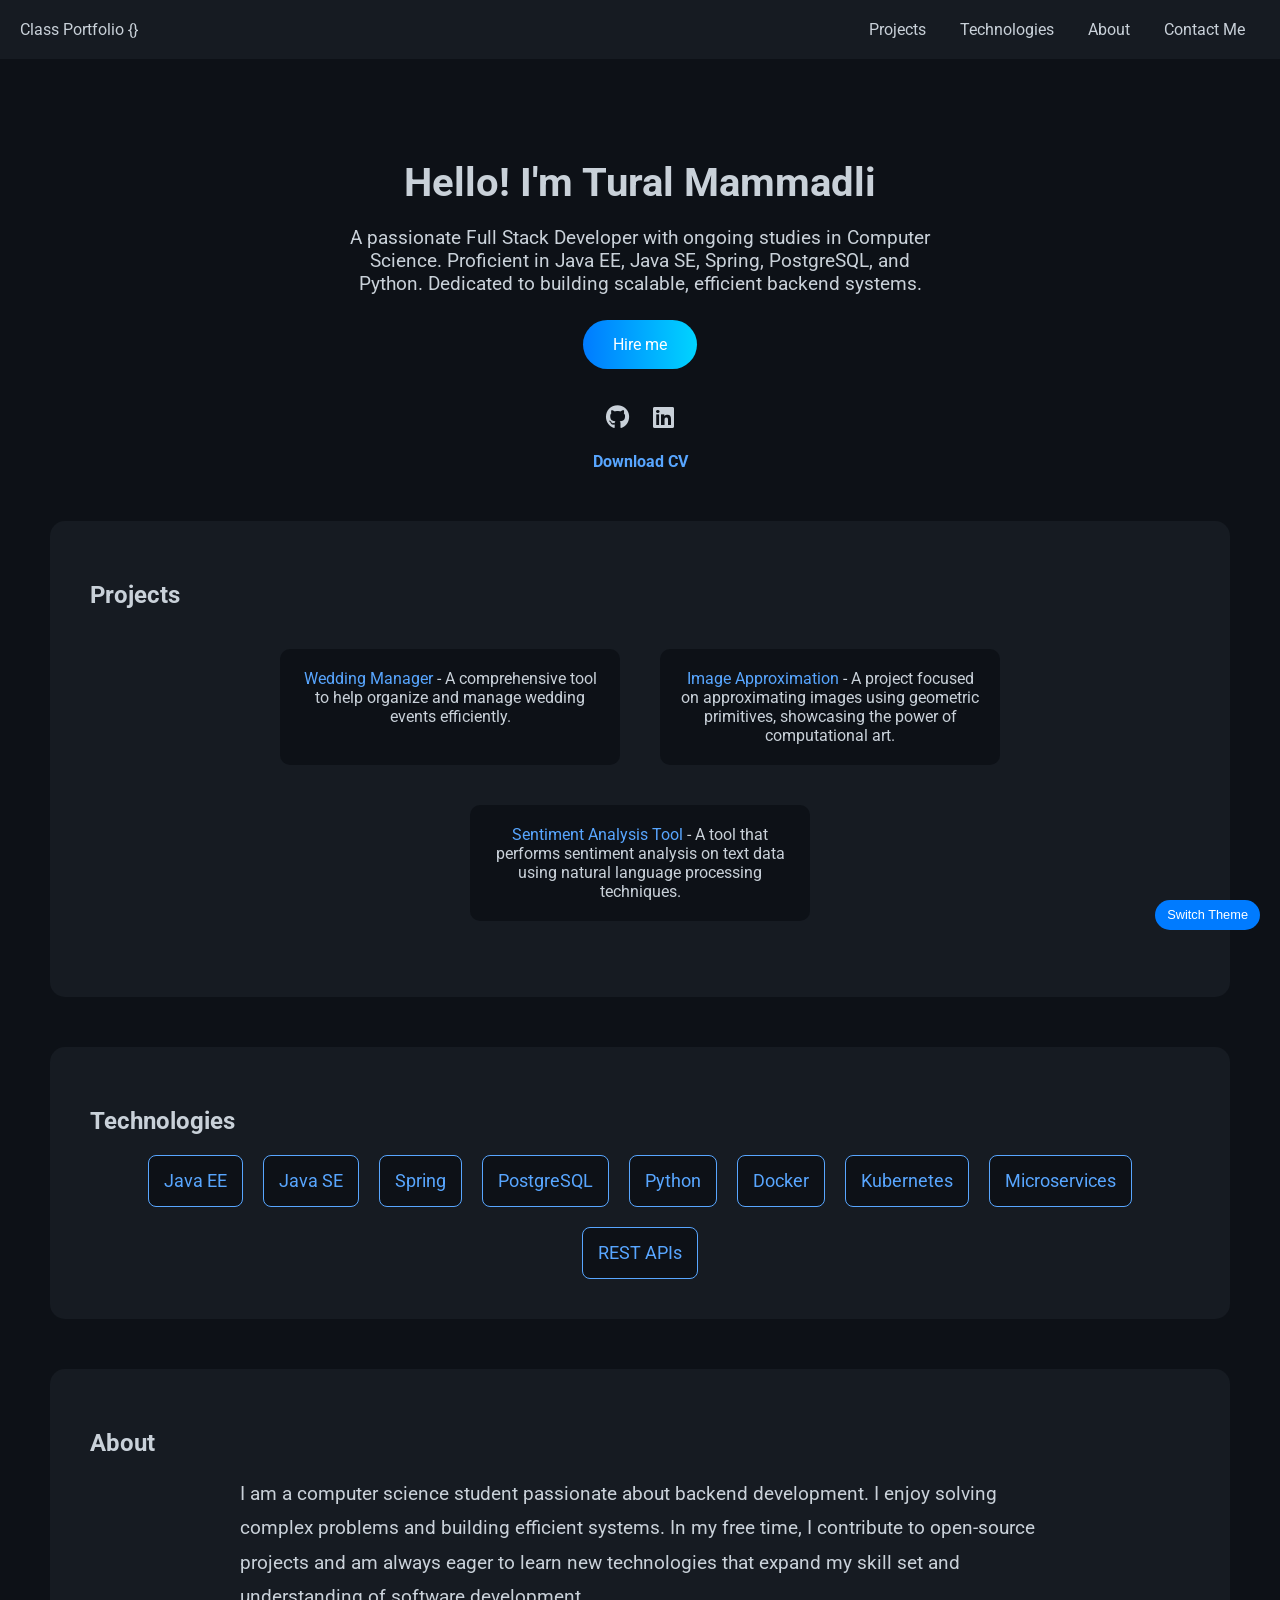
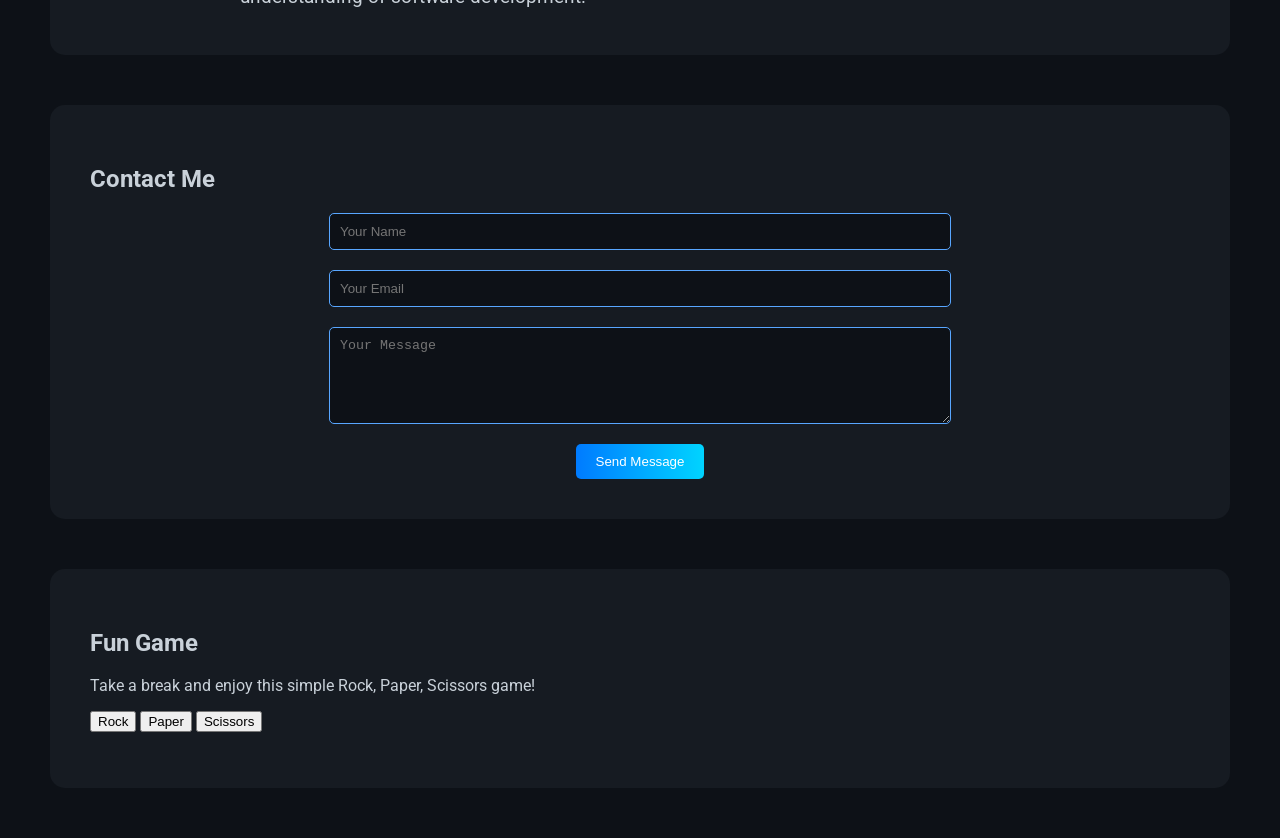
==== index.html @ 9abcfcb8 "Create index.html" ====
<!DOCTYPE html>
<html lang="en">
<head>
    <meta charset="UTF-8">
    <meta name="viewport" content="width=device-width, initial-scale=1.0">
    <title>Tural Mammadli - Portfolio</title>
    <link rel="stylesheet" href="styles.css">
    <link rel="preconnect" href="https://fonts.googleapis.com">
    <link rel="preconnect" href="https://fonts.gstatic.com" crossorigin>
    <link href="https://fonts.googleapis.com/css2?family=Roboto:wght@400;700&display=swap" rel="stylesheet">
    <link rel="stylesheet" href="https://cdnjs.cloudflare.com/ajax/libs/font-awesome/6.0.0-beta3/css/all.min.css">
    <style>
        body {
            font-family: 'Roboto', sans-serif;
            margin: 0;
            padding: 0;
            background-color: #0d1117;
            color: #c9d1d9;
            transition: background-color 0.5s, color 0.5s;
            overflow-x: hidden;
        }
        header {
            display: flex;
            justify-content: space-between;
            align-items: center;
            padding: 20px;
            background-color: #161b22;
            transition: background-color 0.5s;
        }
        .nav-links a {
            color: #c9d1d9;
            margin: 0 15px;
            text-decoration: none;
            transition: color 0.3s;
        }
        .nav-links a:hover {
            color: #58a6ff;
        }
        .content {
            text-align: center;
            margin-top: 100px;
        }
        .content h1 {
            font-size: 2.5rem;
            margin-bottom: 20px;
        }
        .content p {
            font-size: 1.2rem;
            max-width: 600px;
            margin: 0 auto;
        }
        .button {
            margin-top: 40px;
        }
        .button a {
            background: linear-gradient(90deg, #007bff, #00d4ff);
            padding: 15px 30px;
            color: white;
            border-radius: 50px;
            text-decoration: none;
            transition: background 0.3s;
        }
        .button a:hover {
            background: linear-gradient(90deg, #005bb5, #00a0c7);
        }
        .social-links {
            margin-top: 50px;
        }
        .social-links a {
            color: #c9d1d9;
            margin: 0 10px;
            font-size: 1.5rem;
            transition: color 0.3s;
        }
        .social-links a:hover {
            color: #58a6ff;
        }
        section {
            padding: 40px;
            background-color: #161b22;
            border-radius: 15px;
            margin: 50px;
            transition: background-color 0.5s;
            opacity: 0;
            transform: translateX(-100%);
        }
        @keyframes slideIn {
            to {
                transform: translateX(0);
                opacity: 1;
            }
        }
        .slide-in {
            animation: slideIn 1s forwards;
        }
        #projects ul {
            list-style-type: none;
            padding: 0;
            display: flex;
            flex-wrap: wrap;
            justify-content: center;
        }
        #projects li {
            margin: 20px;
            background-color: #0d1117;
            padding: 20px;
            border-radius: 10px;
            transition: transform 0.3s;
            width: 300px;
            text-align: center;
            color: #c9d1d9;
        }
        #projects li:hover {
            transform: scale(1.05);
        }
        #projects a {
            color: #58a6ff;
            text-decoration: none;
            transition: color 0.3s;
        }
        #projects a:hover {
            color: #007bff;
        }
        .download-cv {
            margin-top: 20px;
        }
        .download-cv a {
            color: #58a6ff;
            text-decoration: none;
            font-weight: bold;
            transition: color 0.3s;
        }
        .download-cv a:hover {
            color: #007bff;
        }
        #tech-list {
            display: flex;
            flex-wrap: wrap;
            justify-content: center;
            gap: 20px;
            margin-top: 20px;
        }
        .tech-item {
            background-color: #0d1117;
            color: #58a6ff;
            padding: 15px;
            border-radius: 8px;
            font-size: 1.1rem;
            border: 1px solid #58a6ff;
            transition: transform 0.3s;
        }
        .tech-item:hover {
            transform: scale(1.1);
        }
        #about p {
            font-size: 1.2rem;
            max-width: 800px;
            margin: 0 auto;
            line-height: 1.8;
            color: #c9d1d9;
        }
        #contact form {
            display: flex;
            flex-direction: column;
            align-items: center;
            gap: 20px;
        }
        #contact input, #contact textarea {
            padding: 10px;
            width: 80%;
            max-width: 600px;
            border-radius: 5px;
            border: 1px solid #58a6ff;
            background-color: #0d1117;
            color: #c9d1d9;
        }
        #contact button {
            padding: 10px 20px;
            background: linear-gradient(90deg, #007bff, #00d4ff);
            color: white;
            border: none;
            border-radius: 5px;
            cursor: pointer;
            transition: background 0.3s;
        }
        #contact button:hover {
            background: linear-gradient(90deg, #005bb5, #00a0c7);
        }
        .theme-switcher {
            position: fixed;
            top: 20px;
            right: 20px;
            background: #58a6ff;
            padding: 10px 15px;
            border-radius: 50px;
            cursor: pointer;
            transition: background 0.3s;
            z-index: 1000;
        }
        .theme-switcher:hover {
            background: #007bff;
        }
    </style>
</head>
<body>
    <header>
        <div class="logo">Class Portfolio {}</div>
        <nav class="nav-links">
            <a href="#projects">Projects</a>
            <a href="#technologies">Technologies</a>
            <a href="#about">About</a>
            <a href="#contact">Contact Me</a>
        </nav>
    </header>
    <button class="theme-switcher" onclick="toggleTheme()" style="position: fixed; top: 900px; right: 20px; padding: 2px 12px; font-size: 0.8rem; border-radius: 15px; background: #007bff; color: white; border: none; cursor: pointer; line-height: 1; height: 30px;">Switch Theme</button>

   
    <script>
        document.addEventListener('DOMContentLoaded', function() {
            const contactForm = document.querySelector('#contact form');
            if (contactForm) {
                contactForm.addEventListener('submit', function(event) {
                    event.preventDefault();
                    const name = document.querySelector('#contact input[type="text"]').value;
                    const email = document.querySelector('#contact input[type="email"]').value;
                    const message = document.querySelector('#contact textarea').value;
    
                    // Use mailto link to send an email
                    const subject = `New message from ${name}`;
                    const body = `Name: ${name}%0D%0AEmail: ${email}%0D%0AMessage: ${message}`;
                    const mailtoLink = `mailto:turall.mammadlii@gmail.com?subject=${encodeURIComponent(subject)}&body=${encodeURIComponent(body)}`;
    
                    window.location.href = mailtoLink;
                });
            }
        });
    </script>
    

    <div class="content">
        <h1>Hello! I'm Tural Mammadli</h1>
        <p>A passionate Full Stack Developer with ongoing studies in Computer Science. Proficient in Java EE, Java SE, Spring, PostgreSQL, and Python. Dedicated to building scalable, efficient backend systems.</p>
        <div class="button">
            <a href="#contact">Hire me</a>
        </div>
        <div class="social-links">
            <a href="https://github.com/TuralMammadlee" target="_blank"><i class="fab fa-github"></i></a>
            <a href="https://www.linkedin.com/in/tural-mammadli-a52697224/" target="_blank"><i class="fab fa-linkedin"></i></a>
        </div>
        <div class="download-cv">
            <a href="TURAL_MAMMADLI(CV) (2).docx" download target="_blank">Download CV</a>
        </div>
    </div>
    <section id="projects" class="slide-in">
        <h2>Projects</h2>
        <ul>
            <li><a href="https://github.com/TuralMammadlee/wedding-manager" target="_blank">Wedding Manager</a> - A comprehensive tool to help organize and manage wedding events efficiently.</li>
            <li><a href="https://github.com/TuralMammadlee/Image-approximation" target="_blank">Image Approximation</a> - A project focused on approximating images using geometric primitives, showcasing the power of computational art.</li>
            <li><a href="https://github.com/TuralMammadlee/Sentiment-Analysis-Tool" target="_blank">Sentiment Analysis Tool</a> - A tool that performs sentiment analysis on text data using natural language processing techniques.</li>
        </ul>
    </section>
    <section id="technologies" class="slide-in">
        <h2>Technologies</h2>
        <div id="tech-list">
            <div class="tech-item">Java EE</div>
            <div class="tech-item">Java SE</div>
            <div class="tech-item">Spring</div>
            <div class="tech-item">PostgreSQL</div>
            <div class="tech-item">Python</div>
            <div class="tech-item">Docker</div>
            <div class="tech-item">Kubernetes</div>
            <div class="tech-item">Microservices</div>
            <div class="tech-item">REST APIs</div>
        </div>
    </section>
    <section id="about" class="slide-in">
        <h2>About</h2>
        <p>I am a computer science student passionate about backend development. I enjoy solving complex problems and building efficient systems. In my free time, I contribute to open-source projects and am always eager to learn new technologies that expand my skill set and understanding of software development.</p>
    </section>
    <section id="contact" class="slide-in">
        <h2>Contact Me</h2>
        <form>
            <input type="text" placeholder="Your Name" required>
            <input type="email" placeholder="Your Email" required>
            <textarea placeholder="Your Message" rows="5" required></textarea>
            <button type="submit">Send Message</button>
        </form>
    </section>
    <section id="game" class="slide-in">
        <h2>Fun Game</h2>
        <p>Take a break and enjoy this simple Rock, Paper, Scissors game!</p>
        <div id="game-container">
            <button onclick="playGame('rock')">Rock</button>
            <button onclick="playGame('paper')">Paper</button>
            <button onclick="playGame('scissors')">Scissors</button>
        </div>
        <p id="game-result"></p>
        <script>
            function playGame(playerChoice) {
                const choices = ['rock', 'paper', 'scissors'];
                const computerChoice = choices[Math.floor(Math.random() * 3)];
                let result = '';

                if (playerChoice === computerChoice) {
                    result = 'It is a draw!';
                } else if (
                    (playerChoice === 'rock' && computerChoice === 'scissors') ||
                    (playerChoice === 'paper' && computerChoice === 'rock') ||
                    (playerChoice === 'scissors' && computerChoice === 'paper')
                ) {
                    result = 'You win!';
                } else {
                    result = 'You lose!';
                }

                document.getElementById('game-result').textContent = `You chose ${playerChoice}. Computer chose ${computerChoice}. ${result}`;
            }
        </script>
    </section>
    <script>
        function toggleTheme() {
            const body = document.body;
            const header = document.querySelector('header');
            const sections = document.querySelectorAll('section');
            if (body.style.backgroundColor === 'rgb(13, 17, 23)') {
                body.style.backgroundColor = '#ffffff';
                body.style.color = '#000000';
                header.style.backgroundColor = '#f0f0f0';
                sections.forEach(section => section.style.backgroundColor = '#f0f0f0');
            } else if (body.style.backgroundColor === 'rgb(255, 255, 255)') {
                body.style.backgroundColor = '#ffefd5';
                body.style.color = '#000000';
                header.style.backgroundColor = '#ffdead';
                sections.forEach(section => section.style.backgroundColor = '#ffdead');
            } else {
                body.style.backgroundColor = '#0d1117';
                body.style.color = '#c9d1d9';
                header.style.backgroundColor = '#161b22';
                sections.forEach(section => section.style.backgroundColor = '#161b22');
            }
        }

        document.addEventListener('scroll', () => {
            const sections = document.querySelectorAll('section');
            sections.forEach(section => {
                const rect = section.getBoundingClientRect();
                if (rect.top < window.innerHeight && rect.bottom >= 0) {
                    section.classList.add('slide-in');
                } else {
                    section.classList.remove('slide-in');
                }
            });
        });
    </script>
</body>
</html>
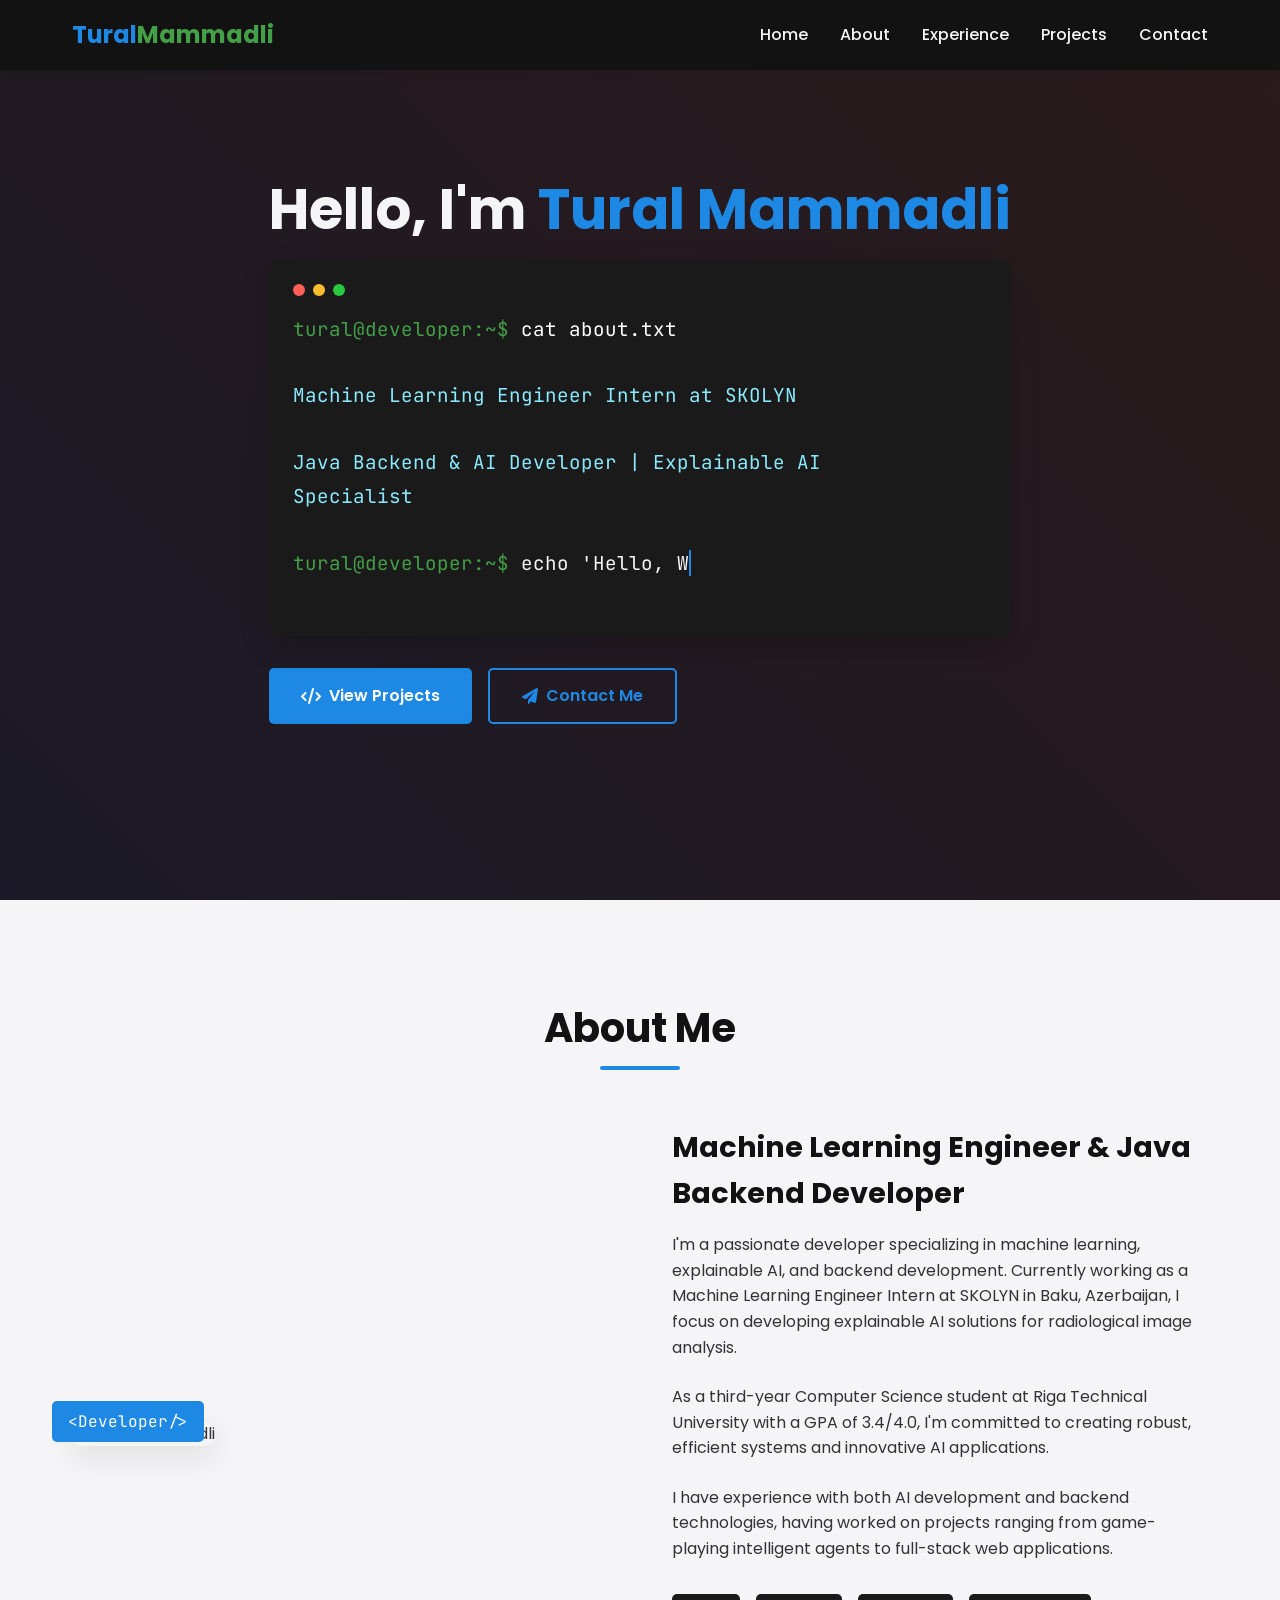
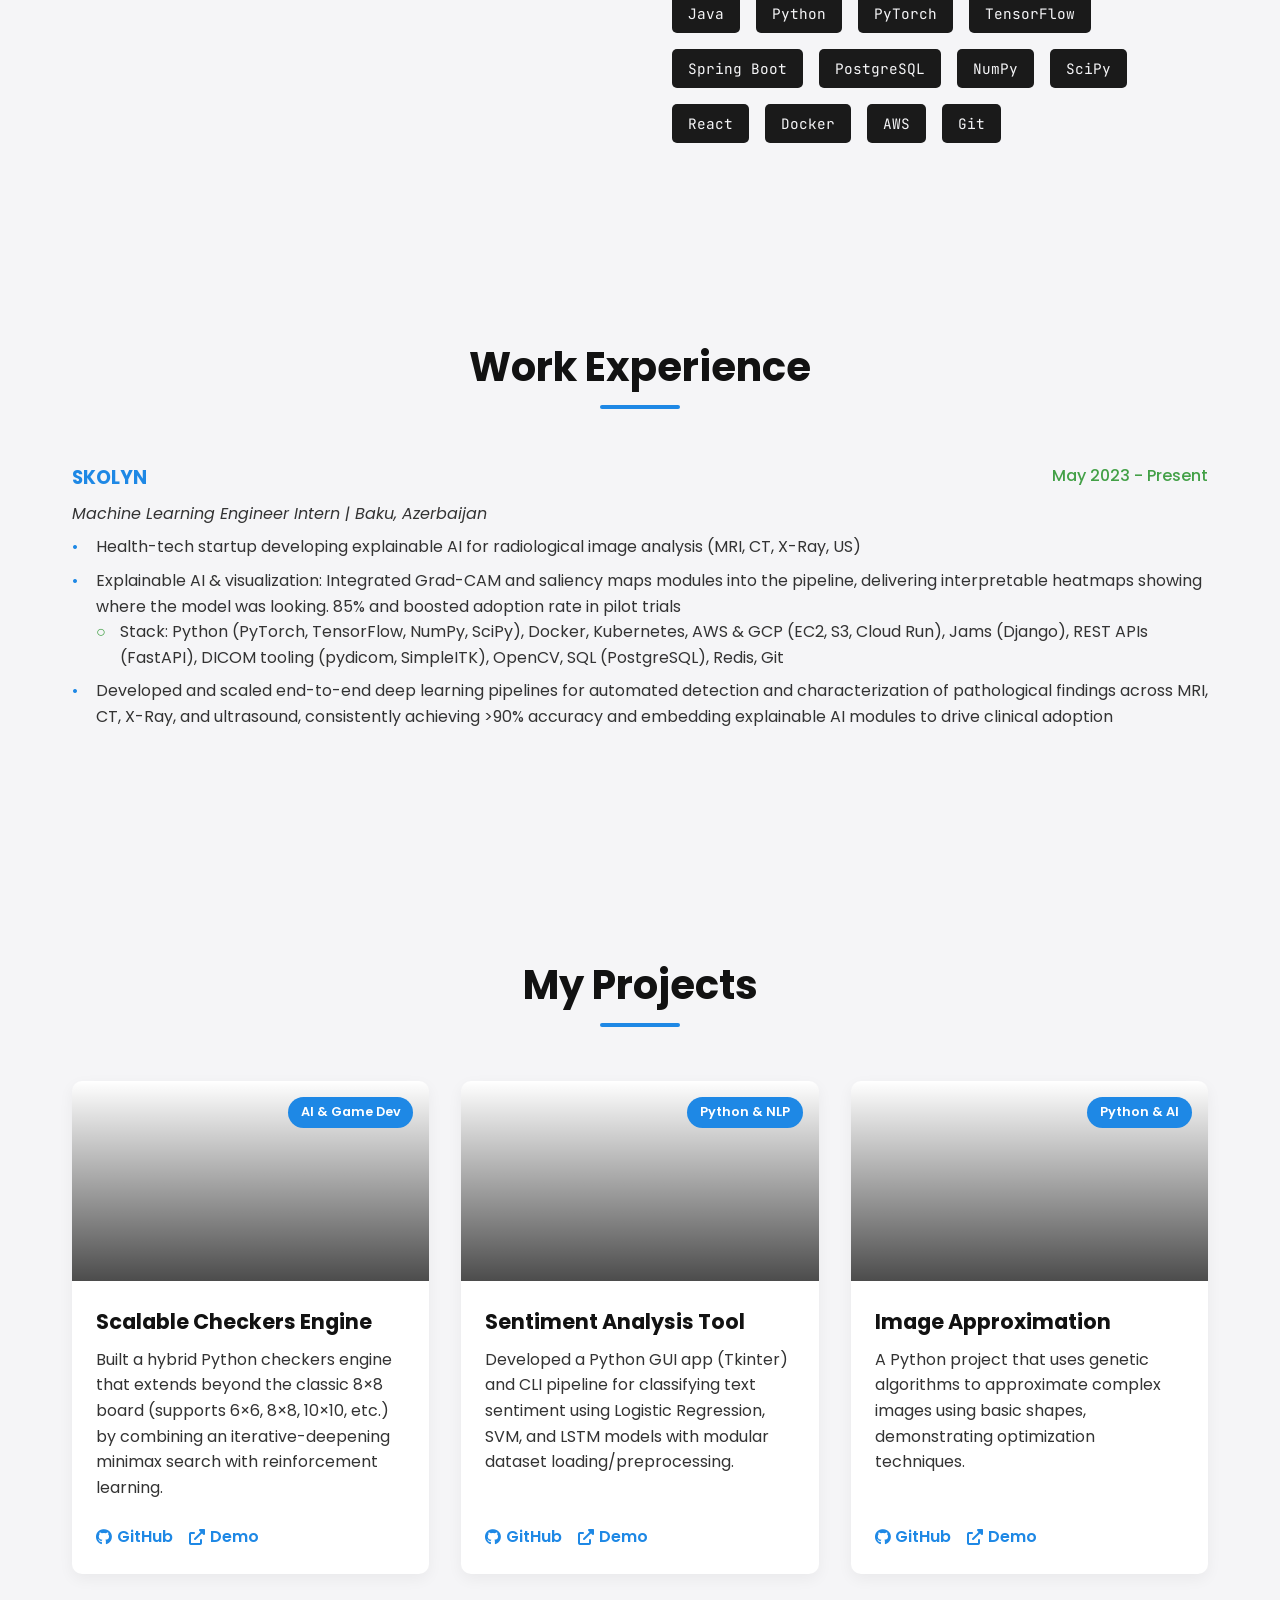
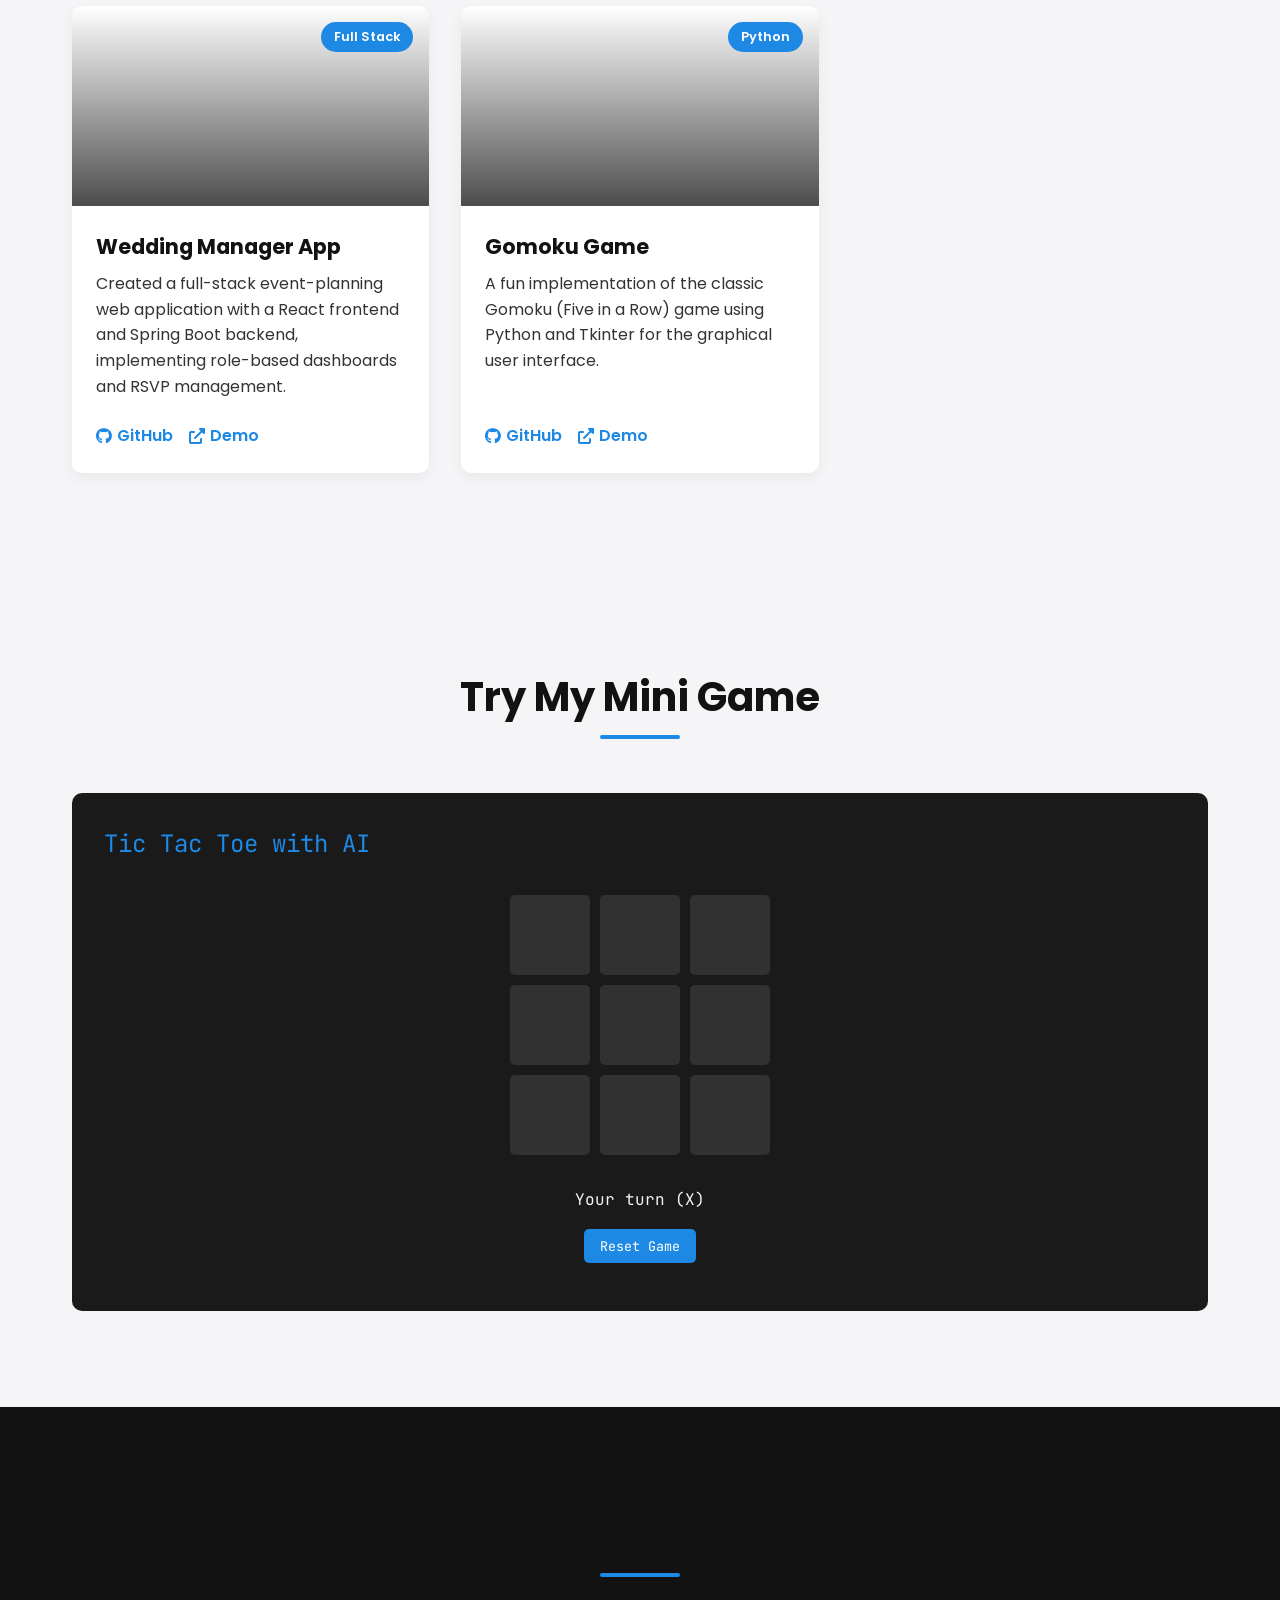
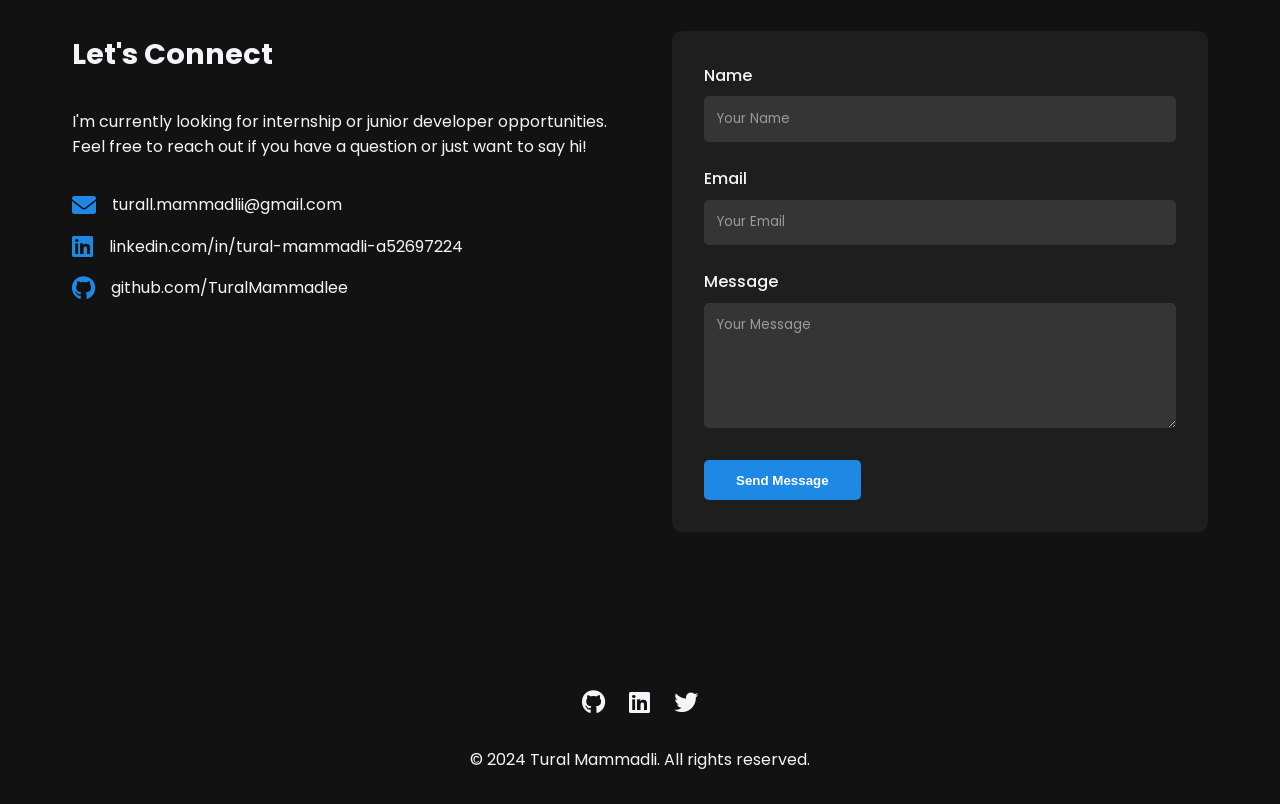
==== commit 899def92: "index.html" ====
--- a/index.html
+++ b/index.html
@@ -3,353 +3,1150 @@
 <head>
     <meta charset="UTF-8">
     <meta name="viewport" content="width=device-width, initial-scale=1.0">
-    <title>Tural Mammadli - Portfolio</title>
-    <link rel="stylesheet" href="styles.css">
-    <link rel="preconnect" href="https://fonts.googleapis.com">
-    <link rel="preconnect" href="https://fonts.gstatic.com" crossorigin>
-    <link href="https://fonts.googleapis.com/css2?family=Roboto:wght@400;700&display=swap" rel="stylesheet">
+    <title>Tural Mammadli | Java Backend Developer</title>
+    <link rel="stylesheet" href="https://fonts.googleapis.com/css2?family=JetBrains+Mono:wght@400;700&family=Poppins:wght@300;400;600;700&display=swap">
     <link rel="stylesheet" href="https://cdnjs.cloudflare.com/ajax/libs/font-awesome/6.0.0-beta3/css/all.min.css">
     <style>
-        body {
-            font-family: 'Roboto', sans-serif;
+        :root {
+            --primary: #1e88e5;
+            --secondary: #43a047;
+            --dark: #121212;
+            --light: #f5f5f7;
+            --code-bg: #1a1a1a;
+            --success: #43a047;
+            --warning: #ffb300;
+            --text: #333;
+            --text-light: #f5f5f7;
+            --accent: #ff5252;
+        }
+
+        * {
             margin: 0;
             padding: 0;
-            background-color: #0d1117;
-            color: #c9d1d9;
-            transition: background-color 0.5s, color 0.5s;
+            box-sizing: border-box;
+        }
+
+        body {
+            font-family: 'Poppins', sans-serif;
+            background-color: var(--light);
+            color: var(--text);
+            line-height: 1.6;
             overflow-x: hidden;
         }
+
+        code, pre, .code-font {
+            font-family: 'JetBrains Mono', monospace;
+        }
+
+        .container {
+            max-width: 1200px;
+            margin: 0 auto;
+            padding: 0 2rem;
+        }
+
+        /* Header & Navigation */
         header {
+            background: var(--dark);
+            color: var(--text-light);
+            padding: 1rem 0;
+            position: fixed;
+            width: 100%;
+            top: 0;
+            z-index: 1000;
+            box-shadow: 0 2px 10px rgba(0,0,0,0.1);
+        }
+
+        nav {
             display: flex;
             justify-content: space-between;
             align-items: center;
-            padding: 20px;
-            background-color: #161b22;
-            transition: background-color 0.5s;
-        }
+        }
+
+        .logo {
+            font-weight: 700;
+            font-size: 1.5rem;
+            color: var(--primary);
+        }
+
+        .logo span {
+            color: var(--secondary);
+        }
+
+        .nav-links {
+            display: flex;
+            gap: 2rem;
+        }
+
         .nav-links a {
-            color: #c9d1d9;
-            margin: 0 15px;
+            color: var(--text-light);
             text-decoration: none;
-            transition: color 0.3s;
-        }
+            transition: color 0.3s ease;
+            font-weight: 500;
+            position: relative;
+        }
+
+        .nav-links a::after {
+            content: '';
+            position: absolute;
+            width: 0;
+            height: 2px;
+            bottom: -5px;
+            left: 0;
+            background-color: var(--primary);
+            transition: width 0.3s ease;
+        }
+
         .nav-links a:hover {
-            color: #58a6ff;
-        }
-        .content {
+            color: var(--primary);
+        }
+
+        .nav-links a:hover::after {
+            width: 100%;
+        }
+
+        /* Hero Section */
+        .hero {
+            height: 100vh;
+            display: flex;
+            align-items: center;
+            background: var(--dark);
+            position: relative;
+            overflow: hidden;
+        }
+
+        .hero::before {
+            content: '';
+            position: absolute;
+            top: 0;
+            left: 0;
+            width: 100%;
+            height: 100%;
+            background: linear-gradient(45deg, rgba(110, 87, 224, 0.1), rgba(255, 107, 107, 0.1));
+            z-index: 1;
+        }
+
+        .hero-content {
+            position: relative;
+            z-index: 2;
+            color: var(--text-light);
+        }
+
+        .hero h1 {
+            font-size: 3.5rem;
+            margin-bottom: 1rem;
+            line-height: 1.2;
+        }
+
+        .hero h1 .highlight {
+            color: var(--primary);
+        }
+
+        .hero p {
+            font-size: 1.2rem;
+            margin-bottom: 2rem;
+            max-width: 600px;
+        }
+
+        .hero-buttons {
+            display: flex;
+            gap: 1rem;
+        }
+
+        .btn {
+            padding: 0.8rem 2rem;
+            border: none;
+            border-radius: 5px;
+            font-weight: 600;
+            cursor: pointer;
+            transition: all 0.3s ease;
+            text-decoration: none;
+            display: inline-flex;
+            align-items: center;
+            gap: 0.5rem;
+        }
+
+        .btn-primary {
+            background: var(--primary);
+            color: white;
+        }
+
+        .btn-primary:hover {
+            background: #5a46c7;
+            transform: translateY(-3px);
+            box-shadow: 0 10px 20px rgba(110, 87, 224, 0.2);
+        }
+
+        .btn-outline {
+            background: transparent;
+            color: var(--primary);
+            border: 2px solid var(--primary);
+        }
+
+        .btn-outline:hover {
+            background: var(--primary);
+            color: white;
+            transform: translateY(-3px);
+            box-shadow: 0 10px 20px rgba(110, 87, 224, 0.2);
+        }
+
+        /* About Section */
+        section {
+            padding: 6rem 0;
+        }
+
+        .section-title {
             text-align: center;
-            margin-top: 100px;
-        }
-        .content h1 {
+            margin-bottom: 4rem;
+            position: relative;
+        }
+
+        .section-title h2 {
             font-size: 2.5rem;
-            margin-bottom: 20px;
-        }
-        .content p {
-            font-size: 1.2rem;
-            max-width: 600px;
-            margin: 0 auto;
-        }
-        .button {
-            margin-top: 40px;
-        }
-        .button a {
-            background: linear-gradient(90deg, #007bff, #00d4ff);
-            padding: 15px 30px;
+            color: var(--dark);
+            display: inline-block;
+        }
+
+        .section-title h2::after {
+            content: '';
+            position: absolute;
+            width: 80px;
+            height: 4px;
+            background: var(--primary);
+            left: 50%;
+            transform: translateX(-50%);
+            bottom: -10px;
+            border-radius: 2px;
+        }
+
+        .about-content {
+            display: grid;
+            grid-template-columns: 1fr 1fr;
+            gap: 4rem;
+            align-items: center;
+        }
+
+        .about-image {
+            position: relative;
+        }
+
+        .about-image img {
+            width: 100%;
+            border-radius: 10px;
+            box-shadow: 0 10px 30px rgba(0,0,0,0.1);
+        }
+
+        .about-image::before {
+            content: '<Developer/>';
+            position: absolute;
+            top: -20px;
+            left: -20px;
+            background: var(--primary);
             color: white;
-            border-radius: 50px;
+            padding: 0.5rem 1rem;
+            border-radius: 5px;
+            font-family: 'JetBrains Mono', monospace;
+        }
+
+        .about-text h3 {
+            font-size: 1.8rem;
+            margin-bottom: 1rem;
+            color: var(--dark);
+        }
+
+        .about-text p {
+            margin-bottom: 1.5rem;
+            color: var(--text);
+        }
+
+        .skills {
+            display: flex;
+            flex-wrap: wrap;
+            gap: 1rem;
+            margin-top: 2rem;
+        }
+
+        .skill-tag {
+            background: var(--code-bg);
+            color: var(--text-light);
+            padding: 0.5rem 1rem;
+            border-radius: 5px;
+            font-family: 'JetBrains Mono', monospace;
+            font-size: 0.9rem;
+        }
+
+        /* Projects Section */
+        .projects {
+            background: var(--light);
+        }
+
+        .projects-grid {
+            display: grid;
+            grid-template-columns: repeat(auto-fill, minmax(350px, 1fr));
+            gap: 2rem;
+        }
+
+        .project-card {
+            background: white;
+            border-radius: 10px;
+            overflow: hidden;
+            box-shadow: 0 5px 15px rgba(0,0,0,0.05);
+            transition: transform 0.3s ease, box-shadow 0.3s ease;
+            display: flex;
+            flex-direction: column;
+        }
+
+        .project-card:hover {
+            transform: translateY(-10px);
+            box-shadow: 0 15px 30px rgba(0,0,0,0.1);
+        }
+
+        .project-image {
+            height: 200px;
+            background-size: cover;
+            background-position: center;
+            position: relative;
+        }
+
+        .project-image::before {
+            content: '';
+            position: absolute;
+            top: 0;
+            left: 0;
+            width: 100%;
+            height: 100%;
+            background: linear-gradient(to bottom, transparent, rgba(0,0,0,0.7));
+        }
+
+        .project-category {
+            position: absolute;
+            top: 1rem;
+            right: 1rem;
+            background: var(--primary);
+            color: white;
+            padding: 0.3rem 0.8rem;
+            border-radius: 20px;
+            font-size: 0.8rem;
+            font-weight: 600;
+        }
+
+        .project-content {
+            padding: 1.5rem;
+            flex: 1;
+            display: flex;
+            flex-direction: column;
+        }
+
+        .project-content h3 {
+            margin-bottom: 0.5rem;
+            font-size: 1.3rem;
+            color: var(--dark);
+        }
+
+        .project-content p {
+            margin-bottom: 1.5rem;
+            color: var(--text);
+            flex: 1;
+        }
+
+        .project-links {
+            display: flex;
+            gap: 1rem;
+        }
+
+        .project-links a {
             text-decoration: none;
-            transition: background 0.3s;
-        }
-        .button a:hover {
-            background: linear-gradient(90deg, #005bb5, #00a0c7);
-        }
+            color: var(--primary);
+            font-weight: 600;
+            display: flex;
+            align-items: center;
+            gap: 0.3rem;
+            transition: color 0.3s ease;
+        }
+
+        .project-links a:hover {
+            color: var(--secondary);
+        }
+
+        /* Contact Section */
+        .contact {
+            background: var(--dark);
+            color: var(--text-light);
+        }
+
+        .contact-wrapper {
+            display: grid;
+            grid-template-columns: 1fr 1fr;
+            gap: 4rem;
+        }
+
+        .contact-info h3 {
+            font-size: 1.8rem;
+            margin-bottom: 2rem;
+        }
+
+        .contact-info p {
+            margin-bottom: 1.5rem;
+        }
+
+        .contact-links {
+            display: flex;
+            flex-direction: column;
+            gap: 1rem;
+            margin-top: 2rem;
+        }
+
+        .contact-link {
+            display: flex;
+            align-items: center;
+            gap: 1rem;
+            color: var(--text-light);
+            text-decoration: none;
+            transition: color 0.3s ease;
+        }
+
+        .contact-link:hover {
+            color: var(--primary);
+        }
+
+        .contact-link i {
+            font-size: 1.5rem;
+            color: var(--primary);
+        }
+
+        .contact-form {
+            background: rgba(255,255,255,0.05);
+            padding: 2rem;
+            border-radius: 10px;
+        }
+
+        .form-group {
+            margin-bottom: 1.5rem;
+        }
+
+        .form-group label {
+            display: block;
+            margin-bottom: 0.5rem;
+            font-weight: 500;
+        }
+
+        .form-control {
+            width: 100%;
+            padding: 0.8rem;
+            border: none;
+            border-radius: 5px;
+            background: rgba(255,255,255,0.1);
+            color: var(--text-light);
+            font-family: 'Poppins', sans-serif;
+        }
+
+        .form-control::placeholder {
+            color: rgba(255,255,255,0.5);
+        }
+
+        .form-control:focus {
+            outline: 2px solid var(--primary);
+        }
+
+        /* Footer */
+        footer {
+            background: var(--dark);
+            color: var(--text-light);
+            padding: 2rem 0;
+            text-align: center;
+        }
+
         .social-links {
-            margin-top: 50px;
-        }
+            display: flex;
+            justify-content: center;
+            gap: 1.5rem;
+            margin: 1.5rem 0;
+        }
+
         .social-links a {
-            color: #c9d1d9;
-            margin: 0 10px;
+            color: var(--text-light);
             font-size: 1.5rem;
-            transition: color 0.3s;
-        }
+            transition: color 0.3s ease, transform 0.3s ease;
+        }
+
         .social-links a:hover {
-            color: #58a6ff;
-        }
-        section {
-            padding: 40px;
-            background-color: #161b22;
-            border-radius: 15px;
-            margin: 50px;
-            transition: background-color 0.5s;
-            opacity: 0;
-            transform: translateX(-100%);
-        }
-        @keyframes slideIn {
-            to {
-                transform: translateX(0);
-                opacity: 1;
+            color: var(--primary);
+            transform: translateY(-5px);
+        }
+
+        /* Terminal Effect */
+        .terminal {
+            background: var(--code-bg);
+            border-radius: 10px;
+            padding: 1.5rem;
+            color: var(--text-light);
+            font-family: 'JetBrains Mono', monospace;
+            margin-bottom: 2rem;
+            box-shadow: 0 10px 30px rgba(0,0,0,0.2);
+            position: relative;
+        }
+
+        .terminal-header {
+            display: flex;
+            gap: 0.5rem;
+            margin-bottom: 1rem;
+        }
+
+        .terminal-btn {
+            width: 12px;
+            height: 12px;
+            border-radius: 50%;
+        }
+
+        .terminal-btn.red {
+            background: #ff5f56;
+        }
+
+        .terminal-btn.yellow {
+            background: #ffbd2e;
+        }
+
+        .terminal-btn.green {
+            background: #27c93f;
+        }
+
+        .terminal-content {
+            line-height: 1.8;
+        }
+
+        .terminal-prompt {
+            color: var(--success);
+        }
+
+        .terminal-command {
+            color: white;
+        }
+
+        .terminal-output {
+            color: #8be9fd;
+        }
+
+        .typing {
+            border-right: 2px solid var(--primary);
+            animation: blink 1s step-end infinite;
+        }
+
+        @keyframes blink {
+            from, to { border-color: transparent }
+            50% { border-color: var(--primary); }
+        }
+
+        /* Responsive Design */
+        @media (max-width: 992px) {
+            .about-content {
+                grid-template-columns: 1fr;
             }
-        }
-        .slide-in {
-            animation: slideIn 1s forwards;
-        }
-        #projects ul {
-            list-style-type: none;
-            padding: 0;
-            display: flex;
-            flex-wrap: wrap;
+            
+            .contact-wrapper {
+                grid-template-columns: 1fr;
+            }
+        }
+
+        @media (max-width: 768px) {
+            .hero h1 {
+                font-size: 2.5rem;
+            }
+            
+            .nav-links {
+                display: none;
+            }
+            
+            .projects-grid {
+                grid-template-columns: 1fr;
+            }
+        }
+
+        /* Game Section */
+        .game-container {
+            background: var(--code-bg);
+            border-radius: 10px;
+            padding: 2rem;
+            margin-top: 4rem;
+            color: var(--text-light);
+        }
+
+        .game-title {
+            font-size: 1.5rem;
+            margin-bottom: 1rem;
+            color: var(--primary);
+            font-family: 'JetBrains Mono', monospace;
+        }
+
+        .game-board {
+            display: grid;
+            grid-template-columns: repeat(3, 80px);
+            grid-template-rows: repeat(3, 80px);
+            gap: 10px;
+            margin: 2rem auto;
+            max-width: 260px;
+        }
+
+        .game-cell {
+            background: rgba(255,255,255,0.1);
+            display: flex;
+            align-items: center;
             justify-content: center;
-        }
-        #projects li {
-            margin: 20px;
-            background-color: #0d1117;
-            padding: 20px;
-            border-radius: 10px;
-            transition: transform 0.3s;
-            width: 300px;
+            font-size: 2rem;
+            cursor: pointer;
+            transition: all 0.3s ease;
+            border-radius: 5px;
+        }
+
+        .game-cell:hover {
+            background: rgba(255,255,255,0.2);
+        }
+
+        .game-status {
+            margin-top: 1rem;
+            font-family: 'JetBrains Mono', monospace;
             text-align: center;
-            color: #c9d1d9;
-        }
-        #projects li:hover {
-            transform: scale(1.05);
-        }
-        #projects a {
-            color: #58a6ff;
-            text-decoration: none;
-            transition: color 0.3s;
-        }
-        #projects a:hover {
-            color: #007bff;
-        }
-        .download-cv {
-            margin-top: 20px;
-        }
-        .download-cv a {
-            color: #58a6ff;
-            text-decoration: none;
-            font-weight: bold;
-            transition: color 0.3s;
-        }
-        .download-cv a:hover {
-            color: #007bff;
-        }
-        #tech-list {
-            display: flex;
-            flex-wrap: wrap;
-            justify-content: center;
-            gap: 20px;
-            margin-top: 20px;
-        }
-        .tech-item {
-            background-color: #0d1117;
-            color: #58a6ff;
-            padding: 15px;
-            border-radius: 8px;
-            font-size: 1.1rem;
-            border: 1px solid #58a6ff;
-            transition: transform 0.3s;
-        }
-        .tech-item:hover {
-            transform: scale(1.1);
-        }
-        #about p {
-            font-size: 1.2rem;
-            max-width: 800px;
-            margin: 0 auto;
-            line-height: 1.8;
-            color: #c9d1d9;
-        }
-        #contact form {
-            display: flex;
-            flex-direction: column;
-            align-items: center;
-            gap: 20px;
-        }
-        #contact input, #contact textarea {
-            padding: 10px;
-            width: 80%;
-            max-width: 600px;
-            border-radius: 5px;
-            border: 1px solid #58a6ff;
-            background-color: #0d1117;
-            color: #c9d1d9;
-        }
-        #contact button {
-            padding: 10px 20px;
-            background: linear-gradient(90deg, #007bff, #00d4ff);
+        }
+
+        .game-reset {
+            background: var(--primary);
             color: white;
             border: none;
+            padding: 0.5rem 1rem;
+            margin-top: 1rem;
             border-radius: 5px;
             cursor: pointer;
-            transition: background 0.3s;
-        }
-        #contact button:hover {
-            background: linear-gradient(90deg, #005bb5, #00a0c7);
-        }
-        .theme-switcher {
-            position: fixed;
-            top: 20px;
-            right: 20px;
-            background: #58a6ff;
-            padding: 10px 15px;
-            border-radius: 50px;
-            cursor: pointer;
-            transition: background 0.3s;
-            z-index: 1000;
-        }
-        .theme-switcher:hover {
-            background: #007bff;
+            font-family: 'JetBrains Mono', monospace;
+            display: block;
+            margin: 1rem auto;
+        }
+
+        .game-reset:hover {
+            background: var(--secondary);
+        }
+
+        .experience-item {
+            margin-bottom: 2rem;
+        }
+
+        .experience-title {
+            display: flex;
+            justify-content: space-between;
+            margin-bottom: 0.5rem;
+        }
+
+        .experience-title h3 {
+            color: var(--primary);
+            margin: 0;
+        }
+
+        .experience-title .date {
+            color: var(--secondary);
+            font-weight: 500;
+        }
+
+        .experience-subtitle {
+            font-style: italic;
+            margin-bottom: 0.5rem;
+            color: var(--text);
+        }
+
+        .experience-list {
+            list-style-type: none;
+            padding-left: 1.5rem;
+        }
+
+        .experience-list li {
+            position: relative;
+            margin-bottom: 0.5rem;
+        }
+
+        .experience-list li:before {
+            content: '•';
+            position: absolute;
+            left: -1.5rem;
+            color: var(--primary);
+        }
+
+        .nested-list {
+            list-style-type: none;
+            padding-left: 1.5rem;
+        }
+
+        .nested-list li {
+            position: relative;
+            margin-bottom: 0.5rem;
+        }
+
+        .nested-list li:before {
+            content: '○';
+            position: absolute;
+            left: -1.5rem;
+            color: var(--secondary);
         }
     </style>
 </head>
 <body>
     <header>
-        <div class="logo">Class Portfolio {}</div>
-        <nav class="nav-links">
-            <a href="#projects">Projects</a>
-            <a href="#technologies">Technologies</a>
-            <a href="#about">About</a>
-            <a href="#contact">Contact Me</a>
-        </nav>
+        <div class="container">
+            <nav>
+                <div class="logo">Tural<span>Mammadli</span></div>
+                <div class="nav-links">
+                    <a href="#home">Home</a>
+                    <a href="#about">About</a>
+                    <a href="#experience">Experience</a>
+                    <a href="#projects">Projects</a>
+                    <a href="#contact">Contact</a>
+                </div>
+            </nav>
+        </div>
     </header>
-    <button class="theme-switcher" onclick="toggleTheme()" style="position: fixed; top: 900px; right: 20px; padding: 2px 12px; font-size: 0.8rem; border-radius: 15px; background: #007bff; color: white; border: none; cursor: pointer; line-height: 1; height: 30px;">Switch Theme</button>
-
-   
+
+    <section class="hero" id="home">
+        <div class="container">
+            <div class="hero-content">
+                <h1>Hello, I'm <span class="highlight">Tural Mammadli</span></h1>
+                <div class="terminal">
+                    <div class="terminal-header">
+                        <div class="terminal-btn red"></div>
+                        <div class="terminal-btn yellow"></div>
+                        <div class="terminal-btn green"></div>
+                    </div>
+                    <div class="terminal-content">
+                        <p><span class="terminal-prompt">tural@developer:~$</span> <span class="terminal-command">cat about.txt</span></p>
+                        <p class="terminal-output">Machine Learning Engineer Intern at SKOLYN</p>
+                        <p class="terminal-output">Java Backend & AI Developer | Explainable AI Specialist</p>
+                        <p><span class="terminal-prompt">tural@developer:~$</span> <span class="typing"></span></p>
+                    </div>
+                </div>
+                <div class="hero-buttons">
+                    <a href="#projects" class="btn btn-primary"><i class="fas fa-code"></i> View Projects</a>
+                    <a href="#contact" class="btn btn-outline"><i class="fas fa-paper-plane"></i> Contact Me</a>
+                </div>
+            </div>
+        </div>
+    </section>
+
+    <section id="about" class="about">
+        <div class="container">
+            <div class="section-title">
+                <h2>About Me</h2>
+            </div>
+            <div class="about-content">
+                <div class="about-image">
+                    <img src="https://via.placeholder.com/500x600" alt="Tural Mammadli">
+                </div>
+                <div class="about-text">
+                    <h3>Machine Learning Engineer & Java Backend Developer</h3>
+                    <p>
+                        I'm a passionate developer specializing in machine learning, explainable AI, and backend development. Currently working as a Machine Learning Engineer Intern at SKOLYN in Baku, Azerbaijan, I focus on developing explainable AI solutions for radiological image analysis.
+                    </p>
+                    <p>
+                        As a third-year Computer Science student at Riga Technical University with a GPA of 3.4/4.0, I'm committed to creating robust, efficient systems and innovative AI applications.
+                    </p>
+                    <p>
+                        I have experience with both AI development and backend technologies, having worked on projects ranging from game-playing intelligent agents to full-stack web applications.
+                    </p>
+                    <div class="skills">
+                        <span class="skill-tag">Java</span>
+                        <span class="skill-tag">Python</span>
+                        <span class="skill-tag">PyTorch</span>
+                        <span class="skill-tag">TensorFlow</span>
+                        <span class="skill-tag">Spring Boot</span>
+                        <span class="skill-tag">PostgreSQL</span>
+                        <span class="skill-tag">NumPy</span>
+                        <span class="skill-tag">SciPy</span>
+                        <span class="skill-tag">React</span>
+                        <span class="skill-tag">Docker</span>
+                        <span class="skill-tag">AWS</span>
+                        <span class="skill-tag">Git</span>
+                    </div>
+                </div>
+            </div>
+        </div>
+    </section>
+
+    <section id="experience" class="about">
+        <div class="container">
+            <div class="section-title">
+                <h2>Work Experience</h2>
+            </div>
+            <div class="experience-item">
+                <div class="experience-title">
+                    <h3>SKOLYN</h3>
+                    <span class="date">May 2023 - Present</span>
+                </div>
+                <div class="experience-subtitle">Machine Learning Engineer Intern | Baku, Azerbaijan</div>
+                <ul class="experience-list">
+                    <li>Health-tech startup developing explainable AI for radiological image analysis (MRI, CT, X-Ray, US)</li>
+                    <li>Explainable AI & visualization: Integrated Grad-CAM and saliency maps modules into the pipeline, delivering interpretable heatmaps showing where the model was looking. 85% and boosted adoption rate in pilot trials
+                        <ul class="nested-list">
+                            <li>Stack: Python (PyTorch, TensorFlow, NumPy, SciPy), Docker, Kubernetes, AWS & GCP (EC2, S3, Cloud Run), Jams (Django), REST APIs (FastAPI), DICOM tooling (pydicom, SimpleITK), OpenCV, SQL (PostgreSQL), Redis, Git</li>
+                        </ul>
+                    </li>
+                    <li>Developed and scaled end-to-end deep learning pipelines for automated detection and characterization of pathological findings across MRI, CT, X-Ray, and ultrasound, consistently achieving >90% accuracy and embedding explainable AI modules to drive clinical adoption</li>
+                </ul>
+            </div>
+        </div>
+    </section>
+
+    <section id="projects" class="projects">
+        <div class="container">
+            <div class="section-title">
+                <h2>My Projects</h2>
+            </div>
+            <div class="projects-grid">
+                <div class="project-card">
+                    <div class="project-image" style="background-image: url('https://images.unsplash.com/photo-1611195974226-a6a9be9dd763?ixlib=rb-1.2.1&auto=format&fit=crop&w=1350&q=80');">
+                        <span class="project-category">AI & Game Dev</span>
+                    </div>
+                    <div class="project-content">
+                        <h3>Scalable Checkers Engine</h3>
+                        <p>Built a hybrid Python checkers engine that extends beyond the classic 8×8 board (supports 6×6, 8×8, 10×10, etc.) by combining an iterative-deepening minimax search with reinforcement learning.</p>
+                        <div class="project-links">
+                            <a href="https://github.com/TuralMammadlee" target="_blank"><i class="fab fa-github"></i> GitHub</a>
+                            <a href="#"><i class="fas fa-external-link-alt"></i> Demo</a>
+                        </div>
+                    </div>
+                </div>
+
+                <div class="project-card">
+                    <div class="project-image" style="background-image: url('https://images.unsplash.com/photo-1518770660439-4636190af475?ixlib=rb-1.2.1&auto=format&fit=crop&w=1350&q=80');">
+                        <span class="project-category">Python & NLP</span>
+                    </div>
+                    <div class="project-content">
+                        <h3>Sentiment Analysis Tool</h3>
+                        <p>Developed a Python GUI app (Tkinter) and CLI pipeline for classifying text sentiment using Logistic Regression, SVM, and LSTM models with modular dataset loading/preprocessing.</p>
+                        <div class="project-links">
+                            <a href="https://github.com/TuralMammadlee/Sentiment-Analysis-Tool" target="_blank"><i class="fab fa-github"></i> GitHub</a>
+                            <a href="#"><i class="fas fa-external-link-alt"></i> Demo</a>
+                        </div>
+                    </div>
+                </div>
+
+                <div class="project-card">
+                    <div class="project-image" style="background-image: url('https://images.unsplash.com/photo-1561736778-92e52a7769ef?ixlib=rb-1.2.1&auto=format&fit=crop&w=1350&q=80');">
+                        <span class="project-category">Python & AI</span>
+                    </div>
+                    <div class="project-content">
+                        <h3>Image Approximation</h3>
+                        <p>A Python project that uses genetic algorithms to approximate complex images using basic shapes, demonstrating optimization techniques.</p>
+                        <div class="project-links">
+                            <a href="https://github.com/TuralMammadlee/Image-approximation" target="_blank"><i class="fab fa-github"></i> GitHub</a>
+                            <a href="#"><i class="fas fa-external-link-alt"></i> Demo</a>
+                        </div>
+                    </div>
+                </div>
+
+                <div class="project-card">
+                    <div class="project-image" style="background-image: url('https://images.unsplash.com/photo-1523726491678-bf852e717f6a?ixlib=rb-1.2.1&auto=format&fit=crop&w=1350&q=80');">
+                        <span class="project-category">Full Stack</span>
+                    </div>
+                    <div class="project-content">
+                        <h3>Wedding Manager App</h3>
+                        <p>Created a full-stack event-planning web application with a React frontend and Spring Boot backend, implementing role-based dashboards and RSVP management.</p>
+                        <div class="project-links">
+                            <a href="https://github.com/TuralMammadlee" target="_blank"><i class="fab fa-github"></i> GitHub</a>
+                            <a href="#"><i class="fas fa-external-link-alt"></i> Demo</a>
+                        </div>
+                    </div>
+                </div>
+
+                <div class="project-card">
+                    <div class="project-image" style="background-image: url('https://images.unsplash.com/photo-1560582861-45078880e48e?ixlib=rb-1.2.1&auto=format&fit=crop&w=1350&q=80');">
+                        <span class="project-category">Python</span>
+                    </div>
+                    <div class="project-content">
+                        <h3>Gomoku Game</h3>
+                        <p>A fun implementation of the classic Gomoku (Five in a Row) game using Python and Tkinter for the graphical user interface.</p>
+                        <div class="project-links">
+                            <a href="https://github.com/TuralMammadlee/Gomoku-game" target="_blank"><i class="fab fa-github"></i> GitHub</a>
+                            <a href="#"><i class="fas fa-external-link-alt"></i> Demo</a>
+                        </div>
+                    </div>
+                </div>
+            </div>
+        </div>
+    </section>
+
+    <section id="game" class="about">
+        <div class="container">
+            <div class="section-title">
+                <h2>Try My Mini Game</h2>
+            </div>
+            <div class="game-container">
+                <div class="game-title">Tic Tac Toe with AI</div>
+                <div class="game-board" id="game-board">
+                    <div class="game-cell" data-index="0"></div>
+                    <div class="game-cell" data-index="1"></div>
+                    <div class="game-cell" data-index="2"></div>
+                    <div class="game-cell" data-index="3"></div>
+                    <div class="game-cell" data-index="4"></div>
+                    <div class="game-cell" data-index="5"></div>
+                    <div class="game-cell" data-index="6"></div>
+                    <div class="game-cell" data-index="7"></div>
+                    <div class="game-cell" data-index="8"></div>
+                </div>
+                <div class="game-status" id="game-status">Your turn (X)</div>
+                <button class="game-reset" id="game-reset">Reset Game</button>
+            </div>
+        </div>
+    </section>
+
+    <section id="contact" class="contact">
+        <div class="container">
+            <div class="section-title">
+                <h2>Contact Me</h2>
+            </div>
+            <div class="contact-wrapper">
+                <div class="contact-info">
+                    <h3>Let's Connect</h3>
+                    <p>I'm currently looking for internship or junior developer opportunities. Feel free to reach out if you have a question or just want to say hi!</p>
+                    <div class="contact-links">
+                        <a href="mailto:turall.mammadlii@gmail.com" class="contact-link">
+                            <i class="fas fa-envelope"></i>
+                            <span>turall.mammadlii@gmail.com</span>
+                        </a>
+                        <a href="https://www.linkedin.com/in/tural-mammadli-a52697224/" target="_blank" class="contact-link">
+                            <i class="fab fa-linkedin"></i>
+                            <span>linkedin.com/in/tural-mammadli-a52697224</span>
+                        </a>
+                        <a href="https://github.com/TuralMammadlee" target="_blank" class="contact-link">
+                            <i class="fab fa-github"></i>
+                            <span>github.com/TuralMammadlee</span>
+                        </a>
+                    </div>
+                </div>
+                <form class="contact-form">
+                    <div class="form-group">
+                        <label for="name">Name</label>
+                        <input type="text" id="name" class="form-control" placeholder="Your Name" required>
+                    </div>
+                    <div class="form-group">
+                        <label for="email">Email</label>
+                        <input type="email" id="email" class="form-control" placeholder="Your Email" required>
+                    </div>
+                    <div class="form-group">
+                        <label for="message">Message</label>
+                        <textarea id="message" class="form-control" rows="5" placeholder="Your Message" required></textarea>
+                    </div>
+                    <button type="submit" class="btn btn-primary">Send Message</button>
+                </form>
+            </div>
+        </div>
+    </section>
+
+    <footer>
+        <div class="container">
+            <div class="social-links">
+                <a href="https://github.com/TuralMammadlee" target="_blank"><i class="fab fa-github"></i></a>
+                <a href="https://www.linkedin.com/in/tural-mammadli-a52697224/" target="_blank"><i class="fab fa-linkedin"></i></a>
+                <a href="#"><i class="fab fa-twitter"></i></a>
+            </div>
+            <p>&copy; 2024 Tural Mammadli. All rights reserved.</p>
+        </div>
+    </footer>
+
     <script>
+        // Typing effect
+        const texts = [
+            "echo 'Hello, World!'",
+            "python train_model.py --epochs=100",
+            "git commit -m 'Optimized AI pipeline'",
+            "java -jar ai-backend.jar"
+        ];
+        let textIndex = 0;
+        let charIndex = 0;
+        let isDeleting = false;
+        let typingElement = document.querySelector('.typing');
+
+        function type() {
+            const currentText = texts[textIndex];
+            
+            if (isDeleting) {
+                typingElement.textContent = currentText.substring(0, charIndex - 1);
+                charIndex--;
+            } else {
+                typingElement.textContent = currentText.substring(0, charIndex + 1);
+                charIndex++;
+            }
+
+            if (!isDeleting && charIndex === currentText.length) {
+                isDeleting = true;
+                setTimeout(type, 1500);
+            } else if (isDeleting && charIndex === 0) {
+                isDeleting = false;
+                textIndex = (textIndex + 1) % texts.length;
+                setTimeout(type, 500);
+            } else {
+                setTimeout(type, isDeleting ? 50 : 100);
+            }
+        }
+
+        // Start typing effect
+        setTimeout(type, 1000);
+
+        // Smooth scrolling
+        document.querySelectorAll('a[href^="#"]').forEach(anchor => {
+            anchor.addEventListener('click', function(e) {
+                e.preventDefault();
+                document.querySelector(this.getAttribute('href')).scrollIntoView({
+                    behavior: 'smooth'
+                });
+            });
+        });
+
+        // Form submission
+        document.querySelector('.contact-form').addEventListener('submit', function(e) {
+            e.preventDefault();
+            alert('Thank you for your message! I will get back to you soon.');
+            this.reset();
+        });
+
+        // Tic Tac Toe Game
         document.addEventListener('DOMContentLoaded', function() {
-            const contactForm = document.querySelector('#contact form');
-            if (contactForm) {
-                contactForm.addEventListener('submit', function(event) {
-                    event.preventDefault();
-                    const name = document.querySelector('#contact input[type="text"]').value;
-                    const email = document.querySelector('#contact input[type="email"]').value;
-                    const message = document.querySelector('#contact textarea').value;
-    
-                    // Use mailto link to send an email
-                    const subject = `New message from ${name}`;
-                    const body = `Name: ${name}%0D%0AEmail: ${email}%0D%0AMessage: ${message}`;
-                    const mailtoLink = `mailto:turall.mammadlii@gmail.com?subject=${encodeURIComponent(subject)}&body=${encodeURIComponent(body)}`;
-    
-                    window.location.href = mailtoLink;
+            const board = document.getElementById('game-board');
+            const cells = document.querySelectorAll('.game-cell');
+            const status = document.getElementById('game-status');
+            const resetBtn = document.getElementById('game-reset');
+            
+            let currentPlayer = 'X';
+            let gameState = ['', '', '', '', '', '', '', '', ''];
+            let gameActive = true;
+            
+            const winningConditions = [
+                [0, 1, 2], [3, 4, 5], [6, 7, 8], // rows
+                [0, 3, 6], [1, 4, 7], [2, 5, 8], // columns
+                [0, 4, 8], [2, 4, 6]             // diagonals
+            ];
+            
+            function handleCellClick(e) {
+                const clickedCell = e.target;
+                const clickedCellIndex = parseInt(clickedCell.getAttribute('data-index'));
+                
+                if (gameState[clickedCellIndex] !== '' || !gameActive) {
+                    return;
+                }
+                
+                gameState[clickedCellIndex] = currentPlayer;
+                clickedCell.textContent = currentPlayer;
+                
+                checkResult();
+                
+                if (gameActive) {
+                    currentPlayer = 'O';
+                    status.textContent = "AI is thinking...";
+                    
+                    // AI move with a small delay
+                    setTimeout(() => {
+                        makeAIMove();
+                        currentPlayer = 'X';
+                        status.textContent = "Your turn (X)";
+                    }, 700);
+                }
+            }
+            
+            function makeAIMove() {
+                // Simple AI: first try to win, then block, then random move
+                
+                // Check for winning move
+                for (let i = 0; i < gameState.length; i++) {
+                    if (gameState[i] === '') {
+                        gameState[i] = 'O';
+                        if (checkWinner('O')) {
+                            cells[i].textContent = 'O';
+                            status.textContent = "AI wins!";
+                            gameActive = false;
+                            return;
+                        }
+                        gameState[i] = '';
+                    }
+                }
+                
+                // Check for blocking move
+                for (let i = 0; i < gameState.length; i++) {
+                    if (gameState[i] === '') {
+                        gameState[i] = 'X';
+                        if (checkWinner('X')) {
+                            gameState[i] = 'O';
+                            cells[i].textContent = 'O';
+                            return;
+                        }
+                        gameState[i] = '';
+                    }
+                }
+                
+                // Try center
+                if (gameState[4] === '') {
+                    gameState[4] = 'O';
+                    cells[4].textContent = 'O';
+                    return;
+                }
+                
+                // Random move
+                const availableMoves = gameState.reduce((acc, cell, index) => {
+                    if (cell === '') acc.push(index);
+                    return acc;
+                }, []);
+                
+                if (availableMoves.length > 0) {
+                    const randomIndex = Math.floor(Math.random() * availableMoves.length);
+                    const cellIndex = availableMoves[randomIndex];
+                    gameState[cellIndex] = 'O';
+                    cells[cellIndex].textContent = 'O';
+                }
+            }
+            
+            function checkWinner(player) {
+                return winningConditions.some(condition => {
+                    return condition.every(index => {
+                        return gameState[index] === player;
+                    });
                 });
             }
-        });
-    </script>
-    
-
-    <div class="content">
-        <h1>Hello! I'm Tural Mammadli</h1>
-        <p>A passionate Full Stack Developer with ongoing studies in Computer Science. Proficient in Java EE, Java SE, Spring, PostgreSQL, and Python. Dedicated to building scalable, efficient backend systems.</p>
-        <div class="button">
-            <a href="#contact">Hire me</a>
-        </div>
-        <div class="social-links">
-            <a href="https://github.com/TuralMammadlee" target="_blank"><i class="fab fa-github"></i></a>
-            <a href="https://www.linkedin.com/in/tural-mammadli-a52697224/" target="_blank"><i class="fab fa-linkedin"></i></a>
-        </div>
-        <div class="download-cv">
-            <a href="TURAL_MAMMADLI(CV) (2).docx" download target="_blank">Download CV</a>
-        </div>
-    </div>
-    <section id="projects" class="slide-in">
-        <h2>Projects</h2>
-        <ul>
-            <li><a href="https://github.com/TuralMammadlee/wedding-manager" target="_blank">Wedding Manager</a> - A comprehensive tool to help organize and manage wedding events efficiently.</li>
-            <li><a href="https://github.com/TuralMammadlee/Image-approximation" target="_blank">Image Approximation</a> - A project focused on approximating images using geometric primitives, showcasing the power of computational art.</li>
-            <li><a href="https://github.com/TuralMammadlee/Sentiment-Analysis-Tool" target="_blank">Sentiment Analysis Tool</a> - A tool that performs sentiment analysis on text data using natural language processing techniques.</li>
-        </ul>
-    </section>
-    <section id="technologies" class="slide-in">
-        <h2>Technologies</h2>
-        <div id="tech-list">
-            <div class="tech-item">Java EE</div>
-            <div class="tech-item">Java SE</div>
-            <div class="tech-item">Spring</div>
-            <div class="tech-item">PostgreSQL</div>
-            <div class="tech-item">Python</div>
-            <div class="tech-item">Docker</div>
-            <div class="tech-item">Kubernetes</div>
-            <div class="tech-item">Microservices</div>
-            <div class="tech-item">REST APIs</div>
-        </div>
-    </section>
-    <section id="about" class="slide-in">
-        <h2>About</h2>
-        <p>I am a computer science student passionate about backend development. I enjoy solving complex problems and building efficient systems. In my free time, I contribute to open-source projects and am always eager to learn new technologies that expand my skill set and understanding of software development.</p>
-    </section>
-    <section id="contact" class="slide-in">
-        <h2>Contact Me</h2>
-        <form>
-            <input type="text" placeholder="Your Name" required>
-            <input type="email" placeholder="Your Email" required>
-            <textarea placeholder="Your Message" rows="5" required></textarea>
-            <button type="submit">Send Message</button>
-        </form>
-    </section>
-    <section id="game" class="slide-in">
-        <h2>Fun Game</h2>
-        <p>Take a break and enjoy this simple Rock, Paper, Scissors game!</p>
-        <div id="game-container">
-            <button onclick="playGame('rock')">Rock</button>
-            <button onclick="playGame('paper')">Paper</button>
-            <button onclick="playGame('scissors')">Scissors</button>
-        </div>
-        <p id="game-result"></p>
-        <script>
-            function playGame(playerChoice) {
-                const choices = ['rock', 'paper', 'scissors'];
-                const computerChoice = choices[Math.floor(Math.random() * 3)];
-                let result = '';
-
-                if (playerChoice === computerChoice) {
-                    result = 'It is a draw!';
-                } else if (
-                    (playerChoice === 'rock' && computerChoice === 'scissors') ||
-                    (playerChoice === 'paper' && computerChoice === 'rock') ||
-                    (playerChoice === 'scissors' && computerChoice === 'paper')
-                ) {
-                    result = 'You win!';
-                } else {
-                    result = 'You lose!';
+            
+            function checkResult() {
+                let roundWon = false;
+                
+                for (let i = 0; i < winningConditions.length; i++) {
+                    const [a, b, c] = winningConditions[i];
+                    if (gameState[a] === '' || gameState[b] === '' || gameState[c] === '') {
+                        continue;
+                    }
+                    if (gameState[a] === gameState[b] && gameState[b] === gameState[c]) {
+                        roundWon = true;
+                        break;
+                    }
                 }
-
-                document.getElementById('game-result').textContent = `You chose ${playerChoice}. Computer chose ${computerChoice}. ${result}`;
+                
+                if (roundWon) {
+                    status.textContent = currentPlayer === 'X' ? "You win!" : "AI wins!";
+                    gameActive = false;
+                    return;
+                }
+                
+                let roundDraw = !gameState.includes('');
+                if (roundDraw) {
+                    status.textContent = "Draw!";
+                    gameActive = false;
+                    return;
+                }
             }
-        </script>
-    </section>
-    <script>
-        function toggleTheme() {
-            const body = document.body;
-            const header = document.querySelector('header');
-            const sections = document.querySelectorAll('section');
-            if (body.style.backgroundColor === 'rgb(13, 17, 23)') {
-                body.style.backgroundColor = '#ffffff';
-                body.style.color = '#000000';
-                header.style.backgroundColor = '#f0f0f0';
-                sections.forEach(section => section.style.backgroundColor = '#f0f0f0');
-            } else if (body.style.backgroundColor === 'rgb(255, 255, 255)') {
-                body.style.backgroundColor = '#ffefd5';
-                body.style.color = '#000000';
-                header.style.backgroundColor = '#ffdead';
-                sections.forEach(section => section.style.backgroundColor = '#ffdead');
-            } else {
-                body.style.backgroundColor = '#0d1117';
-                body.style.color = '#c9d1d9';
-                header.style.backgroundColor = '#161b22';
-                sections.forEach(section => section.style.backgroundColor = '#161b22');
+            
+            function resetGame() {
+                currentPlayer = 'X';
+                gameState = ['', '', '', '', '', '', '', '', ''];
+                gameActive = true;
+                status.textContent = "Your turn (X)";
+                cells.forEach(cell => {
+                    cell.textContent = '';
+                });
             }
-        }
-
-        document.addEventListener('scroll', () => {
-            const sections = document.querySelectorAll('section');
-            sections.forEach(section => {
-                const rect = section.getBoundingClientRect();
-                if (rect.top < window.innerHeight && rect.bottom >= 0) {
-                    section.classList.add('slide-in');
-                } else {
-                    section.classList.remove('slide-in');
-                }
+            
+            // Event listeners
+            cells.forEach(cell => {
+                cell.addEventListener('click', handleCellClick);
             });
+            
+            resetBtn.addEventListener('click', resetGame);
         });
     </script>
 </body>
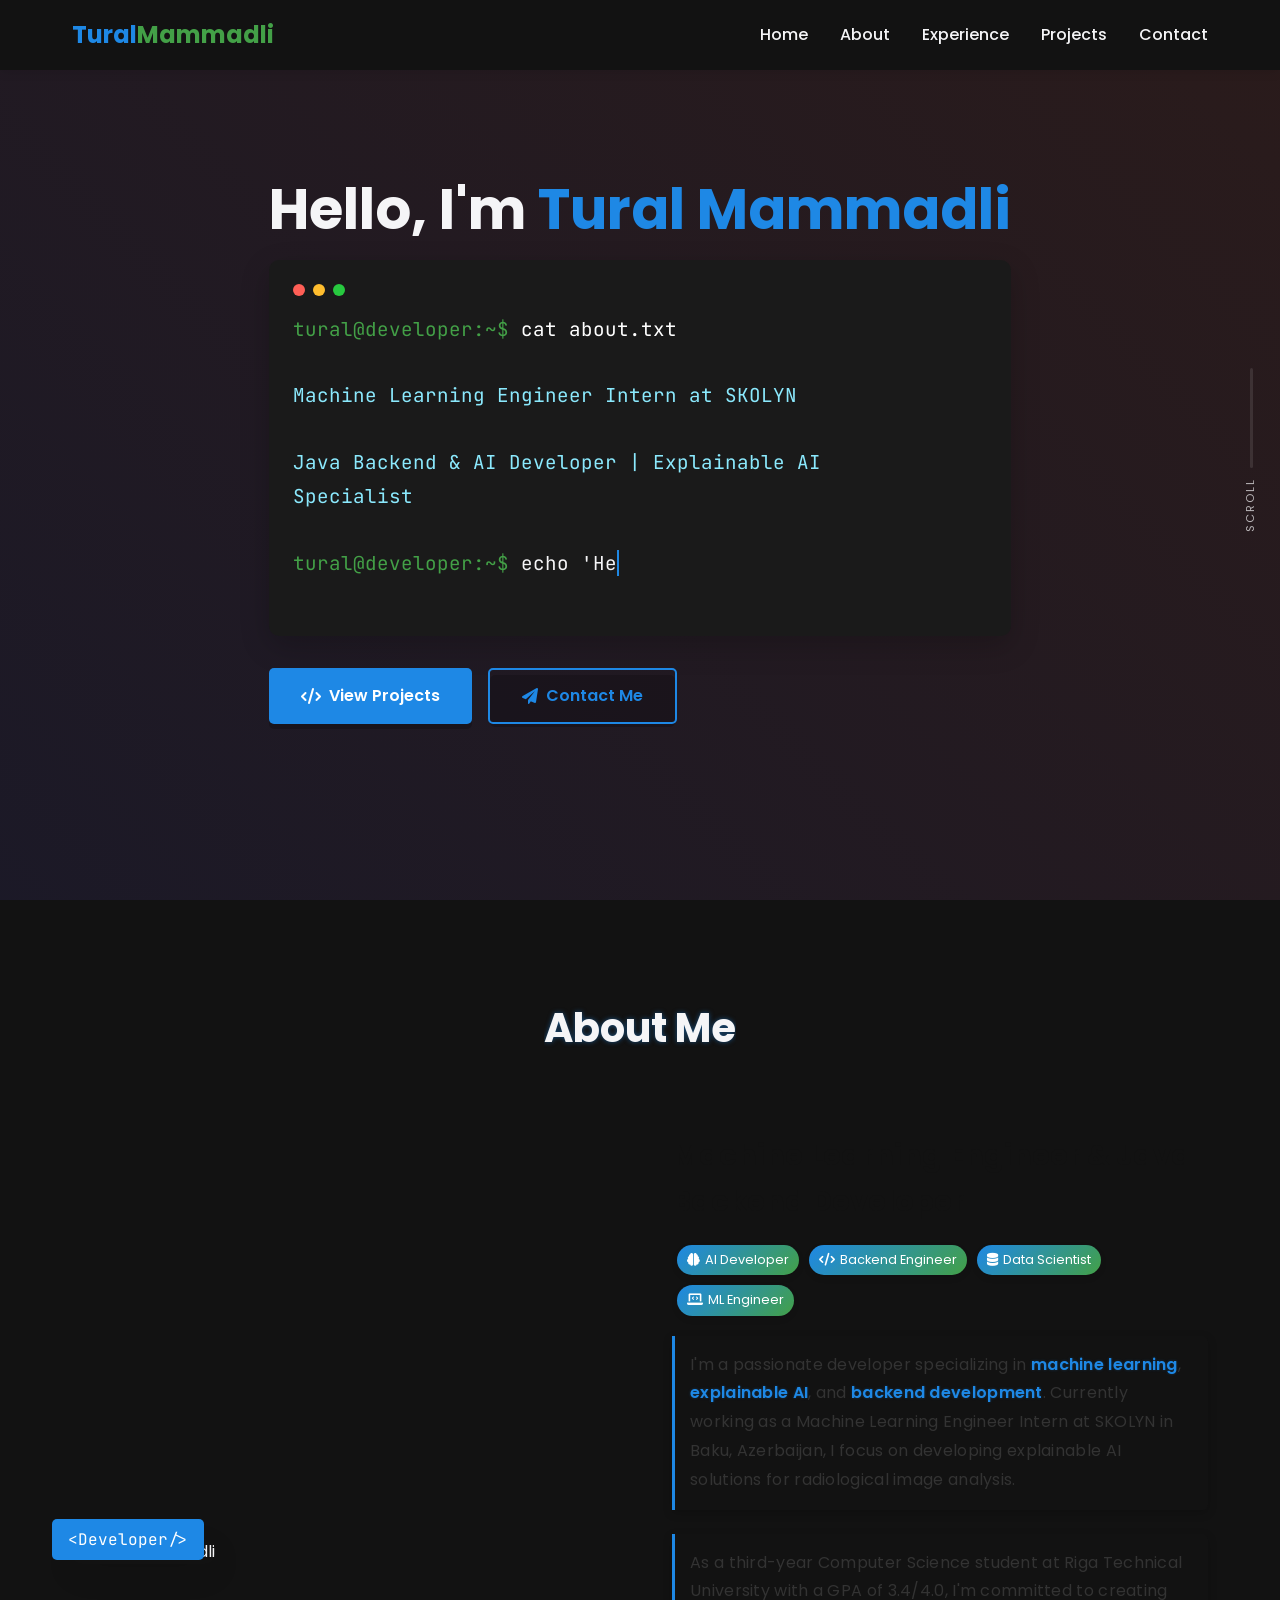
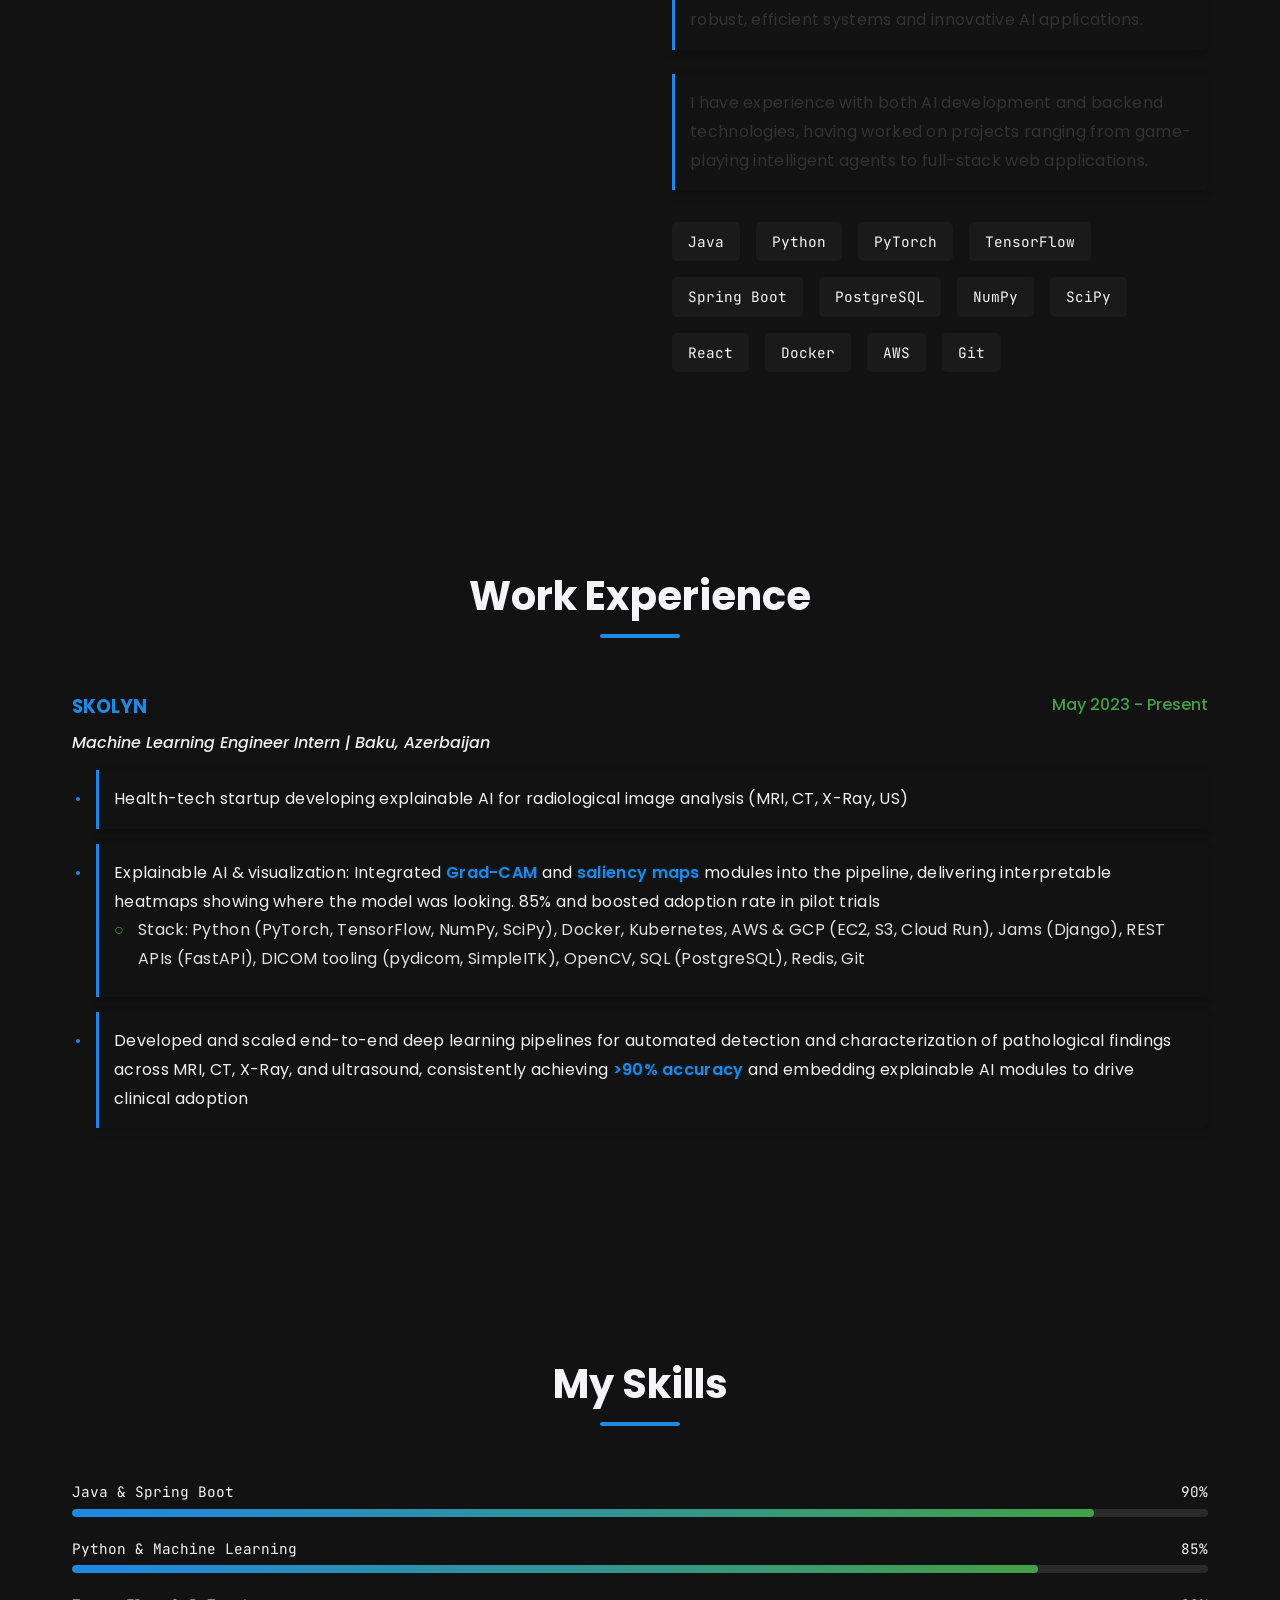
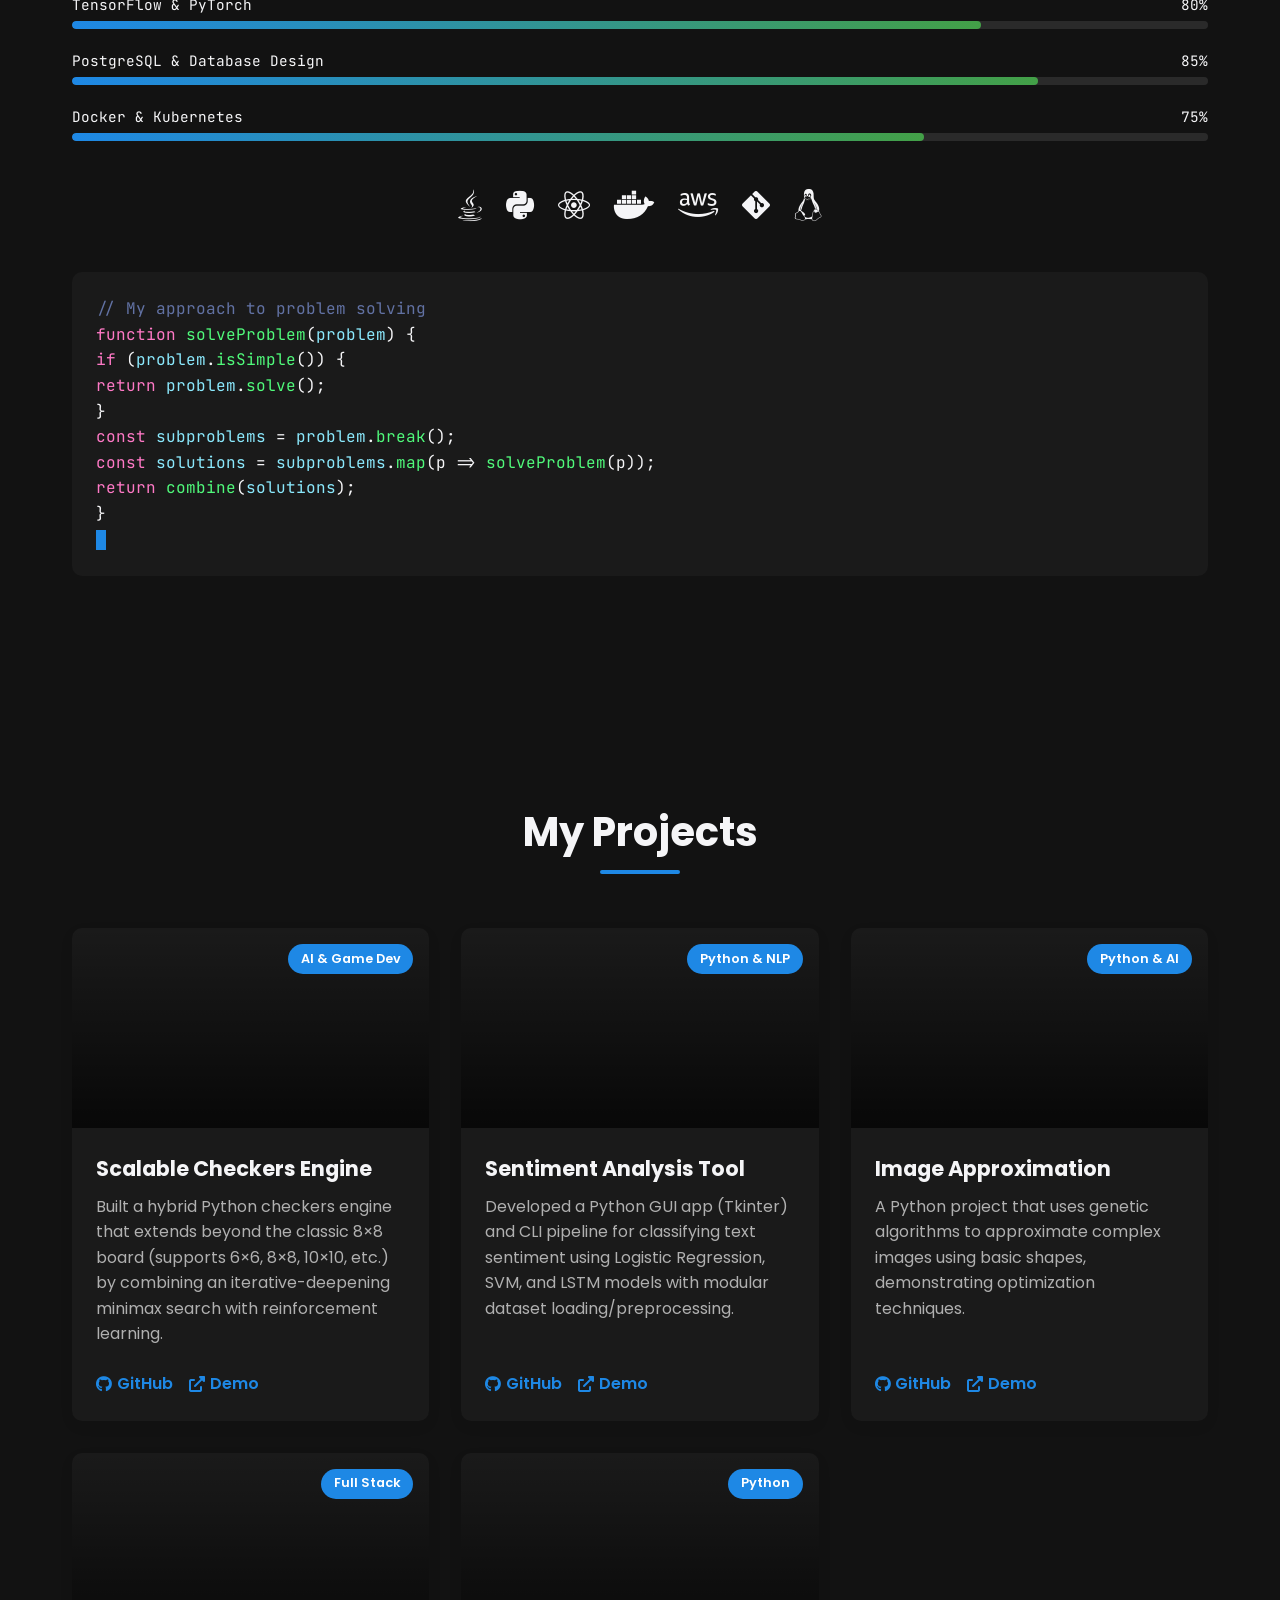
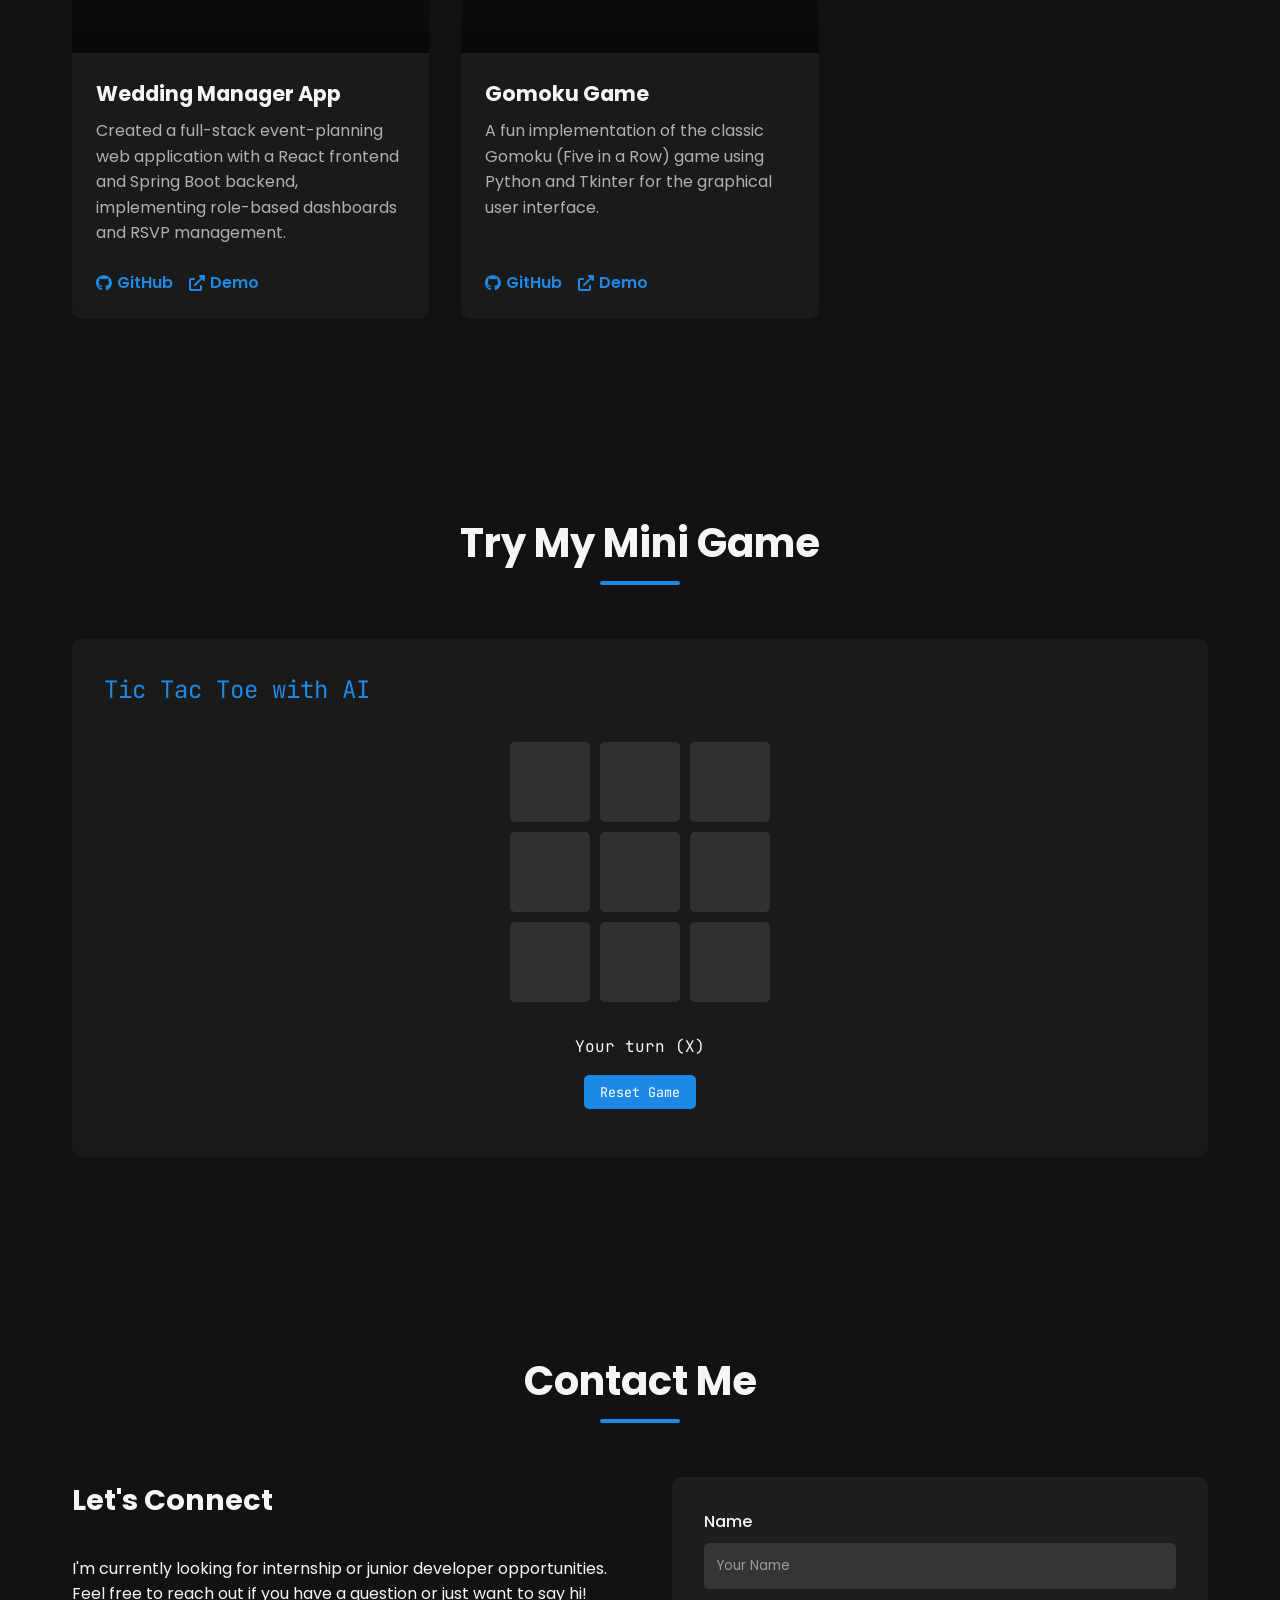
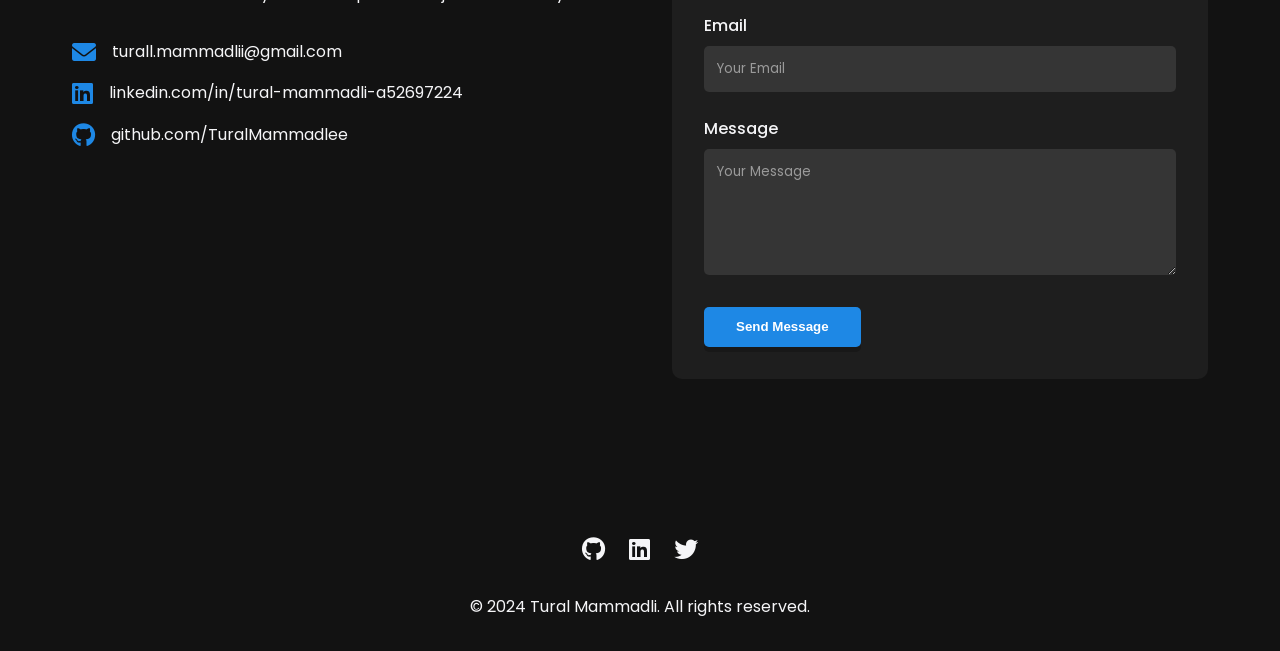
==== commit 9bd04ce2: "index.html" ====
--- a/index.html
+++ b/index.html
@@ -194,6 +194,15 @@
             padding: 6rem 0;
         }
 
+        .about {
+            background: var(--dark);
+            color: var(--text-light);
+        }
+
+        .about .section-title h2 {
+            color: var(--text-light);
+        }
+
         .section-title {
             text-align: center;
             margin-bottom: 4rem;
@@ -202,7 +211,6 @@
 
         .section-title h2 {
             font-size: 2.5rem;
-            color: var(--dark);
             display: inline-block;
         }
 
@@ -276,7 +284,12 @@
 
         /* Projects Section */
         .projects {
-            background: var(--light);
+            background: var(--dark);
+            color: var(--text-light);
+        }
+
+        .projects .section-title h2 {
+            color: var(--text-light);
         }
 
         .projects-grid {
@@ -286,7 +299,7 @@
         }
 
         .project-card {
-            background: white;
+            background: var(--code-bg);
             border-radius: 10px;
             overflow: hidden;
             box-shadow: 0 5px 15px rgba(0,0,0,0.05);
@@ -339,12 +352,12 @@
         .project-content h3 {
             margin-bottom: 0.5rem;
             font-size: 1.3rem;
-            color: var(--dark);
+            color: var(--text-light);
         }
 
         .project-content p {
             margin-bottom: 1.5rem;
-            color: var(--text);
+            color: #b0b0b0;
             flex: 1;
         }
 
@@ -646,7 +659,8 @@
         .experience-subtitle {
             font-style: italic;
             margin-bottom: 0.5rem;
-            color: var(--text);
+            color: #f0f0f0;
+            font-weight: 500;
         }
 
         .experience-list {
@@ -657,6 +671,7 @@
         .experience-list li {
             position: relative;
             margin-bottom: 0.5rem;
+            color: #f0f0f0;
         }
 
         .experience-list li:before {
@@ -674,6 +689,7 @@
         .nested-list li {
             position: relative;
             margin-bottom: 0.5rem;
+            color: #e0e0e0;
         }
 
         .nested-list li:before {
@@ -682,9 +698,597 @@
             left: -1.5rem;
             color: var(--secondary);
         }
+
+        /* 3D Animation Styles */
+        .scene {
+            position: absolute;
+            top: 0;
+            left: 0;
+            width: 100%;
+            height: 100%;
+            z-index: -1;
+            pointer-events: none;
+            overflow: hidden;
+        }
+
+        .floating-animal {
+            position: absolute;
+            width: 60px;
+            height: 60px;
+            transform-style: preserve-3d;
+            animation: float 15s ease-in-out infinite;
+            pointer-events: none;
+            opacity: 0.7;
+            transition: all 0.3s ease;
+        }
+
+        .floating-animal:hover {
+            opacity: 1;
+            transform: scale(1.2);
+        }
+
+        @keyframes float {
+            0% {
+                transform: translateY(0px) translateX(0px) rotate(0deg) scale(1);
+            }
+            25% {
+                transform: translateY(-20px) translateX(20px) rotate(5deg) scale(1.05);
+            }
+            50% {
+                transform: translateY(10px) translateX(-15px) rotate(-5deg) scale(0.95);
+            }
+            75% {
+                transform: translateY(-15px) translateX(-25px) rotate(10deg) scale(1.1);
+            }
+            100% {
+                transform: translateY(0px) translateX(0px) rotate(0deg) scale(1);
+            }
+        }
+
+        .particle-container {
+            position: absolute;
+            top: 0;
+            left: 0;
+            width: 100%;
+            height: 100%;
+            overflow: hidden;
+            z-index: -1;
+        }
+
+        .particle {
+            position: absolute;
+            border-radius: 50%;
+            background: var(--primary);
+            opacity: 0.3;
+            pointer-events: none;
+        }
+
+        /* Animated Skills Bar */
+        .skill-progress {
+            height: 8px;
+            background: rgba(255,255,255,0.1);
+            border-radius: 4px;
+            margin-bottom: 15px;
+            position: relative;
+            overflow: hidden;
+            width: 100%;
+        }
+
+        .skill-progress-bar {
+            height: 100%;
+            background: linear-gradient(to right, var(--primary), var(--secondary));
+            border-radius: 4px;
+            position: absolute;
+            top: 0;
+            left: 0;
+            width: 0;
+            transition: width 1.5s ease;
+        }
+
+        .skill-item {
+            margin-bottom: 20px;
+        }
+
+        .skill-name {
+            display: flex;
+            justify-content: space-between;
+            margin-bottom: 5px;
+            font-family: 'JetBrains Mono', monospace;
+            font-size: 0.9rem;
+        }
+
+        /* 3D Card Effect */
+        .project-card {
+            transition: transform 0.5s ease, box-shadow 0.5s ease;
+            transform-style: preserve-3d;
+            perspective: 1000px;
+        }
+
+        .project-card:hover {
+            transform: translateY(-10px) rotateX(5deg) rotateY(5deg);
+            box-shadow: 0 20px 30px rgba(0,0,0,0.2);
+        }
+
+        /* Animated Icons */
+        .tech-icon {
+            font-size: 2rem;
+            margin: 0 10px;
+            color: var(--text-light);
+            transition: all 0.3s ease;
+            display: inline-block;
+        }
+
+        .tech-icon:hover {
+            color: var(--primary);
+            transform: translateY(-10px) rotate(10deg) scale(1.2);
+        }
+
+        .tech-icons {
+            text-align: center;
+            margin: 3rem 0;
+        }
+
+        /* Animated Background */
+        .animated-bg {
+            position: fixed;
+            top: 0;
+            left: 0;
+            width: 100%;
+            height: 100%;
+            z-index: -2;
+            background: var(--dark);
+        }
+
+        /* Interactive Code Block */
+        .interactive-code {
+            background: var(--code-bg);
+            border-radius: 10px;
+            padding: 1.5rem;
+            font-family: 'JetBrains Mono', monospace;
+            color: var(--text-light);
+            position: relative;
+            overflow: hidden;
+            margin: 2rem 0;
+        }
+
+        .code-line {
+            display: block;
+            line-height: 1.6;
+        }
+
+        .code-comment {
+            color: #6272a4;
+        }
+
+        .code-keyword {
+            color: #ff79c6;
+        }
+
+        .code-string {
+            color: #f1fa8c;
+        }
+
+        .code-function {
+            color: #50fa7b;
+        }
+
+        .code-variable {
+            color: #8be9fd;
+        }
+
+        /* Animated cursor */
+        .cursor {
+            display: inline-block;
+            width: 10px;
+            height: 20px;
+            background: var(--primary);
+            animation: blink 1s step-end infinite;
+            vertical-align: middle;
+        }
+
+        /* Loading Bar Animation */
+        .loading-container {
+            width: 100%;
+            height: 4px;
+            background: rgba(255,255,255,0.1);
+            position: fixed;
+            top: 0;
+            left: 0;
+            z-index: 1000;
+        }
+
+        .loading-bar {
+            height: 100%;
+            background: linear-gradient(to right, var(--primary), var(--secondary));
+            width: 0%;
+            transition: width 0.3s ease;
+        }
+
+        /* Scroll Indicator */
+        .scroll-indicator-container {
+            position: fixed;
+            top: 0;
+            right: 20px;
+            height: 100vh;
+            display: flex;
+            flex-direction: column;
+            justify-content: center;
+            align-items: center;
+            z-index: 100;
+            pointer-events: none;
+        }
+
+        .scroll-indicator {
+            width: 3px;
+            height: 100px;
+            background: rgba(255,255,255,0.1);
+            border-radius: 3px;
+            position: relative;
+            overflow: hidden;
+        }
+
+        .scroll-indicator-progress {
+            position: absolute;
+            top: 0;
+            left: 0;
+            width: 100%;
+            background: var(--primary);
+            height: 0%;
+            transition: height 0.1s ease;
+        }
+
+        .scroll-label {
+            font-size: 0.7rem;
+            color: var(--text-light);
+            margin-top: 10px;
+            opacity: 0.7;
+            text-transform: uppercase;
+            letter-spacing: 2px;
+            writing-mode: vertical-rl;
+            transform: rotate(180deg);
+        }
+
+        /* 3D Button Effect */
+        .btn {
+            position: relative;
+            transform-style: preserve-3d;
+            transition: all 0.3s ease;
+        }
+
+        .btn::before {
+            content: '';
+            position: absolute;
+            width: 100%;
+            height: 100%;
+            top: 5px;
+            left: 0;
+            background: rgba(0,0,0,0.2);
+            border-radius: 5px;
+            transform: translateZ(-1px);
+            transition: all 0.3s ease;
+        }
+
+        .btn:hover {
+            transform: translateY(-5px) translateZ(10px);
+        }
+
+        .btn:hover::before {
+            top: 10px;
+        }
+
+        .btn:active {
+            transform: translateY(0) translateZ(0);
+        }
+
+        .btn:active::before {
+            top: 0;
+        }
+
+        /* Additional text styling for better readability */
+        .highlight-text {
+            color: #f0f0f0;
+            font-weight: 400;
+            line-height: 1.8;
+            letter-spacing: 0.3px;
+            background: rgba(18, 18, 18, 0.8);
+            padding: 15px;
+            border-left: 3px solid var(--primary);
+            border-radius: 0 5px 5px 0;
+            margin: 15px 0;
+            box-shadow: 0 3px 10px rgba(0, 0, 0, 0.2);
+        }
+
+        .text-highlight {
+            color: var(--primary);
+            font-weight: 600;
+            text-shadow: 0 0 3px rgba(30, 136, 229, 0.3);
+        }
+
+        /* Replace walking animal animations with advanced 3D animations */
+        .walking-animal {
+            display: none; /* Hide the old walking animals */
+        }
+
+        /* Advanced 3D Animals */
+        .animal-3d-container {
+            display: none;
+        }
+
+        .ai-brain {
+            display: none;
+        }
+
+        /* Neural Network Animation */
+        .neural-network {
+            position: fixed;
+            top: 0;
+            left: 0;
+            width: 100%;
+            height: 100%;
+            z-index: -2;
+            opacity: 0.15;
+            pointer-events: none;
+        }
+
+        .neural-node {
+            position: absolute;
+            width: 6px;
+            height: 6px;
+            background: var(--primary);
+            border-radius: 50%;
+        }
+
+        .neural-connection {
+            position: absolute;
+            height: 1px;
+            background: var(--primary);
+            transform-origin: left center;
+            opacity: 0.6;
+        }
+
+        /* AI Brain Visualization */
+        .ai-brain {
+            position: absolute;
+            top: 50%;
+            right: 5%;
+            transform: translateY(-50%);
+            width: 200px;
+            height: 200px;
+            z-index: 10;
+            opacity: 0.8;
+            pointer-events: none;
+        }
+
+        .ai-brain-container {
+            position: relative;
+            width: 100%;
+            height: 100%;
+        }
+
+        .brain-pulse {
+            position: absolute;
+            width: 100%;
+            height: 100%;
+            border-radius: 50%;
+            background: radial-gradient(circle, rgba(30,136,229,0.3) 0%, rgba(67,160,71,0.1) 50%, rgba(0,0,0,0) 70%);
+            animation: pulse 3s infinite ease-out;
+        }
+
+        @keyframes pulse {
+            0% { transform: scale(0.8); opacity: 0.8; }
+            50% { transform: scale(1.2); opacity: 0.2; }
+            100% { transform: scale(0.8); opacity: 0.8; }
+        }
+
+        /* Data Stream Animation */
+        .data-stream {
+            position: fixed;
+            top: 0;
+            left: 0;
+            width: 100%;
+            height: 100%;
+            z-index: -3;
+            pointer-events: none;
+            overflow: hidden;
+        }
+
+        .data-particle {
+            position: absolute;
+            width: 2px;
+            height: 10px;
+            background: var(--primary);
+            opacity: 0.5;
+            border-radius: 2px;
+            animation: data-flow 8s linear infinite;
+        }
+
+        @keyframes data-flow {
+            0% { transform: translateY(-100%) translateX(0); opacity: 0; }
+            10% { opacity: 0.7; }
+            90% { opacity: 0.7; }
+            100% { transform: translateY(100vh) translateX(20px); opacity: 0; }
+        }
+
+        /* AI Theme Enhancements */
+        .ai-badge {
+            display: inline-flex;
+            align-items: center;
+            background: linear-gradient(135deg, var(--primary), var(--secondary));
+            color: white;
+            padding: 5px 10px;
+            border-radius: 20px;
+            font-size: 0.8rem;
+            margin: 5px;
+            box-shadow: 0 3px 6px rgba(0,0,0,0.1);
+            transition: all 0.3s ease;
+        }
+
+        .ai-badge:hover {
+            transform: translateY(-3px);
+            box-shadow: 0 6px 12px rgba(0,0,0,0.15);
+        }
+
+        .ai-badge i {
+            margin-right: 5px;
+        }
+
+        .ai-tags-container {
+            display: flex;
+            flex-wrap: wrap;
+            margin: 15px 0;
+        }
+
+        /* Matrix Rain Effect */
+        .matrix-rain {
+            position: fixed;
+            top: 0;
+            left: 0;
+            width: 100%;
+            height: 100%;
+            z-index: -4;
+            pointer-events: none;
+            opacity: 0.05;
+        }
+
+        .matrix-column {
+            position: absolute;
+            top: 0;
+            font-family: 'JetBrains Mono', monospace;
+            color: var(--primary);
+            font-size: 14px;
+            line-height: 1;
+            white-space: nowrap;
+        }
+
+        /* Holographic Effect */
+        .hologram {
+            position: relative;
+            overflow: hidden;
+            display: inline-block;
+            color: var(--primary);
+            text-shadow: 0 0 5px rgba(30, 136, 229, 0.5);
+            animation: pulse-text 2s infinite alternate;
+        }
+
+        .hologram::before {
+            content: '';
+            position: absolute;
+            top: 0;
+            left: -100%;
+            width: 50%;
+            height: 100%;
+            background: linear-gradient(
+                to right,
+                rgba(255, 255, 255, 0) 0%,
+                rgba(255, 255, 255, 0.3) 50%,
+                rgba(255, 255, 255, 0) 100%
+            );
+            transform: skewX(-25deg);
+            animation: hologram-shine 4s infinite;
+        }
+
+        @keyframes hologram-shine {
+            0% { left: -100%; }
+            20% { left: 100%; }
+            100% { left: 100%; }
+        }
+
+        @keyframes pulse-text {
+            0% { text-shadow: 0 0 5px rgba(30, 136, 229, 0.5); }
+            100% { text-shadow: 0 0 15px rgba(30, 136, 229, 0.8); }
+        }
     </style>
 </head>
 <body>
+    <!-- Loading Bar -->
+    <div class="loading-container">
+        <div class="loading-bar" id="loading-bar"></div>
+    </div>
+
+    <!-- Scroll Indicator -->
+    <div class="scroll-indicator-container">
+        <div class="scroll-indicator">
+            <div class="scroll-indicator-progress" id="scroll-progress"></div>
+        </div>
+        <div class="scroll-label">Scroll</div>
+    </div>
+
+    <!-- Animated Background -->
+    <div class="animated-bg" id="animated-bg"></div>
+
+    <!-- 3D Animation Scene -->
+    <div class="scene" id="scene">
+        <!-- Animals will be added dynamically -->
+    </div>
+
+    <!-- Particle Container -->
+    <div class="particle-container" id="particles"></div>
+
+    <!-- Remove old walking animals and add advanced 3D animals -->
+    <div class="animal-3d-container">
+        <div class="animal-3d" style="bottom: 20px; left: 10%;">
+            <div class="front">
+                <img src="https://img.icons8.com/fluency/96/cat.png" alt="3D Cat">
+            </div>
+            <div class="back">
+                <img src="https://img.icons8.com/color/96/artificial-intelligence.png" alt="AI Cat">
+            </div>
+        </div>
+        
+        <div class="animal-3d" style="bottom: 30px; left: 30%;">
+            <div class="front">
+                <img src="https://img.icons8.com/fluency/96/dog.png" alt="3D Dog">
+            </div>
+            <div class="back">
+                <img src="https://img.icons8.com/color/96/brain.png" alt="AI Brain">
+            </div>
+        </div>
+        
+        <div class="animal-3d" style="bottom: 10px; left: 50%;">
+            <div class="front">
+                <img src="https://img.icons8.com/fluency/96/fox.png" alt="3D Fox">
+            </div>
+            <div class="back">
+                <img src="https://img.icons8.com/color/96/neural.png" alt="Neural Network">
+            </div>
+        </div>
+        
+        <div class="animal-3d" style="bottom: 25px; left: 70%;">
+            <div class="front">
+                <img src="https://img.icons8.com/fluency/96/owl.png" alt="3D Owl">
+            </div>
+            <div class="back">
+                <img src="https://img.icons8.com/color/96/machine-learning.png" alt="Machine Learning">
+            </div>
+        </div>
+        
+        <div class="animal-3d" style="bottom: 15px; left: 90%;">
+            <div class="front">
+                <img src="https://img.icons8.com/fluency/96/rabbit.png" alt="3D Rabbit">
+            </div>
+            <div class="back">
+                <img src="https://img.icons8.com/color/96/robot.png" alt="Robot">
+            </div>
+        </div>
+    </div>
+
+    <!-- Neural Network Animation -->
+    <div class="neural-network" id="neural-network"></div>
+
+    <!-- Data Stream Animation -->
+    <div class="data-stream" id="data-stream"></div>
+
+    <!-- Matrix Rain Effect -->
+    <div class="matrix-rain" id="matrix-rain"></div>
+
+    <!-- AI Brain Visualization -->
+    <div class="ai-brain">
+        <div class="ai-brain-container">
+            <div class="brain-pulse"></div>
+            <img src="https://img.icons8.com/fluency/96/brain.png" alt="AI Brain" style="width: 100%; height: 100%; object-fit: contain;">
+        </div>
+    </div>
+
     <header>
         <div class="container">
             <nav>
@@ -728,7 +1332,7 @@
     <section id="about" class="about">
         <div class="container">
             <div class="section-title">
-                <h2>About Me</h2>
+                <h2 class="hologram">About Me</h2>
             </div>
             <div class="about-content">
                 <div class="about-image">
@@ -736,13 +1340,19 @@
                 </div>
                 <div class="about-text">
                     <h3>Machine Learning Engineer & Java Backend Developer</h3>
-                    <p>
-                        I'm a passionate developer specializing in machine learning, explainable AI, and backend development. Currently working as a Machine Learning Engineer Intern at SKOLYN in Baku, Azerbaijan, I focus on developing explainable AI solutions for radiological image analysis.
+                    <div class="ai-tags-container">
+                        <span class="ai-badge"><i class="fas fa-brain"></i> AI Developer</span>
+                        <span class="ai-badge"><i class="fas fa-code"></i> Backend Engineer</span>
+                        <span class="ai-badge"><i class="fas fa-database"></i> Data Scientist</span>
+                        <span class="ai-badge"><i class="fas fa-laptop-code"></i> ML Engineer</span>
+                    </div>
+                    <p class="highlight-text">
+                        I'm a passionate developer specializing in <span class="text-highlight">machine learning</span>, <span class="text-highlight">explainable AI</span>, and <span class="text-highlight">backend development</span>. Currently working as a Machine Learning Engineer Intern at SKOLYN in Baku, Azerbaijan, I focus on developing explainable AI solutions for radiological image analysis.
                     </p>
-                    <p>
+                    <p class="highlight-text">
                         As a third-year Computer Science student at Riga Technical University with a GPA of 3.4/4.0, I'm committed to creating robust, efficient systems and innovative AI applications.
                     </p>
-                    <p>
+                    <p class="highlight-text">
                         I have experience with both AI development and backend technologies, having worked on projects ranging from game-playing intelligent agents to full-stack web applications.
                     </p>
                     <div class="skills">
@@ -776,14 +1386,93 @@
                 </div>
                 <div class="experience-subtitle">Machine Learning Engineer Intern | Baku, Azerbaijan</div>
                 <ul class="experience-list">
-                    <li>Health-tech startup developing explainable AI for radiological image analysis (MRI, CT, X-Ray, US)</li>
-                    <li>Explainable AI & visualization: Integrated Grad-CAM and saliency maps modules into the pipeline, delivering interpretable heatmaps showing where the model was looking. 85% and boosted adoption rate in pilot trials
+                    <li class="highlight-text">Health-tech startup developing explainable AI for radiological image analysis (MRI, CT, X-Ray, US)</li>
+                    <li class="highlight-text">Explainable AI & visualization: Integrated <span class="text-highlight">Grad-CAM</span> and <span class="text-highlight">saliency maps</span> modules into the pipeline, delivering interpretable heatmaps showing where the model was looking. 85% and boosted adoption rate in pilot trials
                         <ul class="nested-list">
                             <li>Stack: Python (PyTorch, TensorFlow, NumPy, SciPy), Docker, Kubernetes, AWS & GCP (EC2, S3, Cloud Run), Jams (Django), REST APIs (FastAPI), DICOM tooling (pydicom, SimpleITK), OpenCV, SQL (PostgreSQL), Redis, Git</li>
                         </ul>
                     </li>
-                    <li>Developed and scaled end-to-end deep learning pipelines for automated detection and characterization of pathological findings across MRI, CT, X-Ray, and ultrasound, consistently achieving >90% accuracy and embedding explainable AI modules to drive clinical adoption</li>
+                    <li class="highlight-text">Developed and scaled end-to-end deep learning pipelines for automated detection and characterization of pathological findings across MRI, CT, X-Ray, and ultrasound, consistently achieving <span class="text-highlight">>90% accuracy</span> and embedding explainable AI modules to drive clinical adoption</li>
                 </ul>
+            </div>
+        </div>
+    </section>
+
+    <!-- Add Skills Section here -->
+    <section class="about">
+        <div class="container">
+            <div class="section-title">
+                <h2>My Skills</h2>
+            </div>
+            <div class="skill-item">
+                <div class="skill-name">
+                    <span>Java & Spring Boot</span>
+                    <span>90%</span>
+                </div>
+                <div class="skill-progress">
+                    <div class="skill-progress-bar" data-width="90"></div>
+                </div>
+            </div>
+            <div class="skill-item">
+                <div class="skill-name">
+                    <span>Python & Machine Learning</span>
+                    <span>85%</span>
+                </div>
+                <div class="skill-progress">
+                    <div class="skill-progress-bar" data-width="85"></div>
+                </div>
+            </div>
+            <div class="skill-item">
+                <div class="skill-name">
+                    <span>TensorFlow & PyTorch</span>
+                    <span>80%</span>
+                </div>
+                <div class="skill-progress">
+                    <div class="skill-progress-bar" data-width="80"></div>
+                </div>
+            </div>
+            <div class="skill-item">
+                <div class="skill-name">
+                    <span>PostgreSQL & Database Design</span>
+                    <span>85%</span>
+                </div>
+                <div class="skill-progress">
+                    <div class="skill-progress-bar" data-width="85"></div>
+                </div>
+            </div>
+            <div class="skill-item">
+                <div class="skill-name">
+                    <span>Docker & Kubernetes</span>
+                    <span>75%</span>
+                </div>
+                <div class="skill-progress">
+                    <div class="skill-progress-bar" data-width="75"></div>
+                </div>
+            </div>
+
+            <div class="tech-icons">
+                <i class="fab fa-java tech-icon" title="Java"></i>
+                <i class="fab fa-python tech-icon" title="Python"></i>
+                <i class="fab fa-react tech-icon" title="React"></i>
+                <i class="fab fa-docker tech-icon" title="Docker"></i>
+                <i class="fab fa-aws tech-icon" title="AWS"></i>
+                <i class="fab fa-git-alt tech-icon" title="Git"></i>
+                <i class="fab fa-linux tech-icon" title="Linux"></i>
+            </div>
+
+            <div class="interactive-code">
+                <span class="code-line"><span class="code-comment">// My approach to problem solving</span></span>
+                <span class="code-line"><span class="code-keyword">function</span> <span class="code-function">solveProblem</span>(<span class="code-variable">problem</span>) {</span>
+                <span class="code-line">  <span class="code-keyword">if</span> (<span class="code-variable">problem</span>.<span class="code-function">isSimple</span>()) {</span>
+                <span class="code-line">    <span class="code-keyword">return</span> <span class="code-variable">problem</span>.<span class="code-function">solve</span>();</span>
+                <span class="code-line">  }</span>
+                <span class="code-line">  </span>
+                <span class="code-line">  <span class="code-keyword">const</span> <span class="code-variable">subproblems</span> = <span class="code-variable">problem</span>.<span class="code-function">break</span>();</span>
+                <span class="code-line">  <span class="code-keyword">const</span> <span class="code-variable">solutions</span> = <span class="code-variable">subproblems</span>.<span class="code-function">map</span>(p => <span class="code-function">solveProblem</span>(p));</span>
+                <span class="code-line">  </span>
+                <span class="code-line">  <span class="code-keyword">return</span> <span class="code-function">combine</span>(<span class="code-variable">solutions</span>);</span>
+                <span class="code-line">}</span>
+                <span class="cursor"></span>
             </div>
         </div>
     </section>
@@ -945,6 +1634,7 @@
         </div>
     </footer>
 
+    <script src="https://cdnjs.cloudflare.com/ajax/libs/three.js/r128/three.min.js"></script>
     <script>
         // Typing effect
         const texts = [
@@ -983,6 +1673,23 @@
 
         // Start typing effect
         setTimeout(type, 1000);
+
+        // Enhanced hologram effect
+        function enhanceHologramEffect() {
+            const hologramElements = document.querySelectorAll('.hologram');
+            
+            hologramElements.forEach(element => {
+                // Add glitch effect occasionally
+                setInterval(() => {
+                    if (Math.random() > 0.7) {
+                        element.style.transform = `translateX(${(Math.random() * 4) - 2}px)`;
+                        setTimeout(() => {
+                            element.style.transform = 'translateX(0)';
+                        }, 100);
+                    }
+                }, 2000);
+            });
+        }
 
         // Smooth scrolling
         document.querySelectorAll('a[href^="#"]').forEach(anchor => {
@@ -1147,6 +1854,346 @@
             });
             
             resetBtn.addEventListener('click', resetGame);
+
+            // Initialize new animations
+            createParticles();
+            createFloatingAnimals();
+            animateSkillBars();
+            enhanceHologramEffect();
+        });
+
+        // Loading animation
+        window.addEventListener('load', () => {
+            const loadingBar = document.getElementById('loading-bar');
+            loadingBar.style.width = '100%';
+            
+            setTimeout(() => {
+                loadingBar.style.opacity = '0';
+            }, 1000);
+            
+            // Initialize hologram effect on load
+            enhanceHologramEffect();
+        });
+
+        // Scroll progress indicator
+        window.addEventListener('scroll', () => {
+            const scrollProgress = document.getElementById('scroll-progress');
+            const totalHeight = document.body.scrollHeight - window.innerHeight;
+            const progress = (window.pageYOffset / totalHeight) * 100;
+            scrollProgress.style.height = `${progress}%`;
+        });
+
+        // Animate skill bars on scroll
+        function animateSkillBars() {
+            const skillBars = document.querySelectorAll('.skill-progress-bar');
+            
+            const observer = new IntersectionObserver((entries) => {
+                entries.forEach(entry => {
+                    if (entry.isIntersecting) {
+                        const bar = entry.target;
+                        const width = bar.getAttribute('data-width');
+                        bar.style.width = `${width}%`;
+                        observer.unobserve(bar);
+                    }
+                });
+            }, { threshold: 0.5 });
+            
+            skillBars.forEach(bar => {
+                observer.observe(bar);
+            });
+        }
+
+        // Create particles
+        function createParticles() {
+            const container = document.getElementById('particles');
+            const particleCount = 50;
+            
+            for (let i = 0; i < particleCount; i++) {
+                const particle = document.createElement('div');
+                particle.classList.add('particle');
+                
+                // Random properties
+                const size = Math.random() * 5 + 2;
+                const posX = Math.random() * 100;
+                const posY = Math.random() * 100;
+                const duration = Math.random() * 20 + 10;
+                const delay = Math.random() * 5;
+                
+                // Set styles
+                particle.style.width = `${size}px`;
+                particle.style.height = `${size}px`;
+                particle.style.left = `${posX}%`;
+                particle.style.top = `${posY}%`;
+                
+                // Animation
+                particle.style.animation = `float ${duration}s ease-in-out ${delay}s infinite`;
+                
+                container.appendChild(particle);
+            }
+        }
+
+        // Create 3D floating animals
+        function createFloatingAnimals() {
+            const scene = document.getElementById('scene');
+            const animals = [
+                'https://img.icons8.com/color/96/cat--v1.png',
+                'https://img.icons8.com/color/96/dog--v1.png',
+                'https://img.icons8.com/color/96/rabbit--v1.png',
+                'https://img.icons8.com/color/96/owl--v1.png',
+                'https://img.icons8.com/color/96/fox--v1.png',
+                'https://img.icons8.com/color/96/penguin--v1.png'
+            ];
+            
+            for (let i = 0; i < 8; i++) {
+                const animal = document.createElement('img');
+                animal.classList.add('floating-animal');
+                
+                // Random properties
+                const animalIndex = Math.floor(Math.random() * animals.length);
+                const posX = Math.random() * 90 + 5;
+                const posY = Math.random() * 80 + 10;
+                const delay = Math.random() * 5;
+                const duration = Math.random() * 10 + 10;
+                const size = Math.random() * 30 + 40;
+                
+                // Set styles
+                animal.src = animals[animalIndex];
+                animal.style.left = `${posX}%`;
+                animal.style.top = `${posY}%`;
+                animal.style.width = `${size}px`;
+                animal.style.height = `${size}px`;
+                animal.style.animationDuration = `${duration}s`;
+                animal.style.animationDelay = `${delay}s`;
+                
+                scene.appendChild(animal);
+            }
+        }
+
+        // Create neural network animation
+        function createNeuralNetwork() {
+            const container = document.getElementById('neural-network');
+            const nodeCount = 30;
+            const nodes = [];
+            
+            // Create nodes
+            for (let i = 0; i < nodeCount; i++) {
+                const node = document.createElement('div');
+                node.classList.add('neural-node');
+                
+                // Random position
+                const posX = Math.random() * 100;
+                const posY = Math.random() * 100;
+                
+                node.style.left = `${posX}%`;
+                node.style.top = `${posY}%`;
+                
+                container.appendChild(node);
+                nodes.push({
+                    element: node,
+                    x: posX,
+                    y: posY,
+                    vx: (Math.random() - 0.5) * 0.1,
+                    vy: (Math.random() - 0.5) * 0.1
+                });
+            }
+            
+            // Create connections
+            for (let i = 0; i < nodes.length; i++) {
+                for (let j = i + 1; j < nodes.length; j++) {
+                    if (Math.random() > 0.85) {
+                        const connection = document.createElement('div');
+                        connection.classList.add('neural-connection');
+                        container.appendChild(connection);
+                        
+                        // Update connection position and rotation
+                        function updateConnection() {
+                            const dx = nodes[j].x - nodes[i].x;
+                            const dy = nodes[j].y - nodes[i].y;
+                            const distance = Math.sqrt(dx * dx + dy * dy);
+                            
+                            if (distance < 30) {
+                                connection.style.width = `${distance}vw`;
+                                connection.style.left = `${nodes[i].x}%`;
+                                connection.style.top = `${nodes[i].y}%`;
+                                connection.style.transform = `rotate(${Math.atan2(dy, dx)}rad)`;
+                                connection.style.opacity = (1 - distance / 30) * 0.6;
+                            } else {
+                                connection.style.opacity = '0';
+                            }
+                        }
+                        
+                        setInterval(updateConnection, 30);
+                    }
+                }
+            }
+            
+            // Animate nodes
+            function animateNodes() {
+                for (let node of nodes) {
+                    // Update position
+                    node.x += node.vx;
+                    node.y += node.vy;
+                    
+                    // Bounce off edges
+                    if (node.x < 0 || node.x > 100) node.vx *= -1;
+                    if (node.y < 0 || node.y > 100) node.vy *= -1;
+                    
+                    // Apply position
+                    node.element.style.left = `${node.x}%`;
+                    node.element.style.top = `${node.y}%`;
+                }
+                
+                requestAnimationFrame(animateNodes);
+            }
+            
+            animateNodes();
+        }
+
+        // Create data stream animation
+        function createDataStream() {
+            const container = document.getElementById('data-stream');
+            const particleCount = 30;
+            
+            for (let i = 0; i < particleCount; i++) {
+                setTimeout(() => {
+                    const particle = document.createElement('div');
+                    particle.classList.add('data-particle');
+                    
+                    // Random properties
+                    const posX = Math.random() * 100;
+                    const delay = Math.random() * 5;
+                    const duration = 5 + Math.random() * 5;
+                    const height = 5 + Math.random() * 15;
+                    
+                    // Set styles
+                    particle.style.left = `${posX}%`;
+                    particle.style.height = `${height}px`;
+                    particle.style.animationDuration = `${duration}s`;
+                    particle.style.animationDelay = `${delay}s`;
+                    
+                    container.appendChild(particle);
+                    
+                    // Remove particle after animation
+                    setTimeout(() => {
+                        particle.remove();
+                        createSingleDataParticle();
+                    }, (duration + delay) * 1000);
+                    
+                }, i * 200);
+            }
+            
+            function createSingleDataParticle() {
+                const particle = document.createElement('div');
+                particle.classList.add('data-particle');
+                
+                // Random properties
+                const posX = Math.random() * 100;
+                const duration = 5 + Math.random() * 5;
+                const height = 5 + Math.random() * 15;
+                
+                // Set styles
+                particle.style.left = `${posX}%`;
+                particle.style.height = `${height}px`;
+                particle.style.animationDuration = `${duration}s`;
+                
+                container.appendChild(particle);
+                
+                // Remove particle after animation
+                setTimeout(() => {
+                    particle.remove();
+                    createSingleDataParticle();
+                }, duration * 1000);
+            }
+        }
+
+        // Create matrix rain effect
+        function createMatrixRain() {
+            const container = document.getElementById('matrix-rain');
+            const columnCount = 30;
+            const characters = "01";
+            
+            for (let i = 0; i < columnCount; i++) {
+                const column = document.createElement('div');
+                column.classList.add('matrix-column');
+                
+                // Random properties
+                const posX = (i / columnCount) * 100;
+                const speed = 50 + Math.random() * 100;
+                
+                // Set styles
+                column.style.left = `${posX}%`;
+                
+                // Generate random characters
+                let content = '';
+                for (let j = 0; j < 30; j++) {
+                    content += characters.charAt(Math.floor(Math.random() * characters.length)) + '<br>';
+                }
+                column.innerHTML = content;
+                
+                // Animation
+                let posY = -100;
+                function animateColumn() {
+                    posY += 1;
+                    column.style.transform = `translateY(${posY}%)`;
+                    
+                    if (posY > 100) {
+                        posY = -100;
+                        
+                        // Regenerate content
+                        let newContent = '';
+                        for (let j = 0; j < 30; j++) {
+                            newContent += characters.charAt(Math.floor(Math.random() * characters.length)) + '<br>';
+                        }
+                        column.innerHTML = newContent;
+                    }
+                    
+                    setTimeout(animateColumn, speed);
+                }
+                
+                setTimeout(() => {
+                    container.appendChild(column);
+                    animateColumn();
+                }, i * 300);
+            }
+        }
+
+        // Initialize all animations when DOM is loaded
+        document.addEventListener('DOMContentLoaded', function() {
+            // Initialize existing scripts
+            setTimeout(type, 1000);
+            
+            // Smooth scrolling
+            document.querySelectorAll('a[href^="#"]').forEach(anchor => {
+                anchor.addEventListener('click', function(e) {
+                    e.preventDefault();
+                    document.querySelector(this.getAttribute('href')).scrollIntoView({
+                        behavior: 'smooth'
+                    });
+                });
+            });
+            
+            // Form submission
+            document.querySelector('.contact-form').addEventListener('submit', function(e) {
+                e.preventDefault();
+                alert('Thank you for your message! I will get back to you soon.');
+                this.reset();
+            });
+            
+            // Initialize new animations
+            createParticles();
+            createFloatingAnimals();
+            animateSkillBars();
+            createNeuralNetwork();
+            createDataStream();
+            createMatrixRain();
+            
+            // 3D animals flip animation
+            const animals3d = document.querySelectorAll('.animal-3d');
+            animals3d.forEach(animal => {
+                animal.addEventListener('click', function() {
+                    this.classList.toggle('flipped');
+                });
+            });
         });
     </script>
 </body>
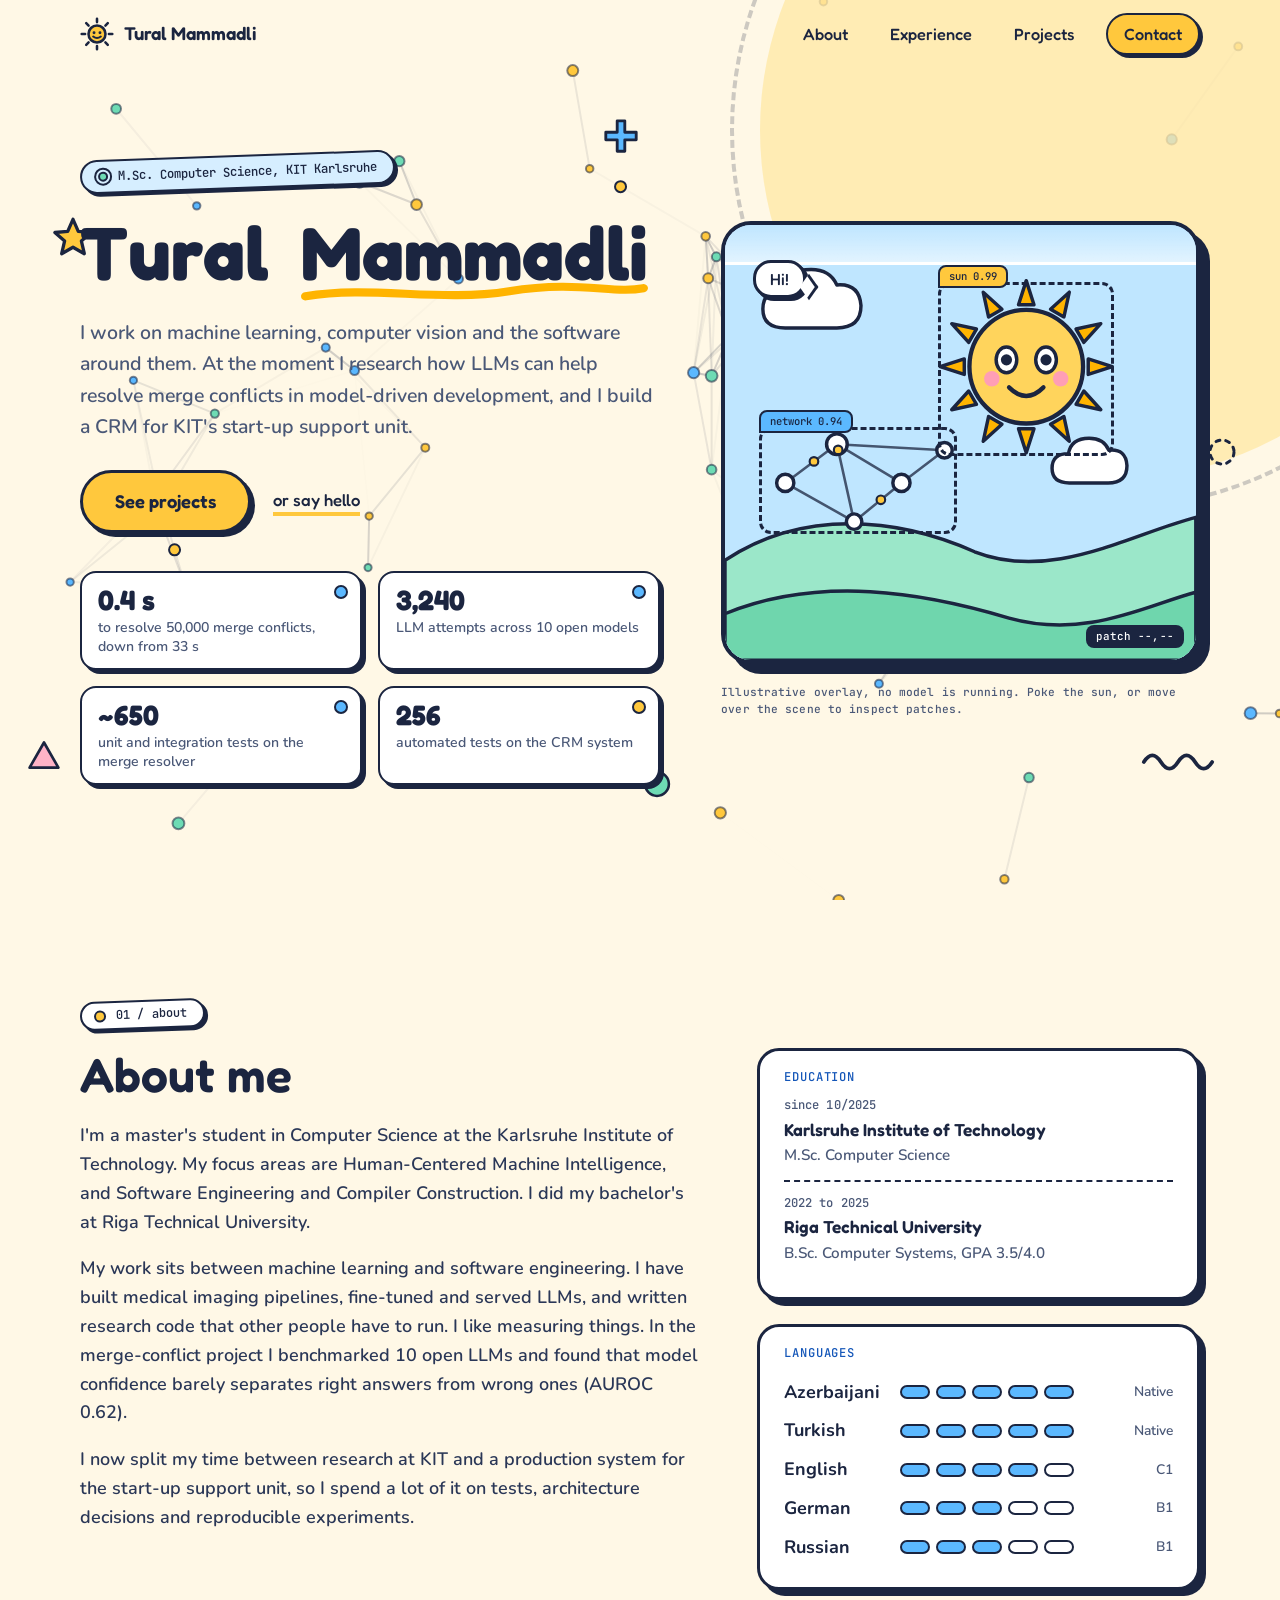
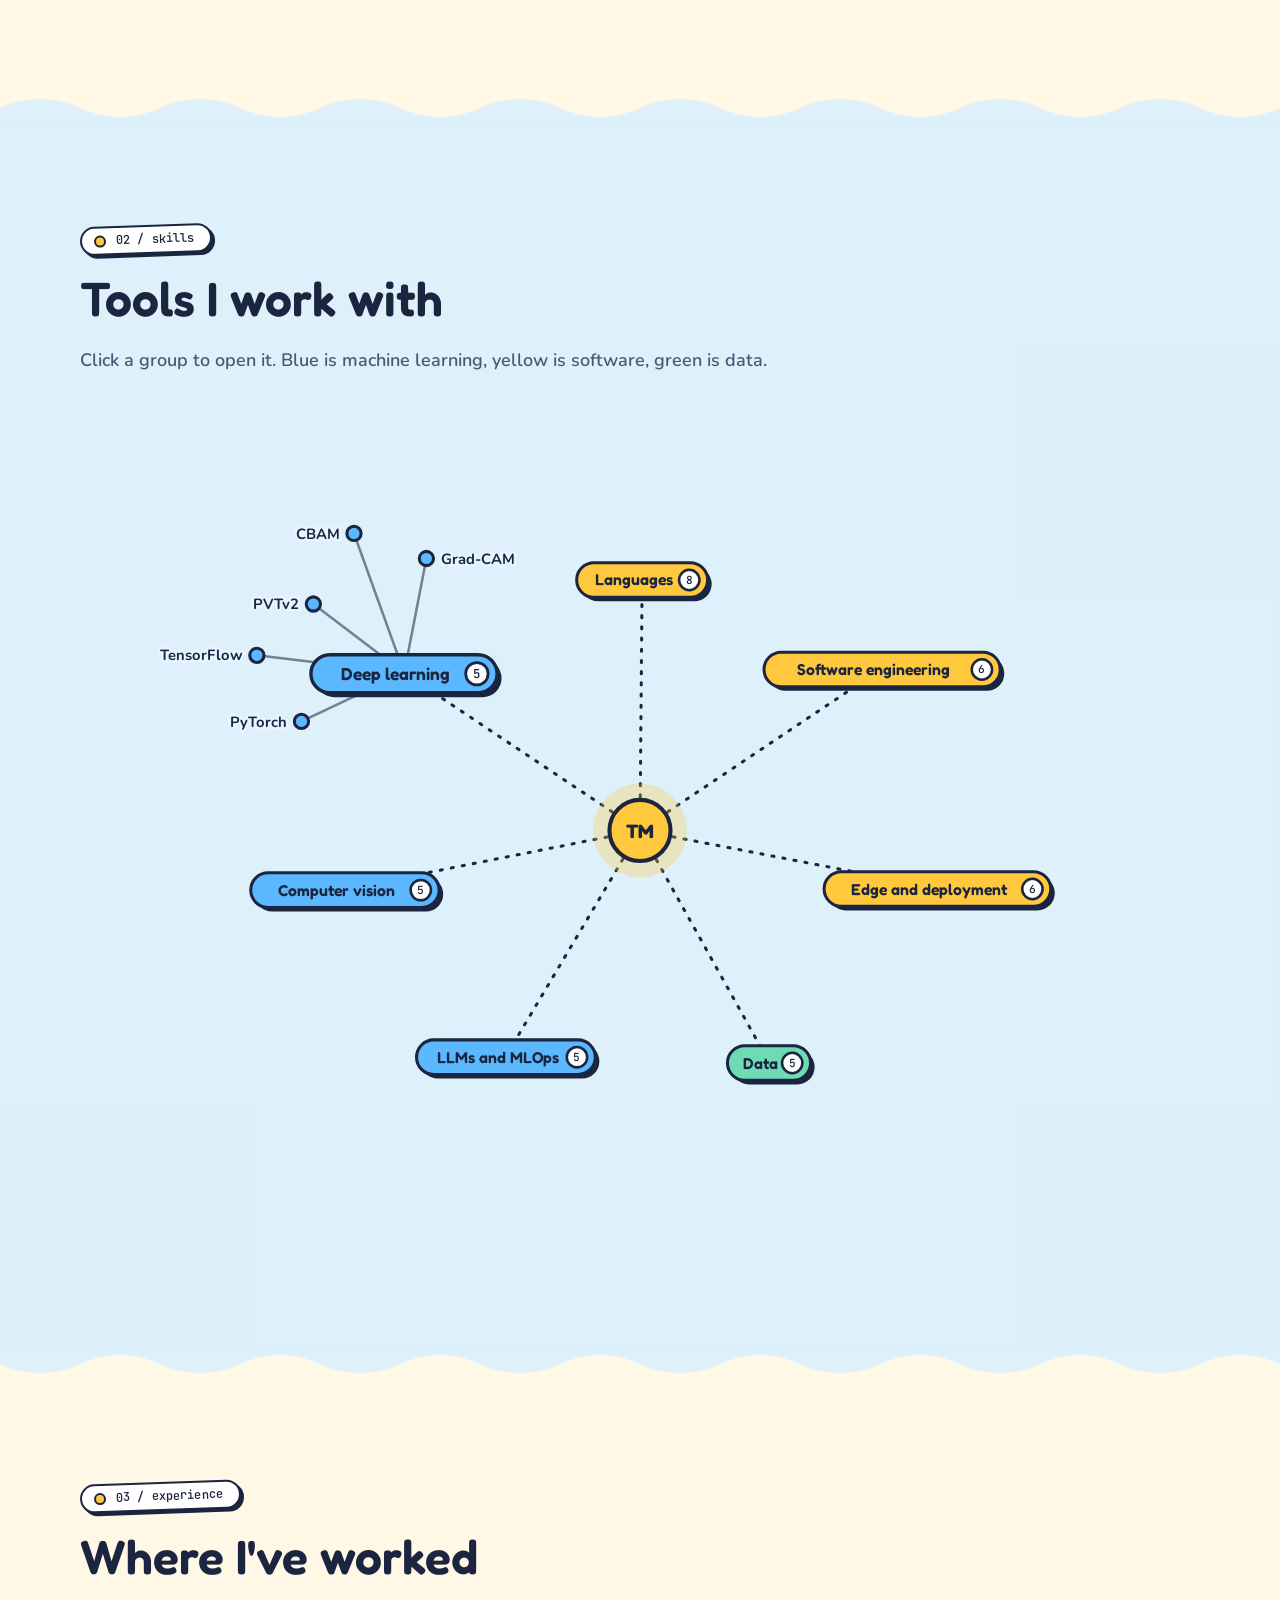
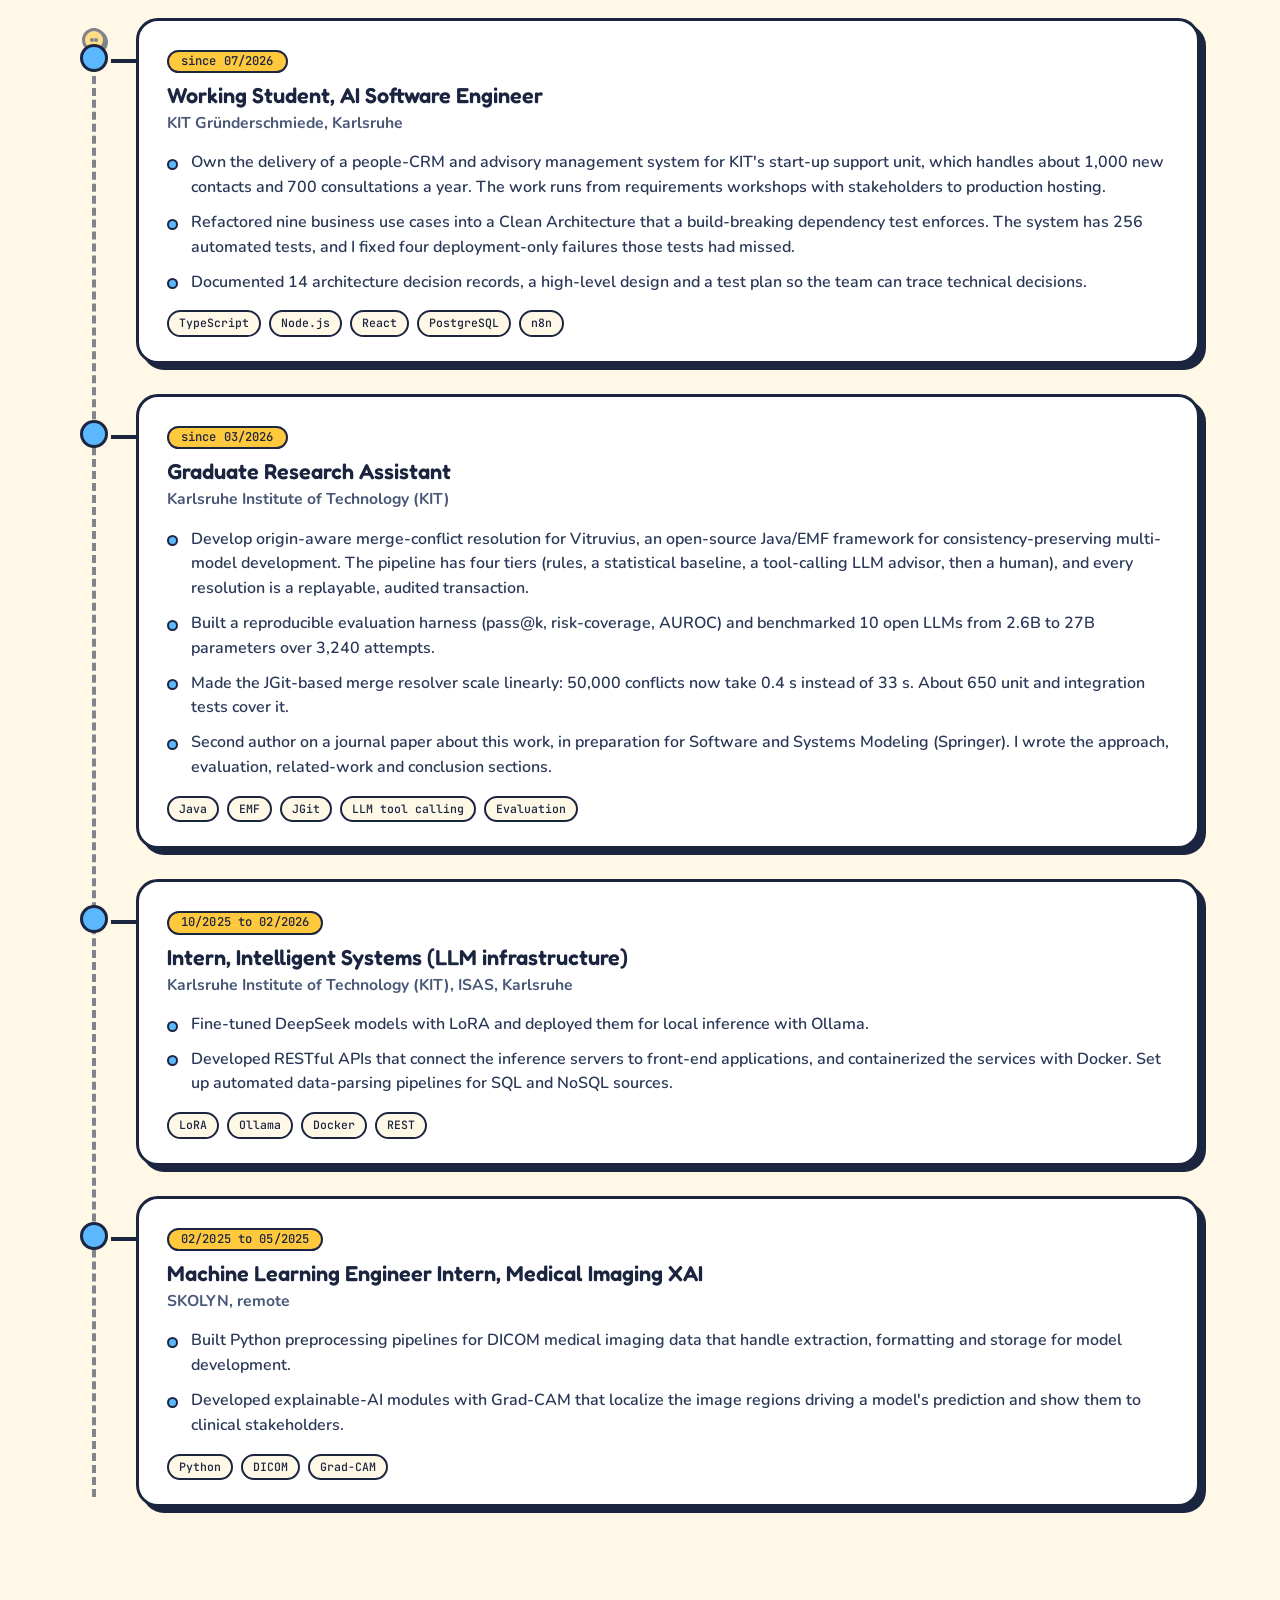
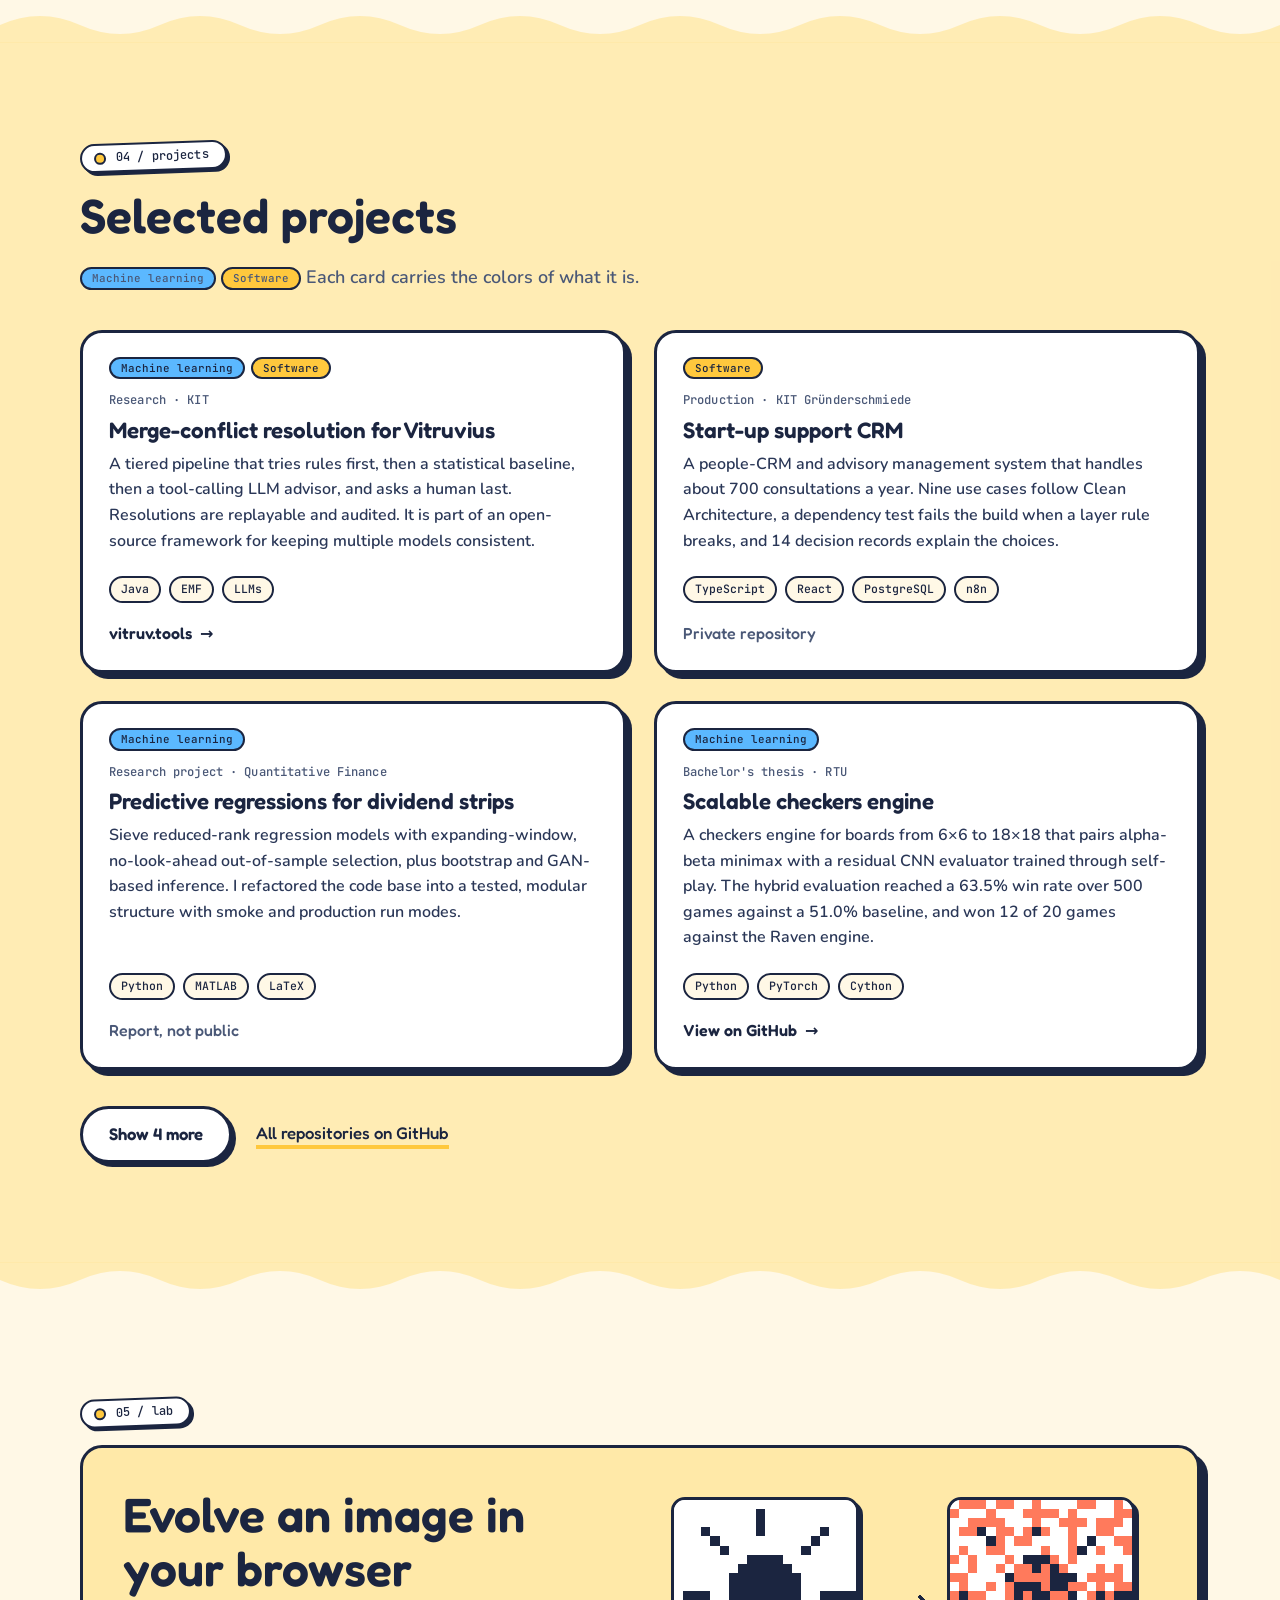
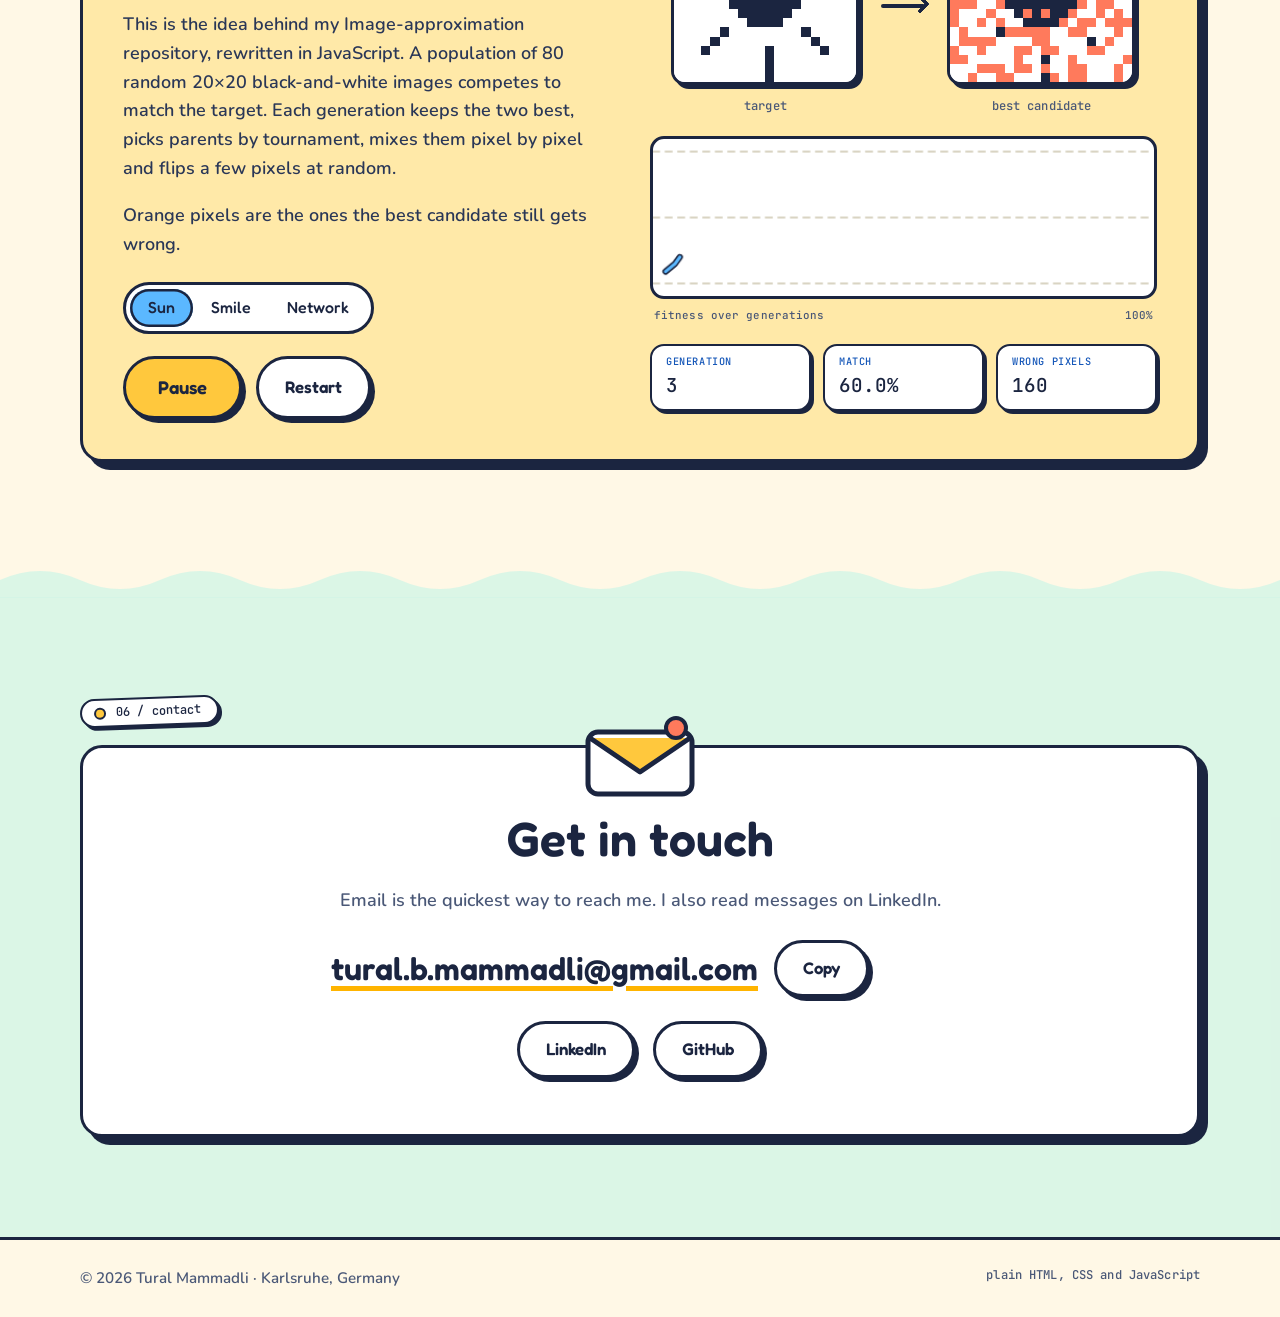
==== commit eb81e900: "Redesign portfolio with cartoon theme, network animations and vision-themed hero Rebuild as a single" ====
--- a/index.html
+++ b/index.html
@@ -1,2200 +1,431 @@
 <!DOCTYPE html>
 <html lang="en">
 <head>
-    <meta charset="UTF-8">
-    <meta name="viewport" content="width=device-width, initial-scale=1.0">
-    <title>Tural Mammadli | Java Backend Developer</title>
-    <link rel="stylesheet" href="https://fonts.googleapis.com/css2?family=JetBrains+Mono:wght@400;700&family=Poppins:wght@300;400;600;700&display=swap">
-    <link rel="stylesheet" href="https://cdnjs.cloudflare.com/ajax/libs/font-awesome/6.0.0-beta3/css/all.min.css">
-    <style>
-        :root {
-            --primary: #1e88e5;
-            --secondary: #43a047;
-            --dark: #121212;
-            --light: #f5f5f7;
-            --code-bg: #1a1a1a;
-            --success: #43a047;
-            --warning: #ffb300;
-            --text: #333;
-            --text-light: #f5f5f7;
-            --accent: #ff5252;
-        }
-
-        * {
-            margin: 0;
-            padding: 0;
-            box-sizing: border-box;
-        }
-
-        body {
-            font-family: 'Poppins', sans-serif;
-            background-color: var(--light);
-            color: var(--text);
-            line-height: 1.6;
-            overflow-x: hidden;
-        }
-
-        code, pre, .code-font {
-            font-family: 'JetBrains Mono', monospace;
-        }
-
-        .container {
-            max-width: 1200px;
-            margin: 0 auto;
-            padding: 0 2rem;
-        }
-
-        /* Header & Navigation */
-        header {
-            background: var(--dark);
-            color: var(--text-light);
-            padding: 1rem 0;
-            position: fixed;
-            width: 100%;
-            top: 0;
-            z-index: 1000;
-            box-shadow: 0 2px 10px rgba(0,0,0,0.1);
-        }
-
-        nav {
-            display: flex;
-            justify-content: space-between;
-            align-items: center;
-        }
-
-        .logo {
-            font-weight: 700;
-            font-size: 1.5rem;
-            color: var(--primary);
-        }
-
-        .logo span {
-            color: var(--secondary);
-        }
-
-        .nav-links {
-            display: flex;
-            gap: 2rem;
-        }
-
-        .nav-links a {
-            color: var(--text-light);
-            text-decoration: none;
-            transition: color 0.3s ease;
-            font-weight: 500;
-            position: relative;
-        }
-
-        .nav-links a::after {
-            content: '';
-            position: absolute;
-            width: 0;
-            height: 2px;
-            bottom: -5px;
-            left: 0;
-            background-color: var(--primary);
-            transition: width 0.3s ease;
-        }
-
-        .nav-links a:hover {
-            color: var(--primary);
-        }
-
-        .nav-links a:hover::after {
-            width: 100%;
-        }
-
-        /* Hero Section */
-        .hero {
-            height: 100vh;
-            display: flex;
-            align-items: center;
-            background: var(--dark);
-            position: relative;
-            overflow: hidden;
-        }
-
-        .hero::before {
-            content: '';
-            position: absolute;
-            top: 0;
-            left: 0;
-            width: 100%;
-            height: 100%;
-            background: linear-gradient(45deg, rgba(110, 87, 224, 0.1), rgba(255, 107, 107, 0.1));
-            z-index: 1;
-        }
-
-        .hero-content {
-            position: relative;
-            z-index: 2;
-            color: var(--text-light);
-        }
-
-        .hero h1 {
-            font-size: 3.5rem;
-            margin-bottom: 1rem;
-            line-height: 1.2;
-        }
-
-        .hero h1 .highlight {
-            color: var(--primary);
-        }
-
-        .hero p {
-            font-size: 1.2rem;
-            margin-bottom: 2rem;
-            max-width: 600px;
-        }
-
-        .hero-buttons {
-            display: flex;
-            gap: 1rem;
-        }
-
-        .btn {
-            padding: 0.8rem 2rem;
-            border: none;
-            border-radius: 5px;
-            font-weight: 600;
-            cursor: pointer;
-            transition: all 0.3s ease;
-            text-decoration: none;
-            display: inline-flex;
-            align-items: center;
-            gap: 0.5rem;
-        }
-
-        .btn-primary {
-            background: var(--primary);
-            color: white;
-        }
-
-        .btn-primary:hover {
-            background: #5a46c7;
-            transform: translateY(-3px);
-            box-shadow: 0 10px 20px rgba(110, 87, 224, 0.2);
-        }
-
-        .btn-outline {
-            background: transparent;
-            color: var(--primary);
-            border: 2px solid var(--primary);
-        }
-
-        .btn-outline:hover {
-            background: var(--primary);
-            color: white;
-            transform: translateY(-3px);
-            box-shadow: 0 10px 20px rgba(110, 87, 224, 0.2);
-        }
-
-        /* About Section */
-        section {
-            padding: 6rem 0;
-        }
-
-        .about {
-            background: var(--dark);
-            color: var(--text-light);
-        }
-
-        .about .section-title h2 {
-            color: var(--text-light);
-        }
-
-        .section-title {
-            text-align: center;
-            margin-bottom: 4rem;
-            position: relative;
-        }
-
-        .section-title h2 {
-            font-size: 2.5rem;
-            display: inline-block;
-        }
-
-        .section-title h2::after {
-            content: '';
-            position: absolute;
-            width: 80px;
-            height: 4px;
-            background: var(--primary);
-            left: 50%;
-            transform: translateX(-50%);
-            bottom: -10px;
-            border-radius: 2px;
-        }
-
-        .about-content {
-            display: grid;
-            grid-template-columns: 1fr 1fr;
-            gap: 4rem;
-            align-items: center;
-        }
-
-        .about-image {
-            position: relative;
-        }
-
-        .about-image img {
-            width: 100%;
-            border-radius: 10px;
-            box-shadow: 0 10px 30px rgba(0,0,0,0.1);
-        }
-
-        .about-image::before {
-            content: '<Developer/>';
-            position: absolute;
-            top: -20px;
-            left: -20px;
-            background: var(--primary);
-            color: white;
-            padding: 0.5rem 1rem;
-            border-radius: 5px;
-            font-family: 'JetBrains Mono', monospace;
-        }
-
-        .about-text h3 {
-            font-size: 1.8rem;
-            margin-bottom: 1rem;
-            color: var(--dark);
-        }
-
-        .about-text p {
-            margin-bottom: 1.5rem;
-            color: var(--text);
-        }
-
-        .skills {
-            display: flex;
-            flex-wrap: wrap;
-            gap: 1rem;
-            margin-top: 2rem;
-        }
-
-        .skill-tag {
-            background: var(--code-bg);
-            color: var(--text-light);
-            padding: 0.5rem 1rem;
-            border-radius: 5px;
-            font-family: 'JetBrains Mono', monospace;
-            font-size: 0.9rem;
-        }
-
-        /* Projects Section */
-        .projects {
-            background: var(--dark);
-            color: var(--text-light);
-        }
-
-        .projects .section-title h2 {
-            color: var(--text-light);
-        }
-
-        .projects-grid {
-            display: grid;
-            grid-template-columns: repeat(auto-fill, minmax(350px, 1fr));
-            gap: 2rem;
-        }
-
-        .project-card {
-            background: var(--code-bg);
-            border-radius: 10px;
-            overflow: hidden;
-            box-shadow: 0 5px 15px rgba(0,0,0,0.05);
-            transition: transform 0.3s ease, box-shadow 0.3s ease;
-            display: flex;
-            flex-direction: column;
-        }
-
-        .project-card:hover {
-            transform: translateY(-10px);
-            box-shadow: 0 15px 30px rgba(0,0,0,0.1);
-        }
-
-        .project-image {
-            height: 200px;
-            background-size: cover;
-            background-position: center;
-            position: relative;
-        }
-
-        .project-image::before {
-            content: '';
-            position: absolute;
-            top: 0;
-            left: 0;
-            width: 100%;
-            height: 100%;
-            background: linear-gradient(to bottom, transparent, rgba(0,0,0,0.7));
-        }
-
-        .project-category {
-            position: absolute;
-            top: 1rem;
-            right: 1rem;
-            background: var(--primary);
-            color: white;
-            padding: 0.3rem 0.8rem;
-            border-radius: 20px;
-            font-size: 0.8rem;
-            font-weight: 600;
-        }
-
-        .project-content {
-            padding: 1.5rem;
-            flex: 1;
-            display: flex;
-            flex-direction: column;
-        }
-
-        .project-content h3 {
-            margin-bottom: 0.5rem;
-            font-size: 1.3rem;
-            color: var(--text-light);
-        }
-
-        .project-content p {
-            margin-bottom: 1.5rem;
-            color: #b0b0b0;
-            flex: 1;
-        }
-
-        .project-links {
-            display: flex;
-            gap: 1rem;
-        }
-
-        .project-links a {
-            text-decoration: none;
-            color: var(--primary);
-            font-weight: 600;
-            display: flex;
-            align-items: center;
-            gap: 0.3rem;
-            transition: color 0.3s ease;
-        }
-
-        .project-links a:hover {
-            color: var(--secondary);
-        }
-
-        /* Contact Section */
-        .contact {
-            background: var(--dark);
-            color: var(--text-light);
-        }
-
-        .contact-wrapper {
-            display: grid;
-            grid-template-columns: 1fr 1fr;
-            gap: 4rem;
-        }
-
-        .contact-info h3 {
-            font-size: 1.8rem;
-            margin-bottom: 2rem;
-        }
-
-        .contact-info p {
-            margin-bottom: 1.5rem;
-        }
-
-        .contact-links {
-            display: flex;
-            flex-direction: column;
-            gap: 1rem;
-            margin-top: 2rem;
-        }
-
-        .contact-link {
-            display: flex;
-            align-items: center;
-            gap: 1rem;
-            color: var(--text-light);
-            text-decoration: none;
-            transition: color 0.3s ease;
-        }
-
-        .contact-link:hover {
-            color: var(--primary);
-        }
-
-        .contact-link i {
-            font-size: 1.5rem;
-            color: var(--primary);
-        }
-
-        .contact-form {
-            background: rgba(255,255,255,0.05);
-            padding: 2rem;
-            border-radius: 10px;
-        }
-
-        .form-group {
-            margin-bottom: 1.5rem;
-        }
-
-        .form-group label {
-            display: block;
-            margin-bottom: 0.5rem;
-            font-weight: 500;
-        }
-
-        .form-control {
-            width: 100%;
-            padding: 0.8rem;
-            border: none;
-            border-radius: 5px;
-            background: rgba(255,255,255,0.1);
-            color: var(--text-light);
-            font-family: 'Poppins', sans-serif;
-        }
-
-        .form-control::placeholder {
-            color: rgba(255,255,255,0.5);
-        }
-
-        .form-control:focus {
-            outline: 2px solid var(--primary);
-        }
-
-        /* Footer */
-        footer {
-            background: var(--dark);
-            color: var(--text-light);
-            padding: 2rem 0;
-            text-align: center;
-        }
-
-        .social-links {
-            display: flex;
-            justify-content: center;
-            gap: 1.5rem;
-            margin: 1.5rem 0;
-        }
-
-        .social-links a {
-            color: var(--text-light);
-            font-size: 1.5rem;
-            transition: color 0.3s ease, transform 0.3s ease;
-        }
-
-        .social-links a:hover {
-            color: var(--primary);
-            transform: translateY(-5px);
-        }
-
-        /* Terminal Effect */
-        .terminal {
-            background: var(--code-bg);
-            border-radius: 10px;
-            padding: 1.5rem;
-            color: var(--text-light);
-            font-family: 'JetBrains Mono', monospace;
-            margin-bottom: 2rem;
-            box-shadow: 0 10px 30px rgba(0,0,0,0.2);
-            position: relative;
-        }
-
-        .terminal-header {
-            display: flex;
-            gap: 0.5rem;
-            margin-bottom: 1rem;
-        }
-
-        .terminal-btn {
-            width: 12px;
-            height: 12px;
-            border-radius: 50%;
-        }
-
-        .terminal-btn.red {
-            background: #ff5f56;
-        }
-
-        .terminal-btn.yellow {
-            background: #ffbd2e;
-        }
-
-        .terminal-btn.green {
-            background: #27c93f;
-        }
-
-        .terminal-content {
-            line-height: 1.8;
-        }
-
-        .terminal-prompt {
-            color: var(--success);
-        }
-
-        .terminal-command {
-            color: white;
-        }
-
-        .terminal-output {
-            color: #8be9fd;
-        }
-
-        .typing {
-            border-right: 2px solid var(--primary);
-            animation: blink 1s step-end infinite;
-        }
-
-        @keyframes blink {
-            from, to { border-color: transparent }
-            50% { border-color: var(--primary); }
-        }
-
-        /* Responsive Design */
-        @media (max-width: 992px) {
-            .about-content {
-                grid-template-columns: 1fr;
-            }
-            
-            .contact-wrapper {
-                grid-template-columns: 1fr;
-            }
-        }
-
-        @media (max-width: 768px) {
-            .hero h1 {
-                font-size: 2.5rem;
-            }
-            
-            .nav-links {
-                display: none;
-            }
-            
-            .projects-grid {
-                grid-template-columns: 1fr;
-            }
-        }
-
-        /* Game Section */
-        .game-container {
-            background: var(--code-bg);
-            border-radius: 10px;
-            padding: 2rem;
-            margin-top: 4rem;
-            color: var(--text-light);
-        }
-
-        .game-title {
-            font-size: 1.5rem;
-            margin-bottom: 1rem;
-            color: var(--primary);
-            font-family: 'JetBrains Mono', monospace;
-        }
-
-        .game-board {
-            display: grid;
-            grid-template-columns: repeat(3, 80px);
-            grid-template-rows: repeat(3, 80px);
-            gap: 10px;
-            margin: 2rem auto;
-            max-width: 260px;
-        }
-
-        .game-cell {
-            background: rgba(255,255,255,0.1);
-            display: flex;
-            align-items: center;
-            justify-content: center;
-            font-size: 2rem;
-            cursor: pointer;
-            transition: all 0.3s ease;
-            border-radius: 5px;
-        }
-
-        .game-cell:hover {
-            background: rgba(255,255,255,0.2);
-        }
-
-        .game-status {
-            margin-top: 1rem;
-            font-family: 'JetBrains Mono', monospace;
-            text-align: center;
-        }
-
-        .game-reset {
-            background: var(--primary);
-            color: white;
-            border: none;
-            padding: 0.5rem 1rem;
-            margin-top: 1rem;
-            border-radius: 5px;
-            cursor: pointer;
-            font-family: 'JetBrains Mono', monospace;
-            display: block;
-            margin: 1rem auto;
-        }
-
-        .game-reset:hover {
-            background: var(--secondary);
-        }
-
-        .experience-item {
-            margin-bottom: 2rem;
-        }
-
-        .experience-title {
-            display: flex;
-            justify-content: space-between;
-            margin-bottom: 0.5rem;
-        }
-
-        .experience-title h3 {
-            color: var(--primary);
-            margin: 0;
-        }
-
-        .experience-title .date {
-            color: var(--secondary);
-            font-weight: 500;
-        }
-
-        .experience-subtitle {
-            font-style: italic;
-            margin-bottom: 0.5rem;
-            color: #f0f0f0;
-            font-weight: 500;
-        }
-
-        .experience-list {
-            list-style-type: none;
-            padding-left: 1.5rem;
-        }
-
-        .experience-list li {
-            position: relative;
-            margin-bottom: 0.5rem;
-            color: #f0f0f0;
-        }
-
-        .experience-list li:before {
-            content: '•';
-            position: absolute;
-            left: -1.5rem;
-            color: var(--primary);
-        }
-
-        .nested-list {
-            list-style-type: none;
-            padding-left: 1.5rem;
-        }
-
-        .nested-list li {
-            position: relative;
-            margin-bottom: 0.5rem;
-            color: #e0e0e0;
-        }
-
-        .nested-list li:before {
-            content: '○';
-            position: absolute;
-            left: -1.5rem;
-            color: var(--secondary);
-        }
-
-        /* 3D Animation Styles */
-        .scene {
-            position: absolute;
-            top: 0;
-            left: 0;
-            width: 100%;
-            height: 100%;
-            z-index: -1;
-            pointer-events: none;
-            overflow: hidden;
-        }
-
-        .floating-animal {
-            position: absolute;
-            width: 60px;
-            height: 60px;
-            transform-style: preserve-3d;
-            animation: float 15s ease-in-out infinite;
-            pointer-events: none;
-            opacity: 0.7;
-            transition: all 0.3s ease;
-        }
-
-        .floating-animal:hover {
-            opacity: 1;
-            transform: scale(1.2);
-        }
-
-        @keyframes float {
-            0% {
-                transform: translateY(0px) translateX(0px) rotate(0deg) scale(1);
-            }
-            25% {
-                transform: translateY(-20px) translateX(20px) rotate(5deg) scale(1.05);
-            }
-            50% {
-                transform: translateY(10px) translateX(-15px) rotate(-5deg) scale(0.95);
-            }
-            75% {
-                transform: translateY(-15px) translateX(-25px) rotate(10deg) scale(1.1);
-            }
-            100% {
-                transform: translateY(0px) translateX(0px) rotate(0deg) scale(1);
-            }
-        }
-
-        .particle-container {
-            position: absolute;
-            top: 0;
-            left: 0;
-            width: 100%;
-            height: 100%;
-            overflow: hidden;
-            z-index: -1;
-        }
-
-        .particle {
-            position: absolute;
-            border-radius: 50%;
-            background: var(--primary);
-            opacity: 0.3;
-            pointer-events: none;
-        }
-
-        /* Animated Skills Bar */
-        .skill-progress {
-            height: 8px;
-            background: rgba(255,255,255,0.1);
-            border-radius: 4px;
-            margin-bottom: 15px;
-            position: relative;
-            overflow: hidden;
-            width: 100%;
-        }
-
-        .skill-progress-bar {
-            height: 100%;
-            background: linear-gradient(to right, var(--primary), var(--secondary));
-            border-radius: 4px;
-            position: absolute;
-            top: 0;
-            left: 0;
-            width: 0;
-            transition: width 1.5s ease;
-        }
-
-        .skill-item {
-            margin-bottom: 20px;
-        }
-
-        .skill-name {
-            display: flex;
-            justify-content: space-between;
-            margin-bottom: 5px;
-            font-family: 'JetBrains Mono', monospace;
-            font-size: 0.9rem;
-        }
-
-        /* 3D Card Effect */
-        .project-card {
-            transition: transform 0.5s ease, box-shadow 0.5s ease;
-            transform-style: preserve-3d;
-            perspective: 1000px;
-        }
-
-        .project-card:hover {
-            transform: translateY(-10px) rotateX(5deg) rotateY(5deg);
-            box-shadow: 0 20px 30px rgba(0,0,0,0.2);
-        }
-
-        /* Animated Icons */
-        .tech-icon {
-            font-size: 2rem;
-            margin: 0 10px;
-            color: var(--text-light);
-            transition: all 0.3s ease;
-            display: inline-block;
-        }
-
-        .tech-icon:hover {
-            color: var(--primary);
-            transform: translateY(-10px) rotate(10deg) scale(1.2);
-        }
-
-        .tech-icons {
-            text-align: center;
-            margin: 3rem 0;
-        }
-
-        /* Animated Background */
-        .animated-bg {
-            position: fixed;
-            top: 0;
-            left: 0;
-            width: 100%;
-            height: 100%;
-            z-index: -2;
-            background: var(--dark);
-        }
-
-        /* Interactive Code Block */
-        .interactive-code {
-            background: var(--code-bg);
-            border-radius: 10px;
-            padding: 1.5rem;
-            font-family: 'JetBrains Mono', monospace;
-            color: var(--text-light);
-            position: relative;
-            overflow: hidden;
-            margin: 2rem 0;
-        }
-
-        .code-line {
-            display: block;
-            line-height: 1.6;
-        }
-
-        .code-comment {
-            color: #6272a4;
-        }
-
-        .code-keyword {
-            color: #ff79c6;
-        }
-
-        .code-string {
-            color: #f1fa8c;
-        }
-
-        .code-function {
-            color: #50fa7b;
-        }
-
-        .code-variable {
-            color: #8be9fd;
-        }
-
-        /* Animated cursor */
-        .cursor {
-            display: inline-block;
-            width: 10px;
-            height: 20px;
-            background: var(--primary);
-            animation: blink 1s step-end infinite;
-            vertical-align: middle;
-        }
-
-        /* Loading Bar Animation */
-        .loading-container {
-            width: 100%;
-            height: 4px;
-            background: rgba(255,255,255,0.1);
-            position: fixed;
-            top: 0;
-            left: 0;
-            z-index: 1000;
-        }
-
-        .loading-bar {
-            height: 100%;
-            background: linear-gradient(to right, var(--primary), var(--secondary));
-            width: 0%;
-            transition: width 0.3s ease;
-        }
-
-        /* Scroll Indicator */
-        .scroll-indicator-container {
-            position: fixed;
-            top: 0;
-            right: 20px;
-            height: 100vh;
-            display: flex;
-            flex-direction: column;
-            justify-content: center;
-            align-items: center;
-            z-index: 100;
-            pointer-events: none;
-        }
-
-        .scroll-indicator {
-            width: 3px;
-            height: 100px;
-            background: rgba(255,255,255,0.1);
-            border-radius: 3px;
-            position: relative;
-            overflow: hidden;
-        }
-
-        .scroll-indicator-progress {
-            position: absolute;
-            top: 0;
-            left: 0;
-            width: 100%;
-            background: var(--primary);
-            height: 0%;
-            transition: height 0.1s ease;
-        }
-
-        .scroll-label {
-            font-size: 0.7rem;
-            color: var(--text-light);
-            margin-top: 10px;
-            opacity: 0.7;
-            text-transform: uppercase;
-            letter-spacing: 2px;
-            writing-mode: vertical-rl;
-            transform: rotate(180deg);
-        }
-
-        /* 3D Button Effect */
-        .btn {
-            position: relative;
-            transform-style: preserve-3d;
-            transition: all 0.3s ease;
-        }
-
-        .btn::before {
-            content: '';
-            position: absolute;
-            width: 100%;
-            height: 100%;
-            top: 5px;
-            left: 0;
-            background: rgba(0,0,0,0.2);
-            border-radius: 5px;
-            transform: translateZ(-1px);
-            transition: all 0.3s ease;
-        }
-
-        .btn:hover {
-            transform: translateY(-5px) translateZ(10px);
-        }
-
-        .btn:hover::before {
-            top: 10px;
-        }
-
-        .btn:active {
-            transform: translateY(0) translateZ(0);
-        }
-
-        .btn:active::before {
-            top: 0;
-        }
-
-        /* Additional text styling for better readability */
-        .highlight-text {
-            color: #f0f0f0;
-            font-weight: 400;
-            line-height: 1.8;
-            letter-spacing: 0.3px;
-            background: rgba(18, 18, 18, 0.8);
-            padding: 15px;
-            border-left: 3px solid var(--primary);
-            border-radius: 0 5px 5px 0;
-            margin: 15px 0;
-            box-shadow: 0 3px 10px rgba(0, 0, 0, 0.2);
-        }
-
-        .text-highlight {
-            color: var(--primary);
-            font-weight: 600;
-            text-shadow: 0 0 3px rgba(30, 136, 229, 0.3);
-        }
-
-        /* Replace walking animal animations with advanced 3D animations */
-        .walking-animal {
-            display: none; /* Hide the old walking animals */
-        }
-
-        /* Advanced 3D Animals */
-        .animal-3d-container {
-            display: none;
-        }
-
-        .ai-brain {
-            display: none;
-        }
-
-        /* Neural Network Animation */
-        .neural-network {
-            position: fixed;
-            top: 0;
-            left: 0;
-            width: 100%;
-            height: 100%;
-            z-index: -2;
-            opacity: 0.15;
-            pointer-events: none;
-        }
-
-        .neural-node {
-            position: absolute;
-            width: 6px;
-            height: 6px;
-            background: var(--primary);
-            border-radius: 50%;
-        }
-
-        .neural-connection {
-            position: absolute;
-            height: 1px;
-            background: var(--primary);
-            transform-origin: left center;
-            opacity: 0.6;
-        }
-
-        /* AI Brain Visualization */
-        .ai-brain {
-            position: absolute;
-            top: 50%;
-            right: 5%;
-            transform: translateY(-50%);
-            width: 200px;
-            height: 200px;
-            z-index: 10;
-            opacity: 0.8;
-            pointer-events: none;
-        }
-
-        .ai-brain-container {
-            position: relative;
-            width: 100%;
-            height: 100%;
-        }
-
-        .brain-pulse {
-            position: absolute;
-            width: 100%;
-            height: 100%;
-            border-radius: 50%;
-            background: radial-gradient(circle, rgba(30,136,229,0.3) 0%, rgba(67,160,71,0.1) 50%, rgba(0,0,0,0) 70%);
-            animation: pulse 3s infinite ease-out;
-        }
-
-        @keyframes pulse {
-            0% { transform: scale(0.8); opacity: 0.8; }
-            50% { transform: scale(1.2); opacity: 0.2; }
-            100% { transform: scale(0.8); opacity: 0.8; }
-        }
-
-        /* Data Stream Animation */
-        .data-stream {
-            position: fixed;
-            top: 0;
-            left: 0;
-            width: 100%;
-            height: 100%;
-            z-index: -3;
-            pointer-events: none;
-            overflow: hidden;
-        }
-
-        .data-particle {
-            position: absolute;
-            width: 2px;
-            height: 10px;
-            background: var(--primary);
-            opacity: 0.5;
-            border-radius: 2px;
-            animation: data-flow 8s linear infinite;
-        }
-
-        @keyframes data-flow {
-            0% { transform: translateY(-100%) translateX(0); opacity: 0; }
-            10% { opacity: 0.7; }
-            90% { opacity: 0.7; }
-            100% { transform: translateY(100vh) translateX(20px); opacity: 0; }
-        }
-
-        /* AI Theme Enhancements */
-        .ai-badge {
-            display: inline-flex;
-            align-items: center;
-            background: linear-gradient(135deg, var(--primary), var(--secondary));
-            color: white;
-            padding: 5px 10px;
-            border-radius: 20px;
-            font-size: 0.8rem;
-            margin: 5px;
-            box-shadow: 0 3px 6px rgba(0,0,0,0.1);
-            transition: all 0.3s ease;
-        }
-
-        .ai-badge:hover {
-            transform: translateY(-3px);
-            box-shadow: 0 6px 12px rgba(0,0,0,0.15);
-        }
-
-        .ai-badge i {
-            margin-right: 5px;
-        }
-
-        .ai-tags-container {
-            display: flex;
-            flex-wrap: wrap;
-            margin: 15px 0;
-        }
-
-        /* Matrix Rain Effect */
-        .matrix-rain {
-            position: fixed;
-            top: 0;
-            left: 0;
-            width: 100%;
-            height: 100%;
-            z-index: -4;
-            pointer-events: none;
-            opacity: 0.05;
-        }
-
-        .matrix-column {
-            position: absolute;
-            top: 0;
-            font-family: 'JetBrains Mono', monospace;
-            color: var(--primary);
-            font-size: 14px;
-            line-height: 1;
-            white-space: nowrap;
-        }
-
-        /* Holographic Effect */
-        .hologram {
-            position: relative;
-            overflow: hidden;
-            display: inline-block;
-            color: var(--primary);
-            text-shadow: 0 0 5px rgba(30, 136, 229, 0.5);
-            animation: pulse-text 2s infinite alternate;
-        }
-
-        .hologram::before {
-            content: '';
-            position: absolute;
-            top: 0;
-            left: -100%;
-            width: 50%;
-            height: 100%;
-            background: linear-gradient(
-                to right,
-                rgba(255, 255, 255, 0) 0%,
-                rgba(255, 255, 255, 0.3) 50%,
-                rgba(255, 255, 255, 0) 100%
-            );
-            transform: skewX(-25deg);
-            animation: hologram-shine 4s infinite;
-        }
-
-        @keyframes hologram-shine {
-            0% { left: -100%; }
-            20% { left: 100%; }
-            100% { left: 100%; }
-        }
-
-        @keyframes pulse-text {
-            0% { text-shadow: 0 0 5px rgba(30, 136, 229, 0.5); }
-            100% { text-shadow: 0 0 15px rgba(30, 136, 229, 0.8); }
-        }
-    </style>
+  <meta charset="UTF-8">
+  <meta name="viewport" content="width=device-width, initial-scale=1.0">
+  <title>Tural Mammadli | Machine learning and software engineering</title>
+  <meta name="description" content="Portfolio of Tural Mammadli, M.Sc. Computer Science student at KIT in Karlsruhe. Machine learning, computer vision, LLM evaluation and production software.">
+  <meta name="theme-color" content="#FFF8E6">
+  <meta property="og:title" content="Tural Mammadli">
+  <meta property="og:description" content="Computer science student at KIT working on machine learning, computer vision and the software around them.">
+  <meta property="og:type" content="website">
+  <link rel="icon" href="data:image/svg+xml,%3Csvg xmlns='http://www.w3.org/2000/svg' viewBox='0 0 32 32'%3E%3Ccircle cx='16' cy='16' r='9' fill='%23FFC83D' stroke='%231B2540' stroke-width='2.5'/%3E%3Ccircle cx='13' cy='15' r='1.5' fill='%231B2540'/%3E%3Ccircle cx='19' cy='15' r='1.5' fill='%231B2540'/%3E%3Cpath d='M12.5 19.5q3.5 3 7 0' stroke='%231B2540' stroke-width='2' fill='none' stroke-linecap='round'/%3E%3C/svg%3E">
+  <link rel="preconnect" href="https://fonts.googleapis.com">
+  <link rel="preconnect" href="https://fonts.gstatic.com" crossorigin>
+  <link href="https://fonts.googleapis.com/css2?family=Fredoka:wght@500;600;700&family=JetBrains+Mono:wght@500&family=Nunito:wght@400;600;700;800&display=swap" rel="stylesheet">
+  <link rel="stylesheet" href="styles.css">
+  <script>document.documentElement.classList.add('js');</script>
 </head>
 <body>
-    <!-- Loading Bar -->
-    <div class="loading-container">
-        <div class="loading-bar" id="loading-bar"></div>
+  <canvas id="net" aria-hidden="true"></canvas>
+  <a class="skip" href="#main">Skip to content</a>
+
+  <header class="nav" id="nav">
+    <div class="wrap nav-inner">
+      <a class="brand" href="#top" aria-label="Tural Mammadli, back to top">
+        <svg viewBox="0 0 40 40" width="34" height="34" aria-hidden="true">
+          <g class="brand-rays" stroke="#1B2540" stroke-width="3" stroke-linecap="round"><path d="M20 2v4M20 34v4M2 20h4M34 20h4M7.3 7.3l2.8 2.8M29.9 29.9l2.8 2.8M32.7 7.3l-2.8 2.8M10.1 29.9l-2.8 2.8"/></g>
+          <circle cx="20" cy="20" r="10" fill="#FFC83D" stroke="#1B2540" stroke-width="3"/>
+          <circle cx="16.5" cy="18.5" r="1.7" fill="#1B2540"/><circle cx="23.5" cy="18.5" r="1.7" fill="#1B2540"/>
+          <path d="M15.5 23q4.5 3.5 9 0" stroke="#1B2540" stroke-width="2.4" fill="none" stroke-linecap="round"/>
+        </svg>
+        <span>Tural Mammadli</span>
+      </a>
+      <button class="nav-toggle" id="navToggle" aria-expanded="false" aria-controls="navLinks" aria-label="Toggle menu"><span></span><span></span></button>
+      <nav id="navLinks" class="nav-links" aria-label="Main">
+        <a href="#about">About</a>
+        <a href="#experience">Experience</a>
+        <a href="#projects">Projects</a>
+        <a href="#contact" class="nav-cta">Contact</a>
+      </nav>
     </div>
-
-    <!-- Scroll Indicator -->
-    <div class="scroll-indicator-container">
-        <div class="scroll-indicator">
-            <div class="scroll-indicator-progress" id="scroll-progress"></div>
-        </div>
-        <div class="scroll-label">Scroll</div>
+    <div class="progress" aria-hidden="true"><i id="progressBar"></i><b id="progressSun"></b></div>
+  </header>
+
+  <main id="main">
+    <!-- HERO -->
+    <section class="hero" id="top">
+      <div class="floaties" aria-hidden="true">
+        <svg class="fl fl-star" data-depth="26" viewBox="0 0 40 40" width="44" height="44"><path d="M20 3l4.8 11 11.7 1-8.9 7.7 2.7 11.6L20 28.4 9.7 34.3l2.7-11.6L3.5 15l11.7-1z" fill="#FFC83D" stroke="#1B2540" stroke-width="3" stroke-linejoin="round"/></svg>
+        <svg class="fl fl-plus" data-depth="-18" viewBox="0 0 40 40" width="38" height="38"><path d="M16 4h8v12h12v8H24v12h-8V24H4v-8h12z" fill="#5BB8FF" stroke="#1B2540" stroke-width="3" stroke-linejoin="round"/></svg>
+        <svg class="fl fl-dot" data-depth="34" viewBox="0 0 40 40" width="34" height="34"><circle cx="20" cy="20" r="14" fill="#6EDBB4" stroke="#1B2540" stroke-width="3"/></svg>
+        <svg class="fl fl-squig" data-depth="-30" viewBox="0 0 80 24" width="76" height="24"><path d="M4 12q9-14 18 0t18 0 18 0 18 0" fill="none" stroke="#1B2540" stroke-width="4" stroke-linecap="round"/></svg>
+        <svg class="fl fl-tri" data-depth="22" viewBox="0 0 40 40" width="36" height="36"><path d="M20 5l16 28H4z" fill="#FFB3C7" stroke="#1B2540" stroke-width="3" stroke-linejoin="round"/></svg>
+        <svg class="fl fl-ring" data-depth="-24" viewBox="0 0 40 40" width="40" height="40"><circle cx="20" cy="20" r="12" fill="none" stroke="#1B2540" stroke-width="3" stroke-dasharray="4 6" stroke-linecap="round"/></svg>
+      </div>
+
+      <div class="wrap hero-grid">
+        <div class="hero-copy">
+          <p class="sticker"><span class="pulse"></span>M.Sc. Computer Science, KIT Karlsruhe</p>
+          <h1 id="title" aria-label="Tural Mammadli">
+            <span class="word" aria-hidden="true">Tural</span>
+            <span class="word accent" aria-hidden="true">Mammadli<svg class="scribble" viewBox="0 0 300 22" preserveAspectRatio="none"><path pathLength="1" d="M4 14C60 3 120 20 180 9S270 12 296 6"/></svg></span>
+          </h1>
+          <p class="lead">I work on machine learning, computer vision and the software around them. At the moment I research how LLMs can help resolve merge conflicts in model-driven development, and I build a CRM for KIT's start-up support unit.</p>
+          <div class="cta-row">
+            <a class="btn btn-primary" href="#projects">See projects</a>
+            <a class="text-link" href="#contact">or say hello</a>
+          </div>
+          <dl class="stats">
+            <div class="s-ml"><dt data-count="0.4" data-decimals="1" data-suffix=" s">0.4 s</dt><dd>to resolve 50,000 merge conflicts, down from 33 s</dd></div>
+            <div class="s-ml"><dt data-count="3240">3,240</dt><dd>LLM attempts across 10 open models</dd></div>
+            <div class="s-ml"><dt data-count="650" data-prefix="~">~650</dt><dd>unit and integration tests on the merge resolver</dd></div>
+            <div class="s-sw"><dt data-count="256">256</dt><dd>automated tests on the CRM system</dd></div>
+          </dl>
+        </div>
+
+        <figure class="vision" id="vision">
+          <div class="vision-frame" id="visionFrame">
+            <svg class="scene" viewBox="0 0 547 506" preserveAspectRatio="xMidYMid slice" role="img" aria-label="Cartoon of a smiling sun above green hills, with a small network of connected nodes">
+              <rect width="547" height="506" fill="#BFE6FF"/>
+              <g class="cloud cloud-a" stroke="#1B2540" stroke-width="4" stroke-linejoin="round" fill="#fff"><path d="M70 120q-26 0-26-22t24-22q4-24 32-24 22 0 30 18 26-2 28 24 0 26-28 26z"/></g>
+              <g class="cloud cloud-b" stroke="#1B2540" stroke-width="4" stroke-linejoin="round" fill="#fff"><path d="M400 300q-20 0-20-17t19-17q3-18 24-18 17 0 23 14 20-2 21 18 0 20-22 20z"/></g>
+              <g class="mascot" id="mascot" transform="translate(350 165)">
+                <g class="bob">
+                  <g class="rays" stroke="#1B2540" stroke-width="4" stroke-linejoin="round" fill="#FFB400">
+                    <path d="M-9 -72L0 -100L9 -72z"/><path d="M-9 -72L0 -100L9 -72z" transform="rotate(30)"/><path d="M-9 -72L0 -100L9 -72z" transform="rotate(60)"/><path d="M-9 -72L0 -100L9 -72z" transform="rotate(90)"/><path d="M-9 -72L0 -100L9 -72z" transform="rotate(120)"/><path d="M-9 -72L0 -100L9 -72z" transform="rotate(150)"/><path d="M-9 -72L0 -100L9 -72z" transform="rotate(180)"/><path d="M-9 -72L0 -100L9 -72z" transform="rotate(210)"/><path d="M-9 -72L0 -100L9 -72z" transform="rotate(240)"/><path d="M-9 -72L0 -100L9 -72z" transform="rotate(270)"/><path d="M-9 -72L0 -100L9 -72z" transform="rotate(300)"/><path d="M-9 -72L0 -100L9 -72z" transform="rotate(330)"/>
+                  </g>
+                  <g class="squash">
+                    <circle id="mascotBody" r="66" fill="#FFD45C" stroke="#1B2540" stroke-width="5"/>
+                    <circle cx="-40" cy="14" r="9" fill="#FF9EB5"/><circle cx="40" cy="14" r="9" fill="#FF9EB5"/>
+                    <g class="eye" transform="translate(-23 -8)"><ellipse rx="12" ry="15" fill="#fff" stroke="#1B2540" stroke-width="4"/><circle class="pupil" r="6.5" fill="#1B2540"/></g>
+                    <g class="eye" transform="translate(23 -8)"><ellipse rx="12" ry="15" fill="#fff" stroke="#1B2540" stroke-width="4"/><circle class="pupil" r="6.5" fill="#1B2540"/></g>
+                    <path class="mouth" d="M-20 24Q0 44 20 24" fill="none" stroke="#1B2540" stroke-width="5" stroke-linecap="round"/>
+                  </g>
+                </g>
+              </g>
+              <path d="M0 390C90 330 200 340 290 380C380 415 470 360 547 340V506H0Z" fill="#9BE7C9" stroke="#1B2540" stroke-width="4" stroke-linejoin="round"/>
+              <path d="M0 452C110 407 230 427 330 457C420 482 490 442 547 427V506H0Z" fill="#6FD6AD" stroke="#1B2540" stroke-width="4" stroke-linejoin="round"/>
+              <g class="net" stroke="#1B2540" stroke-width="3" stroke-linecap="round" opacity=".75">
+                <path d="M70 300L130 255M130 255L205 300M205 300L255 262M130 255L255 262M130 255L150 345M205 300L150 345M70 300L150 345"/>
+              </g>
+              <g fill="#fff" stroke="#1B2540" stroke-width="4">
+                <circle class="nd" cx="70" cy="300" r="10"/><circle class="nd" cx="130" cy="255" r="12"/><circle class="nd" cx="205" cy="300" r="10"/>
+                <circle class="nd" cx="255" cy="262" r="9"/><circle class="nd" cx="150" cy="345" r="9"/>
+              </g>
+              <g class="packets" fill="#FFC83D" stroke="#1B2540" stroke-width="2.5">
+                <circle r="5"><animateMotion dur="2.4s" repeatCount="indefinite" path="M70 300L130 255L255 262"/></circle>
+                <circle r="5"><animateMotion dur="3s" begin="-1s" repeatCount="indefinite" path="M150 345L205 300L255 262"/></circle>
+                <circle r="5"><animateMotion dur="2.8s" begin="-1.6s" repeatCount="indefinite" path="M255 262L130 255L150 345"/></circle>
+              </g>
+            </svg>
+            <div class="v-grid" aria-hidden="true"></div>
+            <div class="v-cell" id="vCell" aria-hidden="true"></div>
+            <div class="box box-sun" aria-hidden="true"><span class="tag">sun 0.99</span></div>
+            <div class="box box-net" aria-hidden="true"><span class="tag">network 0.94</span></div>
+            <div class="scan" aria-hidden="true"></div>
+            <div class="readout mono" id="vReadout" aria-hidden="true">patch --,--</div>
+            <button class="bubble" id="bubble" type="button">Hi!</button>
+          </div>
+          <figcaption class="mono">Illustrative overlay, no model is running. Poke the sun, or move over the scene to inspect patches.</figcaption>
+        </figure>
+      </div>
+    </section>
+
+    <!-- ABOUT -->
+    <section class="section" id="about">
+      <div class="wrap">
+        <div class="sec-head reveal"><span class="label mono"><i class="node"></i>01 / about</span></div>
+        <div class="about-grid">
+          <div class="about-text reveal">
+            <h2>About me</h2>
+            <p>I'm a master's student in Computer Science at the Karlsruhe Institute of Technology. My focus areas are Human-Centered Machine Intelligence, and Software Engineering and Compiler Construction. I did my bachelor's at Riga Technical University.</p>
+            <p>My work sits between machine learning and software engineering. I have built medical imaging pipelines, fine-tuned and served LLMs, and written research code that other people have to run. I like measuring things. In the merge-conflict project I benchmarked 10 open LLMs and found that model confidence barely separates right answers from wrong ones (AUROC 0.62).</p>
+            <p>I now split my time between research at KIT and a production system for the start-up support unit, so I spend a lot of it on tests, architecture decisions and reproducible experiments.</p>
+          </div>
+          <aside class="about-side reveal">
+            <div class="panel">
+              <h3 class="mono cap">Education</h3>
+              <ul class="edu">
+                <li>
+                  <span class="mono date">since 10/2025</span>
+                  <strong>Karlsruhe Institute of Technology</strong>
+                  <span>M.Sc. Computer Science</span>
+                </li>
+                <li>
+                  <span class="mono date">2022 to 2025</span>
+                  <strong>Riga Technical University</strong>
+                  <span>B.Sc. Computer Systems, GPA 3.5/4.0</span>
+                </li>
+              </ul>
+            </div>
+            <div class="panel">
+              <h3 class="mono cap">Languages</h3>
+              <ul class="langs">
+                <li><span>Azerbaijani</span><span class="pips" role="img" aria-label="Native"><i class="on"></i><i class="on"></i><i class="on"></i><i class="on"></i><i class="on"></i></span><em>Native</em></li>
+                <li><span>Turkish</span><span class="pips" role="img" aria-label="Native"><i class="on"></i><i class="on"></i><i class="on"></i><i class="on"></i><i class="on"></i></span><em>Native</em></li>
+                <li><span>English</span><span class="pips" role="img" aria-label="C1"><i class="on"></i><i class="on"></i><i class="on"></i><i class="on"></i><i></i></span><em>C1</em></li>
+                <li><span>German</span><span class="pips" role="img" aria-label="B1"><i class="on"></i><i class="on"></i><i class="on"></i><i></i><i></i></span><em>B1</em></li>
+                <li><span>Russian</span><span class="pips" role="img" aria-label="B1"><i class="on"></i><i class="on"></i><i class="on"></i><i></i><i></i></span><em>B1</em></li>
+              </ul>
+            </div>
+          </aside>
+        </div>
+      </div>
+    </section>
+
+    <!-- SKILLS -->
+    <div class="wave w-sky" aria-hidden="true"></div>
+    <section class="section band band-sky" id="skills">
+      <div class="wrap">
+        <div class="sec-head reveal"><span class="label mono"><i class="node"></i>02 / skills</span></div>
+        <h2 class="reveal">Tools I work with</h2>
+        <p class="sub reveal">Click a group to open it. Blue is machine learning, yellow is software, green is data.</p>
+
+        <div class="skills reveal">
+          <div class="skills-graph" id="skillsGraph" aria-hidden="true"></div>
+          <div class="skills-list" id="skillsList">
+            <div class="skill-group" data-cat="sw"><h3>Languages</h3><ul><li>Python</li><li>C++</li><li>Java</li><li>TypeScript</li><li>MATLAB</li><li>SQL</li><li>Bash</li><li>C / Cython</li></ul></div>
+            <div class="skill-group" data-cat="sw"><h3>Software engineering</h3><ul><li>Clean Architecture</li><li>TDD</li><li>JUnit, Mockito, Playwright</li><li>CI/CD</li><li>Git, GitLab</li><li>Scrum</li></ul></div>
+            <div class="skill-group" data-cat="sw"><h3>Edge and deployment</h3><ul><li>Pruning</li><li>TensorRT</li><li>ONNX</li><li>Docker</li><li>REST APIs</li><li>Linux, CPU/GPU benchmarks</li></ul></div>
+            <div class="skill-group" data-cat="data"><h3>Data</h3><ul><li>Blender synthetic data</li><li>CVAT</li><li>DICOM</li><li>SQL and NoSQL</li><li>Preprocessing</li></ul></div>
+            <div class="skill-group" data-cat="ml"><h3>LLMs and MLOps</h3><ul><li>LoRA</li><li>Ollama</li><li>Tool calling</li><li>MLflow</li><li>Benchmarks, pass@k, AUROC</li></ul></div>
+            <div class="skill-group" data-cat="ml"><h3>Computer vision</h3><ul><li>OpenCV</li><li>Segmentation</li><li>YOLO</li><li>DeepSORT</li><li>Optical flow (RAFT)</li></ul></div>
+            <div class="skill-group" data-cat="ml"><h3>Deep learning</h3><ul><li>PyTorch</li><li>TensorFlow</li><li>PVTv2</li><li>CBAM</li><li>Grad-CAM</li></ul></div>
+          </div>
+        </div>
+      </div>
+    </section>
+    <div class="wave w-sky flip" aria-hidden="true"></div>
+
+    <!-- EXPERIENCE -->
+    <section class="section" id="experience">
+      <div class="wrap">
+        <div class="sec-head reveal"><span class="label mono"><i class="node"></i>03 / experience</span></div>
+        <h2 class="reveal">Where I've worked</h2>
+
+        <ol class="timeline" id="timeline">
+          <span class="tl-line" aria-hidden="true"><b class="tl-marker" id="tlMarker"></b></span>
+
+          <li class="tl-item reveal">
+            <span class="tl-node" aria-hidden="true"></span>
+            <div class="tl-card">
+              <p class="mono date">since 07/2026</p>
+              <h3>Working Student, AI Software Engineer</h3>
+              <p class="org">KIT Gründerschmiede, Karlsruhe</p>
+              <ul>
+                <li>Own the delivery of a people-CRM and advisory management system for KIT's start-up support unit, which handles about 1,000 new contacts and 700 consultations a year. The work runs from requirements workshops with stakeholders to production hosting.</li>
+                <li>Refactored nine business use cases into a Clean Architecture that a build-breaking dependency test enforces. The system has 256 automated tests, and I fixed four deployment-only failures those tests had missed.</li>
+                <li>Documented 14 architecture decision records, a high-level design and a test plan so the team can trace technical decisions.</li>
+              </ul>
+              <ul class="tags"><li>TypeScript</li><li>Node.js</li><li>React</li><li>PostgreSQL</li><li>n8n</li></ul>
+            </div>
+          </li>
+
+          <li class="tl-item reveal">
+            <span class="tl-node" aria-hidden="true"></span>
+            <div class="tl-card">
+              <p class="mono date">since 03/2026</p>
+              <h3>Graduate Research Assistant</h3>
+              <p class="org">Karlsruhe Institute of Technology (KIT)</p>
+              <ul>
+                <li>Develop origin-aware merge-conflict resolution for Vitruvius, an open-source Java/EMF framework for consistency-preserving multi-model development. The pipeline has four tiers (rules, a statistical baseline, a tool-calling LLM advisor, then a human), and every resolution is a replayable, audited transaction.</li>
+                <li>Built a reproducible evaluation harness (pass@k, risk-coverage, AUROC) and benchmarked 10 open LLMs from 2.6B to 27B parameters over 3,240 attempts.</li>
+                <li>Made the JGit-based merge resolver scale linearly: 50,000 conflicts now take 0.4 s instead of 33 s. About 650 unit and integration tests cover it.</li>
+                <li>Second author on a journal paper about this work, in preparation for Software and Systems Modeling (Springer). I wrote the approach, evaluation, related-work and conclusion sections.</li>
+              </ul>
+              <ul class="tags"><li>Java</li><li>EMF</li><li>JGit</li><li>LLM tool calling</li><li>Evaluation</li></ul>
+            </div>
+          </li>
+
+          <li class="tl-item reveal">
+            <span class="tl-node" aria-hidden="true"></span>
+            <div class="tl-card">
+              <p class="mono date">10/2025 to 02/2026</p>
+              <h3>Intern, Intelligent Systems (LLM infrastructure)</h3>
+              <p class="org">Karlsruhe Institute of Technology (KIT), ISAS, Karlsruhe</p>
+              <ul>
+                <li>Fine-tuned DeepSeek models with LoRA and deployed them for local inference with Ollama.</li>
+                <li>Developed RESTful APIs that connect the inference servers to front-end applications, and containerized the services with Docker. Set up automated data-parsing pipelines for SQL and NoSQL sources.</li>
+              </ul>
+              <ul class="tags"><li>LoRA</li><li>Ollama</li><li>Docker</li><li>REST</li></ul>
+            </div>
+          </li>
+
+          <li class="tl-item reveal">
+            <span class="tl-node" aria-hidden="true"></span>
+            <div class="tl-card">
+              <p class="mono date">02/2025 to 05/2025</p>
+              <h3>Machine Learning Engineer Intern, Medical Imaging XAI</h3>
+              <p class="org">SKOLYN, remote</p>
+              <ul>
+                <li>Built Python preprocessing pipelines for DICOM medical imaging data that handle extraction, formatting and storage for model development.</li>
+                <li>Developed explainable-AI modules with Grad-CAM that localize the image regions driving a model's prediction and show them to clinical stakeholders.</li>
+              </ul>
+              <ul class="tags"><li>Python</li><li>DICOM</li><li>Grad-CAM</li></ul>
+            </div>
+          </li>
+        </ol>
+      </div>
+    </section>
+
+    <!-- PROJECTS -->
+    <div class="wave w-sun" aria-hidden="true"></div>
+    <section class="section band band-sun" id="projects">
+      <div class="wrap">
+        <div class="sec-head reveal"><span class="label mono"><i class="node"></i>04 / projects</span></div>
+        <h2 class="reveal">Selected projects</h2>
+        <p class="sub reveal"><span class="badge b-ml">Machine learning</span> <span class="badge b-sw">Software</span> Each card carries the colors of what it is.</p>
+
+        <div class="cards" id="cards">
+          <article class="card reveal">
+            <div class="badges"><span class="badge b-ml">Machine learning</span><span class="badge b-sw">Software</span></div>
+            <p class="mono kind">Research · KIT</p>
+            <h3>Merge-conflict resolution for Vitruvius</h3>
+            <p>A tiered pipeline that tries rules first, then a statistical baseline, then a tool-calling LLM advisor, and asks a human last. Resolutions are replayable and audited. It is part of an open-source framework for keeping multiple models consistent.</p>
+            <ul class="tags"><li>Java</li><li>EMF</li><li>LLMs</li></ul>
+            <a class="more" href="https://vitruv.tools" target="_blank" rel="noopener">vitruv.tools</a>
+          </article>
+
+          <article class="card reveal">
+            <div class="badges"><span class="badge b-sw">Software</span></div>
+            <p class="mono kind">Production · KIT Gründerschmiede</p>
+            <h3>Start-up support CRM</h3>
+            <p>A people-CRM and advisory management system that handles about 700 consultations a year. Nine use cases follow Clean Architecture, a dependency test fails the build when a layer rule breaks, and 14 decision records explain the choices.</p>
+            <ul class="tags"><li>TypeScript</li><li>React</li><li>PostgreSQL</li><li>n8n</li></ul>
+            <span class="more muted">Private repository</span>
+          </article>
+
+          <article class="card reveal">
+            <div class="badges"><span class="badge b-ml">Machine learning</span></div>
+            <p class="mono kind">Research project · Quantitative Finance</p>
+            <h3>Predictive regressions for dividend strips</h3>
+            <p>Sieve reduced-rank regression models with expanding-window, no-look-ahead out-of-sample selection, plus bootstrap and GAN-based inference. I refactored the code base into a tested, modular structure with smoke and production run modes.</p>
+            <ul class="tags"><li>Python</li><li>MATLAB</li><li>LaTeX</li></ul>
+            <span class="more muted">Report, not public</span>
+          </article>
+
+          <article class="card reveal">
+            <div class="badges"><span class="badge b-ml">Machine learning</span></div>
+            <p class="mono kind">Bachelor's thesis · RTU</p>
+            <h3>Scalable checkers engine</h3>
+            <p>A checkers engine for boards from 6×6 to 18×18 that pairs alpha-beta minimax with a residual CNN evaluator trained through self-play. The hybrid evaluation reached a 63.5% win rate over 500 games against a 51.0% baseline, and won 12 of 20 games against the Raven engine.</p>
+            <ul class="tags"><li>Python</li><li>PyTorch</li><li>Cython</li></ul>
+            <a class="more" href="https://github.com/TuralMammadlee/scalable-checkers-engine" target="_blank" rel="noopener">View on GitHub</a>
+          </article>
+        </div>
+
+        <div class="cards cards-more" id="moreCards">
+          <article class="card">
+            <div class="badges"><span class="badge b-ml">Machine learning</span></div>
+            <p class="mono kind">Personal project</p>
+            <h3>Image approximation</h3>
+            <p>A genetic algorithm that evolves a population of binary matrices toward a target grayscale image, with live visualization and a fitness plot. The lab section below runs the same idea in your browser.</p>
+            <ul class="tags"><li>Python</li><li>Genetic algorithms</li></ul>
+            <a class="more" href="https://github.com/TuralMammadlee/Image-approximation" target="_blank" rel="noopener">View on GitHub</a>
+          </article>
+
+          <article class="card">
+            <div class="badges"><span class="badge b-ml">Machine learning</span></div>
+            <p class="mono kind">Personal project</p>
+            <h3>Sentiment analysis tool</h3>
+            <p>A desktop app that trains and compares logistic regression, SVM and LSTM sentiment classifiers. It shows confusion matrices and a model comparison chart, and predicts sentiment for text you type in.</p>
+            <ul class="tags"><li>Python</li><li>LSTM</li><li>scikit-learn</li></ul>
+            <a class="more" href="https://github.com/TuralMammadlee/Sentiment-Analysis-Tool" target="_blank" rel="noopener">View on GitHub</a>
+          </article>
+
+          <article class="card">
+            <div class="badges"><span class="badge b-sw">Software</span></div>
+            <p class="mono kind">Team project · RTU</p>
+            <h3>Wedding Manager</h3>
+            <p>A planning platform for couples, vendors and admins that covers guest lists, RSVPs, budgets and venue booking. Six students built it with a React frontend, a Spring Boot backend, PostgreSQL and JWT authentication. I worked on the backend.</p>
+            <ul class="tags"><li>Java</li><li>Spring Boot</li><li>React</li></ul>
+            <a class="more" href="https://github.com/TuralMammadlee/DIP392-weddingApplication" target="_blank" rel="noopener">View on GitHub</a>
+          </article>
+
+          <article class="card">
+            <div class="badges"><span class="badge b-sw">Software</span></div>
+            <p class="mono kind">Personal project</p>
+            <h3>Gomoku</h3>
+            <p>A Gomoku game in Python and Tkinter that I wrote for fun.</p>
+            <ul class="tags"><li>Python</li><li>Tkinter</li></ul>
+            <a class="more" href="https://github.com/TuralMammadlee/Gomoku-game" target="_blank" rel="noopener">View on GitHub</a>
+          </article>
+        </div>
+
+        <div class="more-row reveal">
+          <button class="btn btn-white more-btn" id="moreBtn" type="button" aria-expanded="false" aria-controls="moreCards">Show 4 more</button>
+          <a class="text-link" href="https://github.com/TuralMammadlee" target="_blank" rel="noopener">All repositories on GitHub</a>
+        </div>
+      </div>
+    </section>
+    <div class="wave w-sun flip" aria-hidden="true"></div>
+
+    <!-- LAB -->
+    <section class="section" id="lab">
+      <div class="wrap">
+        <div class="sec-head reveal"><span class="label mono"><i class="node"></i>05 / lab</span></div>
+        <div class="lab reveal" id="labCard">
+          <div class="confetti" id="confetti" aria-hidden="true"></div>
+          <div class="lab-copy">
+            <h2>Evolve an image in your browser</h2>
+            <p>This is the idea behind my Image-approximation repository, rewritten in JavaScript. A population of 80 random 20×20 black-and-white images competes to match the target. Each generation keeps the two best, picks parents by tournament, mixes them pixel by pixel and flips a few pixels at random.</p>
+            <p>Orange pixels are the ones the best candidate still gets wrong.</p>
+            <div class="seg" role="group" aria-label="Target image" id="gaTargets">
+              <button class="is-on" data-target="sun" aria-pressed="true">Sun</button>
+              <button data-target="smile" aria-pressed="false">Smile</button>
+              <button data-target="net" aria-pressed="false">Network</button>
+            </div>
+            <div class="lab-actions">
+              <button class="btn btn-primary" id="gaRun">Pause</button>
+              <button class="btn btn-white" id="gaReset">Restart</button>
+            </div>
+          </div>
+
+          <div class="lab-board">
+            <div class="lab-views">
+              <figure><canvas id="gaTarget" width="20" height="20" aria-label="Target image"></canvas><figcaption class="mono">target</figcaption></figure>
+              <span class="arrow" aria-hidden="true"></span>
+              <figure><canvas id="gaBest" width="20" height="20" aria-label="Best candidate so far"></canvas><figcaption class="mono">best candidate</figcaption></figure>
+            </div>
+            <div class="lab-plot">
+              <canvas id="gaPlot" width="480" height="150" aria-label="Fitness over generations"></canvas>
+              <p class="mono axis"><span>fitness over generations</span><span>100%</span></p>
+            </div>
+            <dl class="lab-stats mono">
+              <div><dt>generation</dt><dd id="gaGen">0</dd></div>
+              <div><dt>match</dt><dd id="gaFit">50.0%</dd></div>
+              <div><dt>wrong pixels</dt><dd id="gaWrong">200</dd></div>
+            </dl>
+          </div>
+        </div>
+      </div>
+    </section>
+
+    <!-- CONTACT -->
+    <div class="wave w-mint" aria-hidden="true"></div>
+    <section class="section band band-mint contact" id="contact">
+      <div class="wrap">
+        <div class="sec-head reveal"><span class="label mono"><i class="node"></i>06 / contact</span></div>
+        <div class="contact-card reveal">
+          <svg class="envelope" viewBox="0 0 120 90" width="120" height="90" aria-hidden="true">
+            <rect x="8" y="22" width="104" height="62" rx="10" fill="#fff" stroke="#1B2540" stroke-width="5"/>
+            <path class="flap" d="M10 28L60 62L110 28" fill="#FFC83D" stroke="#1B2540" stroke-width="5" stroke-linejoin="round" stroke-linecap="round"/>
+            <circle cx="96" cy="18" r="10" fill="#FF7A5C" stroke="#1B2540" stroke-width="4"/>
+          </svg>
+          <h2>Get in touch</h2>
+          <p>Email is the quickest way to reach me. I also read messages on LinkedIn.</p>
+          <div class="mail-row">
+            <a class="mail" id="mailLink" href="mailto:tural.b.mammadli@gmail.com">tural.b.mammadli@gmail.com</a>
+            <button class="btn btn-white" id="copyMail" type="button">Copy</button>
+            <span class="copied mono" id="copied" role="status"></span>
+          </div>
+          <ul class="links">
+            <li><a class="btn btn-white" href="https://www.linkedin.com/in/tural-mammadli-a52697224/" target="_blank" rel="noopener">LinkedIn</a></li>
+            <li><a class="btn btn-white" href="https://github.com/TuralMammadlee" target="_blank" rel="noopener">GitHub</a></li>
+          </ul>
+        </div>
+      </div>
+    </section>
+  </main>
+
+  <footer class="footer">
+    <div class="wrap">
+      <span>© <span id="year">2026</span> Tural Mammadli · Karlsruhe, Germany</span>
+      <span class="mono">plain HTML, CSS and JavaScript</span>
     </div>
-
-    <!-- Animated Background -->
-    <div class="animated-bg" id="animated-bg"></div>
-
-    <!-- 3D Animation Scene -->
-    <div class="scene" id="scene">
-        <!-- Animals will be added dynamically -->
-    </div>
-
-    <!-- Particle Container -->
-    <div class="particle-container" id="particles"></div>
-
-    <!-- Remove old walking animals and add advanced 3D animals -->
-    <div class="animal-3d-container">
-        <div class="animal-3d" style="bottom: 20px; left: 10%;">
-            <div class="front">
-                <img src="https://img.icons8.com/fluency/96/cat.png" alt="3D Cat">
-            </div>
-            <div class="back">
-                <img src="https://img.icons8.com/color/96/artificial-intelligence.png" alt="AI Cat">
-            </div>
-        </div>
-        
-        <div class="animal-3d" style="bottom: 30px; left: 30%;">
-            <div class="front">
-                <img src="https://img.icons8.com/fluency/96/dog.png" alt="3D Dog">
-            </div>
-            <div class="back">
-                <img src="https://img.icons8.com/color/96/brain.png" alt="AI Brain">
-            </div>
-        </div>
-        
-        <div class="animal-3d" style="bottom: 10px; left: 50%;">
-            <div class="front">
-                <img src="https://img.icons8.com/fluency/96/fox.png" alt="3D Fox">
-            </div>
-            <div class="back">
-                <img src="https://img.icons8.com/color/96/neural.png" alt="Neural Network">
-            </div>
-        </div>
-        
-        <div class="animal-3d" style="bottom: 25px; left: 70%;">
-            <div class="front">
-                <img src="https://img.icons8.com/fluency/96/owl.png" alt="3D Owl">
-            </div>
-            <div class="back">
-                <img src="https://img.icons8.com/color/96/machine-learning.png" alt="Machine Learning">
-            </div>
-        </div>
-        
-        <div class="animal-3d" style="bottom: 15px; left: 90%;">
-            <div class="front">
-                <img src="https://img.icons8.com/fluency/96/rabbit.png" alt="3D Rabbit">
-            </div>
-            <div class="back">
-                <img src="https://img.icons8.com/color/96/robot.png" alt="Robot">
-            </div>
-        </div>
-    </div>
-
-    <!-- Neural Network Animation -->
-    <div class="neural-network" id="neural-network"></div>
-
-    <!-- Data Stream Animation -->
-    <div class="data-stream" id="data-stream"></div>
-
-    <!-- Matrix Rain Effect -->
-    <div class="matrix-rain" id="matrix-rain"></div>
-
-    <!-- AI Brain Visualization -->
-    <div class="ai-brain">
-        <div class="ai-brain-container">
-            <div class="brain-pulse"></div>
-            <img src="https://img.icons8.com/fluency/96/brain.png" alt="AI Brain" style="width: 100%; height: 100%; object-fit: contain;">
-        </div>
-    </div>
-
-    <header>
-        <div class="container">
-            <nav>
-                <div class="logo">Tural<span>Mammadli</span></div>
-                <div class="nav-links">
-                    <a href="#home">Home</a>
-                    <a href="#about">About</a>
-                    <a href="#experience">Experience</a>
-                    <a href="#projects">Projects</a>
-                    <a href="#contact">Contact</a>
-                </div>
-            </nav>
-        </div>
-    </header>
-
-    <section class="hero" id="home">
-        <div class="container">
-            <div class="hero-content">
-                <h1>Hello, I'm <span class="highlight">Tural Mammadli</span></h1>
-                <div class="terminal">
-                    <div class="terminal-header">
-                        <div class="terminal-btn red"></div>
-                        <div class="terminal-btn yellow"></div>
-                        <div class="terminal-btn green"></div>
-                    </div>
-                    <div class="terminal-content">
-                        <p><span class="terminal-prompt">tural@developer:~$</span> <span class="terminal-command">cat about.txt</span></p>
-                        <p class="terminal-output">Machine Learning Engineer Intern at SKOLYN</p>
-                        <p class="terminal-output">Java Backend & AI Developer | Explainable AI Specialist</p>
-                        <p><span class="terminal-prompt">tural@developer:~$</span> <span class="typing"></span></p>
-                    </div>
-                </div>
-                <div class="hero-buttons">
-                    <a href="#projects" class="btn btn-primary"><i class="fas fa-code"></i> View Projects</a>
-                    <a href="#contact" class="btn btn-outline"><i class="fas fa-paper-plane"></i> Contact Me</a>
-                </div>
-            </div>
-        </div>
-    </section>
-
-    <section id="about" class="about">
-        <div class="container">
-            <div class="section-title">
-                <h2 class="hologram">About Me</h2>
-            </div>
-            <div class="about-content">
-                <div class="about-image">
-                    <img src="https://via.placeholder.com/500x600" alt="Tural Mammadli">
-                </div>
-                <div class="about-text">
-                    <h3>Machine Learning Engineer & Java Backend Developer</h3>
-                    <div class="ai-tags-container">
-                        <span class="ai-badge"><i class="fas fa-brain"></i> AI Developer</span>
-                        <span class="ai-badge"><i class="fas fa-code"></i> Backend Engineer</span>
-                        <span class="ai-badge"><i class="fas fa-database"></i> Data Scientist</span>
-                        <span class="ai-badge"><i class="fas fa-laptop-code"></i> ML Engineer</span>
-                    </div>
-                    <p class="highlight-text">
-                        I'm a passionate developer specializing in <span class="text-highlight">machine learning</span>, <span class="text-highlight">explainable AI</span>, and <span class="text-highlight">backend development</span>. Currently working as a Machine Learning Engineer Intern at SKOLYN in Baku, Azerbaijan, I focus on developing explainable AI solutions for radiological image analysis.
-                    </p>
-                    <p class="highlight-text">
-                        As a third-year Computer Science student at Riga Technical University with a GPA of 3.4/4.0, I'm committed to creating robust, efficient systems and innovative AI applications.
-                    </p>
-                    <p class="highlight-text">
-                        I have experience with both AI development and backend technologies, having worked on projects ranging from game-playing intelligent agents to full-stack web applications.
-                    </p>
-                    <div class="skills">
-                        <span class="skill-tag">Java</span>
-                        <span class="skill-tag">Python</span>
-                        <span class="skill-tag">PyTorch</span>
-                        <span class="skill-tag">TensorFlow</span>
-                        <span class="skill-tag">Spring Boot</span>
-                        <span class="skill-tag">PostgreSQL</span>
-                        <span class="skill-tag">NumPy</span>
-                        <span class="skill-tag">SciPy</span>
-                        <span class="skill-tag">React</span>
-                        <span class="skill-tag">Docker</span>
-                        <span class="skill-tag">AWS</span>
-                        <span class="skill-tag">Git</span>
-                    </div>
-                </div>
-            </div>
-        </div>
-    </section>
-
-    <section id="experience" class="about">
-        <div class="container">
-            <div class="section-title">
-                <h2>Work Experience</h2>
-            </div>
-            <div class="experience-item">
-                <div class="experience-title">
-                    <h3>SKOLYN</h3>
-                    <span class="date">May 2023 - Present</span>
-                </div>
-                <div class="experience-subtitle">Machine Learning Engineer Intern | Baku, Azerbaijan</div>
-                <ul class="experience-list">
-                    <li class="highlight-text">Health-tech startup developing explainable AI for radiological image analysis (MRI, CT, X-Ray, US)</li>
-                    <li class="highlight-text">Explainable AI & visualization: Integrated <span class="text-highlight">Grad-CAM</span> and <span class="text-highlight">saliency maps</span> modules into the pipeline, delivering interpretable heatmaps showing where the model was looking. 85% and boosted adoption rate in pilot trials
-                        <ul class="nested-list">
-                            <li>Stack: Python (PyTorch, TensorFlow, NumPy, SciPy), Docker, Kubernetes, AWS & GCP (EC2, S3, Cloud Run), Jams (Django), REST APIs (FastAPI), DICOM tooling (pydicom, SimpleITK), OpenCV, SQL (PostgreSQL), Redis, Git</li>
-                        </ul>
-                    </li>
-                    <li class="highlight-text">Developed and scaled end-to-end deep learning pipelines for automated detection and characterization of pathological findings across MRI, CT, X-Ray, and ultrasound, consistently achieving <span class="text-highlight">>90% accuracy</span> and embedding explainable AI modules to drive clinical adoption</li>
-                </ul>
-            </div>
-        </div>
-    </section>
-
-    <!-- Add Skills Section here -->
-    <section class="about">
-        <div class="container">
-            <div class="section-title">
-                <h2>My Skills</h2>
-            </div>
-            <div class="skill-item">
-                <div class="skill-name">
-                    <span>Java & Spring Boot</span>
-                    <span>90%</span>
-                </div>
-                <div class="skill-progress">
-                    <div class="skill-progress-bar" data-width="90"></div>
-                </div>
-            </div>
-            <div class="skill-item">
-                <div class="skill-name">
-                    <span>Python & Machine Learning</span>
-                    <span>85%</span>
-                </div>
-                <div class="skill-progress">
-                    <div class="skill-progress-bar" data-width="85"></div>
-                </div>
-            </div>
-            <div class="skill-item">
-                <div class="skill-name">
-                    <span>TensorFlow & PyTorch</span>
-                    <span>80%</span>
-                </div>
-                <div class="skill-progress">
-                    <div class="skill-progress-bar" data-width="80"></div>
-                </div>
-            </div>
-            <div class="skill-item">
-                <div class="skill-name">
-                    <span>PostgreSQL & Database Design</span>
-                    <span>85%</span>
-                </div>
-                <div class="skill-progress">
-                    <div class="skill-progress-bar" data-width="85"></div>
-                </div>
-            </div>
-            <div class="skill-item">
-                <div class="skill-name">
-                    <span>Docker & Kubernetes</span>
-                    <span>75%</span>
-                </div>
-                <div class="skill-progress">
-                    <div class="skill-progress-bar" data-width="75"></div>
-                </div>
-            </div>
-
-            <div class="tech-icons">
-                <i class="fab fa-java tech-icon" title="Java"></i>
-                <i class="fab fa-python tech-icon" title="Python"></i>
-                <i class="fab fa-react tech-icon" title="React"></i>
-                <i class="fab fa-docker tech-icon" title="Docker"></i>
-                <i class="fab fa-aws tech-icon" title="AWS"></i>
-                <i class="fab fa-git-alt tech-icon" title="Git"></i>
-                <i class="fab fa-linux tech-icon" title="Linux"></i>
-            </div>
-
-            <div class="interactive-code">
-                <span class="code-line"><span class="code-comment">// My approach to problem solving</span></span>
-                <span class="code-line"><span class="code-keyword">function</span> <span class="code-function">solveProblem</span>(<span class="code-variable">problem</span>) {</span>
-                <span class="code-line">  <span class="code-keyword">if</span> (<span class="code-variable">problem</span>.<span class="code-function">isSimple</span>()) {</span>
-                <span class="code-line">    <span class="code-keyword">return</span> <span class="code-variable">problem</span>.<span class="code-function">solve</span>();</span>
-                <span class="code-line">  }</span>
-                <span class="code-line">  </span>
-                <span class="code-line">  <span class="code-keyword">const</span> <span class="code-variable">subproblems</span> = <span class="code-variable">problem</span>.<span class="code-function">break</span>();</span>
-                <span class="code-line">  <span class="code-keyword">const</span> <span class="code-variable">solutions</span> = <span class="code-variable">subproblems</span>.<span class="code-function">map</span>(p => <span class="code-function">solveProblem</span>(p));</span>
-                <span class="code-line">  </span>
-                <span class="code-line">  <span class="code-keyword">return</span> <span class="code-function">combine</span>(<span class="code-variable">solutions</span>);</span>
-                <span class="code-line">}</span>
-                <span class="cursor"></span>
-            </div>
-        </div>
-    </section>
-
-    <section id="projects" class="projects">
-        <div class="container">
-            <div class="section-title">
-                <h2>My Projects</h2>
-            </div>
-            <div class="projects-grid">
-                <div class="project-card">
-                    <div class="project-image" style="background-image: url('https://images.unsplash.com/photo-1611195974226-a6a9be9dd763?ixlib=rb-1.2.1&auto=format&fit=crop&w=1350&q=80');">
-                        <span class="project-category">AI & Game Dev</span>
-                    </div>
-                    <div class="project-content">
-                        <h3>Scalable Checkers Engine</h3>
-                        <p>Built a hybrid Python checkers engine that extends beyond the classic 8×8 board (supports 6×6, 8×8, 10×10, etc.) by combining an iterative-deepening minimax search with reinforcement learning.</p>
-                        <div class="project-links">
-                            <a href="https://github.com/TuralMammadlee" target="_blank"><i class="fab fa-github"></i> GitHub</a>
-                            <a href="#"><i class="fas fa-external-link-alt"></i> Demo</a>
-                        </div>
-                    </div>
-                </div>
-
-                <div class="project-card">
-                    <div class="project-image" style="background-image: url('https://images.unsplash.com/photo-1518770660439-4636190af475?ixlib=rb-1.2.1&auto=format&fit=crop&w=1350&q=80');">
-                        <span class="project-category">Python & NLP</span>
-                    </div>
-                    <div class="project-content">
-                        <h3>Sentiment Analysis Tool</h3>
-                        <p>Developed a Python GUI app (Tkinter) and CLI pipeline for classifying text sentiment using Logistic Regression, SVM, and LSTM models with modular dataset loading/preprocessing.</p>
-                        <div class="project-links">
-                            <a href="https://github.com/TuralMammadlee/Sentiment-Analysis-Tool" target="_blank"><i class="fab fa-github"></i> GitHub</a>
-                            <a href="#"><i class="fas fa-external-link-alt"></i> Demo</a>
-                        </div>
-                    </div>
-                </div>
-
-                <div class="project-card">
-                    <div class="project-image" style="background-image: url('https://images.unsplash.com/photo-1561736778-92e52a7769ef?ixlib=rb-1.2.1&auto=format&fit=crop&w=1350&q=80');">
-                        <span class="project-category">Python & AI</span>
-                    </div>
-                    <div class="project-content">
-                        <h3>Image Approximation</h3>
-                        <p>A Python project that uses genetic algorithms to approximate complex images using basic shapes, demonstrating optimization techniques.</p>
-                        <div class="project-links">
-                            <a href="https://github.com/TuralMammadlee/Image-approximation" target="_blank"><i class="fab fa-github"></i> GitHub</a>
-                            <a href="#"><i class="fas fa-external-link-alt"></i> Demo</a>
-                        </div>
-                    </div>
-                </div>
-
-                <div class="project-card">
-                    <div class="project-image" style="background-image: url('https://images.unsplash.com/photo-1523726491678-bf852e717f6a?ixlib=rb-1.2.1&auto=format&fit=crop&w=1350&q=80');">
-                        <span class="project-category">Full Stack</span>
-                    </div>
-                    <div class="project-content">
-                        <h3>Wedding Manager App</h3>
-                        <p>Created a full-stack event-planning web application with a React frontend and Spring Boot backend, implementing role-based dashboards and RSVP management.</p>
-                        <div class="project-links">
-                            <a href="https://github.com/TuralMammadlee" target="_blank"><i class="fab fa-github"></i> GitHub</a>
-                            <a href="#"><i class="fas fa-external-link-alt"></i> Demo</a>
-                        </div>
-                    </div>
-                </div>
-
-                <div class="project-card">
-                    <div class="project-image" style="background-image: url('https://images.unsplash.com/photo-1560582861-45078880e48e?ixlib=rb-1.2.1&auto=format&fit=crop&w=1350&q=80');">
-                        <span class="project-category">Python</span>
-                    </div>
-                    <div class="project-content">
-                        <h3>Gomoku Game</h3>
-                        <p>A fun implementation of the classic Gomoku (Five in a Row) game using Python and Tkinter for the graphical user interface.</p>
-                        <div class="project-links">
-                            <a href="https://github.com/TuralMammadlee/Gomoku-game" target="_blank"><i class="fab fa-github"></i> GitHub</a>
-                            <a href="#"><i class="fas fa-external-link-alt"></i> Demo</a>
-                        </div>
-                    </div>
-                </div>
-            </div>
-        </div>
-    </section>
-
-    <section id="game" class="about">
-        <div class="container">
-            <div class="section-title">
-                <h2>Try My Mini Game</h2>
-            </div>
-            <div class="game-container">
-                <div class="game-title">Tic Tac Toe with AI</div>
-                <div class="game-board" id="game-board">
-                    <div class="game-cell" data-index="0"></div>
-                    <div class="game-cell" data-index="1"></div>
-                    <div class="game-cell" data-index="2"></div>
-                    <div class="game-cell" data-index="3"></div>
-                    <div class="game-cell" data-index="4"></div>
-                    <div class="game-cell" data-index="5"></div>
-                    <div class="game-cell" data-index="6"></div>
-                    <div class="game-cell" data-index="7"></div>
-                    <div class="game-cell" data-index="8"></div>
-                </div>
-                <div class="game-status" id="game-status">Your turn (X)</div>
-                <button class="game-reset" id="game-reset">Reset Game</button>
-            </div>
-        </div>
-    </section>
-
-    <section id="contact" class="contact">
-        <div class="container">
-            <div class="section-title">
-                <h2>Contact Me</h2>
-            </div>
-            <div class="contact-wrapper">
-                <div class="contact-info">
-                    <h3>Let's Connect</h3>
-                    <p>I'm currently looking for internship or junior developer opportunities. Feel free to reach out if you have a question or just want to say hi!</p>
-                    <div class="contact-links">
-                        <a href="mailto:turall.mammadlii@gmail.com" class="contact-link">
-                            <i class="fas fa-envelope"></i>
-                            <span>turall.mammadlii@gmail.com</span>
-                        </a>
-                        <a href="https://www.linkedin.com/in/tural-mammadli-a52697224/" target="_blank" class="contact-link">
-                            <i class="fab fa-linkedin"></i>
-                            <span>linkedin.com/in/tural-mammadli-a52697224</span>
-                        </a>
-                        <a href="https://github.com/TuralMammadlee" target="_blank" class="contact-link">
-                            <i class="fab fa-github"></i>
-                            <span>github.com/TuralMammadlee</span>
-                        </a>
-                    </div>
-                </div>
-                <form class="contact-form">
-                    <div class="form-group">
-                        <label for="name">Name</label>
-                        <input type="text" id="name" class="form-control" placeholder="Your Name" required>
-                    </div>
-                    <div class="form-group">
-                        <label for="email">Email</label>
-                        <input type="email" id="email" class="form-control" placeholder="Your Email" required>
-                    </div>
-                    <div class="form-group">
-                        <label for="message">Message</label>
-                        <textarea id="message" class="form-control" rows="5" placeholder="Your Message" required></textarea>
-                    </div>
-                    <button type="submit" class="btn btn-primary">Send Message</button>
-                </form>
-            </div>
-        </div>
-    </section>
-
-    <footer>
-        <div class="container">
-            <div class="social-links">
-                <a href="https://github.com/TuralMammadlee" target="_blank"><i class="fab fa-github"></i></a>
-                <a href="https://www.linkedin.com/in/tural-mammadli-a52697224/" target="_blank"><i class="fab fa-linkedin"></i></a>
-                <a href="#"><i class="fab fa-twitter"></i></a>
-            </div>
-            <p>&copy; 2024 Tural Mammadli. All rights reserved.</p>
-        </div>
-    </footer>
-
-    <script src="https://cdnjs.cloudflare.com/ajax/libs/three.js/r128/three.min.js"></script>
-    <script>
-        // Typing effect
-        const texts = [
-            "echo 'Hello, World!'",
-            "python train_model.py --epochs=100",
-            "git commit -m 'Optimized AI pipeline'",
-            "java -jar ai-backend.jar"
-        ];
-        let textIndex = 0;
-        let charIndex = 0;
-        let isDeleting = false;
-        let typingElement = document.querySelector('.typing');
-
-        function type() {
-            const currentText = texts[textIndex];
-            
-            if (isDeleting) {
-                typingElement.textContent = currentText.substring(0, charIndex - 1);
-                charIndex--;
-            } else {
-                typingElement.textContent = currentText.substring(0, charIndex + 1);
-                charIndex++;
-            }
-
-            if (!isDeleting && charIndex === currentText.length) {
-                isDeleting = true;
-                setTimeout(type, 1500);
-            } else if (isDeleting && charIndex === 0) {
-                isDeleting = false;
-                textIndex = (textIndex + 1) % texts.length;
-                setTimeout(type, 500);
-            } else {
-                setTimeout(type, isDeleting ? 50 : 100);
-            }
-        }
-
-        // Start typing effect
-        setTimeout(type, 1000);
-
-        // Enhanced hologram effect
-        function enhanceHologramEffect() {
-            const hologramElements = document.querySelectorAll('.hologram');
-            
-            hologramElements.forEach(element => {
-                // Add glitch effect occasionally
-                setInterval(() => {
-                    if (Math.random() > 0.7) {
-                        element.style.transform = `translateX(${(Math.random() * 4) - 2}px)`;
-                        setTimeout(() => {
-                            element.style.transform = 'translateX(0)';
-                        }, 100);
-                    }
-                }, 2000);
-            });
-        }
-
-        // Smooth scrolling
-        document.querySelectorAll('a[href^="#"]').forEach(anchor => {
-            anchor.addEventListener('click', function(e) {
-                e.preventDefault();
-                document.querySelector(this.getAttribute('href')).scrollIntoView({
-                    behavior: 'smooth'
-                });
-            });
-        });
-
-        // Form submission
-        document.querySelector('.contact-form').addEventListener('submit', function(e) {
-            e.preventDefault();
-            alert('Thank you for your message! I will get back to you soon.');
-            this.reset();
-        });
-
-        // Tic Tac Toe Game
-        document.addEventListener('DOMContentLoaded', function() {
-            const board = document.getElementById('game-board');
-            const cells = document.querySelectorAll('.game-cell');
-            const status = document.getElementById('game-status');
-            const resetBtn = document.getElementById('game-reset');
-            
-            let currentPlayer = 'X';
-            let gameState = ['', '', '', '', '', '', '', '', ''];
-            let gameActive = true;
-            
-            const winningConditions = [
-                [0, 1, 2], [3, 4, 5], [6, 7, 8], // rows
-                [0, 3, 6], [1, 4, 7], [2, 5, 8], // columns
-                [0, 4, 8], [2, 4, 6]             // diagonals
-            ];
-            
-            function handleCellClick(e) {
-                const clickedCell = e.target;
-                const clickedCellIndex = parseInt(clickedCell.getAttribute('data-index'));
-                
-                if (gameState[clickedCellIndex] !== '' || !gameActive) {
-                    return;
-                }
-                
-                gameState[clickedCellIndex] = currentPlayer;
-                clickedCell.textContent = currentPlayer;
-                
-                checkResult();
-                
-                if (gameActive) {
-                    currentPlayer = 'O';
-                    status.textContent = "AI is thinking...";
-                    
-                    // AI move with a small delay
-                    setTimeout(() => {
-                        makeAIMove();
-                        currentPlayer = 'X';
-                        status.textContent = "Your turn (X)";
-                    }, 700);
-                }
-            }
-            
-            function makeAIMove() {
-                // Simple AI: first try to win, then block, then random move
-                
-                // Check for winning move
-                for (let i = 0; i < gameState.length; i++) {
-                    if (gameState[i] === '') {
-                        gameState[i] = 'O';
-                        if (checkWinner('O')) {
-                            cells[i].textContent = 'O';
-                            status.textContent = "AI wins!";
-                            gameActive = false;
-                            return;
-                        }
-                        gameState[i] = '';
-                    }
-                }
-                
-                // Check for blocking move
-                for (let i = 0; i < gameState.length; i++) {
-                    if (gameState[i] === '') {
-                        gameState[i] = 'X';
-                        if (checkWinner('X')) {
-                            gameState[i] = 'O';
-                            cells[i].textContent = 'O';
-                            return;
-                        }
-                        gameState[i] = '';
-                    }
-                }
-                
-                // Try center
-                if (gameState[4] === '') {
-                    gameState[4] = 'O';
-                    cells[4].textContent = 'O';
-                    return;
-                }
-                
-                // Random move
-                const availableMoves = gameState.reduce((acc, cell, index) => {
-                    if (cell === '') acc.push(index);
-                    return acc;
-                }, []);
-                
-                if (availableMoves.length > 0) {
-                    const randomIndex = Math.floor(Math.random() * availableMoves.length);
-                    const cellIndex = availableMoves[randomIndex];
-                    gameState[cellIndex] = 'O';
-                    cells[cellIndex].textContent = 'O';
-                }
-            }
-            
-            function checkWinner(player) {
-                return winningConditions.some(condition => {
-                    return condition.every(index => {
-                        return gameState[index] === player;
-                    });
-                });
-            }
-            
-            function checkResult() {
-                let roundWon = false;
-                
-                for (let i = 0; i < winningConditions.length; i++) {
-                    const [a, b, c] = winningConditions[i];
-                    if (gameState[a] === '' || gameState[b] === '' || gameState[c] === '') {
-                        continue;
-                    }
-                    if (gameState[a] === gameState[b] && gameState[b] === gameState[c]) {
-                        roundWon = true;
-                        break;
-                    }
-                }
-                
-                if (roundWon) {
-                    status.textContent = currentPlayer === 'X' ? "You win!" : "AI wins!";
-                    gameActive = false;
-                    return;
-                }
-                
-                let roundDraw = !gameState.includes('');
-                if (roundDraw) {
-                    status.textContent = "Draw!";
-                    gameActive = false;
-                    return;
-                }
-            }
-            
-            function resetGame() {
-                currentPlayer = 'X';
-                gameState = ['', '', '', '', '', '', '', '', ''];
-                gameActive = true;
-                status.textContent = "Your turn (X)";
-                cells.forEach(cell => {
-                    cell.textContent = '';
-                });
-            }
-            
-            // Event listeners
-            cells.forEach(cell => {
-                cell.addEventListener('click', handleCellClick);
-            });
-            
-            resetBtn.addEventListener('click', resetGame);
-
-            // Initialize new animations
-            createParticles();
-            createFloatingAnimals();
-            animateSkillBars();
-            enhanceHologramEffect();
-        });
-
-        // Loading animation
-        window.addEventListener('load', () => {
-            const loadingBar = document.getElementById('loading-bar');
-            loadingBar.style.width = '100%';
-            
-            setTimeout(() => {
-                loadingBar.style.opacity = '0';
-            }, 1000);
-            
-            // Initialize hologram effect on load
-            enhanceHologramEffect();
-        });
-
-        // Scroll progress indicator
-        window.addEventListener('scroll', () => {
-            const scrollProgress = document.getElementById('scroll-progress');
-            const totalHeight = document.body.scrollHeight - window.innerHeight;
-            const progress = (window.pageYOffset / totalHeight) * 100;
-            scrollProgress.style.height = `${progress}%`;
-        });
-
-        // Animate skill bars on scroll
-        function animateSkillBars() {
-            const skillBars = document.querySelectorAll('.skill-progress-bar');
-            
-            const observer = new IntersectionObserver((entries) => {
-                entries.forEach(entry => {
-                    if (entry.isIntersecting) {
-                        const bar = entry.target;
-                        const width = bar.getAttribute('data-width');
-                        bar.style.width = `${width}%`;
-                        observer.unobserve(bar);
-                    }
-                });
-            }, { threshold: 0.5 });
-            
-            skillBars.forEach(bar => {
-                observer.observe(bar);
-            });
-        }
-
-        // Create particles
-        function createParticles() {
-            const container = document.getElementById('particles');
-            const particleCount = 50;
-            
-            for (let i = 0; i < particleCount; i++) {
-                const particle = document.createElement('div');
-                particle.classList.add('particle');
-                
-                // Random properties
-                const size = Math.random() * 5 + 2;
-                const posX = Math.random() * 100;
-                const posY = Math.random() * 100;
-                const duration = Math.random() * 20 + 10;
-                const delay = Math.random() * 5;
-                
-                // Set styles
-                particle.style.width = `${size}px`;
-                particle.style.height = `${size}px`;
-                particle.style.left = `${posX}%`;
-                particle.style.top = `${posY}%`;
-                
-                // Animation
-                particle.style.animation = `float ${duration}s ease-in-out ${delay}s infinite`;
-                
-                container.appendChild(particle);
-            }
-        }
-
-        // Create 3D floating animals
-        function createFloatingAnimals() {
-            const scene = document.getElementById('scene');
-            const animals = [
-                'https://img.icons8.com/color/96/cat--v1.png',
-                'https://img.icons8.com/color/96/dog--v1.png',
-                'https://img.icons8.com/color/96/rabbit--v1.png',
-                'https://img.icons8.com/color/96/owl--v1.png',
-                'https://img.icons8.com/color/96/fox--v1.png',
-                'https://img.icons8.com/color/96/penguin--v1.png'
-            ];
-            
-            for (let i = 0; i < 8; i++) {
-                const animal = document.createElement('img');
-                animal.classList.add('floating-animal');
-                
-                // Random properties
-                const animalIndex = Math.floor(Math.random() * animals.length);
-                const posX = Math.random() * 90 + 5;
-                const posY = Math.random() * 80 + 10;
-                const delay = Math.random() * 5;
-                const duration = Math.random() * 10 + 10;
-                const size = Math.random() * 30 + 40;
-                
-                // Set styles
-                animal.src = animals[animalIndex];
-                animal.style.left = `${posX}%`;
-                animal.style.top = `${posY}%`;
-                animal.style.width = `${size}px`;
-                animal.style.height = `${size}px`;
-                animal.style.animationDuration = `${duration}s`;
-                animal.style.animationDelay = `${delay}s`;
-                
-                scene.appendChild(animal);
-            }
-        }
-
-        // Create neural network animation
-        function createNeuralNetwork() {
-            const container = document.getElementById('neural-network');
-            const nodeCount = 30;
-            const nodes = [];
-            
-            // Create nodes
-            for (let i = 0; i < nodeCount; i++) {
-                const node = document.createElement('div');
-                node.classList.add('neural-node');
-                
-                // Random position
-                const posX = Math.random() * 100;
-                const posY = Math.random() * 100;
-                
-                node.style.left = `${posX}%`;
-                node.style.top = `${posY}%`;
-                
-                container.appendChild(node);
-                nodes.push({
-                    element: node,
-                    x: posX,
-                    y: posY,
-                    vx: (Math.random() - 0.5) * 0.1,
-                    vy: (Math.random() - 0.5) * 0.1
-                });
-            }
-            
-            // Create connections
-            for (let i = 0; i < nodes.length; i++) {
-                for (let j = i + 1; j < nodes.length; j++) {
-                    if (Math.random() > 0.85) {
-                        const connection = document.createElement('div');
-                        connection.classList.add('neural-connection');
-                        container.appendChild(connection);
-                        
-                        // Update connection position and rotation
-                        function updateConnection() {
-                            const dx = nodes[j].x - nodes[i].x;
-                            const dy = nodes[j].y - nodes[i].y;
-                            const distance = Math.sqrt(dx * dx + dy * dy);
-                            
-                            if (distance < 30) {
-                                connection.style.width = `${distance}vw`;
-                                connection.style.left = `${nodes[i].x}%`;
-                                connection.style.top = `${nodes[i].y}%`;
-                                connection.style.transform = `rotate(${Math.atan2(dy, dx)}rad)`;
-                                connection.style.opacity = (1 - distance / 30) * 0.6;
-                            } else {
-                                connection.style.opacity = '0';
-                            }
-                        }
-                        
-                        setInterval(updateConnection, 30);
-                    }
-                }
-            }
-            
-            // Animate nodes
-            function animateNodes() {
-                for (let node of nodes) {
-                    // Update position
-                    node.x += node.vx;
-                    node.y += node.vy;
-                    
-                    // Bounce off edges
-                    if (node.x < 0 || node.x > 100) node.vx *= -1;
-                    if (node.y < 0 || node.y > 100) node.vy *= -1;
-                    
-                    // Apply position
-                    node.element.style.left = `${node.x}%`;
-                    node.element.style.top = `${node.y}%`;
-                }
-                
-                requestAnimationFrame(animateNodes);
-            }
-            
-            animateNodes();
-        }
-
-        // Create data stream animation
-        function createDataStream() {
-            const container = document.getElementById('data-stream');
-            const particleCount = 30;
-            
-            for (let i = 0; i < particleCount; i++) {
-                setTimeout(() => {
-                    const particle = document.createElement('div');
-                    particle.classList.add('data-particle');
-                    
-                    // Random properties
-                    const posX = Math.random() * 100;
-                    const delay = Math.random() * 5;
-                    const duration = 5 + Math.random() * 5;
-                    const height = 5 + Math.random() * 15;
-                    
-                    // Set styles
-                    particle.style.left = `${posX}%`;
-                    particle.style.height = `${height}px`;
-                    particle.style.animationDuration = `${duration}s`;
-                    particle.style.animationDelay = `${delay}s`;
-                    
-                    container.appendChild(particle);
-                    
-                    // Remove particle after animation
-                    setTimeout(() => {
-                        particle.remove();
-                        createSingleDataParticle();
-                    }, (duration + delay) * 1000);
-                    
-                }, i * 200);
-            }
-            
-            function createSingleDataParticle() {
-                const particle = document.createElement('div');
-                particle.classList.add('data-particle');
-                
-                // Random properties
-                const posX = Math.random() * 100;
-                const duration = 5 + Math.random() * 5;
-                const height = 5 + Math.random() * 15;
-                
-                // Set styles
-                particle.style.left = `${posX}%`;
-                particle.style.height = `${height}px`;
-                particle.style.animationDuration = `${duration}s`;
-                
-                container.appendChild(particle);
-                
-                // Remove particle after animation
-                setTimeout(() => {
-                    particle.remove();
-                    createSingleDataParticle();
-                }, duration * 1000);
-            }
-        }
-
-        // Create matrix rain effect
-        function createMatrixRain() {
-            const container = document.getElementById('matrix-rain');
-            const columnCount = 30;
-            const characters = "01";
-            
-            for (let i = 0; i < columnCount; i++) {
-                const column = document.createElement('div');
-                column.classList.add('matrix-column');
-                
-                // Random properties
-                const posX = (i / columnCount) * 100;
-                const speed = 50 + Math.random() * 100;
-                
-                // Set styles
-                column.style.left = `${posX}%`;
-                
-                // Generate random characters
-                let content = '';
-                for (let j = 0; j < 30; j++) {
-                    content += characters.charAt(Math.floor(Math.random() * characters.length)) + '<br>';
-                }
-                column.innerHTML = content;
-                
-                // Animation
-                let posY = -100;
-                function animateColumn() {
-                    posY += 1;
-                    column.style.transform = `translateY(${posY}%)`;
-                    
-                    if (posY > 100) {
-                        posY = -100;
-                        
-                        // Regenerate content
-                        let newContent = '';
-                        for (let j = 0; j < 30; j++) {
-                            newContent += characters.charAt(Math.floor(Math.random() * characters.length)) + '<br>';
-                        }
-                        column.innerHTML = newContent;
-                    }
-                    
-                    setTimeout(animateColumn, speed);
-                }
-                
-                setTimeout(() => {
-                    container.appendChild(column);
-                    animateColumn();
-                }, i * 300);
-            }
-        }
-
-        // Initialize all animations when DOM is loaded
-        document.addEventListener('DOMContentLoaded', function() {
-            // Initialize existing scripts
-            setTimeout(type, 1000);
-            
-            // Smooth scrolling
-            document.querySelectorAll('a[href^="#"]').forEach(anchor => {
-                anchor.addEventListener('click', function(e) {
-                    e.preventDefault();
-                    document.querySelector(this.getAttribute('href')).scrollIntoView({
-                        behavior: 'smooth'
-                    });
-                });
-            });
-            
-            // Form submission
-            document.querySelector('.contact-form').addEventListener('submit', function(e) {
-                e.preventDefault();
-                alert('Thank you for your message! I will get back to you soon.');
-                this.reset();
-            });
-            
-            // Initialize new animations
-            createParticles();
-            createFloatingAnimals();
-            animateSkillBars();
-            createNeuralNetwork();
-            createDataStream();
-            createMatrixRain();
-            
-            // 3D animals flip animation
-            const animals3d = document.querySelectorAll('.animal-3d');
-            animals3d.forEach(animal => {
-                animal.addEventListener('click', function() {
-                    this.classList.toggle('flipped');
-                });
-            });
-        });
-    </script>
+  </footer>
+
+  <script src="main.js"></script>
 </body>
 </html>
--- a/styles.css
+++ b/styles.css
@@ -0,0 +1,395 @@
+/* ==========================================================
+   Cartoon theme. Rules used throughout:
+   - Similarity: blue = machine learning, yellow = software, green = data.
+   - Common region: every group of content sits in an outlined card or a band.
+   - Proximity: tight gaps inside a group, large gaps between groups.
+   - Closure: dashed outlines read as complete shapes.
+   - Hick's law: few visible choices, extras are opened on request.
+   ========================================================== */
+:root {
+  --ink: #1B2540;
+  --bg: #FFF8E6;
+  --paper: #FFFFFF;
+  --muted: #4A5877;
+  --sun: #FFC83D;
+  --sun-deep: #FFB400;
+  --sun-soft: #FFE9A8;
+  --sky: #5BB8FF;
+  --sky-soft: #D6EEFF;
+  --sky-ink: #1456B8;
+  --mint: #6EDBB4;
+  --mint-soft: #D2F5E6;
+  --coral: #FF7A5C;
+  --pink: #FFB3C7;
+  --bw: 3px;
+  --r: 22px;
+  --pop: cubic-bezier(.34, 1.56, .64, 1);
+  --font-head: "Fredoka", "Nunito", system-ui, sans-serif;
+  --font-body: "Nunito", system-ui, -apple-system, "Segoe UI", sans-serif;
+  --font-mono: "JetBrains Mono", ui-monospace, "SF Mono", Menlo, monospace;
+  color-scheme: light;
+}
+
+*, *::before, *::after { box-sizing: border-box; }
+html { scroll-behavior: smooth; scroll-padding-top: 84px; -webkit-text-size-adjust: 100%; }
+body { margin: 0; background: var(--bg); color: var(--ink); font-family: var(--font-body); font-size: 18px; line-height: 1.6; overflow-x: hidden; }
+img, svg { max-width: 100%; }
+a { color: var(--sky-ink); }
+h1, h2, h3 { font-family: var(--font-head); font-weight: 600; line-height: 1.12; margin: 0; letter-spacing: 0; }
+p { margin: 0 0 1em; }
+ul, ol { margin: 0; padding: 0; list-style: none; }
+button { font: inherit; color: inherit; cursor: pointer; }
+:focus-visible { outline: 4px solid var(--sky); outline-offset: 3px; border-radius: 8px; }
+.mono { font-family: var(--font-mono); font-size: .76rem; font-weight: 500; letter-spacing: .01em; }
+.wrap { width: min(1120px, 100% - 48px); margin-inline: auto; }
+.skip { position: absolute; left: -999px; top: 8px; background: var(--ink); color: #fff; padding: 8px 14px; border-radius: 10px; z-index: 100; }
+.skip:focus { left: 8px; }
+
+#net { position: fixed; inset: 0; width: 100%; height: 100%; z-index: 0; pointer-events: none; }
+main, .footer { position: relative; z-index: 1; }
+
+/* ---------- Shared cartoon pieces ---------- */
+.card-base, .panel, .card, .tl-card, .lab, .contact-card {
+  background: var(--paper); border: var(--bw) solid var(--ink); border-radius: var(--r);
+  box-shadow: 6px 6px 0 var(--ink);
+}
+
+.btn {
+  display: inline-flex; align-items: center; justify-content: center; gap: 8px;
+  font-family: var(--font-head); font-weight: 600; font-size: 1.05rem; text-decoration: none; color: var(--ink);
+  padding: 12px 26px; border: var(--bw) solid var(--ink); border-radius: 999px; box-shadow: 4px 4px 0 var(--ink);
+  transition: transform .18s var(--pop), box-shadow .18s var(--pop), background .2s;
+}
+.btn-primary { background: var(--sun); font-size: 1.15rem; padding: 14px 32px; }
+.btn-white { background: var(--paper); }
+.btn:hover { transform: translate(-2px, -3px) rotate(-1.2deg); box-shadow: 7px 8px 0 var(--ink); }
+.btn-primary:hover { background: #FFD25F; }
+.btn:active { transform: translate(3px, 3px) scale(1.04, .93); box-shadow: 1px 1px 0 var(--ink); transition-duration: .06s; }
+.text-link { font-family: var(--font-head); font-weight: 500; font-size: 1.05rem; color: var(--ink); text-decoration: none; background: linear-gradient(var(--sun), var(--sun)) 0 100% / 100% 4px no-repeat; transition: background-size .25s; padding-bottom: 2px; }
+.text-link:hover { background-size: 100% 100%; }
+
+.badge { display: inline-block; font-family: var(--font-mono); font-size: .68rem; font-weight: 500; border: 2px solid var(--ink); border-radius: 999px; padding: 1px 10px; line-height: 1.5; }
+.b-ml { background: var(--sky); }
+.b-sw { background: var(--sun); }
+.b-data { background: var(--mint); }
+
+.tags { display: flex; flex-wrap: wrap; gap: 8px; }
+.tags li { font-family: var(--font-mono); font-size: .72rem; font-weight: 500; padding: 2px 10px; border: 2px solid var(--ink); border-radius: 999px; background: var(--bg); }
+
+/* ---------- Nav ---------- */
+.nav { position: fixed; inset: 0 0 auto 0; z-index: 50; background: transparent; border-bottom: 3px solid transparent; transition: background .3s, border-color .3s; }
+.nav.scrolled { background: rgba(255, 248, 230, .94); border-bottom-color: var(--ink); }
+.nav-inner { display: flex; align-items: center; justify-content: space-between; height: 68px; }
+.brand { display: flex; align-items: center; gap: 10px; text-decoration: none; color: var(--ink); font-family: var(--font-head); font-weight: 600; font-size: 1.15rem; }
+.brand-rays { transform-origin: 20px 20px; animation: spin 12s linear infinite; }
+.brand:hover svg { animation: wobble .6s; }
+.nav-links { display: flex; align-items: center; gap: 6px; }
+.nav-links a { text-decoration: none; color: var(--ink); font-family: var(--font-head); font-weight: 500; font-size: 1.02rem; padding: 6px 16px; border: 2.5px solid transparent; border-radius: 999px; transition: background .2s, transform .2s var(--pop); }
+.nav-links a:hover { background: var(--sun-soft); transform: translateY(-2px) rotate(-2deg); }
+.nav-links a.active { background: var(--sky-soft); border-color: var(--ink); }
+.nav-links .nav-cta { background: var(--sun); border-color: var(--ink); box-shadow: 3px 3px 0 var(--ink); margin-left: 8px; }
+.nav-links .nav-cta:hover { background: #FFD25F; }
+.nav-toggle { display: none; width: 46px; height: 46px; border: var(--bw) solid var(--ink); border-radius: 14px; background: var(--paper); position: relative; box-shadow: 3px 3px 0 var(--ink); }
+.nav-toggle span { position: absolute; left: 11px; right: 11px; height: 3px; background: var(--ink); border-radius: 3px; transition: transform .25s, top .25s; }
+.nav-toggle span:first-child { top: 14px; }
+.nav-toggle span:last-child { top: 24px; }
+.nav-toggle[aria-expanded="true"] span:first-child { top: 19px; transform: rotate(45deg); }
+.nav-toggle[aria-expanded="true"] span:last-child { top: 19px; transform: rotate(-45deg); }
+
+.progress { position: absolute; left: 0; right: 0; bottom: -3px; height: 0; opacity: 0; transition: opacity .3s; }
+.nav.scrolled .progress { opacity: 1; height: 6px; }
+.progress i { display: block; height: 6px; width: 0; background: var(--sun); border-bottom: 3px solid var(--ink); }
+.progress b { position: absolute; top: -6px; left: 0; width: 18px; height: 18px; margin-left: -9px; border-radius: 50%; background: var(--sun); border: 3px solid var(--ink); }
+
+/* ---------- Hero ---------- */
+.hero { position: relative; min-height: 100svh; padding: 120px 0 80px; display: flex; align-items: center; overflow: hidden; }
+.hero::before { content: ""; position: absolute; top: -220px; right: -180px; width: 700px; height: 700px; border-radius: 50%; background: var(--sun-soft); opacity: .8; }
+.hero::after { content: ""; position: absolute; top: -250px; right: -210px; width: 760px; height: 760px; border-radius: 50%; border: 4px dashed var(--ink); opacity: .22; animation: spin 90s linear infinite; }
+.hero-grid { position: relative; z-index: 2; display: grid; grid-template-columns: 1.1fr .9fr; gap: 56px; align-items: center; }
+
+.floaties { position: absolute; inset: 0; pointer-events: none; z-index: 1; }
+.fl { position: absolute; will-change: transform; }
+.fl-star { left: 4%; top: 24%; animation: bob 5s ease-in-out infinite; }
+.fl-plus { left: 47%; top: 13%; animation: bob 6s ease-in-out -2s infinite; }
+.fl-dot { left: 50%; bottom: 11%; animation: bob 4.5s ease-in-out -1s infinite; }
+.fl-squig { right: 5%; bottom: 14%; animation: bob 5.5s ease-in-out -3s infinite; }
+.fl-tri { left: 2%; bottom: 14%; animation: bob 6.5s ease-in-out -4s infinite; }
+.fl-ring { right: 3%; top: 48%; animation: spin 18s linear infinite; }
+@keyframes bob { 50% { translate: 0 -14px; rotate: 8deg; } }
+@keyframes spin { to { transform: rotate(360deg); } }
+@keyframes wobble { 25% { transform: rotate(-12deg); } 75% { transform: rotate(12deg); } }
+
+.sticker { display: inline-flex; align-items: center; gap: 10px; font-family: var(--font-mono); font-size: .78rem; font-weight: 500; background: var(--sky-soft); border: 2.5px solid var(--ink); border-radius: 999px; padding: 5px 16px; box-shadow: 3px 3px 0 var(--ink); margin-bottom: 22px; transform: rotate(-2deg); }
+.pulse { width: 10px; height: 10px; border-radius: 50%; background: var(--mint); border: 2px solid var(--ink); position: relative; }
+.pulse::after { content: ""; position: absolute; inset: -6px; border-radius: 50%; border: 2px solid var(--ink); animation: ping 2s ease-out infinite; }
+@keyframes ping { from { transform: scale(.4); opacity: .9; } to { transform: scale(1.4); opacity: 0; } }
+
+h1 { font-size: clamp(2.8rem, 6vw, 4.7rem); font-weight: 700; margin-bottom: 22px; }
+h1 .word { display: inline-block; white-space: nowrap; position: relative; margin-right: .2em; }
+.ch { display: inline-block; }
+.js .ch { animation: letterPop .8s var(--pop) both; animation-delay: calc(var(--i) * 55ms + .15s); }
+.ch:hover { animation: wiggle .5s; color: var(--sky-ink); }
+@keyframes letterPop { from { opacity: 0; transform: translateY(40px) rotate(-14deg) scale(.5); } to { opacity: 1; transform: none; } }
+@keyframes wiggle { 25% { transform: translateY(-8px) rotate(-8deg); } 60% { transform: translateY(2px) rotate(6deg); } }
+.scribble { position: absolute; left: 0; bottom: -.12em; width: 100%; height: .3em; overflow: visible; }
+.scribble path { fill: none; stroke: var(--sun-deep); stroke-width: 8; stroke-linecap: round; stroke-dasharray: 1; stroke-dashoffset: 0; }
+.js .scribble path { stroke-dashoffset: 1; animation: draw .9s .95s ease-out forwards; }
+@keyframes draw { to { stroke-dashoffset: 0; } }
+
+.lead { font-size: 1.22rem; color: var(--muted); max-width: 33em; margin-bottom: 28px; font-weight: 600; }
+.cta-row { display: flex; flex-wrap: wrap; align-items: center; gap: 22px; margin-bottom: 38px; }
+
+.stats { display: grid; grid-template-columns: repeat(2, minmax(0, 1fr)); gap: 16px; margin: 0; max-width: 580px; }
+.stats > div { background: var(--paper); border: 2.5px solid var(--ink); border-radius: 16px; padding: 12px 16px; box-shadow: 4px 4px 0 var(--ink); position: relative; transition: transform .25s var(--pop); }
+.stats > div:hover { transform: translateY(-4px) rotate(-1.5deg); }
+.stats > div::before { content: ""; position: absolute; top: 12px; right: 12px; width: 14px; height: 14px; border-radius: 50%; border: 2.5px solid var(--ink); }
+.s-ml::before { background: var(--sky); }
+.s-sw::before { background: var(--sun); }
+.stats dt { font-family: var(--font-head); font-size: 1.75rem; font-weight: 700; line-height: 1.1; }
+.stats dd { margin: 2px 0 0; font-size: .88rem; line-height: 1.35; color: var(--muted); font-weight: 600; }
+
+/* Cartoon scene with a detection overlay */
+.vision { margin: 0; justify-self: center; width: min(100%, 480px); position: relative; }
+.vision-frame { position: relative; border: 4px solid var(--ink); border-radius: 30px; overflow: hidden; background: #BFE6FF; box-shadow: 10px 10px 0 var(--ink); aspect-ratio: 547 / 506; cursor: crosshair; container-type: size; }
+.scene { display: block; width: 100%; height: 100%; max-width: none; }
+.cloud-a { animation: drift 14s ease-in-out infinite alternate; }
+.cloud-b { animation: drift 18s ease-in-out -6s infinite alternate-reverse; }
+@keyframes drift { to { transform: translateX(70px); } }
+.mascot { cursor: pointer; }
+.mascot .bob { animation: mbob 3.6s ease-in-out infinite; }
+@keyframes mbob { 50% { transform: translateY(-9px); } }
+.mascot .rays { animation: spin 30s linear infinite; }
+.mascot .rays, .mascot .eye, .mascot .squash, .mascot .mouth { transform-box: fill-box; transform-origin: center; }
+.mascot .eye { animation: blink 5s infinite; }
+.mascot .eye:nth-of-type(2) { animation-delay: .04s; }
+@keyframes blink { 0%, 94%, 100% { transform: scaleY(1); } 97% { transform: scaleY(.08); } }
+.mascot .mouth { transition: transform .25s var(--pop); }
+.vision-frame:hover .mouth { transform: scaleY(1.45) translateY(2px); }
+.mascot.jump .squash { animation: squash .7s var(--pop); }
+@keyframes squash { 0% { transform: scale(1); } 20% { transform: scale(1.18, .78); } 50% { transform: scale(.86, 1.18) translateY(-10px); } 100% { transform: scale(1); } }
+.nd { animation: nodepop 2.8s ease-in-out infinite; transform-box: fill-box; transform-origin: center; }
+.nd:nth-of-type(2) { animation-delay: -.5s; } .nd:nth-of-type(3) { animation-delay: -1s; } .nd:nth-of-type(4) { animation-delay: -1.5s; } .nd:nth-of-type(5) { animation-delay: -2s; }
+@keyframes nodepop { 50% { transform: scale(1.18); } }
+
+.v-grid { position: absolute; inset: 0; opacity: 0; transition: opacity .3s; pointer-events: none;
+  background-image: linear-gradient(rgba(27, 37, 64, .35) 1.5px, transparent 1.5px), linear-gradient(90deg, rgba(27, 37, 64, .35) 1.5px, transparent 1.5px);
+  background-size: 8.3333% 9.0909%; }
+.vision-frame:hover .v-grid, .vision-frame.touch .v-grid { opacity: 1; }
+.v-cell { position: absolute; left: 0; top: 0; width: 8.3333%; height: 9.0909%; background: rgba(255, 200, 61, .5); border: 3px solid var(--ink); opacity: 0; transition: opacity .2s, transform .09s linear; pointer-events: none; }
+.vision-frame:hover .v-cell, .vision-frame.touch .v-cell { opacity: 1; }
+.readout { position: absolute; right: 12px; bottom: 12px; background: var(--ink); color: #fff; padding: 3px 10px; border-radius: 8px; font-size: .68rem; pointer-events: none; }
+
+.box { position: absolute; border: 3px dashed var(--ink); border-radius: 12px; opacity: 0; transform: scale(1.08); animation: lock .8s var(--pop) forwards; pointer-events: none; }
+.box .tag { position: absolute; left: -3px; bottom: calc(100% - 3px); font-family: var(--font-mono); font-size: .66rem; font-weight: 500; padding: 1px 9px; border: 2.5px solid var(--ink); border-radius: 8px 8px 8px 0; white-space: nowrap; }
+.box-sun { left: 45.3%; top: 13%; width: 37.3%; height: 40%; animation-delay: .8s; }
+.box-sun .tag { background: var(--sun); }
+.box-net { left: 7.3%; top: 46.4%; width: 42%; height: 24.7%; animation-delay: 1.3s; }
+.box-net .tag { background: var(--sky); }
+@keyframes lock { to { opacity: 1; transform: none; } }
+.scan { position: absolute; left: 0; right: 0; top: 0; height: 40px; pointer-events: none; background: linear-gradient(180deg, transparent, rgba(255, 255, 255, .55)); border-bottom: 3px solid #fff; animation: scan 5.5s ease-in-out infinite; }
+@keyframes scan { 0% { transform: translateY(-44px); opacity: 0; } 10% { opacity: 1; } 90% { opacity: 1; } 100% { transform: translateY(100cqh); opacity: 0; } }
+
+.bubble { position: absolute; left: 6%; top: 8%; max-width: 46%; background: var(--paper); border: 3px solid var(--ink); border-radius: 18px; padding: 6px 14px; font-family: var(--font-head); font-weight: 500; font-size: 1rem; line-height: 1.25; text-align: left; box-shadow: 3px 3px 0 var(--ink); animation: bubbleIn .6s 1.6s var(--pop) backwards; z-index: 3; }
+.bubble::after { content: ""; position: absolute; right: -14px; top: 52%; width: 16px; height: 16px; background: var(--paper); border-right: 3px solid var(--ink); border-top: 3px solid var(--ink); transform: rotate(45deg) skew(10deg, 10deg); }
+.bubble.say { animation: bubblePop .45s var(--pop); }
+@keyframes bubbleIn { from { opacity: 0; transform: scale(.3) rotate(-8deg); } }
+@keyframes bubblePop { 0% { transform: scale(.7) rotate(-4deg); } 100% { transform: none; } }
+.vision figcaption { margin-top: 20px; color: var(--muted); font-size: .7rem; }
+
+/* ---------- Section scaffolding ---------- */
+.section { padding: 100px 0; position: relative; }
+.section h2 { font-size: clamp(2.1rem, 4.2vw, 3rem); margin-bottom: 20px; }
+.sec-head { margin-bottom: 18px; }
+.label { display: inline-flex; align-items: center; gap: 10px; background: var(--paper); border: 2.5px solid var(--ink); border-radius: 999px; padding: 3px 16px 3px 12px; box-shadow: 3px 3px 0 var(--ink); transform: rotate(-2deg); }
+.node { width: 12px; height: 12px; border-radius: 50%; background: var(--sun); border: 2.5px solid var(--ink); }
+.sub { color: var(--muted); max-width: 42em; margin-bottom: 38px; font-weight: 600; }
+.sub .badge { vertical-align: 1px; }
+
+/* wavy bands (common region + common fate: waves drift together) */
+.wave { height: 36px; margin-bottom: -1px; background-repeat: repeat-x; background-size: 160px 36px; animation: waveMove 9s linear infinite; position: relative; z-index: 1; }
+.wave.flip { transform: scaleY(-1); margin-bottom: 0; margin-top: -1px; animation-direction: reverse; }
+@keyframes waveMove { to { background-position-x: 160px; } }
+.w-sky { background-image: url("data:image/svg+xml,%3Csvg xmlns='http://www.w3.org/2000/svg' width='160' height='36' viewBox='0 0 160 36'%3E%3Cpath d='M0 18Q40 0 80 18T160 18V36H0Z' fill='%23D6EEFF' fill-opacity='.8'/%3E%3C/svg%3E"); }
+.w-sun { background-image: url("data:image/svg+xml,%3Csvg xmlns='http://www.w3.org/2000/svg' width='160' height='36' viewBox='0 0 160 36'%3E%3Cpath d='M0 18Q40 0 80 18T160 18V36H0Z' fill='%23FFE9A8' fill-opacity='.8'/%3E%3C/svg%3E"); }
+.w-mint { background-image: url("data:image/svg+xml,%3Csvg xmlns='http://www.w3.org/2000/svg' width='160' height='36' viewBox='0 0 160 36'%3E%3Cpath d='M0 18Q40 0 80 18T160 18V36H0Z' fill='%23D2F5E6' fill-opacity='.8'/%3E%3C/svg%3E"); }
+.band-sky { background: rgba(214, 238, 255, .8); }
+.band-sun { background: rgba(255, 233, 168, .8); }
+.band-mint { background: rgba(210, 245, 230, .8); }
+
+/* ---------- About ---------- */
+.about-grid { display: grid; grid-template-columns: 1.4fr 1fr; gap: 56px; align-items: start; }
+.about-text p { font-weight: 600; color: #2A3757; }
+.panel { padding: 20px 24px; }
+.panel + .panel { margin-top: 24px; }
+.cap { text-transform: uppercase; letter-spacing: .08em; margin: 0 0 12px; color: var(--sky-ink); }
+.edu li { display: grid; gap: 0; padding: 12px 0; border-top: 2.5px dashed var(--ink); }
+.edu li:first-child { border-top: 0; padding-top: 0; }
+.edu .date { color: var(--muted); }
+.edu strong { font-family: var(--font-head); font-weight: 600; font-size: 1.08rem; }
+.edu span:last-child { color: var(--muted); font-size: .95rem; font-weight: 600; }
+.langs li { display: grid; grid-template-columns: 104px 1fr auto; align-items: center; gap: 12px; padding: 5px 0; font-weight: 700; }
+.langs em { font-style: normal; font-weight: 600; color: var(--muted); font-size: .86rem; min-width: 52px; text-align: right; }
+.pips { display: flex; gap: 6px; }
+.pips i { width: 100%; max-width: 30px; height: 14px; border: 2.5px solid var(--ink); border-radius: 999px; background: var(--paper); }
+.pips i.on { background: var(--sky); }
+.js .pips i.on { transform: scaleX(0); transform-origin: left; }
+.js .in .pips i.on { animation: pipIn .5s var(--pop) forwards; }
+.js .in .pips i:nth-child(2) { animation-delay: .08s; } .js .in .pips i:nth-child(3) { animation-delay: .16s; } .js .in .pips i:nth-child(4) { animation-delay: .24s; } .js .in .pips i:nth-child(5) { animation-delay: .32s; }
+@keyframes pipIn { to { transform: none; } }
+
+/* ---------- Skills graph ---------- */
+.skills-graph svg { width: 100%; height: auto; display: block; overflow: visible; }
+.skills-list { position: absolute; width: 1px; height: 1px; overflow: hidden; clip-path: inset(50%); }
+.sg-edge { fill: none; stroke: var(--ink); stroke-width: 2.5; stroke-linecap: round; }
+.sg-core { stroke-width: 3; }
+.sg-label { font-family: var(--font-body); font-weight: 700; font-size: 14.5px; fill: var(--ink); paint-order: stroke; stroke: #E8F4FF; stroke-width: 5px; stroke-linejoin: round; }
+.sg-hub { cursor: pointer; }
+.sg-hub-label { font-family: var(--font-head); font-weight: 600; font-size: 15.5px; fill: var(--ink); }
+.sg-count { font-family: var(--font-mono); font-weight: 500; font-size: 11px; fill: var(--ink); }
+.hub-in { transform-box: fill-box; transform-origin: center; transition: transform .35s var(--pop); }
+.sg-hub:hover .hub-in { transform: scale(1.07) rotate(-1.5deg); }
+.sg-hub.open .hub-in { transform: scale(1.1); }
+.grp .sg-edge, .grp .leaf-in { opacity: 0; transition: opacity .25s; }
+.grp .leaf-in { transform: translate(var(--dx, 0), var(--dy, 0)) scale(.2); transition: transform .55s var(--pop) calc(var(--i) * 45ms), opacity .25s calc(var(--i) * 45ms); }
+.grp.open .sg-edge { opacity: .55; }
+.grp.open .leaf-in { opacity: 1; transform: none; }
+.sg-halo { transform-box: fill-box; transform-origin: center; animation: halo 3s ease-in-out infinite; }
+@keyframes halo { 50% { transform: scale(1.2); opacity: .5; } }
+
+/* ---------- Experience ---------- */
+.timeline { position: relative; margin-top: 34px; padding-left: 56px; display: grid; gap: 30px; }
+.tl-line { position: absolute; left: 12px; top: 10px; bottom: 10px; width: 0; border-left: 4px dashed var(--ink); opacity: .55; }
+.tl-marker { position: absolute; left: -14px; top: 0; width: 24px; height: 24px; border-radius: 50%; background: var(--sun); border: 3px solid var(--ink); box-shadow: 2px 2px 0 var(--ink); }
+.tl-marker::before, .tl-marker::after { content: ""; position: absolute; top: 7px; width: 4px; height: 4px; border-radius: 50%; background: var(--ink); }
+.tl-marker::before { left: 5px; } .tl-marker::after { right: 5px; }
+.tl-item { position: relative; }
+.tl-node { position: absolute; left: -56px; top: 26px; width: 28px; height: 28px; border-radius: 50%; background: var(--paper); border: 3px solid var(--ink); transition: background .3s; }
+.tl-item.in .tl-node { background: var(--sky); animation: nodeIn .6s var(--pop); }
+@keyframes nodeIn { from { transform: scale(0); } }
+.tl-card { padding: 24px 28px; position: relative; transition: transform .25s var(--pop), box-shadow .25s var(--pop); }
+.tl-card::before { content: ""; position: absolute; left: -28px; top: 38px; width: 25px; border-top: 4px solid var(--ink); }
+.tl-card:hover { transform: translate(-3px, -3px) rotate(-.3deg); box-shadow: 9px 9px 0 var(--ink); }
+.tl-card .date { display: inline-block; background: var(--sun); border: 2px solid var(--ink); border-radius: 999px; padding: 0 12px; margin: 0 0 10px; }
+.tl-card h3 { font-size: 1.35rem; margin-bottom: 4px; }
+.tl-card .org { color: var(--muted); margin-bottom: 14px; font-weight: 700; font-size: .98rem; }
+.tl-card > ul:not(.tags) { display: grid; gap: 10px; margin-bottom: 16px; }
+.tl-card > ul:not(.tags) li { position: relative; padding-left: 24px; font-weight: 600; color: #2A3757; font-size: 1rem; line-height: 1.55; }
+.tl-card > ul:not(.tags) li::before { content: ""; position: absolute; left: 0; top: .55em; width: 11px; height: 11px; border-radius: 50%; background: var(--sky); border: 2.5px solid var(--ink); }
+
+/* ---------- Projects ---------- */
+.cards { display: grid; grid-template-columns: repeat(2, minmax(0, 1fr)); gap: 28px; }
+.cards-more { margin-top: 28px; }
+.js .cards-more:not(.open) { display: none; }
+.card { position: relative; display: flex; flex-direction: column; padding: 24px 26px; transition: transform .25s var(--pop), box-shadow .25s var(--pop); }
+.card:hover { transform: translate(-3px, -4px) rotate(-.8deg); box-shadow: 10px 10px 0 var(--ink); }
+.badges { display: flex; flex-wrap: wrap; gap: 6px; margin-bottom: 12px; }
+.kind { color: var(--muted); margin: 0 0 6px; }
+.card h3 { font-size: 1.4rem; margin-bottom: 10px; }
+.card p:not(.kind) { font-weight: 600; color: #2A3757; font-size: 1rem; }
+.card .tags { margin: auto 0 18px; padding-top: 6px; }
+.more { font-family: var(--font-head); font-weight: 600; font-size: 1rem; color: var(--ink); text-decoration: none; display: inline-flex; align-items: center; gap: 8px; align-self: flex-start; }
+.more:not(.muted)::after { content: "→"; display: inline-block; transition: transform .25s var(--pop); }
+.more:not(.muted):hover::after { transform: translateX(8px); }
+.more:not(.muted):hover { text-decoration: underline; text-decoration-color: var(--sun-deep); text-decoration-thickness: 4px; text-underline-offset: 4px; }
+.more.muted { color: var(--muted); font-weight: 500; }
+.more-row { display: flex; flex-wrap: wrap; align-items: center; gap: 24px; margin-top: 36px; }
+.more-btn { display: none; }
+.js .more-btn { display: inline-flex; }
+
+/* ---------- Lab ---------- */
+.lab { display: grid; grid-template-columns: 1fr 1.05fr; gap: 44px; align-items: center; padding: 40px; background: var(--sun-soft); position: relative; overflow: hidden; box-shadow: 8px 8px 0 var(--ink); }
+.lab > * { position: relative; }
+.lab-copy h2 { margin-bottom: 14px; }
+.lab-copy p { font-weight: 600; color: #2A3757; }
+.seg { display: inline-flex; background: var(--paper); border: var(--bw) solid var(--ink); border-radius: 999px; padding: 4px; margin: 6px 0 22px; }
+.seg button { border: 0; background: transparent; padding: 6px 18px; border-radius: 999px; font-family: var(--font-head); font-weight: 500; font-size: 1rem; transition: background .2s, transform .2s var(--pop); }
+.seg button:hover { transform: scale(1.06); }
+.seg button.is-on { background: var(--sky); box-shadow: inset 0 0 0 2.5px var(--ink); }
+.lab-actions { display: flex; gap: 14px; flex-wrap: wrap; }
+.lab-board { display: grid; gap: 20px; }
+.lab-views { display: flex; align-items: center; justify-content: center; gap: 22px; }
+.lab-views figure { margin: 0; text-align: center; }
+.lab-views canvas { width: clamp(120px, 20vw, 188px); aspect-ratio: 1; image-rendering: pixelated; border: var(--bw) solid var(--ink); border-radius: 14px; background: #fff; display: block; box-shadow: 4px 4px 0 var(--ink); }
+.lab-views figcaption { margin-top: 12px; color: var(--muted); }
+.arrow { width: 44px; height: 4px; background: var(--ink); border-radius: 4px; position: relative; flex: none; animation: nudge 1.4s ease-in-out infinite; }
+.arrow::after { content: ""; position: absolute; right: -2px; top: -7px; width: 14px; height: 14px; border-top: 4px solid var(--ink); border-right: 4px solid var(--ink); transform: rotate(45deg); border-radius: 2px; }
+@keyframes nudge { 50% { transform: translateX(6px); } }
+.lab-plot canvas { width: 100%; height: auto; display: block; background: #fff; border: var(--bw) solid var(--ink); border-radius: 14px; }
+.axis { display: flex; justify-content: space-between; margin: 8px 4px 0; color: var(--muted); font-size: .68rem; }
+.lab-stats { display: grid; grid-template-columns: repeat(3, 1fr); gap: 12px; margin: 0; }
+.lab-stats > div { background: var(--paper); border: 2.5px solid var(--ink); border-radius: 14px; padding: 8px 14px; box-shadow: 3px 3px 0 var(--ink); }
+.lab-stats dt { color: var(--sky-ink); font-size: .64rem; text-transform: uppercase; letter-spacing: .06em; }
+.lab-stats dd { margin: 0; font-size: 1.2rem; }
+.confetti { position: absolute; inset: 0; pointer-events: none; overflow: hidden; z-index: 3; }
+.confetti i { position: absolute; left: 50%; top: 55%; width: 12px; height: 12px; border: 2.5px solid var(--ink); border-radius: 3px; animation: confetti 1.5s cubic-bezier(.2, .7, .3, 1) forwards; }
+@keyframes confetti { to { transform: translate(var(--x), var(--y)) rotate(var(--r)); opacity: 0; } }
+
+/* ---------- Contact ---------- */
+.contact { padding-bottom: 100px; }
+.contact-card { text-align: center; padding: 50px 28px 56px; background: var(--paper); box-shadow: 8px 8px 0 var(--ink); }
+.envelope { display: block; margin: -88px auto 12px; overflow: visible; animation: mbob 3.4s ease-in-out infinite; }
+.envelope .flap { transform-box: fill-box; transform-origin: top; transition: transform .4s var(--pop); }
+.contact-card:hover .flap { transform: scaleY(-.9) translateY(4px); }
+.contact-card p { color: var(--muted); font-weight: 600; }
+.mail-row { display: flex; justify-content: center; align-items: center; flex-wrap: wrap; gap: 16px; margin: 26px 0 24px; }
+.mail { font-family: var(--font-head); font-weight: 600; font-size: clamp(1.2rem, 3.4vw, 2rem); color: var(--ink); text-decoration: underline; text-decoration-color: var(--sun-deep); text-decoration-thickness: 5px; text-underline-offset: 6px; word-break: break-all; transition: text-decoration-color .2s; }
+.mail:hover { text-decoration-color: var(--sky); }
+.copied { min-width: 64px; color: var(--sky-ink); text-align: left; }
+.links { display: flex; justify-content: center; gap: 18px; flex-wrap: wrap; }
+
+.footer { border-top: 3px solid var(--ink); background: var(--bg); padding: 26px 0; color: var(--muted); font-size: .95rem; font-weight: 600; }
+.footer .wrap { display: flex; justify-content: space-between; flex-wrap: wrap; gap: 8px; }
+
+/* ---------- Reveal (pop in with overshoot) ---------- */
+.js .reveal:not(.in) { opacity: 0; }
+.js .reveal.in, .js .cards-more .card.in { animation: rise .75s var(--pop) backwards; }
+.js .cards .reveal:nth-child(2n).in { animation-delay: .1s; }
+@keyframes rise { from { opacity: 0; transform: translateY(36px) scale(.94) rotate(-1.2deg); } to { opacity: 1; transform: none; } }
+
+/* ---------- Responsive ---------- */
+@media (max-width: 980px) {
+  .hero-grid { grid-template-columns: 1fr; gap: 48px; }
+  .vision { width: min(100%, 440px); justify-self: start; }
+  .about-grid, .lab { grid-template-columns: 1fr; }
+  .lab { padding: 28px 22px; gap: 30px; }
+  .skills-graph { display: none; }
+  .skills-list { position: static; width: auto; height: auto; overflow: visible; clip-path: none; display: grid; grid-template-columns: repeat(auto-fill, minmax(260px, 1fr)); gap: 22px; }
+  .skill-group { background: var(--paper); border: var(--bw) solid var(--ink); border-radius: var(--r); padding: 18px 20px; box-shadow: 5px 5px 0 var(--ink); }
+  .skill-group h3 { font-size: 1.1rem; margin-bottom: 12px; }
+  .skill-group ul { display: flex; flex-wrap: wrap; gap: 8px; }
+  .skill-group li { font-family: var(--font-mono); font-size: .74rem; font-weight: 500; padding: 2px 10px; border: 2px solid var(--ink); border-radius: 999px; background: var(--sky); }
+  .skill-group[data-cat="sw"] li { background: var(--sun); }
+  .skill-group[data-cat="data"] li { background: var(--mint); }
+  .cards { grid-template-columns: 1fr; }
+}
+@media (max-width: 760px) {
+  body { font-size: 17px; }
+  .wrap { width: min(1120px, 100% - 32px); }
+  .nav-toggle { display: block; }
+  .nav-links { position: absolute; top: 68px; left: 0; right: 0; flex-direction: column; align-items: stretch; gap: 4px; background: var(--bg); padding: 12px 16px 18px; border-bottom: 3px solid var(--ink); transform: translateY(-14px); opacity: 0; pointer-events: none; transition: opacity .25s, transform .25s var(--pop); }
+  .nav-links.open { transform: none; opacity: 1; pointer-events: auto; }
+  .nav-links a { padding: 10px 16px; }
+  .nav-links .nav-cta { margin: 6px 0 0; text-align: center; }
+  .section { padding: 72px 0; }
+  .hero { padding-top: 100px; }
+  .floaties { display: none; }
+  .timeline { padding-left: 40px; }
+  .tl-node { left: -40px; width: 24px; height: 24px; top: 28px; }
+  .tl-line { left: 10px; }
+  .tl-card { padding: 20px; }
+  .tl-card::before { left: -16px; width: 14px; }
+  .lab-views { gap: 12px; }
+  .arrow { width: 24px; }
+  .footer .wrap { flex-direction: column; }
+  .envelope { margin-top: -80px; }
+}
+
+@media (prefers-reduced-motion: reduce) {
+  html { scroll-behavior: auto; }
+  *, *::before, *::after { animation-duration: .001ms !important; animation-iteration-count: 1 !important; animation-delay: 0s !important; transition-duration: .001ms !important; }
+  .js .reveal:not(.in), .js .ch, .box, .bubble { opacity: 1; }
+  .box { transform: none; }
+  .scan { display: none; }
+  .js .scribble path { stroke-dashoffset: 0; }
+  .js .pips i.on { transform: none; }
+}
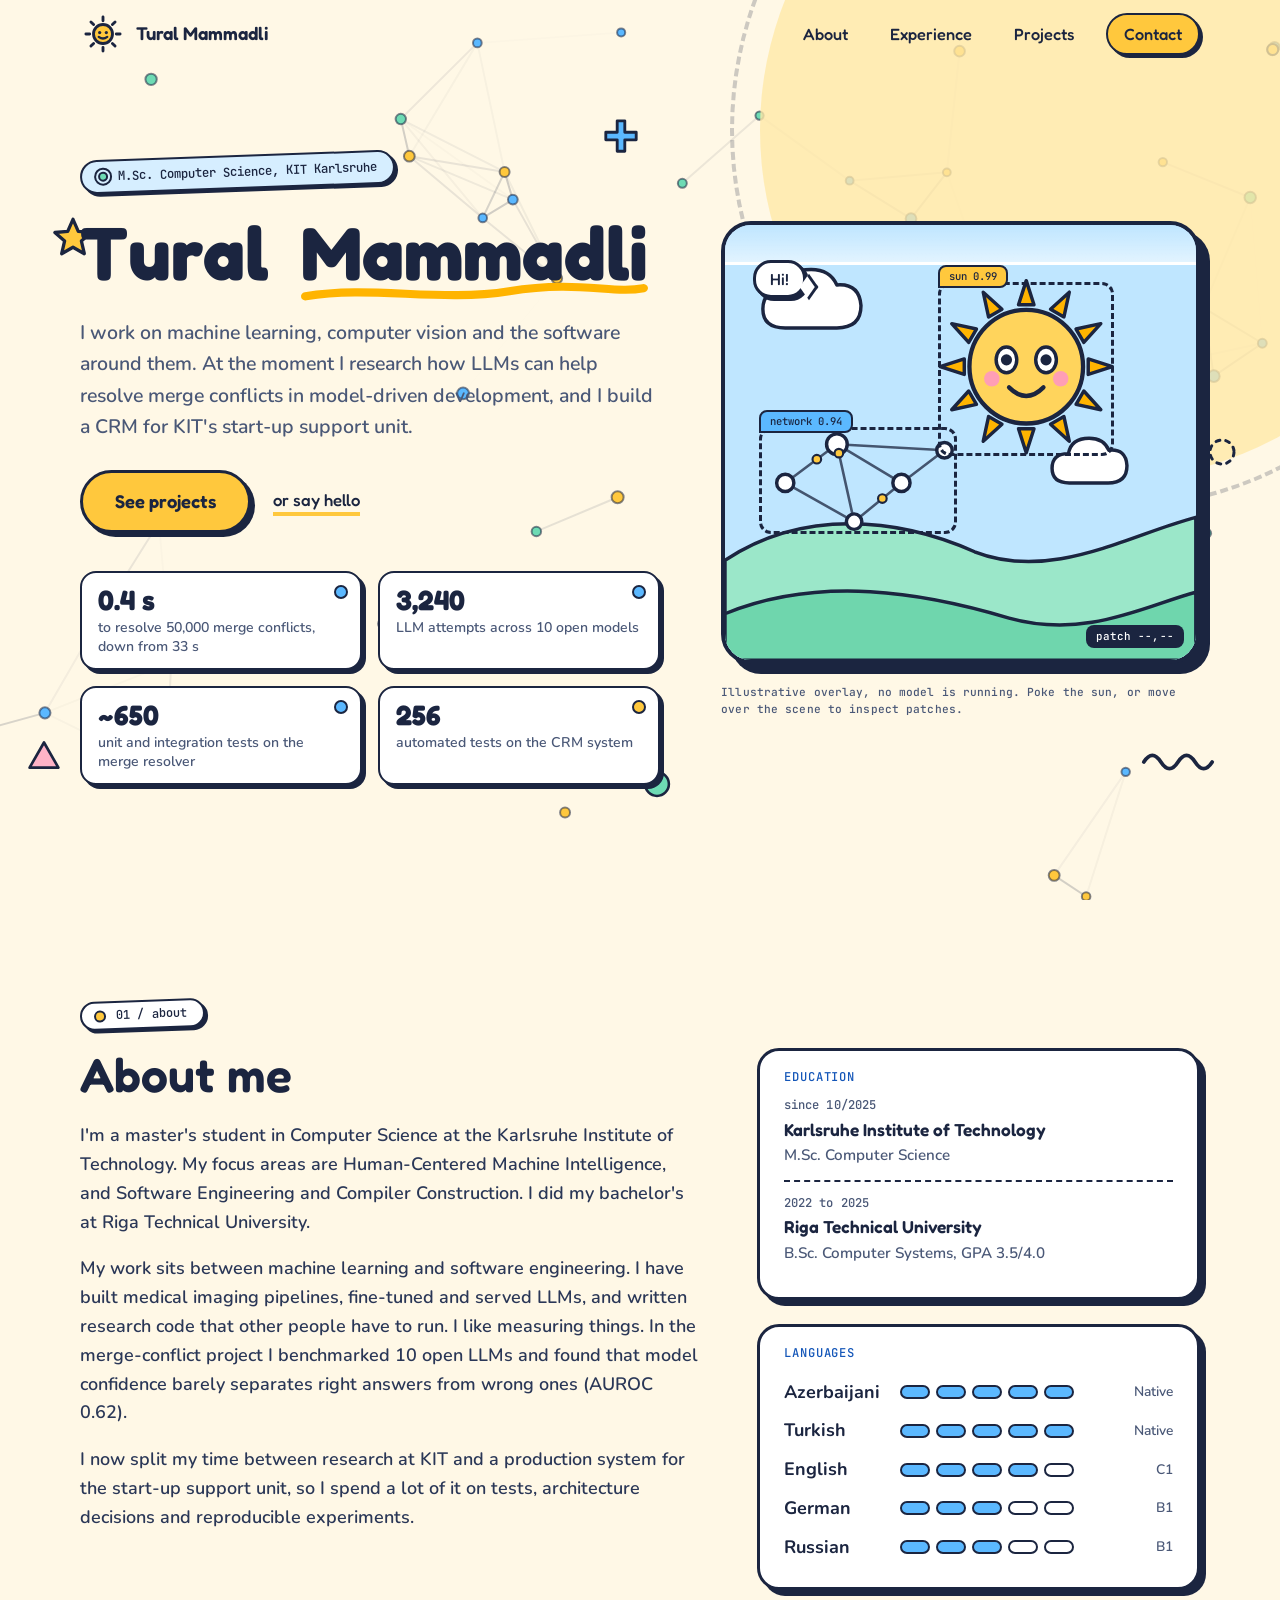
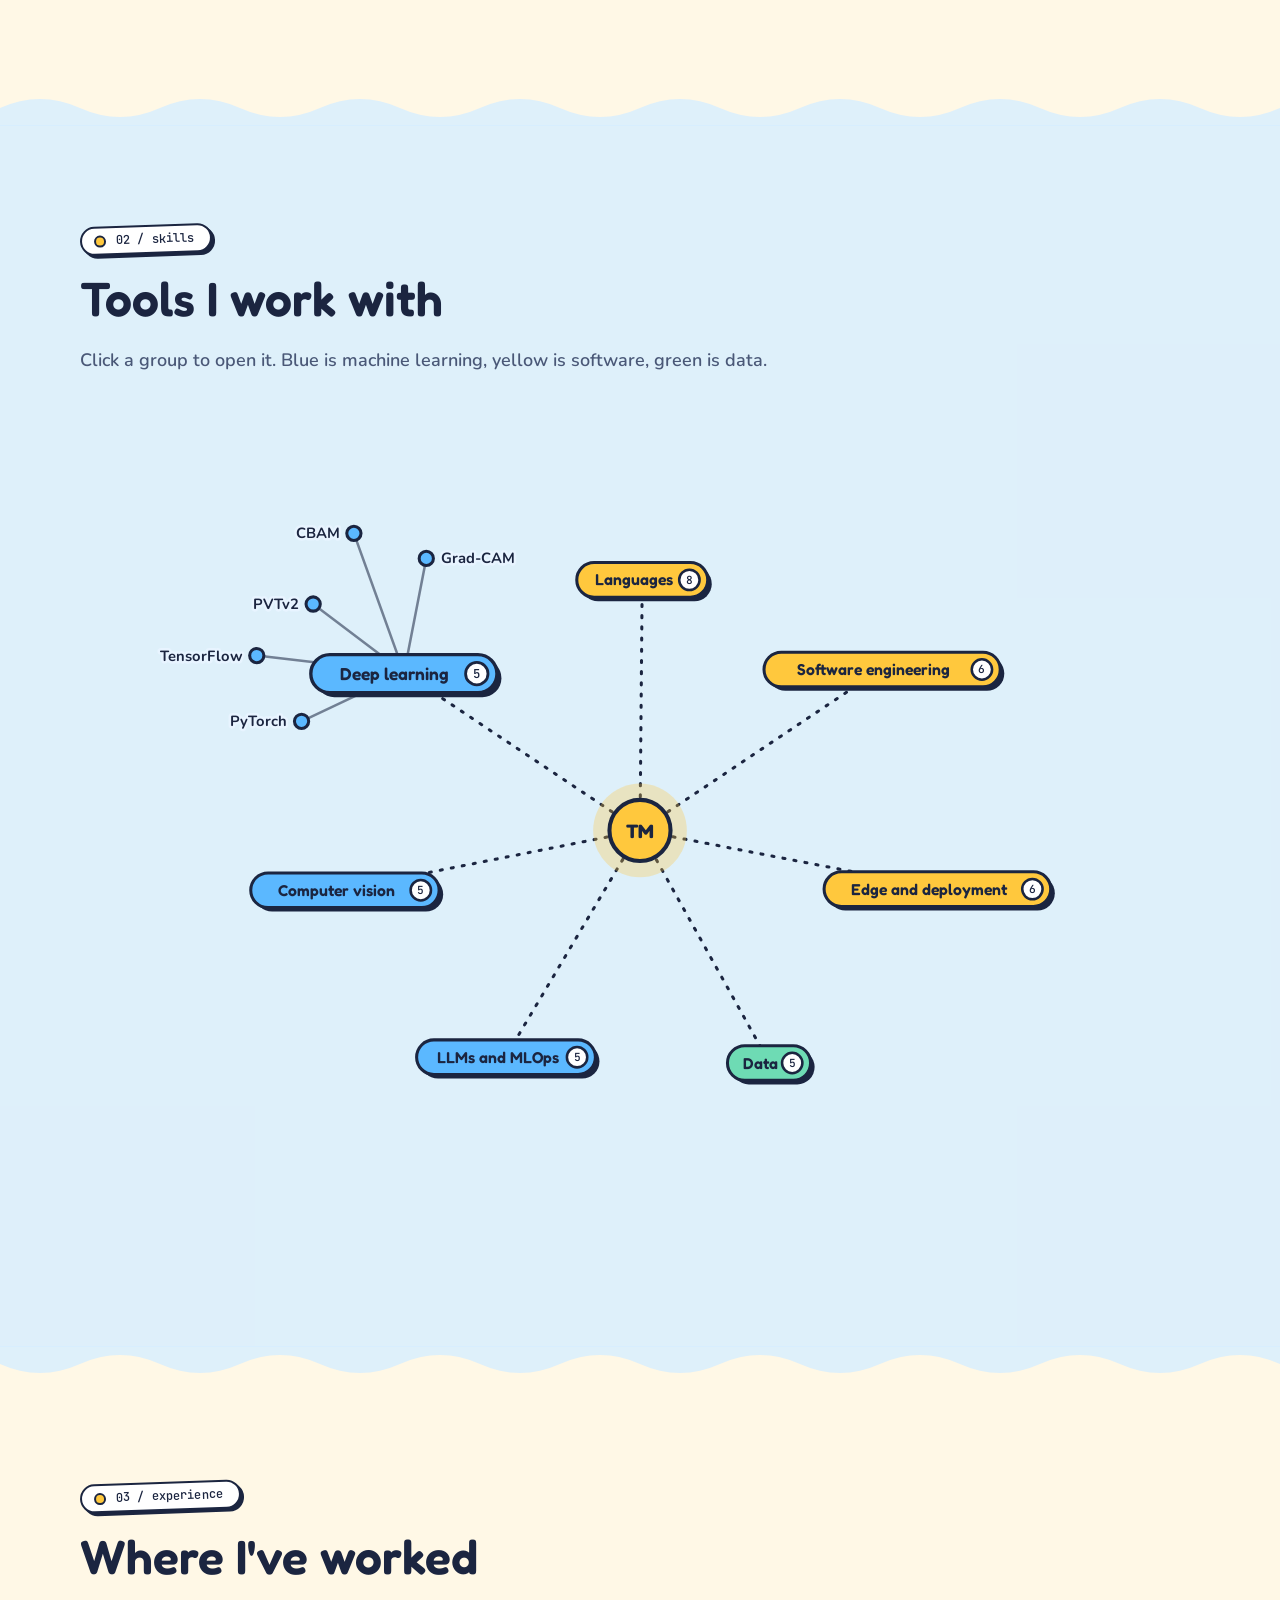
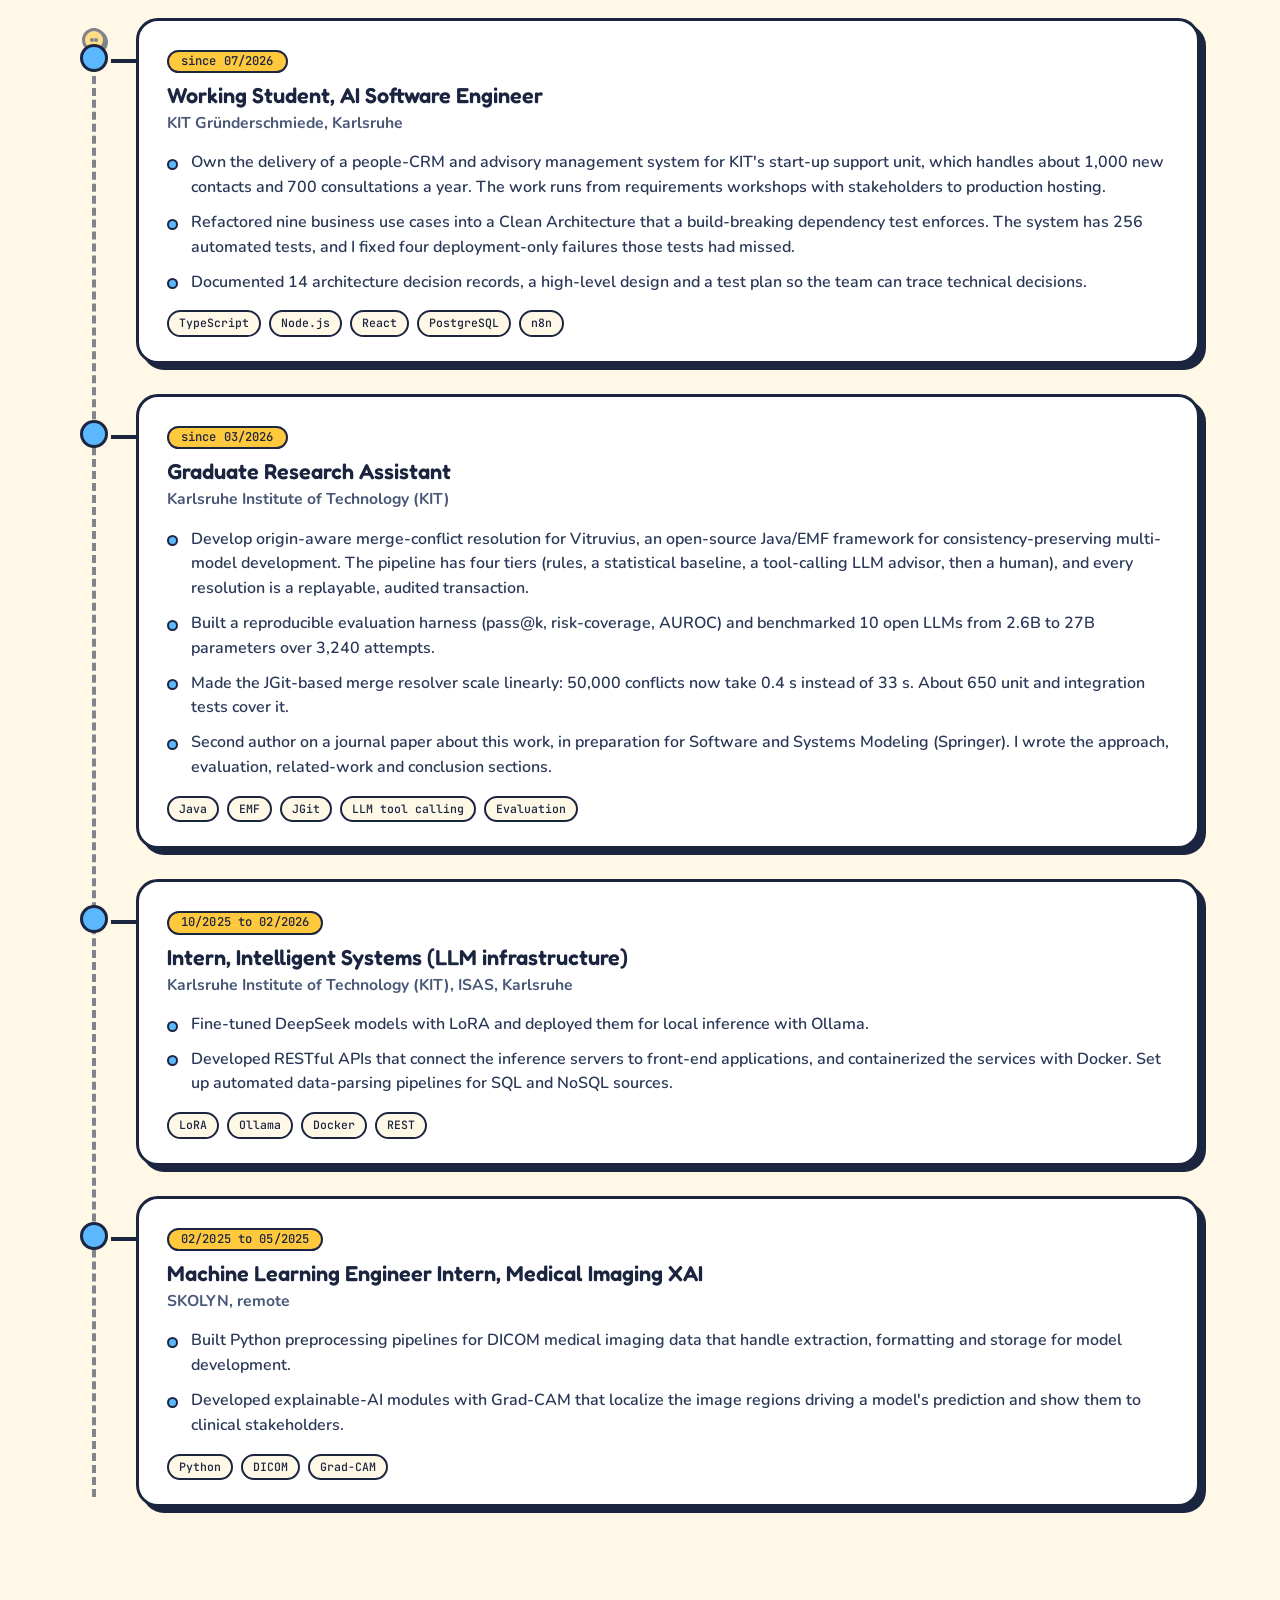
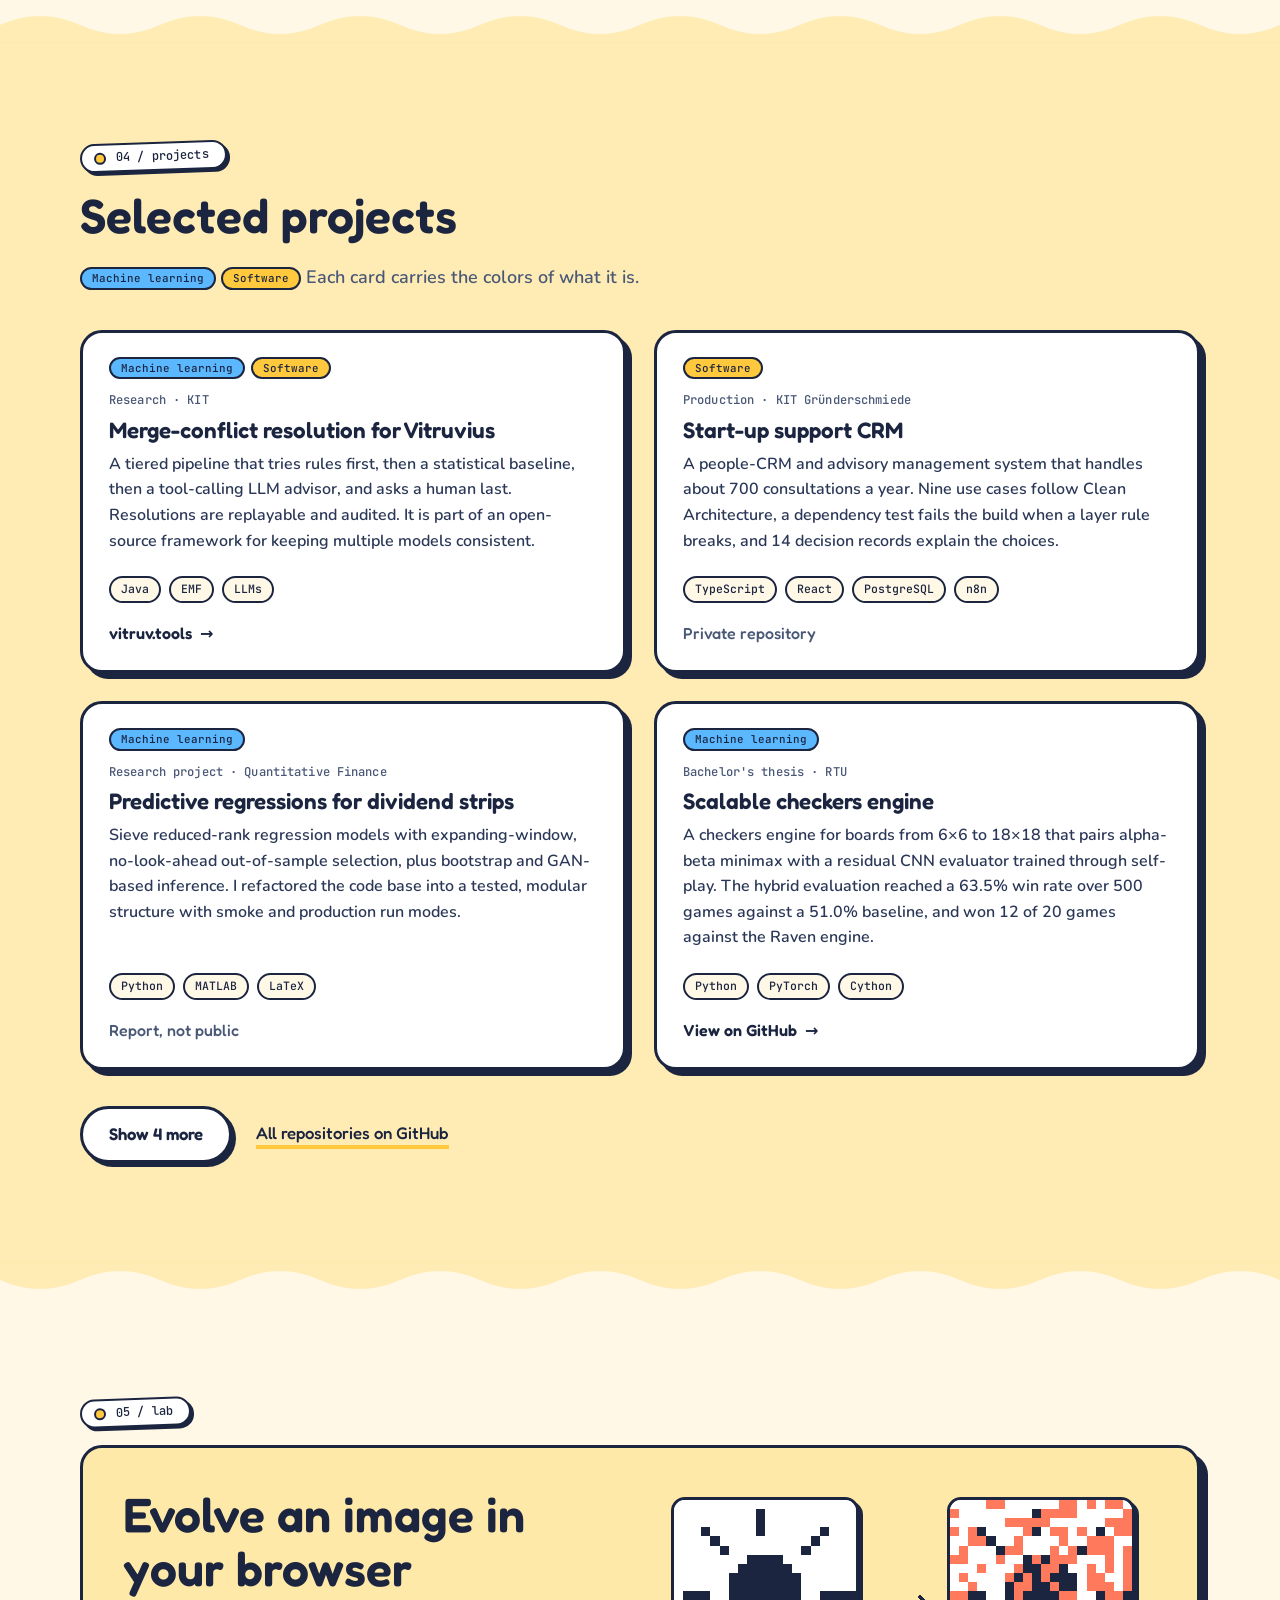
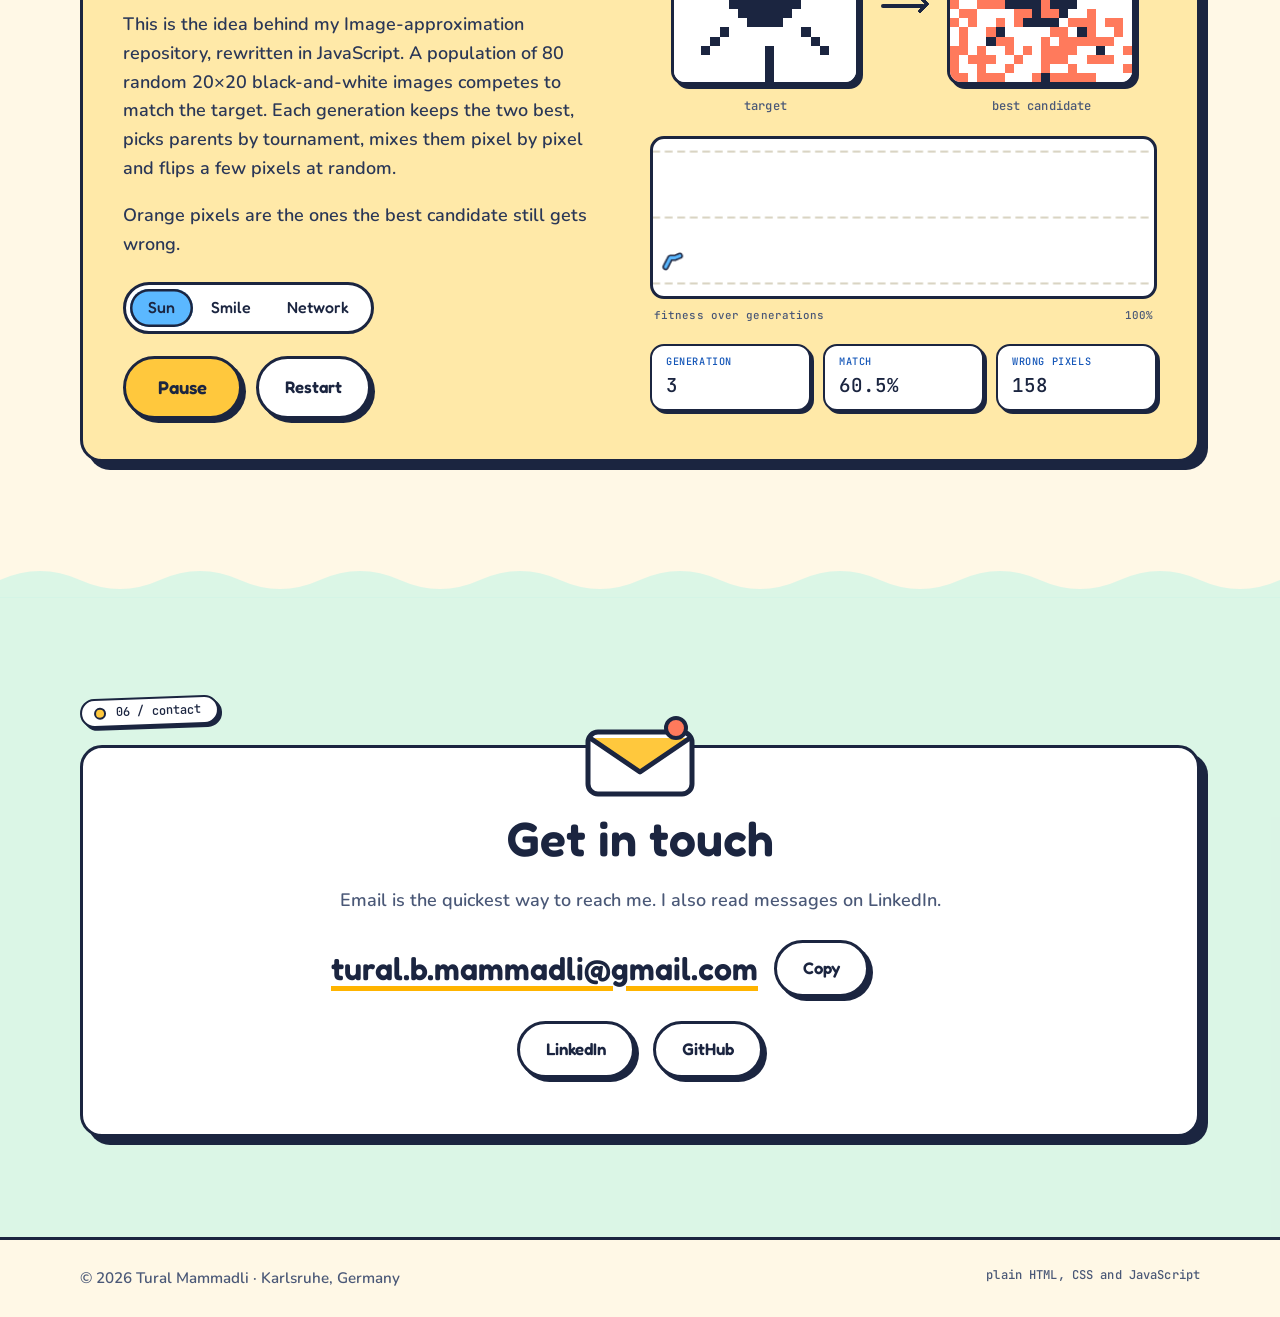
==== commit 315ff18c: "Add day/night toggle: sun becomes moon, indigo theme, peeking bats Co-Authored-By: Claude Sonnet 5.5" ====
--- a/index.html
+++ b/index.html
@@ -14,7 +14,10 @@
   <link rel="preconnect" href="https://fonts.gstatic.com" crossorigin>
   <link href="https://fonts.googleapis.com/css2?family=Fredoka:wght@500;600;700&family=JetBrains+Mono:wght@500&family=Nunito:wght@400;600;700;800&display=swap" rel="stylesheet">
   <link rel="stylesheet" href="styles.css">
-  <script>document.documentElement.classList.add('js');</script>
+  <script>
+    document.documentElement.classList.add('js');
+    try { if (localStorage.getItem('theme') === 'dark') document.documentElement.dataset.theme = 'dark'; } catch (e) {}
+  </script>
 </head>
 <body>
   <canvas id="net" aria-hidden="true"></canvas>
@@ -22,15 +25,19 @@
 
   <header class="nav" id="nav">
     <div class="wrap nav-inner">
-      <a class="brand" href="#top" aria-label="Tural Mammadli, back to top">
-        <svg viewBox="0 0 40 40" width="34" height="34" aria-hidden="true">
-          <g class="brand-rays" stroke="#1B2540" stroke-width="3" stroke-linecap="round"><path d="M20 2v4M20 34v4M2 20h4M34 20h4M7.3 7.3l2.8 2.8M29.9 29.9l2.8 2.8M32.7 7.3l-2.8 2.8M10.1 29.9l-2.8 2.8"/></g>
-          <circle cx="20" cy="20" r="10" fill="#FFC83D" stroke="#1B2540" stroke-width="3"/>
-          <circle cx="16.5" cy="18.5" r="1.7" fill="#1B2540"/><circle cx="23.5" cy="18.5" r="1.7" fill="#1B2540"/>
-          <path d="M15.5 23q4.5 3.5 9 0" stroke="#1B2540" stroke-width="2.4" fill="none" stroke-linecap="round"/>
-        </svg>
-        <span>Tural Mammadli</span>
-      </a>
+      <div class="brand">
+        <button class="theme-toggle" id="themeToggle" type="button" aria-pressed="false" aria-label="Switch to dark mode" title="Switch to dark mode">
+          <svg viewBox="0 0 40 40" width="38" height="38" aria-hidden="true">
+            <g class="tt-rays" stroke="#1B2540" stroke-width="3" stroke-linecap="round"><path d="M20 2v4M20 34v4M2 20h4M34 20h4M7.3 7.3l2.8 2.8M29.9 29.9l2.8 2.8M32.7 7.3l-2.8 2.8M10.1 29.9l-2.8 2.8"/></g>
+            <circle class="tt-body" cx="20" cy="20" r="10" fill="#FFC83D" stroke="#1B2540" stroke-width="3"/>
+            <g class="tt-craters" fill="#1B2540"><circle cx="14.5" cy="13.5" r="2"/><circle cx="26.5" cy="14" r="1.5"/><circle cx="25" cy="27.5" r="1.8"/></g>
+            <circle cx="16.5" cy="18.5" r="1.7" fill="#1B2540"/><circle cx="23.5" cy="18.5" r="1.7" fill="#1B2540"/>
+            <path d="M15.5 23q4.5 3.5 9 0" stroke="#1B2540" stroke-width="2.4" fill="none" stroke-linecap="round"/>
+            <g class="tt-stars" fill="#F3EFD2" stroke="#1B2540" stroke-width="1.2" stroke-linejoin="round"><path d="M34 4l1.2 2.6 2.8.4-2 2 .5 2.8L34 10.4l-2.5 1.4.5-2.8-2-2 2.8-.4z"/><path d="M5 30l.9 1.9 2 .3-1.5 1.4.4 2L5 34.600l-1.800 1 .4-2L2.100 32.200l2-.3z"/></g>
+          </svg>
+        </button>
+        <a class="brand-name" href="#top">Tural Mammadli</a>
+      </div>
       <button class="nav-toggle" id="navToggle" aria-expanded="false" aria-controls="navLinks" aria-label="Toggle menu"><span></span><span></span></button>
       <nav id="navLinks" class="nav-links" aria-label="Main">
         <a href="#about">About</a>
@@ -77,7 +84,8 @@
         <figure class="vision" id="vision">
           <div class="vision-frame" id="visionFrame">
             <svg class="scene" viewBox="0 0 547 506" preserveAspectRatio="xMidYMid slice" role="img" aria-label="Cartoon of a smiling sun above green hills, with a small network of connected nodes">
-              <rect width="547" height="506" fill="#BFE6FF"/>
+              <rect class="sky" width="547" height="506" fill="#BFE6FF"/>
+              <g class="night-stars" fill="#F3EFD2" stroke="#1B2540" stroke-width="2" stroke-linejoin="round"><path class="tw" d="M60 190l5 11 12 2-9 8 3 12-11-6-11 6 3-12-9-8 12-2z" transform="translate(-10 -80) scale(.8)"/><path class="tw" d="M460 70l4 9 10 1-8 7 2 10-8-5-9 5 2-10-8-7 10-1z"/><circle class="tw" cx="190" cy="60" r="5"/><circle class="tw" cx="500" cy="210" r="4"/><circle class="tw" cx="40" cy="250" r="4"/><circle class="tw" cx="270" cy="40" r="3.500"/></g>
               <g class="cloud cloud-a" stroke="#1B2540" stroke-width="4" stroke-linejoin="round" fill="#fff"><path d="M70 120q-26 0-26-22t24-22q4-24 32-24 22 0 30 18 26-2 28 24 0 26-28 26z"/></g>
               <g class="cloud cloud-b" stroke="#1B2540" stroke-width="4" stroke-linejoin="round" fill="#fff"><path d="M400 300q-20 0-20-17t19-17q3-18 24-18 17 0 23 14 20-2 21 18 0 20-22 20z"/></g>
               <g class="mascot" id="mascot" transform="translate(350 165)">
@@ -87,6 +95,7 @@
                   </g>
                   <g class="squash">
                     <circle id="mascotBody" r="66" fill="#FFD45C" stroke="#1B2540" stroke-width="5"/>
+                    <g class="craters" fill="#1B2540"><circle cx="-44" cy="-36" r="9"/><circle cx="42" cy="-40" r="7"/><circle cx="2" cy="-50" r="4.500"/><circle cx="24" cy="50" r="6"/><circle cx="-28" cy="46" r="5"/></g>
                     <circle cx="-40" cy="14" r="9" fill="#FF9EB5"/><circle cx="40" cy="14" r="9" fill="#FF9EB5"/>
                     <g class="eye" transform="translate(-23 -8)"><ellipse rx="12" ry="15" fill="#fff" stroke="#1B2540" stroke-width="4"/><circle class="pupil" r="6.5" fill="#1B2540"/></g>
                     <g class="eye" transform="translate(23 -8)"><ellipse rx="12" ry="15" fill="#fff" stroke="#1B2540" stroke-width="4"/><circle class="pupil" r="6.5" fill="#1B2540"/></g>
@@ -94,8 +103,8 @@
                   </g>
                 </g>
               </g>
-              <path d="M0 390C90 330 200 340 290 380C380 415 470 360 547 340V506H0Z" fill="#9BE7C9" stroke="#1B2540" stroke-width="4" stroke-linejoin="round"/>
-              <path d="M0 452C110 407 230 427 330 457C420 482 490 442 547 427V506H0Z" fill="#6FD6AD" stroke="#1B2540" stroke-width="4" stroke-linejoin="round"/>
+              <path class="hill-a" d="M0 390C90 330 200 340 290 380C380 415 470 360 547 340V506H0Z" fill="#9BE7C9" stroke="#1B2540" stroke-width="4" stroke-linejoin="round"/>
+              <path class="hill-b" d="M0 452C110 407 230 427 330 457C420 482 490 442 547 427V506H0Z" fill="#6FD6AD" stroke="#1B2540" stroke-width="4" stroke-linejoin="round"/>
               <g class="net" stroke="#1B2540" stroke-width="3" stroke-linecap="round" opacity=".75">
                 <path d="M70 300L130 255M130 255L205 300M205 300L255 262M130 255L255 262M130 255L150 345M205 300L150 345M70 300L150 345"/>
               </g>
@@ -426,6 +435,57 @@
     </div>
   </footer>
 
+  <div class="bats" aria-hidden="true">
+    <div class="bat bat-l1"><div class="bat-in"><svg class="bat-svg" viewBox="0 0 120 80" aria-hidden="true">
+      <g class="wing wing-l"><path d="M44 36C34 22 16 16 2 22c6 4 8 9 8 14-4-1-7 0-9 2 8 2 12 8 12 14 6-4 12-3 16 1 2-8 8-14 15-17z" fill="#6A58B8" stroke="#05071A" stroke-width="4" stroke-linejoin="round"/></g>
+      <g class="wing wing-r"><path d="M76 36C86 22 104 16 118 22c-6 4-8 9-8 14 4-1 7 0 9 2-8 2-12 8-12 14-6-4-12-3-16 1-2-8-8-14-15-17z" fill="#6A58B8" stroke="#05071A" stroke-width="4" stroke-linejoin="round"/></g>
+      <path d="M46 26L44 6l13 10M74 26l2-20-13 10" fill="#6A58B8" stroke="#05071A" stroke-width="4" stroke-linejoin="round"/>
+      <path d="M49 21l-1-8 5 4zM71 21l1-8-5 4z" fill="#FFB3C7"/>
+      <ellipse cx="60" cy="42" rx="22" ry="24" fill="#6A58B8" stroke="#05071A" stroke-width="4"/>
+      <ellipse cx="60" cy="50" rx="12" ry="14" fill="#8E7BDD"/>
+      <g class="beye" transform="translate(51 36)"><ellipse rx="6.500" ry="7.500" fill="#fff" stroke="#05071A" stroke-width="2.500"/><circle class="bpupil" r="3" fill="#05071A"/></g>
+      <g class="beye" transform="translate(69 36)"><ellipse rx="6.500" ry="7.500" fill="#fff" stroke="#05071A" stroke-width="2.500"/><circle class="bpupil" r="3" fill="#05071A"/></g>
+      <path d="M53 48q7 6 14 0" fill="#05071A" stroke="#05071A" stroke-width="3" stroke-linecap="round" stroke-linejoin="round"/>
+      <path d="M55 48.500l1.500 4 1.500-3.500M62 49l1.500 3.500 1.500-4" fill="#fff" stroke="#fff" stroke-width="1.500" stroke-linejoin="round"/>
+    </svg></div></div>
+    <div class="bat bat-l2"><div class="bat-in"><svg class="bat-svg" viewBox="0 0 120 80" aria-hidden="true">
+      <g class="wing wing-l"><path d="M44 36C34 22 16 16 2 22c6 4 8 9 8 14-4-1-7 0-9 2 8 2 12 8 12 14 6-4 12-3 16 1 2-8 8-14 15-17z" fill="#6A58B8" stroke="#05071A" stroke-width="4" stroke-linejoin="round"/></g>
+      <g class="wing wing-r"><path d="M76 36C86 22 104 16 118 22c-6 4-8 9-8 14 4-1 7 0 9 2-8 2-12 8-12 14-6-4-12-3-16 1-2-8-8-14-15-17z" fill="#6A58B8" stroke="#05071A" stroke-width="4" stroke-linejoin="round"/></g>
+      <path d="M46 26L44 6l13 10M74 26l2-20-13 10" fill="#6A58B8" stroke="#05071A" stroke-width="4" stroke-linejoin="round"/>
+      <path d="M49 21l-1-8 5 4zM71 21l1-8-5 4z" fill="#FFB3C7"/>
+      <ellipse cx="60" cy="42" rx="22" ry="24" fill="#6A58B8" stroke="#05071A" stroke-width="4"/>
+      <ellipse cx="60" cy="50" rx="12" ry="14" fill="#8E7BDD"/>
+      <g class="beye" transform="translate(51 36)"><ellipse rx="6.500" ry="7.500" fill="#fff" stroke="#05071A" stroke-width="2.500"/><circle class="bpupil" r="3" fill="#05071A"/></g>
+      <g class="beye" transform="translate(69 36)"><ellipse rx="6.500" ry="7.500" fill="#fff" stroke="#05071A" stroke-width="2.500"/><circle class="bpupil" r="3" fill="#05071A"/></g>
+      <path d="M53 48q7 6 14 0" fill="#05071A" stroke="#05071A" stroke-width="3" stroke-linecap="round" stroke-linejoin="round"/>
+      <path d="M55 48.500l1.500 4 1.500-3.500M62 49l1.500 3.500 1.500-4" fill="#fff" stroke="#fff" stroke-width="1.500" stroke-linejoin="round"/>
+    </svg></div></div>
+    <div class="bat bat-r1"><div class="bat-in"><svg class="bat-svg" viewBox="0 0 120 80" aria-hidden="true">
+      <g class="wing wing-l"><path d="M44 36C34 22 16 16 2 22c6 4 8 9 8 14-4-1-7 0-9 2 8 2 12 8 12 14 6-4 12-3 16 1 2-8 8-14 15-17z" fill="#6A58B8" stroke="#05071A" stroke-width="4" stroke-linejoin="round"/></g>
+      <g class="wing wing-r"><path d="M76 36C86 22 104 16 118 22c-6 4-8 9-8 14 4-1 7 0 9 2-8 2-12 8-12 14-6-4-12-3-16 1-2-8-8-14-15-17z" fill="#6A58B8" stroke="#05071A" stroke-width="4" stroke-linejoin="round"/></g>
+      <path d="M46 26L44 6l13 10M74 26l2-20-13 10" fill="#6A58B8" stroke="#05071A" stroke-width="4" stroke-linejoin="round"/>
+      <path d="M49 21l-1-8 5 4zM71 21l1-8-5 4z" fill="#FFB3C7"/>
+      <ellipse cx="60" cy="42" rx="22" ry="24" fill="#6A58B8" stroke="#05071A" stroke-width="4"/>
+      <ellipse cx="60" cy="50" rx="12" ry="14" fill="#8E7BDD"/>
+      <g class="beye" transform="translate(51 36)"><ellipse rx="6.500" ry="7.500" fill="#fff" stroke="#05071A" stroke-width="2.500"/><circle class="bpupil" r="3" fill="#05071A"/></g>
+      <g class="beye" transform="translate(69 36)"><ellipse rx="6.500" ry="7.500" fill="#fff" stroke="#05071A" stroke-width="2.500"/><circle class="bpupil" r="3" fill="#05071A"/></g>
+      <path d="M53 48q7 6 14 0" fill="#05071A" stroke="#05071A" stroke-width="3" stroke-linecap="round" stroke-linejoin="round"/>
+      <path d="M55 48.500l1.500 4 1.500-3.500M62 49l1.500 3.500 1.500-4" fill="#fff" stroke="#fff" stroke-width="1.500" stroke-linejoin="round"/>
+    </svg></div></div>
+    <div class="bat bat-r2"><div class="bat-in"><svg class="bat-svg" viewBox="0 0 120 80" aria-hidden="true">
+      <g class="wing wing-l"><path d="M44 36C34 22 16 16 2 22c6 4 8 9 8 14-4-1-7 0-9 2 8 2 12 8 12 14 6-4 12-3 16 1 2-8 8-14 15-17z" fill="#6A58B8" stroke="#05071A" stroke-width="4" stroke-linejoin="round"/></g>
+      <g class="wing wing-r"><path d="M76 36C86 22 104 16 118 22c-6 4-8 9-8 14 4-1 7 0 9 2-8 2-12 8-12 14-6-4-12-3-16 1-2-8-8-14-15-17z" fill="#6A58B8" stroke="#05071A" stroke-width="4" stroke-linejoin="round"/></g>
+      <path d="M46 26L44 6l13 10M74 26l2-20-13 10" fill="#6A58B8" stroke="#05071A" stroke-width="4" stroke-linejoin="round"/>
+      <path d="M49 21l-1-8 5 4zM71 21l1-8-5 4z" fill="#FFB3C7"/>
+      <ellipse cx="60" cy="42" rx="22" ry="24" fill="#6A58B8" stroke="#05071A" stroke-width="4"/>
+      <ellipse cx="60" cy="50" rx="12" ry="14" fill="#8E7BDD"/>
+      <g class="beye" transform="translate(51 36)"><ellipse rx="6.500" ry="7.500" fill="#fff" stroke="#05071A" stroke-width="2.500"/><circle class="bpupil" r="3" fill="#05071A"/></g>
+      <g class="beye" transform="translate(69 36)"><ellipse rx="6.500" ry="7.500" fill="#fff" stroke="#05071A" stroke-width="2.500"/><circle class="bpupil" r="3" fill="#05071A"/></g>
+      <path d="M53 48q7 6 14 0" fill="#05071A" stroke="#05071A" stroke-width="3" stroke-linecap="round" stroke-linejoin="round"/>
+      <path d="M55 48.500l1.500 4 1.500-3.500M62 49l1.500 3.500 1.500-4" fill="#fff" stroke="#fff" stroke-width="1.500" stroke-linejoin="round"/>
+    </svg></div></div>
+  </div>
+
   <script src="main.js"></script>
 </body>
 </html>
--- a/styles.css
+++ b/styles.css
@@ -21,6 +21,13 @@
   --mint-soft: #D2F5E6;
   --coral: #FF7A5C;
   --pink: #FFB3C7;
+  --line: #1B2540;
+  --shade: #1B2540;
+  --on: #1B2540;
+  --body: #2A3757;
+  --halo: #E8F4FF;
+  --nav-bg: rgba(255, 248, 230, .94);
+  --moon: #F3EFD2;
   --bw: 3px;
   --r: 22px;
   --pop: cubic-bezier(.34, 1.56, .64, 1);
@@ -42,7 +49,7 @@
 :focus-visible { outline: 4px solid var(--sky); outline-offset: 3px; border-radius: 8px; }
 .mono { font-family: var(--font-mono); font-size: .76rem; font-weight: 500; letter-spacing: .01em; }
 .wrap { width: min(1120px, 100% - 48px); margin-inline: auto; }
-.skip { position: absolute; left: -999px; top: 8px; background: var(--ink); color: #fff; padding: 8px 14px; border-radius: 10px; z-index: 100; }
+.skip { position: absolute; left: -999px; top: 8px; background: var(--on); color: #fff; padding: 8px 14px; border-radius: 10px; z-index: 100; }
 .skip:focus { left: 8px; }
 
 #net { position: fixed; inset: 0; width: 100%; height: 100%; z-index: 0; pointer-events: none; }
@@ -50,46 +57,56 @@
 
 /* ---------- Shared cartoon pieces ---------- */
 .card-base, .panel, .card, .tl-card, .lab, .contact-card {
-  background: var(--paper); border: var(--bw) solid var(--ink); border-radius: var(--r);
-  box-shadow: 6px 6px 0 var(--ink);
+  background: var(--paper); border: var(--bw) solid var(--line); border-radius: var(--r);
+  box-shadow: 6px 6px 0 var(--shade);
 }
 
 .btn {
   display: inline-flex; align-items: center; justify-content: center; gap: 8px;
   font-family: var(--font-head); font-weight: 600; font-size: 1.05rem; text-decoration: none; color: var(--ink);
-  padding: 12px 26px; border: var(--bw) solid var(--ink); border-radius: 999px; box-shadow: 4px 4px 0 var(--ink);
+  padding: 12px 26px; border: var(--bw) solid var(--line); border-radius: 999px; box-shadow: 4px 4px 0 var(--shade);
   transition: transform .18s var(--pop), box-shadow .18s var(--pop), background .2s;
 }
-.btn-primary { background: var(--sun); font-size: 1.15rem; padding: 14px 32px; }
+.btn-primary { color: var(--on); background: var(--sun); font-size: 1.15rem; padding: 14px 32px; }
 .btn-white { background: var(--paper); }
-.btn:hover { transform: translate(-2px, -3px) rotate(-1.2deg); box-shadow: 7px 8px 0 var(--ink); }
+.btn:hover { transform: translate(-2px, -3px) rotate(-1.2deg); box-shadow: 7px 8px 0 var(--shade); }
 .btn-primary:hover { background: #FFD25F; }
-.btn:active { transform: translate(3px, 3px) scale(1.04, .93); box-shadow: 1px 1px 0 var(--ink); transition-duration: .06s; }
+.btn:active { transform: translate(3px, 3px) scale(1.04, .93); box-shadow: 1px 1px 0 var(--shade); transition-duration: .06s; }
 .text-link { font-family: var(--font-head); font-weight: 500; font-size: 1.05rem; color: var(--ink); text-decoration: none; background: linear-gradient(var(--sun), var(--sun)) 0 100% / 100% 4px no-repeat; transition: background-size .25s; padding-bottom: 2px; }
 .text-link:hover { background-size: 100% 100%; }
 
-.badge { display: inline-block; font-family: var(--font-mono); font-size: .68rem; font-weight: 500; border: 2px solid var(--ink); border-radius: 999px; padding: 1px 10px; line-height: 1.5; }
+.badge { color: var(--on); display: inline-block; font-family: var(--font-mono); font-size: .68rem; font-weight: 500; border: 2px solid var(--line); border-radius: 999px; padding: 1px 10px; line-height: 1.5; }
 .b-ml { background: var(--sky); }
 .b-sw { background: var(--sun); }
 .b-data { background: var(--mint); }
 
 .tags { display: flex; flex-wrap: wrap; gap: 8px; }
-.tags li { font-family: var(--font-mono); font-size: .72rem; font-weight: 500; padding: 2px 10px; border: 2px solid var(--ink); border-radius: 999px; background: var(--bg); }
+.tags li { font-family: var(--font-mono); font-size: .72rem; font-weight: 500; padding: 2px 10px; border: 2px solid var(--line); border-radius: 999px; background: var(--bg); }
 
 /* ---------- Nav ---------- */
 .nav { position: fixed; inset: 0 0 auto 0; z-index: 50; background: transparent; border-bottom: 3px solid transparent; transition: background .3s, border-color .3s; }
-.nav.scrolled { background: rgba(255, 248, 230, .94); border-bottom-color: var(--ink); }
+.nav.scrolled { background: var(--nav-bg); border-bottom-color: var(--line); }
 .nav-inner { display: flex; align-items: center; justify-content: space-between; height: 68px; }
-.brand { display: flex; align-items: center; gap: 10px; text-decoration: none; color: var(--ink); font-family: var(--font-head); font-weight: 600; font-size: 1.15rem; }
-.brand-rays { transform-origin: 20px 20px; animation: spin 12s linear infinite; }
-.brand:hover svg { animation: wobble .6s; }
+.brand { display: flex; align-items: center; gap: 10px; }
+.brand-name { text-decoration: none; color: var(--ink); font-family: var(--font-head); font-weight: 600; font-size: 1.15rem; }
+.brand-name:hover { text-decoration: underline; text-decoration-color: var(--sun-deep); text-decoration-thickness: 4px; text-underline-offset: 5px; }
+.theme-toggle { width: 46px; height: 46px; padding: 0; border: 0; background: transparent; border-radius: 50%; display: grid; place-items: center; position: relative; }
+.theme-toggle svg { overflow: visible; transition: transform .7s var(--pop); }
+.theme-toggle:hover svg { transform: rotate(-14deg) scale(1.12); }
+.theme-toggle:active svg { transform: scale(.88); transition-duration: .08s; }
+.tt-rays { transform-box: fill-box; transform-origin: center; animation: spin 12s linear infinite; transition: opacity .4s; }
+.tt-body { transition: fill .5s; }
+.tt-craters, .tt-stars { opacity: 0; transition: opacity .5s; }
+.theme-toggle::after { content: "Night mode"; position: absolute; left: 0; top: calc(100% + 6px); background: var(--on); color: #fff; font-family: var(--font-mono); font-size: .66rem; padding: 2px 9px; border-radius: 8px; white-space: nowrap; opacity: 0; transform: translateY(-4px); pointer-events: none; transition: opacity .2s, transform .2s var(--pop); }
+.theme-toggle:hover::after, .theme-toggle:focus-visible::after { opacity: 1; transform: none; }
+html[data-theme="dark"] .theme-toggle::after { content: "Day mode"; }
 .nav-links { display: flex; align-items: center; gap: 6px; }
 .nav-links a { text-decoration: none; color: var(--ink); font-family: var(--font-head); font-weight: 500; font-size: 1.02rem; padding: 6px 16px; border: 2.5px solid transparent; border-radius: 999px; transition: background .2s, transform .2s var(--pop); }
 .nav-links a:hover { background: var(--sun-soft); transform: translateY(-2px) rotate(-2deg); }
-.nav-links a.active { background: var(--sky-soft); border-color: var(--ink); }
-.nav-links .nav-cta { background: var(--sun); border-color: var(--ink); box-shadow: 3px 3px 0 var(--ink); margin-left: 8px; }
+.nav-links a.active { background: var(--sky-soft); border-color: var(--line); }
+.nav-links .nav-cta { color: var(--on); background: var(--sun); border-color: var(--ink); box-shadow: 3px 3px 0 var(--shade); margin-left: 8px; }
 .nav-links .nav-cta:hover { background: #FFD25F; }
-.nav-toggle { display: none; width: 46px; height: 46px; border: var(--bw) solid var(--ink); border-radius: 14px; background: var(--paper); position: relative; box-shadow: 3px 3px 0 var(--ink); }
+.nav-toggle { display: none; width: 46px; height: 46px; border: var(--bw) solid var(--line); border-radius: 14px; background: var(--paper); position: relative; box-shadow: 3px 3px 0 var(--shade); }
 .nav-toggle span { position: absolute; left: 11px; right: 11px; height: 3px; background: var(--ink); border-radius: 3px; transition: transform .25s, top .25s; }
 .nav-toggle span:first-child { top: 14px; }
 .nav-toggle span:last-child { top: 24px; }
@@ -98,13 +115,13 @@
 
 .progress { position: absolute; left: 0; right: 0; bottom: -3px; height: 0; opacity: 0; transition: opacity .3s; }
 .nav.scrolled .progress { opacity: 1; height: 6px; }
-.progress i { display: block; height: 6px; width: 0; background: var(--sun); border-bottom: 3px solid var(--ink); }
-.progress b { position: absolute; top: -6px; left: 0; width: 18px; height: 18px; margin-left: -9px; border-radius: 50%; background: var(--sun); border: 3px solid var(--ink); }
+.progress i { display: block; height: 6px; width: 0; background: var(--sun); border-bottom: 3px solid var(--line); }
+.progress b { position: absolute; top: -6px; left: 0; width: 18px; height: 18px; margin-left: -9px; border-radius: 50%; background: var(--sun); border: 3px solid var(--line); }
 
 /* ---------- Hero ---------- */
 .hero { position: relative; min-height: 100svh; padding: 120px 0 80px; display: flex; align-items: center; overflow: hidden; }
 .hero::before { content: ""; position: absolute; top: -220px; right: -180px; width: 700px; height: 700px; border-radius: 50%; background: var(--sun-soft); opacity: .8; }
-.hero::after { content: ""; position: absolute; top: -250px; right: -210px; width: 760px; height: 760px; border-radius: 50%; border: 4px dashed var(--ink); opacity: .22; animation: spin 90s linear infinite; }
+.hero::after { content: ""; position: absolute; top: -250px; right: -210px; width: 760px; height: 760px; border-radius: 50%; border: 4px dashed var(--line); opacity: .22; animation: spin 90s linear infinite; }
 .hero-grid { position: relative; z-index: 2; display: grid; grid-template-columns: 1.1fr .9fr; gap: 56px; align-items: center; }
 
 .floaties { position: absolute; inset: 0; pointer-events: none; z-index: 1; }
@@ -119,9 +136,9 @@
 @keyframes spin { to { transform: rotate(360deg); } }
 @keyframes wobble { 25% { transform: rotate(-12deg); } 75% { transform: rotate(12deg); } }
 
-.sticker { display: inline-flex; align-items: center; gap: 10px; font-family: var(--font-mono); font-size: .78rem; font-weight: 500; background: var(--sky-soft); border: 2.5px solid var(--ink); border-radius: 999px; padding: 5px 16px; box-shadow: 3px 3px 0 var(--ink); margin-bottom: 22px; transform: rotate(-2deg); }
-.pulse { width: 10px; height: 10px; border-radius: 50%; background: var(--mint); border: 2px solid var(--ink); position: relative; }
-.pulse::after { content: ""; position: absolute; inset: -6px; border-radius: 50%; border: 2px solid var(--ink); animation: ping 2s ease-out infinite; }
+.sticker { display: inline-flex; align-items: center; gap: 10px; font-family: var(--font-mono); font-size: .78rem; font-weight: 500; background: var(--sky-soft); border: 2.5px solid var(--line); border-radius: 999px; padding: 5px 16px; box-shadow: 3px 3px 0 var(--shade); margin-bottom: 22px; transform: rotate(-2deg); }
+.pulse { width: 10px; height: 10px; border-radius: 50%; background: var(--mint); border: 2px solid var(--line); position: relative; }
+.pulse::after { content: ""; position: absolute; inset: -6px; border-radius: 50%; border: 2px solid var(--line); animation: ping 2s ease-out infinite; }
 @keyframes ping { from { transform: scale(.4); opacity: .9; } to { transform: scale(1.4); opacity: 0; } }
 
 h1 { font-size: clamp(2.8rem, 6vw, 4.7rem); font-weight: 700; margin-bottom: 22px; }
@@ -140,9 +157,9 @@
 .cta-row { display: flex; flex-wrap: wrap; align-items: center; gap: 22px; margin-bottom: 38px; }
 
 .stats { display: grid; grid-template-columns: repeat(2, minmax(0, 1fr)); gap: 16px; margin: 0; max-width: 580px; }
-.stats > div { background: var(--paper); border: 2.5px solid var(--ink); border-radius: 16px; padding: 12px 16px; box-shadow: 4px 4px 0 var(--ink); position: relative; transition: transform .25s var(--pop); }
+.stats > div { background: var(--paper); border: 2.5px solid var(--line); border-radius: 16px; padding: 12px 16px; box-shadow: 4px 4px 0 var(--shade); position: relative; transition: transform .25s var(--pop); }
 .stats > div:hover { transform: translateY(-4px) rotate(-1.5deg); }
-.stats > div::before { content: ""; position: absolute; top: 12px; right: 12px; width: 14px; height: 14px; border-radius: 50%; border: 2.5px solid var(--ink); }
+.stats > div::before { content: ""; position: absolute; top: 12px; right: 12px; width: 14px; height: 14px; border-radius: 50%; border: 2.5px solid var(--line); }
 .s-ml::before { background: var(--sky); }
 .s-sw::before { background: var(--sun); }
 .stats dt { font-family: var(--font-head); font-size: 1.75rem; font-weight: 700; line-height: 1.1; }
@@ -150,7 +167,7 @@
 
 /* Cartoon scene with a detection overlay */
 .vision { margin: 0; justify-self: center; width: min(100%, 480px); position: relative; }
-.vision-frame { position: relative; border: 4px solid var(--ink); border-radius: 30px; overflow: hidden; background: #BFE6FF; box-shadow: 10px 10px 0 var(--ink); aspect-ratio: 547 / 506; cursor: crosshair; container-type: size; }
+.vision-frame { position: relative; border: 4px solid var(--line); border-radius: 30px; overflow: hidden; background: #BFE6FF; box-shadow: 10px 10px 0 var(--shade); aspect-ratio: 547 / 506; cursor: crosshair; container-type: size; }
 .scene { display: block; width: 100%; height: 100%; max-width: none; }
 .cloud-a { animation: drift 14s ease-in-out infinite alternate; }
 .cloud-b { animation: drift 18s ease-in-out -6s infinite alternate-reverse; }
@@ -162,7 +179,7 @@
 .mascot .rays, .mascot .eye, .mascot .squash, .mascot .mouth { transform-box: fill-box; transform-origin: center; }
 .mascot .eye { animation: blink 5s infinite; }
 .mascot .eye:nth-of-type(2) { animation-delay: .04s; }
-@keyframes blink { 0%, 94%, 100% { transform: scaleY(1); } 97% { transform: scaleY(.08); } }
+@keyframes blink { 0%, 94%, 100% { scale: 1 1; } 97% { scale: 1 .08; } }
 .mascot .mouth { transition: transform .25s var(--pop); }
 .vision-frame:hover .mouth { transform: scaleY(1.45) translateY(2px); }
 .mascot.jump .squash { animation: squash .7s var(--pop); }
@@ -175,12 +192,12 @@
   background-image: linear-gradient(rgba(27, 37, 64, .35) 1.5px, transparent 1.5px), linear-gradient(90deg, rgba(27, 37, 64, .35) 1.5px, transparent 1.5px);
   background-size: 8.3333% 9.0909%; }
 .vision-frame:hover .v-grid, .vision-frame.touch .v-grid { opacity: 1; }
-.v-cell { position: absolute; left: 0; top: 0; width: 8.3333%; height: 9.0909%; background: rgba(255, 200, 61, .5); border: 3px solid var(--ink); opacity: 0; transition: opacity .2s, transform .09s linear; pointer-events: none; }
+.v-cell { position: absolute; left: 0; top: 0; width: 8.3333%; height: 9.0909%; background: rgba(255, 200, 61, .5); border: 3px solid var(--line); opacity: 0; transition: opacity .2s, transform .09s linear; pointer-events: none; }
 .vision-frame:hover .v-cell, .vision-frame.touch .v-cell { opacity: 1; }
-.readout { position: absolute; right: 12px; bottom: 12px; background: var(--ink); color: #fff; padding: 3px 10px; border-radius: 8px; font-size: .68rem; pointer-events: none; }
-
-.box { position: absolute; border: 3px dashed var(--ink); border-radius: 12px; opacity: 0; transform: scale(1.08); animation: lock .8s var(--pop) forwards; pointer-events: none; }
-.box .tag { position: absolute; left: -3px; bottom: calc(100% - 3px); font-family: var(--font-mono); font-size: .66rem; font-weight: 500; padding: 1px 9px; border: 2.5px solid var(--ink); border-radius: 8px 8px 8px 0; white-space: nowrap; }
+.readout { position: absolute; right: 12px; bottom: 12px; background: var(--on); color: #fff; padding: 3px 10px; border-radius: 8px; font-size: .68rem; pointer-events: none; }
+
+.box { position: absolute; border: 3px dashed var(--line); border-radius: 12px; opacity: 0; transform: scale(1.08); animation: lock .8s var(--pop) forwards; pointer-events: none; }
+.box .tag { color: var(--on); position: absolute; left: -3px; bottom: calc(100% - 3px); font-family: var(--font-mono); font-size: .66rem; font-weight: 500; padding: 1px 9px; border: 2.5px solid var(--line); border-radius: 8px 8px 8px 0; white-space: nowrap; }
 .box-sun { left: 45.3%; top: 13%; width: 37.3%; height: 40%; animation-delay: .8s; }
 .box-sun .tag { background: var(--sun); }
 .box-net { left: 7.3%; top: 46.4%; width: 42%; height: 24.7%; animation-delay: 1.3s; }
@@ -189,8 +206,8 @@
 .scan { position: absolute; left: 0; right: 0; top: 0; height: 40px; pointer-events: none; background: linear-gradient(180deg, transparent, rgba(255, 255, 255, .55)); border-bottom: 3px solid #fff; animation: scan 5.5s ease-in-out infinite; }
 @keyframes scan { 0% { transform: translateY(-44px); opacity: 0; } 10% { opacity: 1; } 90% { opacity: 1; } 100% { transform: translateY(100cqh); opacity: 0; } }
 
-.bubble { position: absolute; left: 6%; top: 8%; max-width: 46%; background: var(--paper); border: 3px solid var(--ink); border-radius: 18px; padding: 6px 14px; font-family: var(--font-head); font-weight: 500; font-size: 1rem; line-height: 1.25; text-align: left; box-shadow: 3px 3px 0 var(--ink); animation: bubbleIn .6s 1.6s var(--pop) backwards; z-index: 3; }
-.bubble::after { content: ""; position: absolute; right: -14px; top: 52%; width: 16px; height: 16px; background: var(--paper); border-right: 3px solid var(--ink); border-top: 3px solid var(--ink); transform: rotate(45deg) skew(10deg, 10deg); }
+.bubble { position: absolute; left: 6%; top: 8%; max-width: 46%; background: var(--paper); border: 3px solid var(--line); border-radius: 18px; padding: 6px 14px; font-family: var(--font-head); font-weight: 500; font-size: 1rem; line-height: 1.25; text-align: left; box-shadow: 3px 3px 0 var(--shade); animation: bubbleIn .6s 1.6s var(--pop) backwards; z-index: 3; }
+.bubble::after { content: ""; position: absolute; right: -14px; top: 52%; width: 16px; height: 16px; background: var(--paper); border-right: 3px solid var(--line); border-top: 3px solid var(--line); transform: rotate(45deg) skew(10deg, 10deg); }
 .bubble.say { animation: bubblePop .45s var(--pop); }
 @keyframes bubbleIn { from { opacity: 0; transform: scale(.3) rotate(-8deg); } }
 @keyframes bubblePop { 0% { transform: scale(.7) rotate(-4deg); } 100% { transform: none; } }
@@ -200,8 +217,8 @@
 .section { padding: 100px 0; position: relative; }
 .section h2 { font-size: clamp(2.1rem, 4.2vw, 3rem); margin-bottom: 20px; }
 .sec-head { margin-bottom: 18px; }
-.label { display: inline-flex; align-items: center; gap: 10px; background: var(--paper); border: 2.5px solid var(--ink); border-radius: 999px; padding: 3px 16px 3px 12px; box-shadow: 3px 3px 0 var(--ink); transform: rotate(-2deg); }
-.node { width: 12px; height: 12px; border-radius: 50%; background: var(--sun); border: 2.5px solid var(--ink); }
+.label { display: inline-flex; align-items: center; gap: 10px; background: var(--paper); border: 2.5px solid var(--line); border-radius: 999px; padding: 3px 16px 3px 12px; box-shadow: 3px 3px 0 var(--shade); transform: rotate(-2deg); }
+.node { width: 12px; height: 12px; border-radius: 50%; background: var(--sun); border: 2.5px solid var(--line); }
 .sub { color: var(--muted); max-width: 42em; margin-bottom: 38px; font-weight: 600; }
 .sub .badge { vertical-align: 1px; }
 
@@ -218,11 +235,11 @@
 
 /* ---------- About ---------- */
 .about-grid { display: grid; grid-template-columns: 1.4fr 1fr; gap: 56px; align-items: start; }
-.about-text p { font-weight: 600; color: #2A3757; }
+.about-text p { font-weight: 600; color: var(--body); }
 .panel { padding: 20px 24px; }
 .panel + .panel { margin-top: 24px; }
 .cap { text-transform: uppercase; letter-spacing: .08em; margin: 0 0 12px; color: var(--sky-ink); }
-.edu li { display: grid; gap: 0; padding: 12px 0; border-top: 2.5px dashed var(--ink); }
+.edu li { display: grid; gap: 0; padding: 12px 0; border-top: 2.5px dashed var(--line); }
 .edu li:first-child { border-top: 0; padding-top: 0; }
 .edu .date { color: var(--muted); }
 .edu strong { font-family: var(--font-head); font-weight: 600; font-size: 1.08rem; }
@@ -230,7 +247,7 @@
 .langs li { display: grid; grid-template-columns: 104px 1fr auto; align-items: center; gap: 12px; padding: 5px 0; font-weight: 700; }
 .langs em { font-style: normal; font-weight: 600; color: var(--muted); font-size: .86rem; min-width: 52px; text-align: right; }
 .pips { display: flex; gap: 6px; }
-.pips i { width: 100%; max-width: 30px; height: 14px; border: 2.5px solid var(--ink); border-radius: 999px; background: var(--paper); }
+.pips i { width: 100%; max-width: 30px; height: 14px; border: 2.5px solid var(--line); border-radius: 999px; background: var(--paper); }
 .pips i.on { background: var(--sky); }
 .js .pips i.on { transform: scaleX(0); transform-origin: left; }
 .js .in .pips i.on { animation: pipIn .5s var(--pop) forwards; }
@@ -240,12 +257,12 @@
 /* ---------- Skills graph ---------- */
 .skills-graph svg { width: 100%; height: auto; display: block; overflow: visible; }
 .skills-list { position: absolute; width: 1px; height: 1px; overflow: hidden; clip-path: inset(50%); }
-.sg-edge { fill: none; stroke: var(--ink); stroke-width: 2.5; stroke-linecap: round; }
+.sg-edge { fill: none; stroke: var(--line); stroke-width: 2.5; stroke-linecap: round; }
 .sg-core { stroke-width: 3; }
-.sg-label { font-family: var(--font-body); font-weight: 700; font-size: 14.5px; fill: var(--ink); paint-order: stroke; stroke: #E8F4FF; stroke-width: 5px; stroke-linejoin: round; }
+.sg-label { font-family: var(--font-body); font-weight: 700; font-size: 14.5px; fill: var(--ink); paint-order: stroke; stroke: var(--halo); stroke-width: 5px; stroke-linejoin: round; }
 .sg-hub { cursor: pointer; }
-.sg-hub-label { font-family: var(--font-head); font-weight: 600; font-size: 15.5px; fill: var(--ink); }
-.sg-count { font-family: var(--font-mono); font-weight: 500; font-size: 11px; fill: var(--ink); }
+.sg-hub-label { font-family: var(--font-head); font-weight: 600; font-size: 15.5px; fill: var(--on); }
+.sg-count { font-family: var(--font-mono); font-weight: 500; font-size: 11px; fill: var(--on); }
 .hub-in { transform-box: fill-box; transform-origin: center; transition: transform .35s var(--pop); }
 .sg-hub:hover .hub-in { transform: scale(1.07) rotate(-1.5deg); }
 .sg-hub.open .hub-in { transform: scale(1.1); }
@@ -258,34 +275,34 @@
 
 /* ---------- Experience ---------- */
 .timeline { position: relative; margin-top: 34px; padding-left: 56px; display: grid; gap: 30px; }
-.tl-line { position: absolute; left: 12px; top: 10px; bottom: 10px; width: 0; border-left: 4px dashed var(--ink); opacity: .55; }
-.tl-marker { position: absolute; left: -14px; top: 0; width: 24px; height: 24px; border-radius: 50%; background: var(--sun); border: 3px solid var(--ink); box-shadow: 2px 2px 0 var(--ink); }
-.tl-marker::before, .tl-marker::after { content: ""; position: absolute; top: 7px; width: 4px; height: 4px; border-radius: 50%; background: var(--ink); }
+.tl-line { position: absolute; left: 12px; top: 10px; bottom: 10px; width: 0; border-left: 4px dashed var(--line); opacity: .55; }
+.tl-marker { position: absolute; left: -14px; top: 0; width: 24px; height: 24px; border-radius: 50%; background: var(--sun); border: 3px solid var(--line); box-shadow: 2px 2px 0 var(--shade); }
+.tl-marker::before, .tl-marker::after { content: ""; position: absolute; top: 7px; width: 4px; height: 4px; border-radius: 50%; background: var(--on); }
 .tl-marker::before { left: 5px; } .tl-marker::after { right: 5px; }
 .tl-item { position: relative; }
-.tl-node { position: absolute; left: -56px; top: 26px; width: 28px; height: 28px; border-radius: 50%; background: var(--paper); border: 3px solid var(--ink); transition: background .3s; }
+.tl-node { position: absolute; left: -56px; top: 26px; width: 28px; height: 28px; border-radius: 50%; background: var(--paper); border: 3px solid var(--line); transition: background .3s; }
 .tl-item.in .tl-node { background: var(--sky); animation: nodeIn .6s var(--pop); }
 @keyframes nodeIn { from { transform: scale(0); } }
 .tl-card { padding: 24px 28px; position: relative; transition: transform .25s var(--pop), box-shadow .25s var(--pop); }
-.tl-card::before { content: ""; position: absolute; left: -28px; top: 38px; width: 25px; border-top: 4px solid var(--ink); }
-.tl-card:hover { transform: translate(-3px, -3px) rotate(-.3deg); box-shadow: 9px 9px 0 var(--ink); }
-.tl-card .date { display: inline-block; background: var(--sun); border: 2px solid var(--ink); border-radius: 999px; padding: 0 12px; margin: 0 0 10px; }
+.tl-card::before { content: ""; position: absolute; left: -28px; top: 38px; width: 25px; border-top: 4px solid var(--line); }
+.tl-card:hover { transform: translate(-3px, -3px) rotate(-.3deg); box-shadow: 9px 9px 0 var(--shade); }
+.tl-card .date { color: var(--on); display: inline-block; background: var(--sun); border: 2px solid var(--line); border-radius: 999px; padding: 0 12px; margin: 0 0 10px; }
 .tl-card h3 { font-size: 1.35rem; margin-bottom: 4px; }
 .tl-card .org { color: var(--muted); margin-bottom: 14px; font-weight: 700; font-size: .98rem; }
 .tl-card > ul:not(.tags) { display: grid; gap: 10px; margin-bottom: 16px; }
-.tl-card > ul:not(.tags) li { position: relative; padding-left: 24px; font-weight: 600; color: #2A3757; font-size: 1rem; line-height: 1.55; }
-.tl-card > ul:not(.tags) li::before { content: ""; position: absolute; left: 0; top: .55em; width: 11px; height: 11px; border-radius: 50%; background: var(--sky); border: 2.5px solid var(--ink); }
+.tl-card > ul:not(.tags) li { position: relative; padding-left: 24px; font-weight: 600; color: var(--body); font-size: 1rem; line-height: 1.55; }
+.tl-card > ul:not(.tags) li::before { content: ""; position: absolute; left: 0; top: .55em; width: 11px; height: 11px; border-radius: 50%; background: var(--sky); border: 2.5px solid var(--line); }
 
 /* ---------- Projects ---------- */
 .cards { display: grid; grid-template-columns: repeat(2, minmax(0, 1fr)); gap: 28px; }
 .cards-more { margin-top: 28px; }
 .js .cards-more:not(.open) { display: none; }
 .card { position: relative; display: flex; flex-direction: column; padding: 24px 26px; transition: transform .25s var(--pop), box-shadow .25s var(--pop); }
-.card:hover { transform: translate(-3px, -4px) rotate(-.8deg); box-shadow: 10px 10px 0 var(--ink); }
+.card:hover { transform: translate(-3px, -4px) rotate(-.8deg); box-shadow: 10px 10px 0 var(--shade); }
 .badges { display: flex; flex-wrap: wrap; gap: 6px; margin-bottom: 12px; }
 .kind { color: var(--muted); margin: 0 0 6px; }
 .card h3 { font-size: 1.4rem; margin-bottom: 10px; }
-.card p:not(.kind) { font-weight: 600; color: #2A3757; font-size: 1rem; }
+.card p:not(.kind) { font-weight: 600; color: var(--body); font-size: 1rem; }
 .card .tags { margin: auto 0 18px; padding-top: 6px; }
 .more { font-family: var(--font-head); font-weight: 600; font-size: 1rem; color: var(--ink); text-decoration: none; display: inline-flex; align-items: center; gap: 8px; align-self: flex-start; }
 .more:not(.muted)::after { content: "→"; display: inline-block; transition: transform .25s var(--pop); }
@@ -297,36 +314,36 @@
 .js .more-btn { display: inline-flex; }
 
 /* ---------- Lab ---------- */
-.lab { display: grid; grid-template-columns: 1fr 1.05fr; gap: 44px; align-items: center; padding: 40px; background: var(--sun-soft); position: relative; overflow: hidden; box-shadow: 8px 8px 0 var(--ink); }
+.lab { display: grid; grid-template-columns: 1fr 1.05fr; gap: 44px; align-items: center; padding: 40px; background: var(--sun-soft); position: relative; overflow: hidden; box-shadow: 8px 8px 0 var(--shade); }
 .lab > * { position: relative; }
 .lab-copy h2 { margin-bottom: 14px; }
-.lab-copy p { font-weight: 600; color: #2A3757; }
-.seg { display: inline-flex; background: var(--paper); border: var(--bw) solid var(--ink); border-radius: 999px; padding: 4px; margin: 6px 0 22px; }
+.lab-copy p { font-weight: 600; color: var(--body); }
+.seg { display: inline-flex; background: var(--paper); border: var(--bw) solid var(--line); border-radius: 999px; padding: 4px; margin: 6px 0 22px; }
 .seg button { border: 0; background: transparent; padding: 6px 18px; border-radius: 999px; font-family: var(--font-head); font-weight: 500; font-size: 1rem; transition: background .2s, transform .2s var(--pop); }
 .seg button:hover { transform: scale(1.06); }
-.seg button.is-on { background: var(--sky); box-shadow: inset 0 0 0 2.5px var(--ink); }
+.seg button.is-on { background: var(--sky); box-shadow: inset 0 0 0 2.5px var(--on); color: var(--on); }
 .lab-actions { display: flex; gap: 14px; flex-wrap: wrap; }
 .lab-board { display: grid; gap: 20px; }
 .lab-views { display: flex; align-items: center; justify-content: center; gap: 22px; }
 .lab-views figure { margin: 0; text-align: center; }
-.lab-views canvas { width: clamp(120px, 20vw, 188px); aspect-ratio: 1; image-rendering: pixelated; border: var(--bw) solid var(--ink); border-radius: 14px; background: #fff; display: block; box-shadow: 4px 4px 0 var(--ink); }
+.lab-views canvas { width: clamp(120px, 20vw, 188px); aspect-ratio: 1; image-rendering: pixelated; border: var(--bw) solid var(--line); border-radius: 14px; background: #fff; display: block; box-shadow: 4px 4px 0 var(--shade); }
 .lab-views figcaption { margin-top: 12px; color: var(--muted); }
-.arrow { width: 44px; height: 4px; background: var(--ink); border-radius: 4px; position: relative; flex: none; animation: nudge 1.4s ease-in-out infinite; }
-.arrow::after { content: ""; position: absolute; right: -2px; top: -7px; width: 14px; height: 14px; border-top: 4px solid var(--ink); border-right: 4px solid var(--ink); transform: rotate(45deg); border-radius: 2px; }
+.arrow { width: 44px; height: 4px; background: var(--line); border-radius: 4px; position: relative; flex: none; animation: nudge 1.4s ease-in-out infinite; }
+.arrow::after { content: ""; position: absolute; right: -2px; top: -7px; width: 14px; height: 14px; border-top: 4px solid var(--line); border-right: 4px solid var(--line); transform: rotate(45deg); border-radius: 2px; }
 @keyframes nudge { 50% { transform: translateX(6px); } }
-.lab-plot canvas { width: 100%; height: auto; display: block; background: #fff; border: var(--bw) solid var(--ink); border-radius: 14px; }
+.lab-plot canvas { width: 100%; height: auto; display: block; background: #fff; border: var(--bw) solid var(--line); border-radius: 14px; }
 .axis { display: flex; justify-content: space-between; margin: 8px 4px 0; color: var(--muted); font-size: .68rem; }
 .lab-stats { display: grid; grid-template-columns: repeat(3, 1fr); gap: 12px; margin: 0; }
-.lab-stats > div { background: var(--paper); border: 2.5px solid var(--ink); border-radius: 14px; padding: 8px 14px; box-shadow: 3px 3px 0 var(--ink); }
+.lab-stats > div { background: var(--paper); border: 2.5px solid var(--line); border-radius: 14px; padding: 8px 14px; box-shadow: 3px 3px 0 var(--shade); }
 .lab-stats dt { color: var(--sky-ink); font-size: .64rem; text-transform: uppercase; letter-spacing: .06em; }
 .lab-stats dd { margin: 0; font-size: 1.2rem; }
 .confetti { position: absolute; inset: 0; pointer-events: none; overflow: hidden; z-index: 3; }
-.confetti i { position: absolute; left: 50%; top: 55%; width: 12px; height: 12px; border: 2.5px solid var(--ink); border-radius: 3px; animation: confetti 1.5s cubic-bezier(.2, .7, .3, 1) forwards; }
+.confetti i { position: absolute; left: 50%; top: 55%; width: 12px; height: 12px; border: 2.5px solid var(--line); border-radius: 3px; animation: confetti 1.5s cubic-bezier(.2, .7, .3, 1) forwards; }
 @keyframes confetti { to { transform: translate(var(--x), var(--y)) rotate(var(--r)); opacity: 0; } }
 
 /* ---------- Contact ---------- */
 .contact { padding-bottom: 100px; }
-.contact-card { text-align: center; padding: 50px 28px 56px; background: var(--paper); box-shadow: 8px 8px 0 var(--ink); }
+.contact-card { text-align: center; padding: 50px 28px 56px; background: var(--paper); box-shadow: 8px 8px 0 var(--shade); }
 .envelope { display: block; margin: -88px auto 12px; overflow: visible; animation: mbob 3.4s ease-in-out infinite; }
 .envelope .flap { transform-box: fill-box; transform-origin: top; transition: transform .4s var(--pop); }
 .contact-card:hover .flap { transform: scaleY(-.9) translateY(4px); }
@@ -337,7 +354,7 @@
 .copied { min-width: 64px; color: var(--sky-ink); text-align: left; }
 .links { display: flex; justify-content: center; gap: 18px; flex-wrap: wrap; }
 
-.footer { border-top: 3px solid var(--ink); background: var(--bg); padding: 26px 0; color: var(--muted); font-size: .95rem; font-weight: 600; }
+.footer { border-top: 3px solid var(--line); background: var(--bg); padding: 26px 0; color: var(--muted); font-size: .95rem; font-weight: 600; }
 .footer .wrap { display: flex; justify-content: space-between; flex-wrap: wrap; gap: 8px; }
 
 /* ---------- Reveal (pop in with overshoot) ---------- */
@@ -354,10 +371,10 @@
   .lab { padding: 28px 22px; gap: 30px; }
   .skills-graph { display: none; }
   .skills-list { position: static; width: auto; height: auto; overflow: visible; clip-path: none; display: grid; grid-template-columns: repeat(auto-fill, minmax(260px, 1fr)); gap: 22px; }
-  .skill-group { background: var(--paper); border: var(--bw) solid var(--ink); border-radius: var(--r); padding: 18px 20px; box-shadow: 5px 5px 0 var(--ink); }
+  .skill-group { background: var(--paper); border: var(--bw) solid var(--line); border-radius: var(--r); padding: 18px 20px; box-shadow: 5px 5px 0 var(--shade); }
   .skill-group h3 { font-size: 1.1rem; margin-bottom: 12px; }
   .skill-group ul { display: flex; flex-wrap: wrap; gap: 8px; }
-  .skill-group li { font-family: var(--font-mono); font-size: .74rem; font-weight: 500; padding: 2px 10px; border: 2px solid var(--ink); border-radius: 999px; background: var(--sky); }
+  .skill-group li { font-family: var(--font-mono); font-size: .74rem; font-weight: 500; padding: 2px 10px; border: 2px solid var(--line); border-radius: 999px; background: var(--sky); color: var(--on); }
   .skill-group[data-cat="sw"] li { background: var(--sun); }
   .skill-group[data-cat="data"] li { background: var(--mint); }
   .cards { grid-template-columns: 1fr; }
@@ -366,7 +383,7 @@
   body { font-size: 17px; }
   .wrap { width: min(1120px, 100% - 32px); }
   .nav-toggle { display: block; }
-  .nav-links { position: absolute; top: 68px; left: 0; right: 0; flex-direction: column; align-items: stretch; gap: 4px; background: var(--bg); padding: 12px 16px 18px; border-bottom: 3px solid var(--ink); transform: translateY(-14px); opacity: 0; pointer-events: none; transition: opacity .25s, transform .25s var(--pop); }
+  .nav-links { position: absolute; top: 68px; left: 0; right: 0; flex-direction: column; align-items: stretch; gap: 4px; background: var(--bg); padding: 12px 16px 18px; border-bottom: 3px solid var(--line); transform: translateY(-14px); opacity: 0; pointer-events: none; transition: opacity .25s, transform .25s var(--pop); }
   .nav-links.open { transform: none; opacity: 1; pointer-events: auto; }
   .nav-links a { padding: 10px 16px; }
   .nav-links .nav-cta { margin: 6px 0 0; text-align: center; }
@@ -393,3 +410,101 @@
   .js .scribble path { stroke-dashoffset: 0; }
   .js .pips i.on { transform: none; }
 }
+
+/* ==========================================================
+   Night mode: the sun in the corner becomes a moon, the palette
+   turns indigo, and bats look in from both sides.
+   Semantic variables switch, the cartoon rules stay the same.
+   ========================================================== */
+html[data-theme="dark"] {
+  --ink: #EEF0FF;
+  --bg: #0E1330;
+  --paper: #1A2150;
+  --muted: #A9B1DC;
+  --body: #CBD0F0;
+  --line: #B7BDFF;
+  --shade: #04061A;
+  --on: #1B2540;
+  --halo: #131A45;
+  --nav-bg: rgba(14, 19, 48, .94);
+  --sun-soft: #3A3466;
+  --sky-soft: #20407A;
+  --mint-soft: #17463F;
+  --sky-ink: #8FD0FF;
+  color-scheme: dark;
+}
+html.theme-anim *, html.theme-anim *::before, html.theme-anim *::after { transition: background-color .6s, color .6s, border-color .6s, fill .6s, stroke .6s, box-shadow .6s !important; }
+
+/* toggle becomes a moon */
+html[data-theme="dark"] .tt-body { fill: var(--moon); }
+html[data-theme="dark"] .tt-rays { opacity: 0; }
+html[data-theme="dark"] .tt-craters { opacity: .16; }
+html[data-theme="dark"] .tt-stars { opacity: 1; animation: twinkle 2.4s ease-in-out infinite; }
+html[data-theme="dark"] .theme-toggle svg { transform: rotate(360deg); }
+html[data-theme="dark"] .theme-toggle:hover svg { transform: rotate(346deg) scale(1.12); }
+html[data-theme="dark"] .theme-toggle:active svg { transform: rotate(360deg) scale(.88); }
+.tt-stars path:nth-child(2) { animation-delay: -1.1s; }
+@keyframes twinkle { 50% { opacity: .35; } }
+
+/* outlines in drawings that sit directly on the page */
+html[data-theme="dark"] svg:not(.scene):not(.bat-svg) [stroke="#1B2540"] { stroke: var(--line); }
+html[data-theme="dark"] .theme-toggle [stroke="#1B2540"] { stroke: var(--line); }
+html[data-theme="dark"] .envelope rect { fill: var(--moon); }
+
+/* bands, waves, hero glow */
+html[data-theme="dark"] .band-sky { background: rgba(32, 64, 122, .42); }
+html[data-theme="dark"] .band-sun { background: rgba(80, 66, 140, .38); }
+html[data-theme="dark"] .band-mint { background: rgba(23, 80, 72, .42); }
+html[data-theme="dark"] .w-sky { background-image: url("data:image/svg+xml,%3Csvg xmlns='http://www.w3.org/2000/svg' width='160' height='36' viewBox='0 0 160 36'%3E%3Cpath d='M0 18Q40 0 80 18T160 18V36H0Z' fill='%2320407A' fill-opacity='.42'/%3E%3C/svg%3E"); }
+html[data-theme="dark"] .w-sun { background-image: url("data:image/svg+xml,%3Csvg xmlns='http://www.w3.org/2000/svg' width='160' height='36' viewBox='0 0 160 36'%3E%3Cpath d='M0 18Q40 0 80 18T160 18V36H0Z' fill='%2350428C' fill-opacity='.38'/%3E%3C/svg%3E"); }
+html[data-theme="dark"] .w-mint { background-image: url("data:image/svg+xml,%3Csvg xmlns='http://www.w3.org/2000/svg' width='160' height='36' viewBox='0 0 160 36'%3E%3Cpath d='M0 18Q40 0 80 18T160 18V36H0Z' fill='%23175048' fill-opacity='.42'/%3E%3C/svg%3E"); }
+html[data-theme="dark"] .hero::before { background: radial-gradient(circle, rgba(243, 239, 210, .22) 0 38%, rgba(243, 239, 210, .08) 39% 62%, transparent 63%); opacity: 1; }
+html[data-theme="dark"] .lab { background: #2A2A5C; }
+
+/* progress sun turns into a moon too */
+html[data-theme="dark"] .progress i { background: #8F95E8; }
+html[data-theme="dark"] .progress b { background: var(--moon); }
+
+/* hero scene at night */
+.scene .sky, .scene .cloud, .scene .hill-a, .scene .hill-b, #mascotBody, .scene .rays { transition: fill .6s, opacity .6s; }
+.night-stars, .craters { opacity: 0; transition: opacity .6s; }
+.tw { transform-box: fill-box; transform-origin: center; animation: twinkle 2.6s ease-in-out infinite; }
+.tw:nth-child(2n) { animation-delay: -.9s; } .tw:nth-child(3n) { animation-delay: -1.7s; }
+html[data-theme="dark"] .scene .sky { fill: #27307A; }
+html[data-theme="dark"] .scene .cloud { fill: #4A5499; }
+html[data-theme="dark"] .scene .hill-a { fill: #2C5C8A; }
+html[data-theme="dark"] .scene .hill-b { fill: #1F4A6E; }
+html[data-theme="dark"] #mascotBody { fill: var(--moon); }
+html[data-theme="dark"] .scene .rays { opacity: 0; }
+html[data-theme="dark"] .night-stars { opacity: 1; }
+html[data-theme="dark"] .craters { opacity: .14; }
+html[data-theme="dark"] .vision-frame { background: #27307A; }
+
+/* bats peeking from the sides (fixed to the viewport, never block clicks) */
+.bats { position: fixed; inset: 0; pointer-events: none; z-index: 40; overflow: hidden; }
+.bat { position: absolute; width: 104px; opacity: 0; transition: transform .9s var(--pop), opacity .4s; }
+.bat-l1 { left: 0; top: 24%; transform: translateX(-110%) rotate(-20deg); }
+.bat-l2 { left: 0; top: 66%; width: 84px; transform: translateX(-110%) rotate(16deg); }
+.bat-r1 { right: 0; top: 42%; transform: translateX(110%) rotate(18deg); }
+.bat-r2 { right: 0; top: 80%; width: 90px; transform: translateX(110%) rotate(-14deg); }
+.bat-r1 .bat-in, .bat-r2 .bat-in { transform: scaleX(-1); }
+.bat-svg { display: block; width: 100%; height: auto; overflow: visible; filter: drop-shadow(3px 3px 0 rgba(4, 6, 26, .55)); }
+.bat-in { animation: batBob 4.2s ease-in-out infinite; }
+.bat-l2 .bat-in { animation-delay: -1.4s; } .bat-r1 .bat-in { animation-delay: -2.2s; } .bat-r2 .bat-in { animation-delay: -.7s; }
+@keyframes batBob { 50% { translate: 0 -10px; } }
+.wing { transform-box: fill-box; animation: flap 1.1s ease-in-out infinite; }
+.wing-l { transform-origin: 100% 40%; }
+.wing-r { transform-origin: 0% 40%; animation-direction: reverse; }
+@keyframes flap { 0%, 100% { transform: rotate(0); } 50% { transform: rotate(-22deg); } }
+html[data-theme="dark"] .bats .bat { opacity: 1; }
+html[data-theme="dark"] .bat-l1 { transform: translateX(-34%) rotate(-12deg); transition-delay: .25s; }
+html[data-theme="dark"] .bat-l2 { transform: translateX(-46%) rotate(10deg); transition-delay: .45s; }
+html[data-theme="dark"] .bat-r1 { transform: translateX(30%) rotate(12deg); transition-delay: .35s; }
+html[data-theme="dark"] .bat-r2 { transform: translateX(42%) rotate(-8deg); transition-delay: .55s; }
+@media (max-width: 760px) {
+  .bat { width: 62px; }
+  .bat-l2, .bat-r2 { display: none; }
+}
+@media (prefers-reduced-motion: reduce) {
+  .wing, .bat-in, .tw { animation: none !important; }
+}
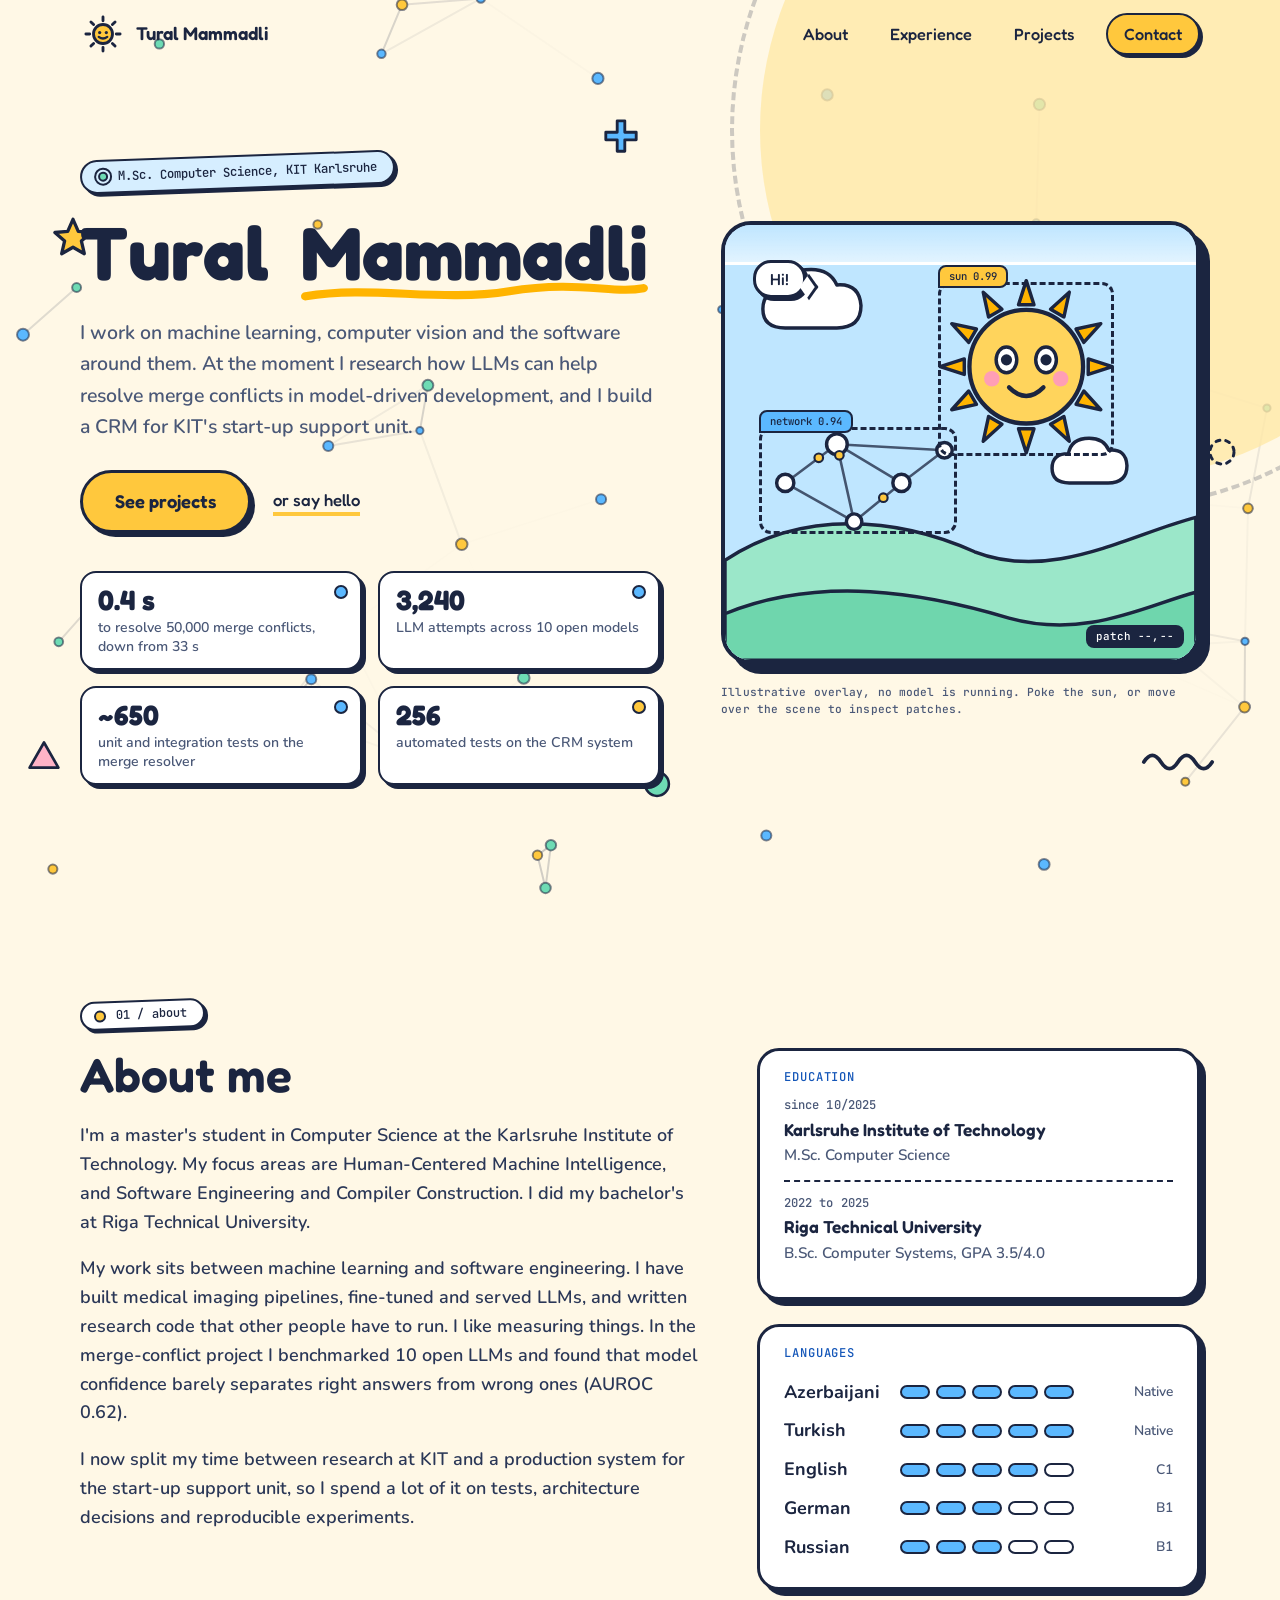
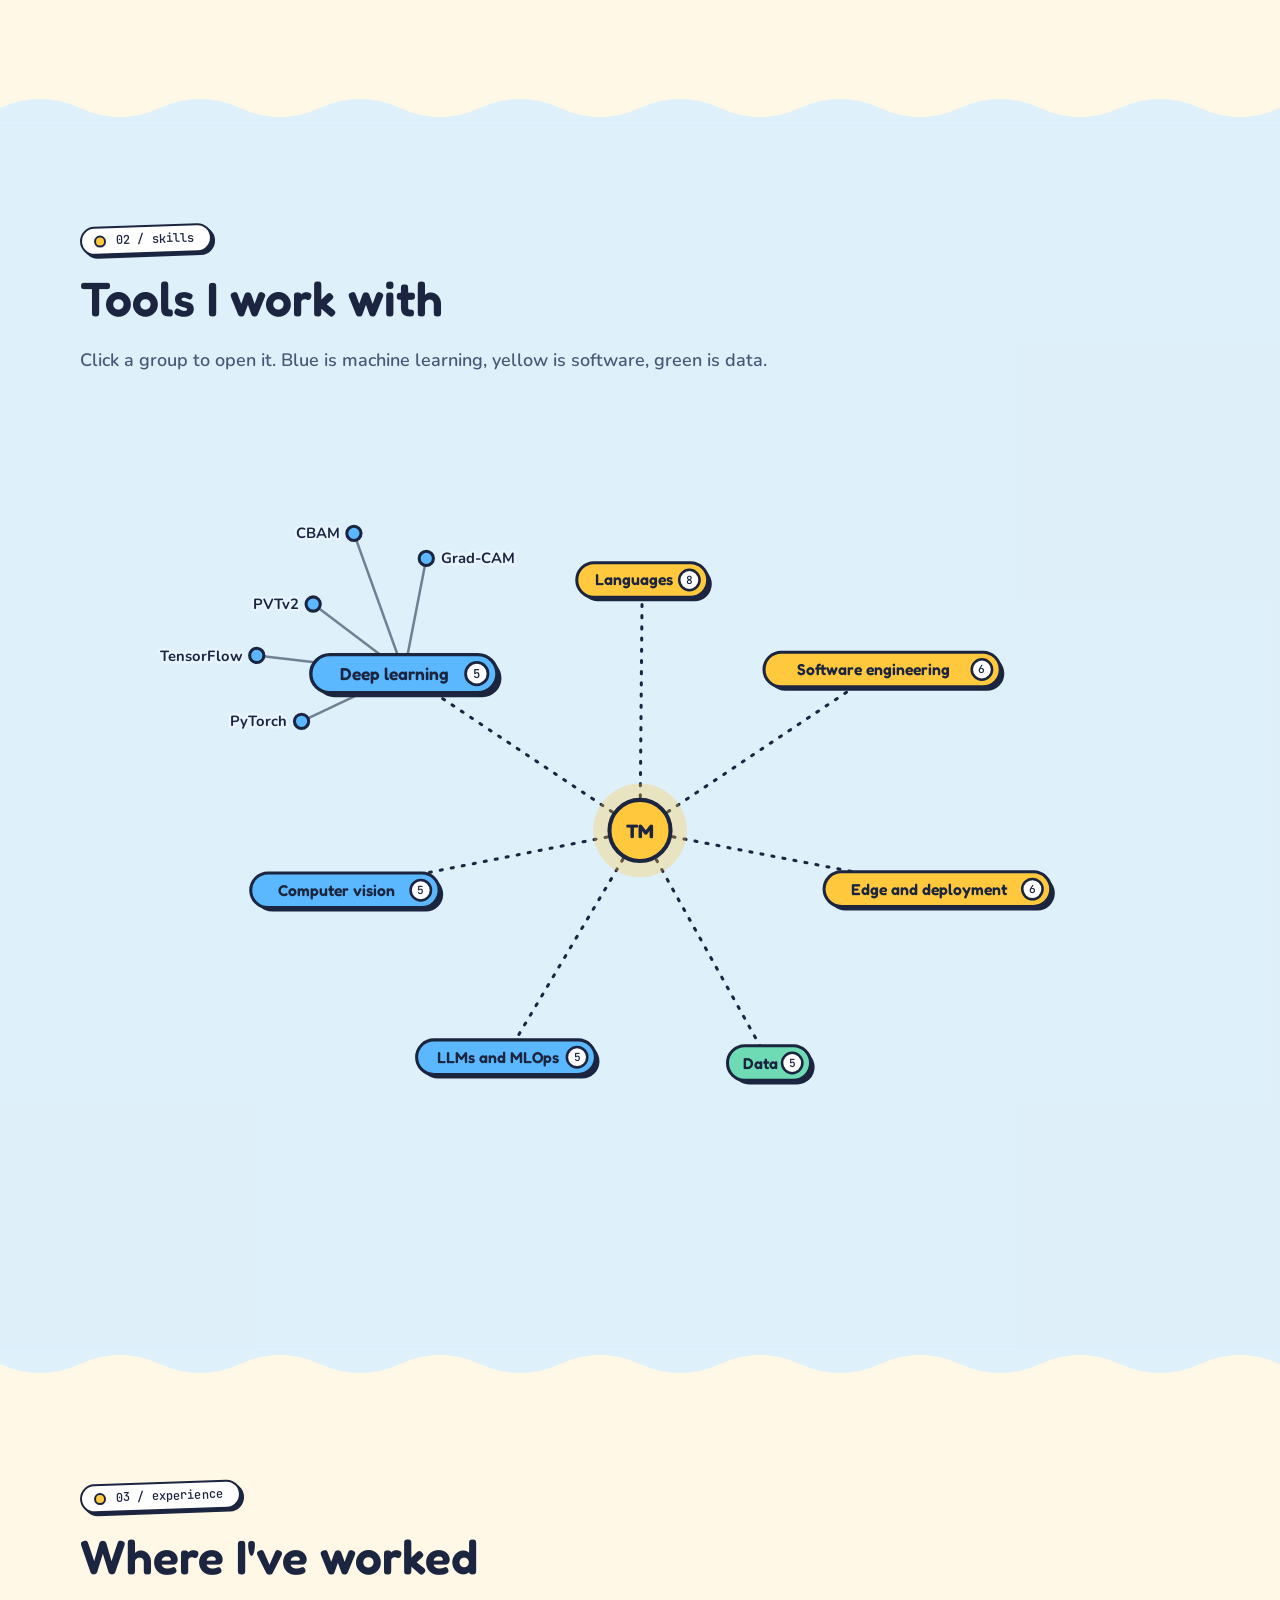
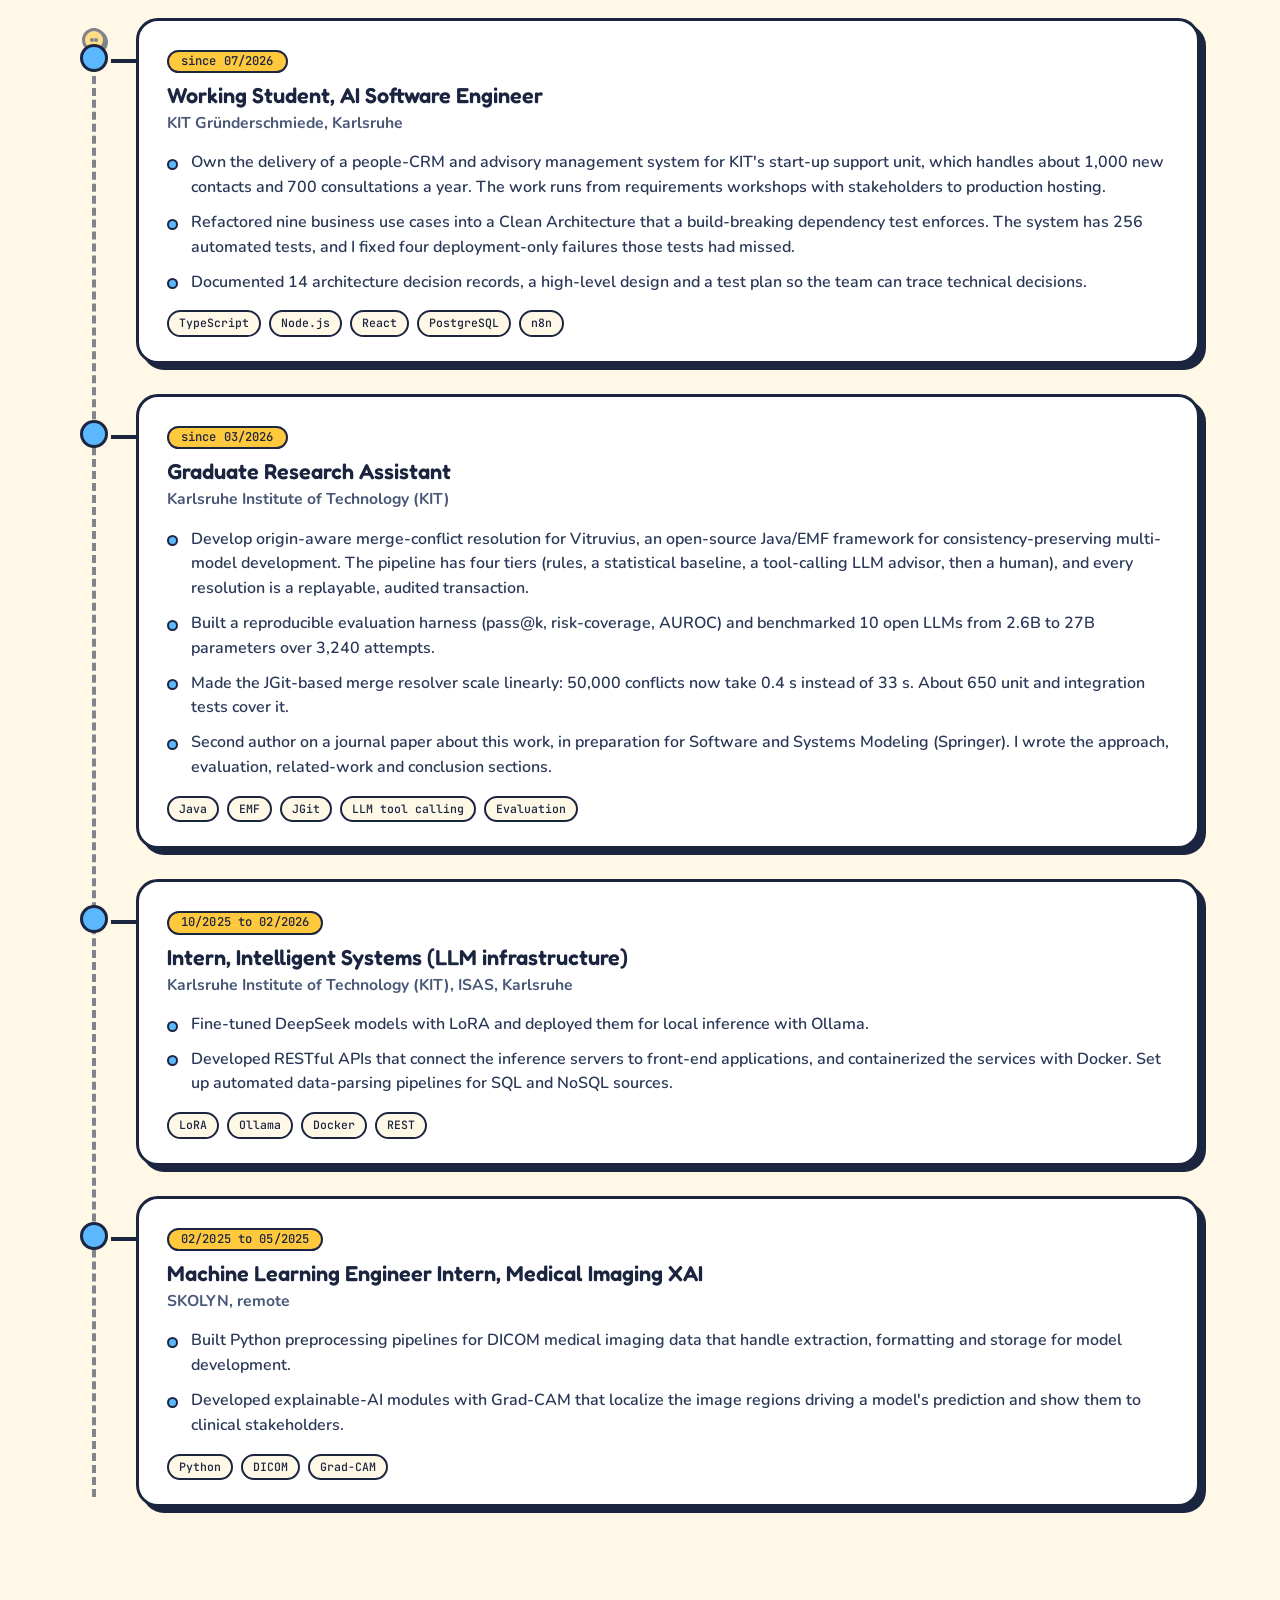
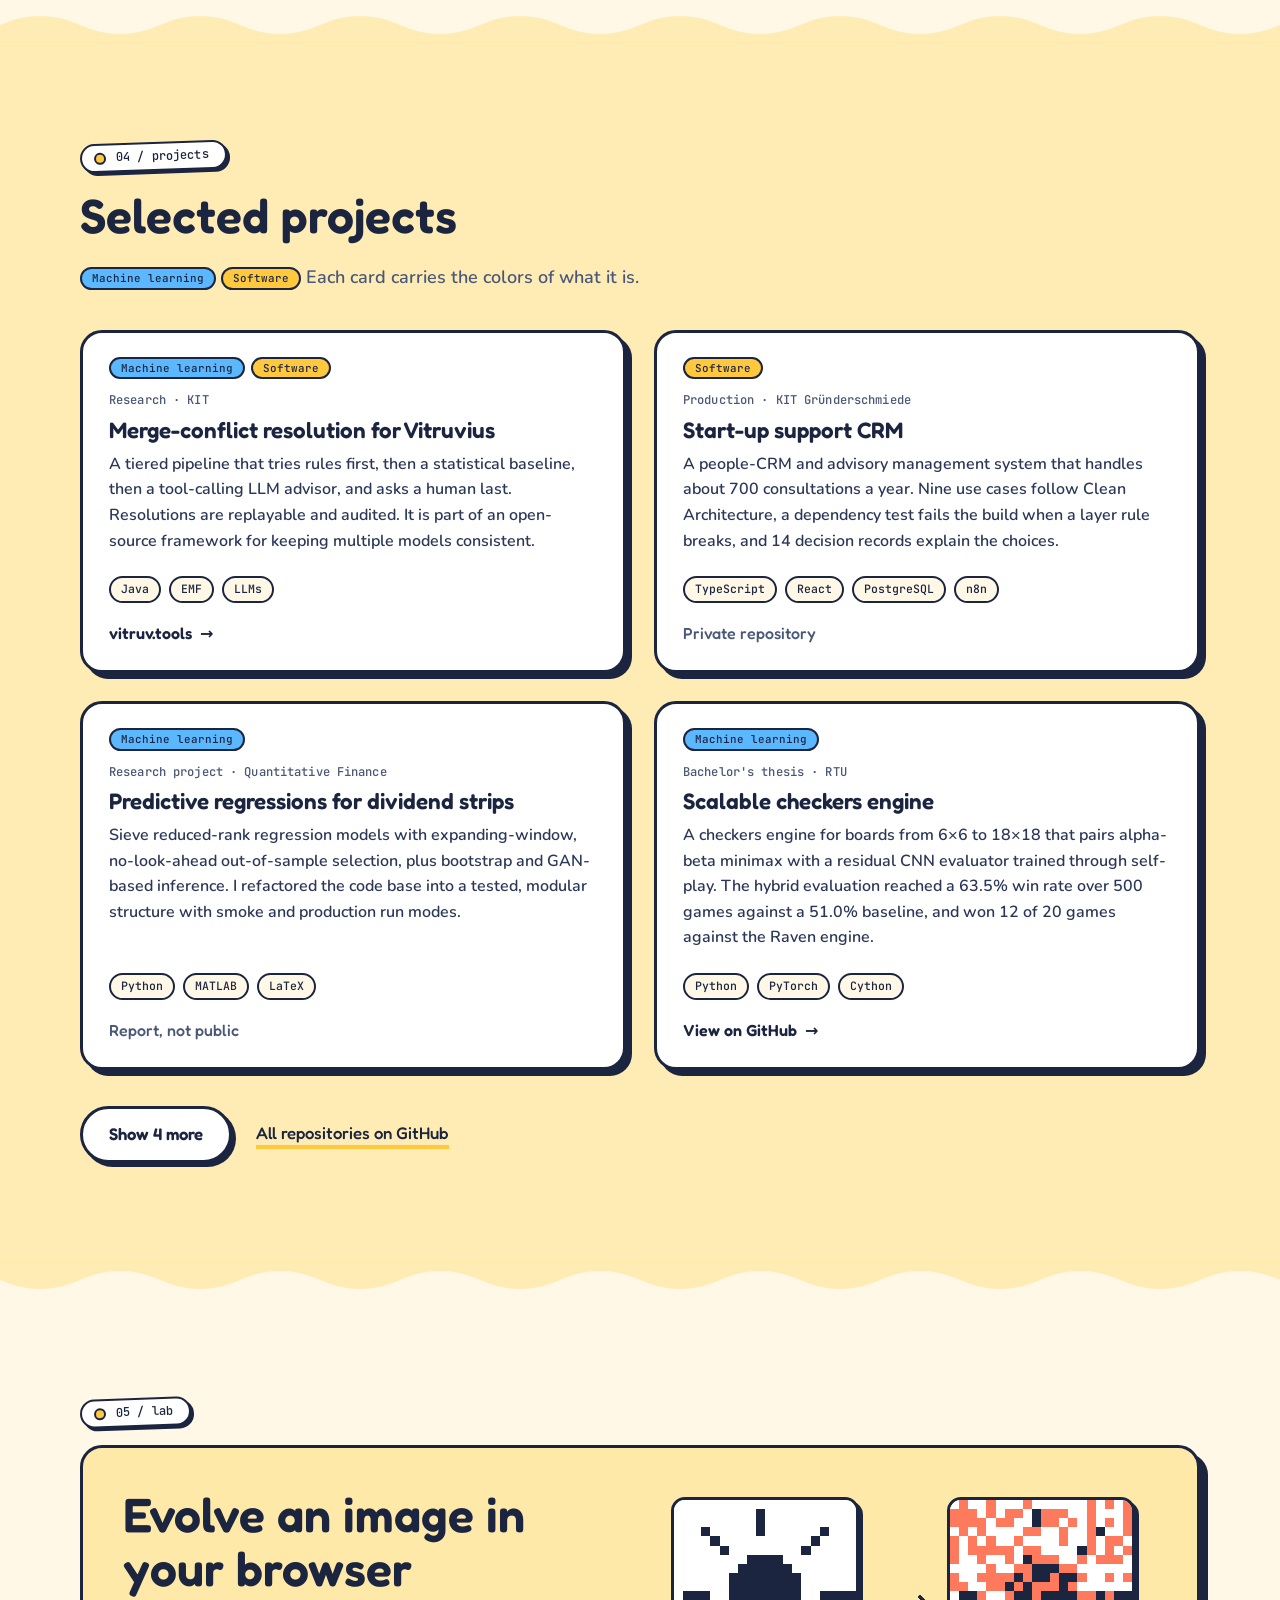
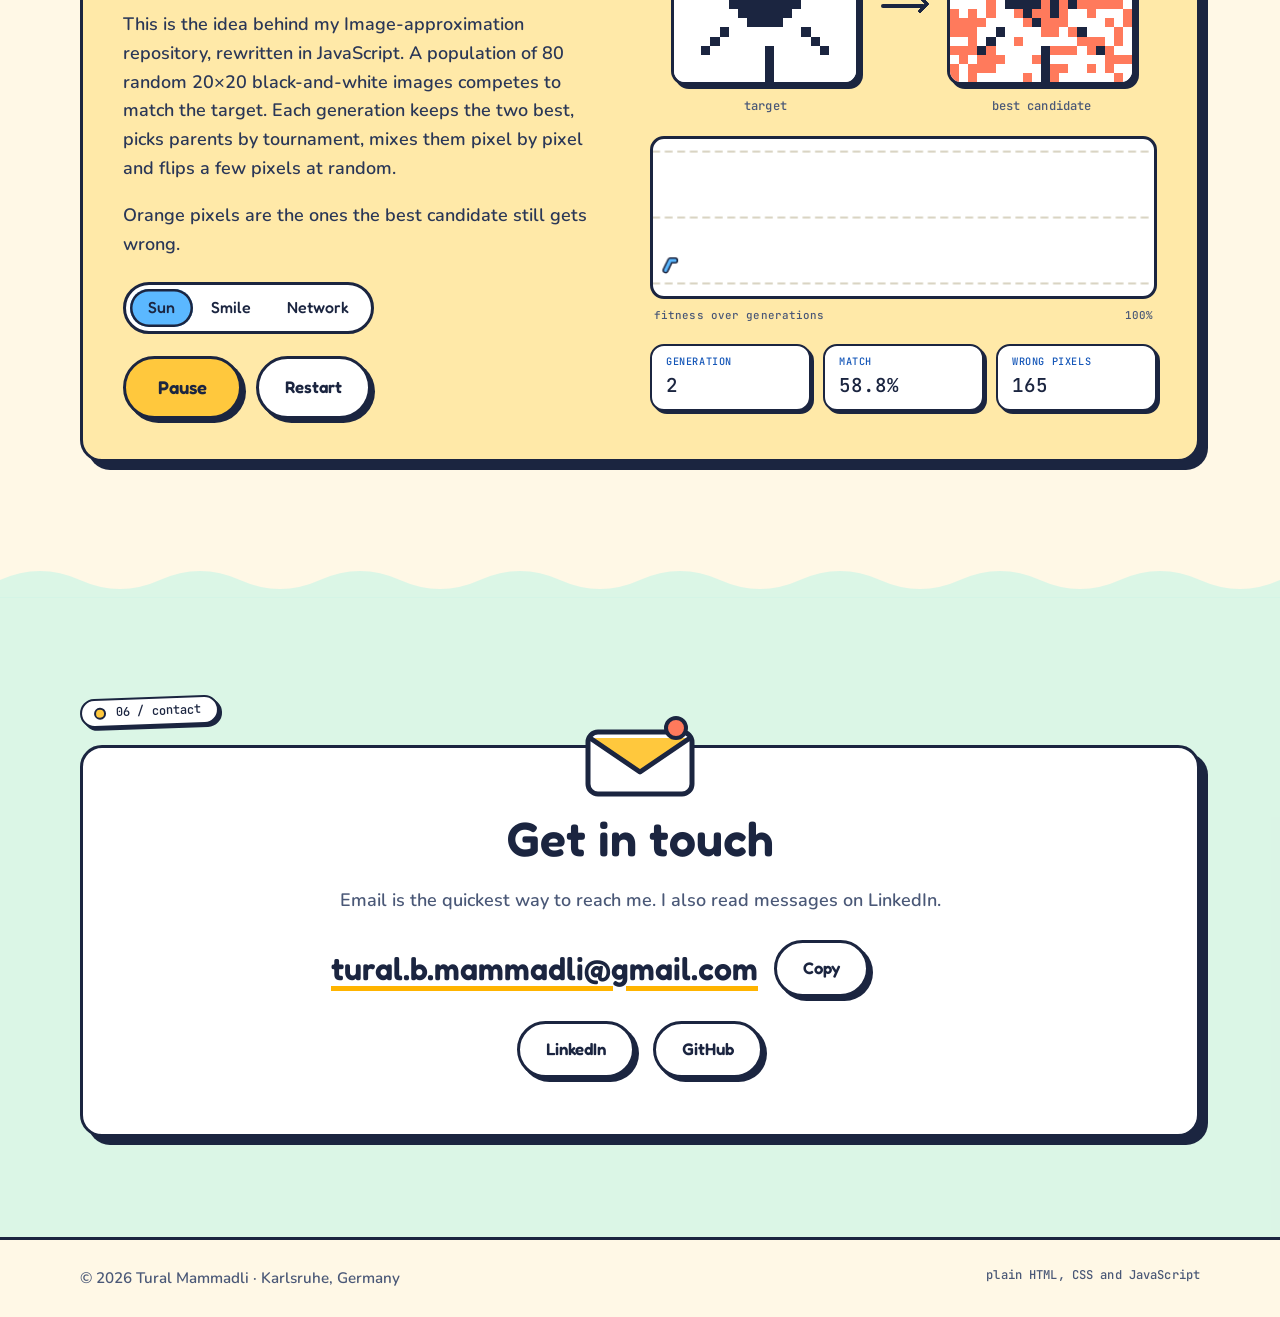
==== commit 0d1b1963: "Cache-bust CSS and JS, hide tap highlight on buttons Co-Authored-By: Claude Sonnet 5.5 <noreply@anth" ====
--- a/index.html
+++ b/index.html
@@ -13,7 +13,7 @@
   <link rel="preconnect" href="https://fonts.googleapis.com">
   <link rel="preconnect" href="https://fonts.gstatic.com" crossorigin>
   <link href="https://fonts.googleapis.com/css2?family=Fredoka:wght@500;600;700&family=JetBrains+Mono:wght@500&family=Nunito:wght@400;600;700;800&display=swap" rel="stylesheet">
-  <link rel="stylesheet" href="styles.css">
+  <link rel="stylesheet" href="styles.css?v=2">
   <script>
     document.documentElement.classList.add('js');
     try { if (localStorage.getItem('theme') === 'dark') document.documentElement.dataset.theme = 'dark'; } catch (e) {}
@@ -486,6 +486,6 @@
     </svg></div></div>
   </div>
 
-  <script src="main.js"></script>
+  <script src="main.js?v=2"></script>
 </body>
 </html>
--- a/styles.css
+++ b/styles.css
@@ -45,7 +45,7 @@
 h1, h2, h3 { font-family: var(--font-head); font-weight: 600; line-height: 1.12; margin: 0; letter-spacing: 0; }
 p { margin: 0 0 1em; }
 ul, ol { margin: 0; padding: 0; list-style: none; }
-button { font: inherit; color: inherit; cursor: pointer; }
+button { -webkit-tap-highlight-color: transparent; font: inherit; color: inherit; cursor: pointer; }
 :focus-visible { outline: 4px solid var(--sky); outline-offset: 3px; border-radius: 8px; }
 .mono { font-family: var(--font-mono); font-size: .76rem; font-weight: 500; letter-spacing: .01em; }
 .wrap { width: min(1120px, 100% - 48px); margin-inline: auto; }
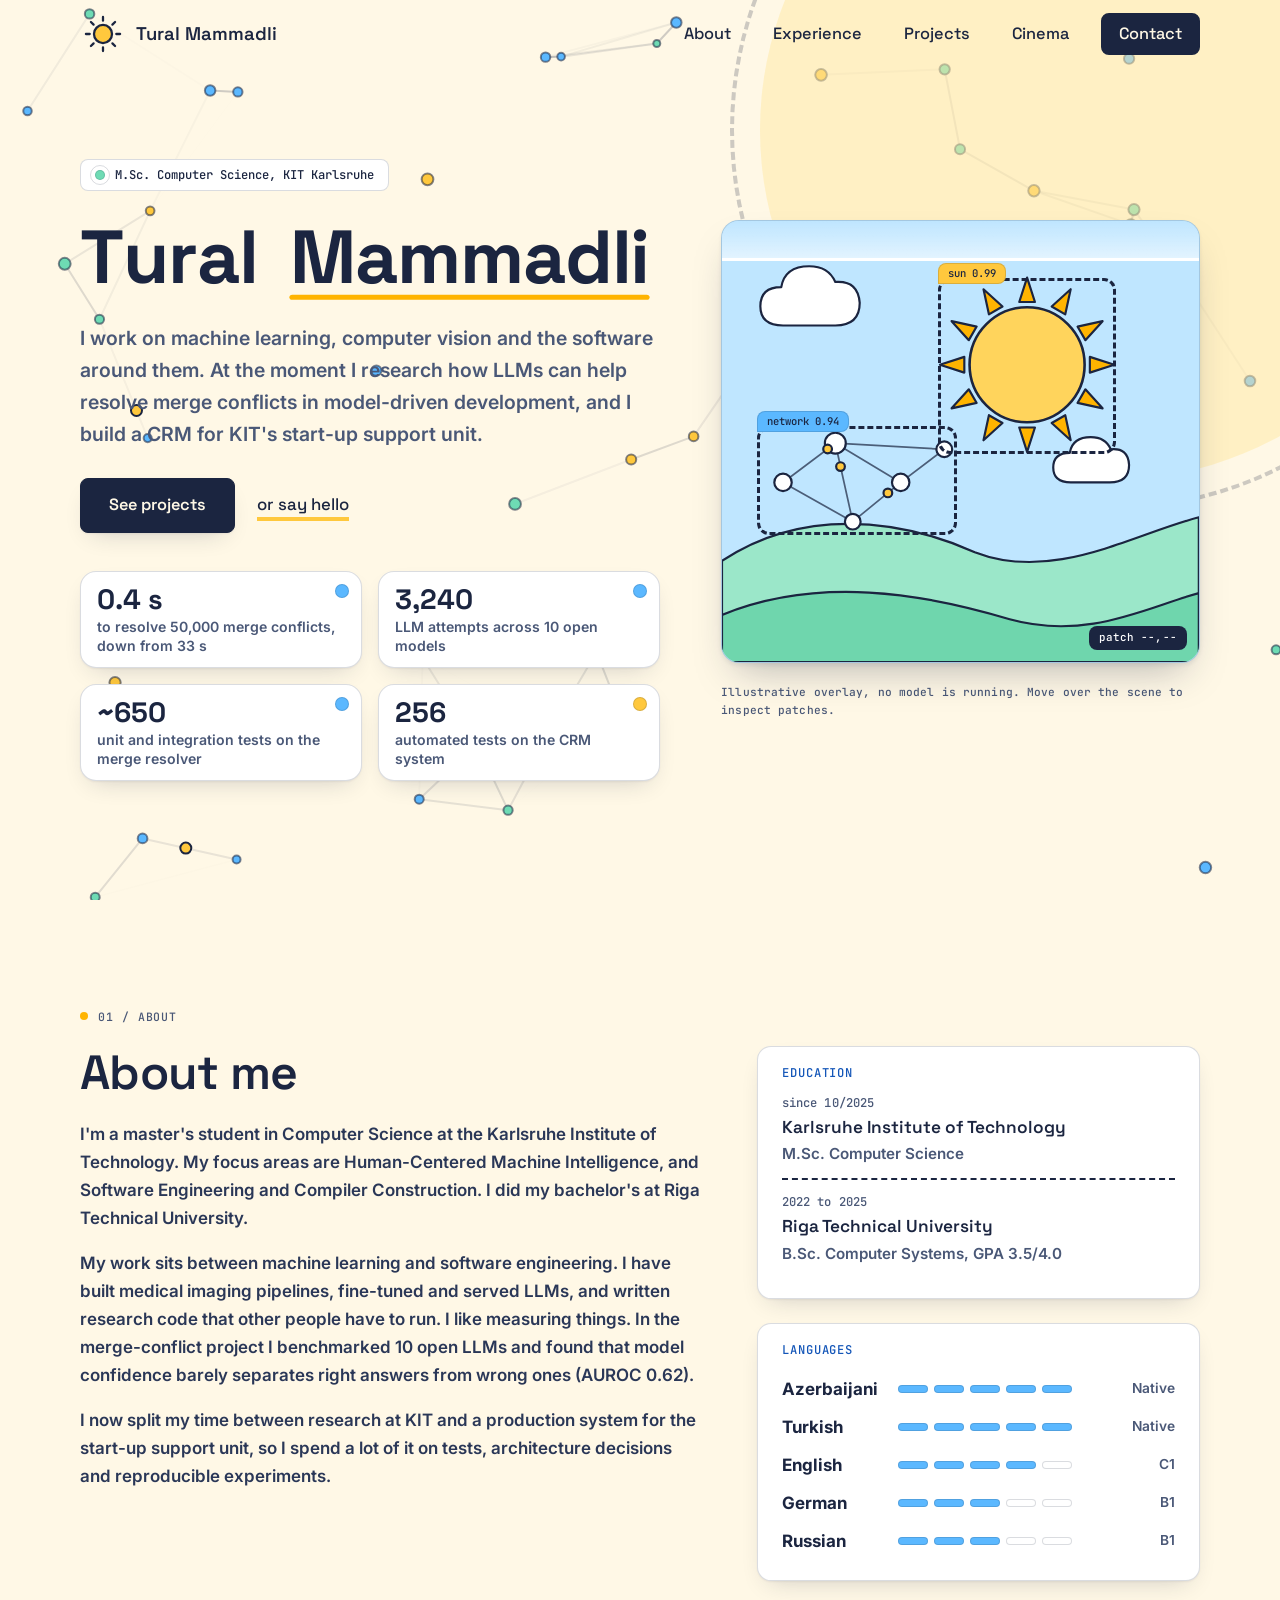
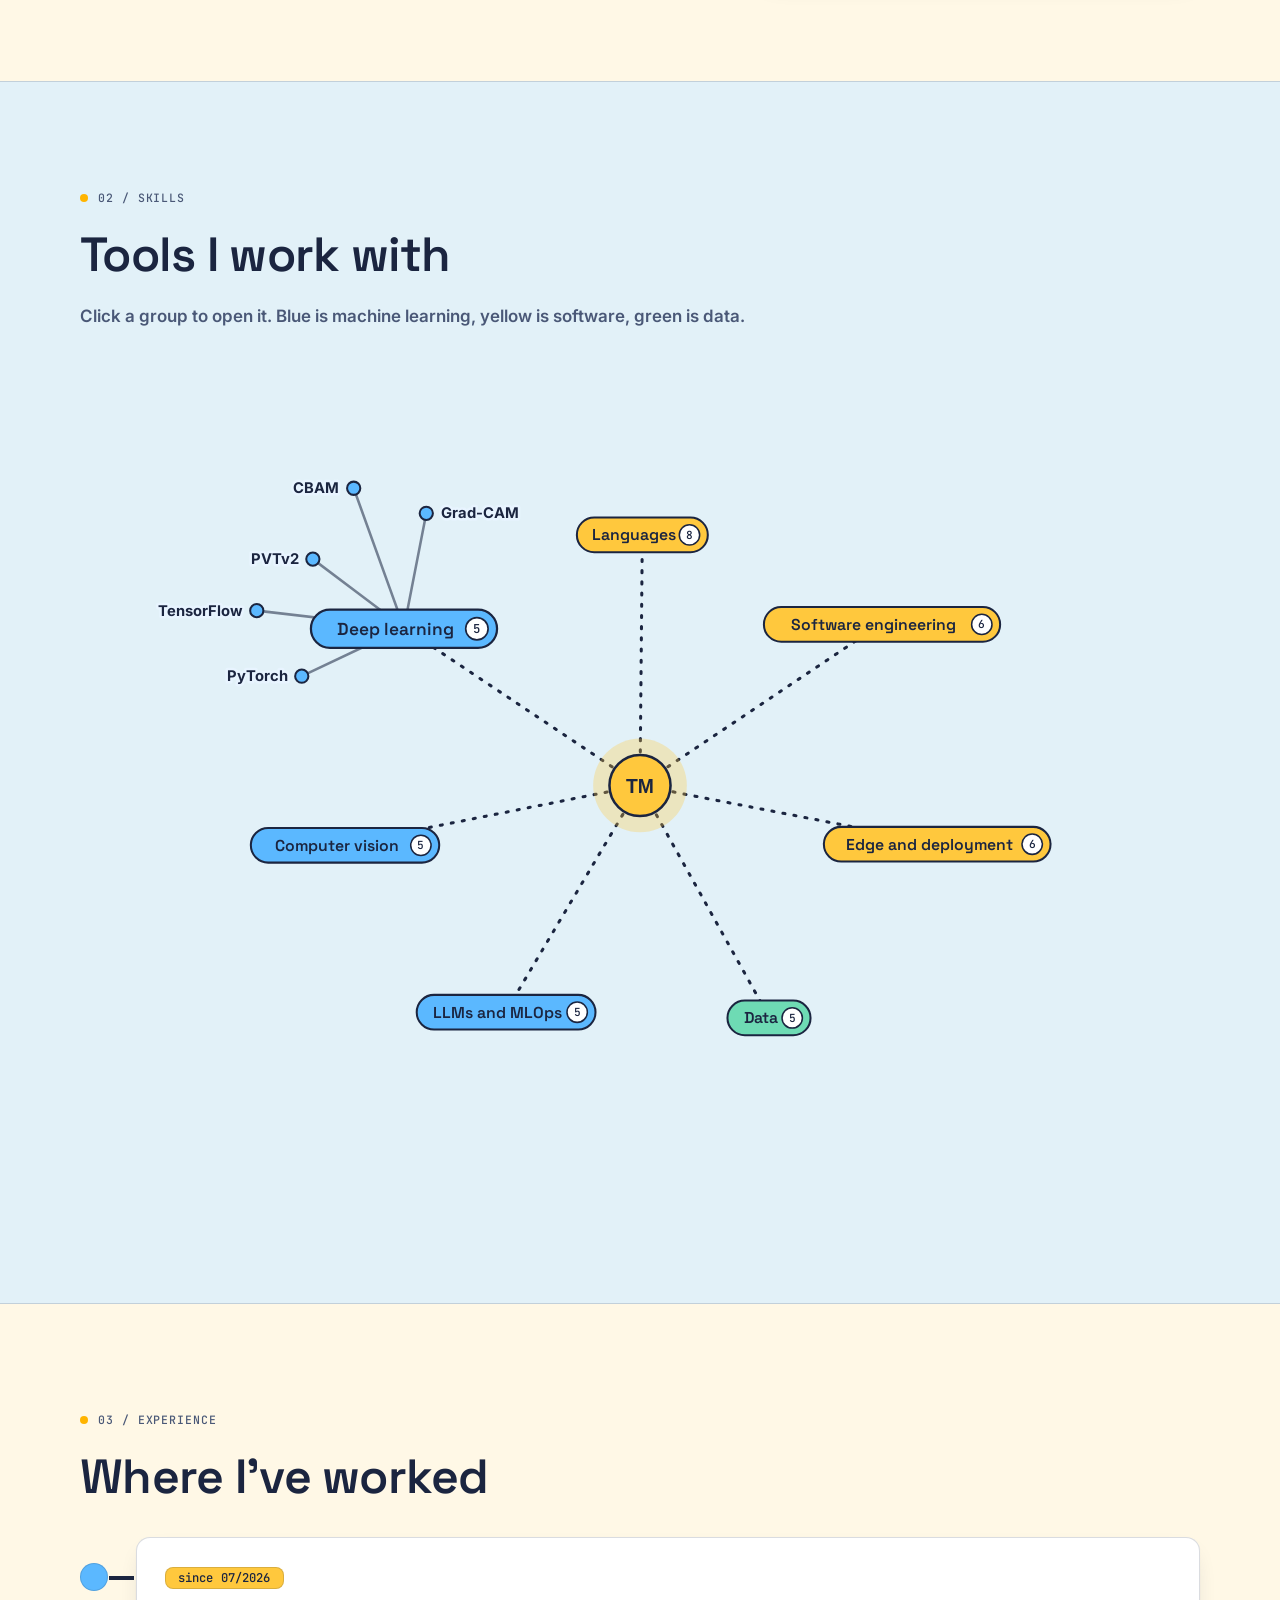
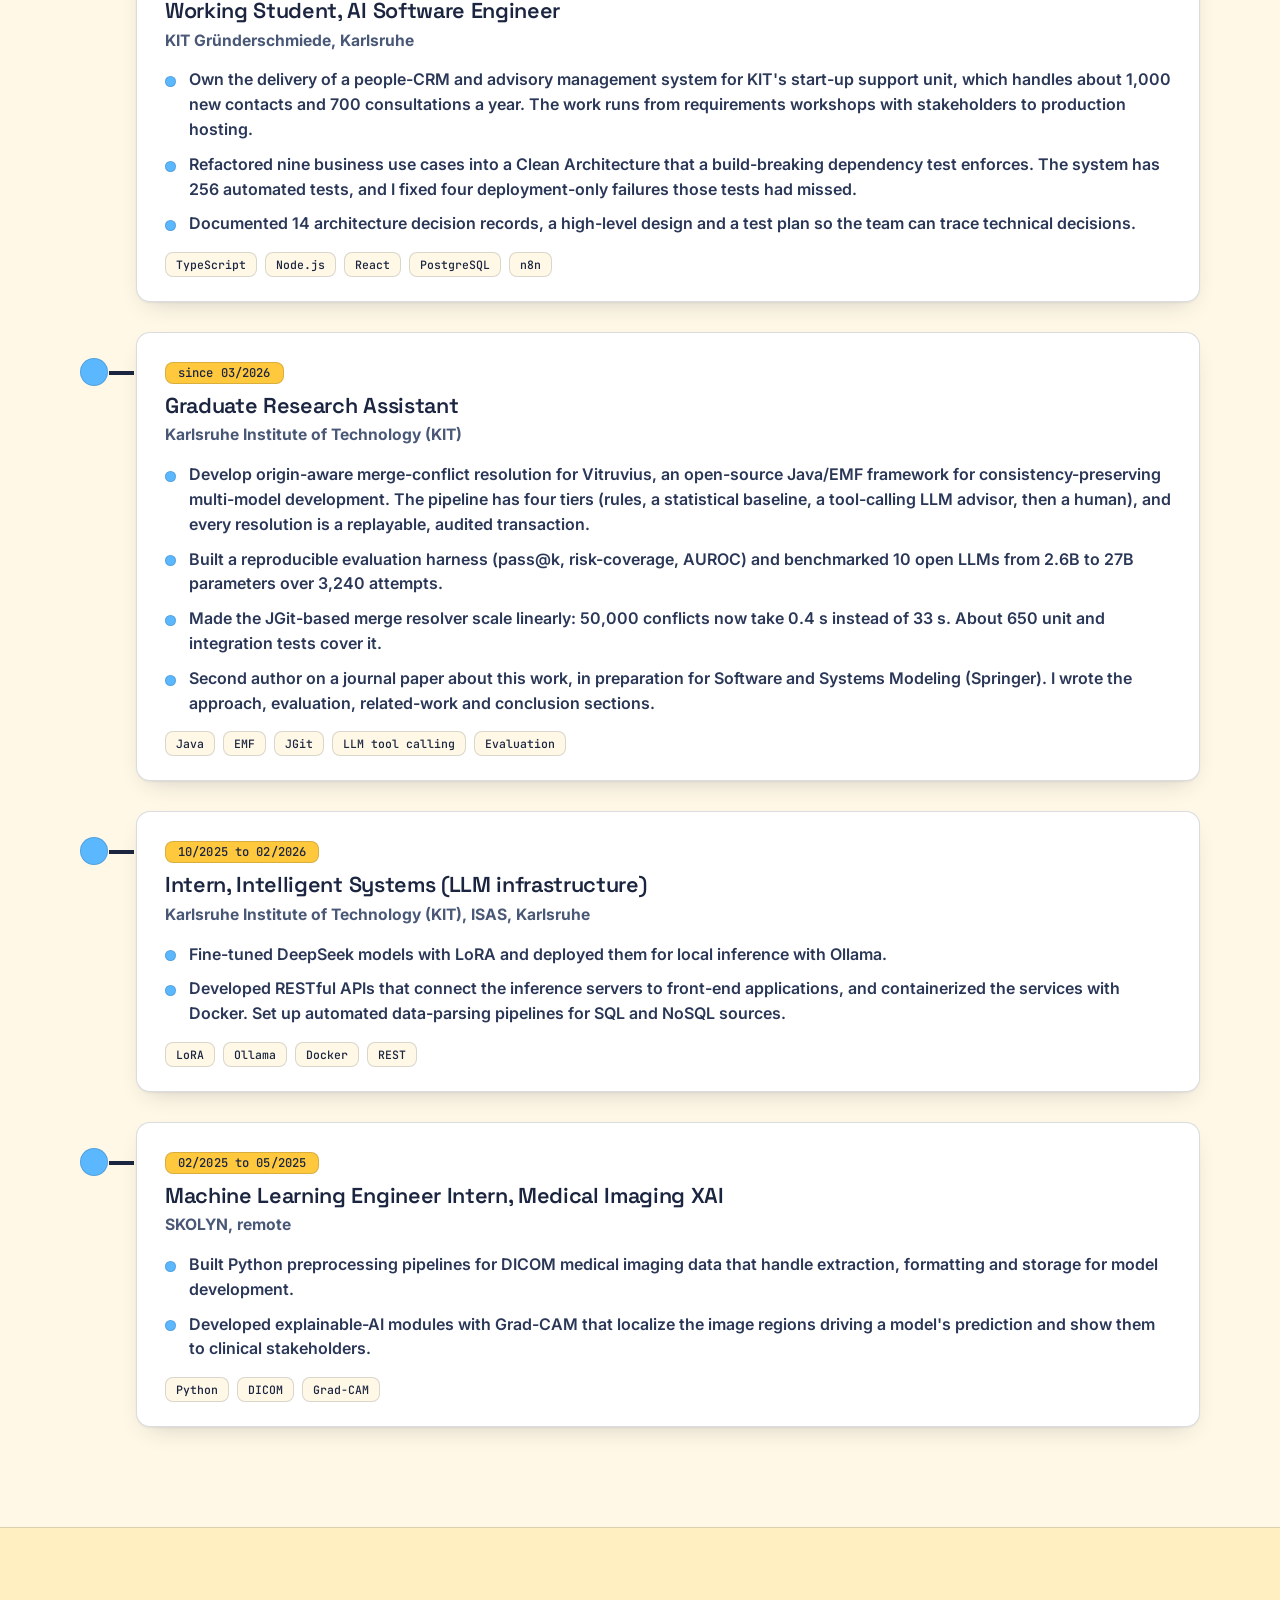
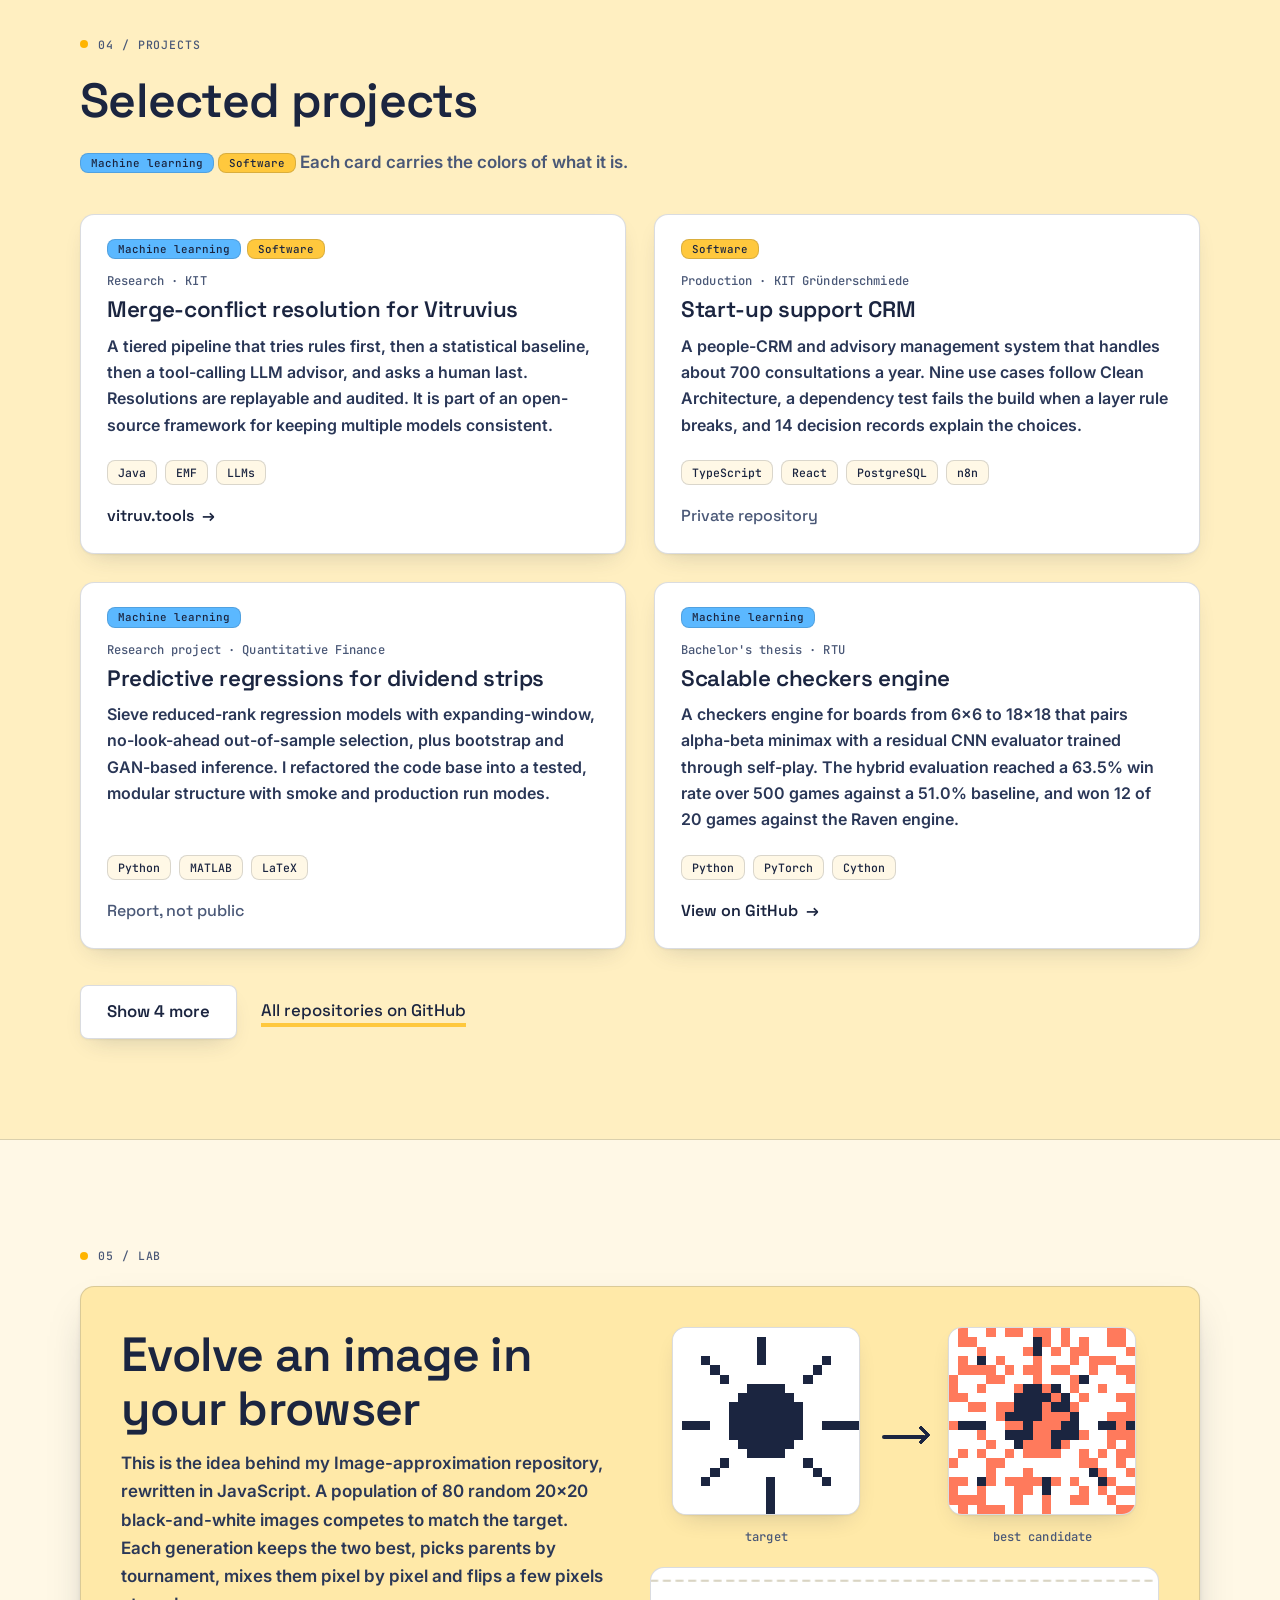
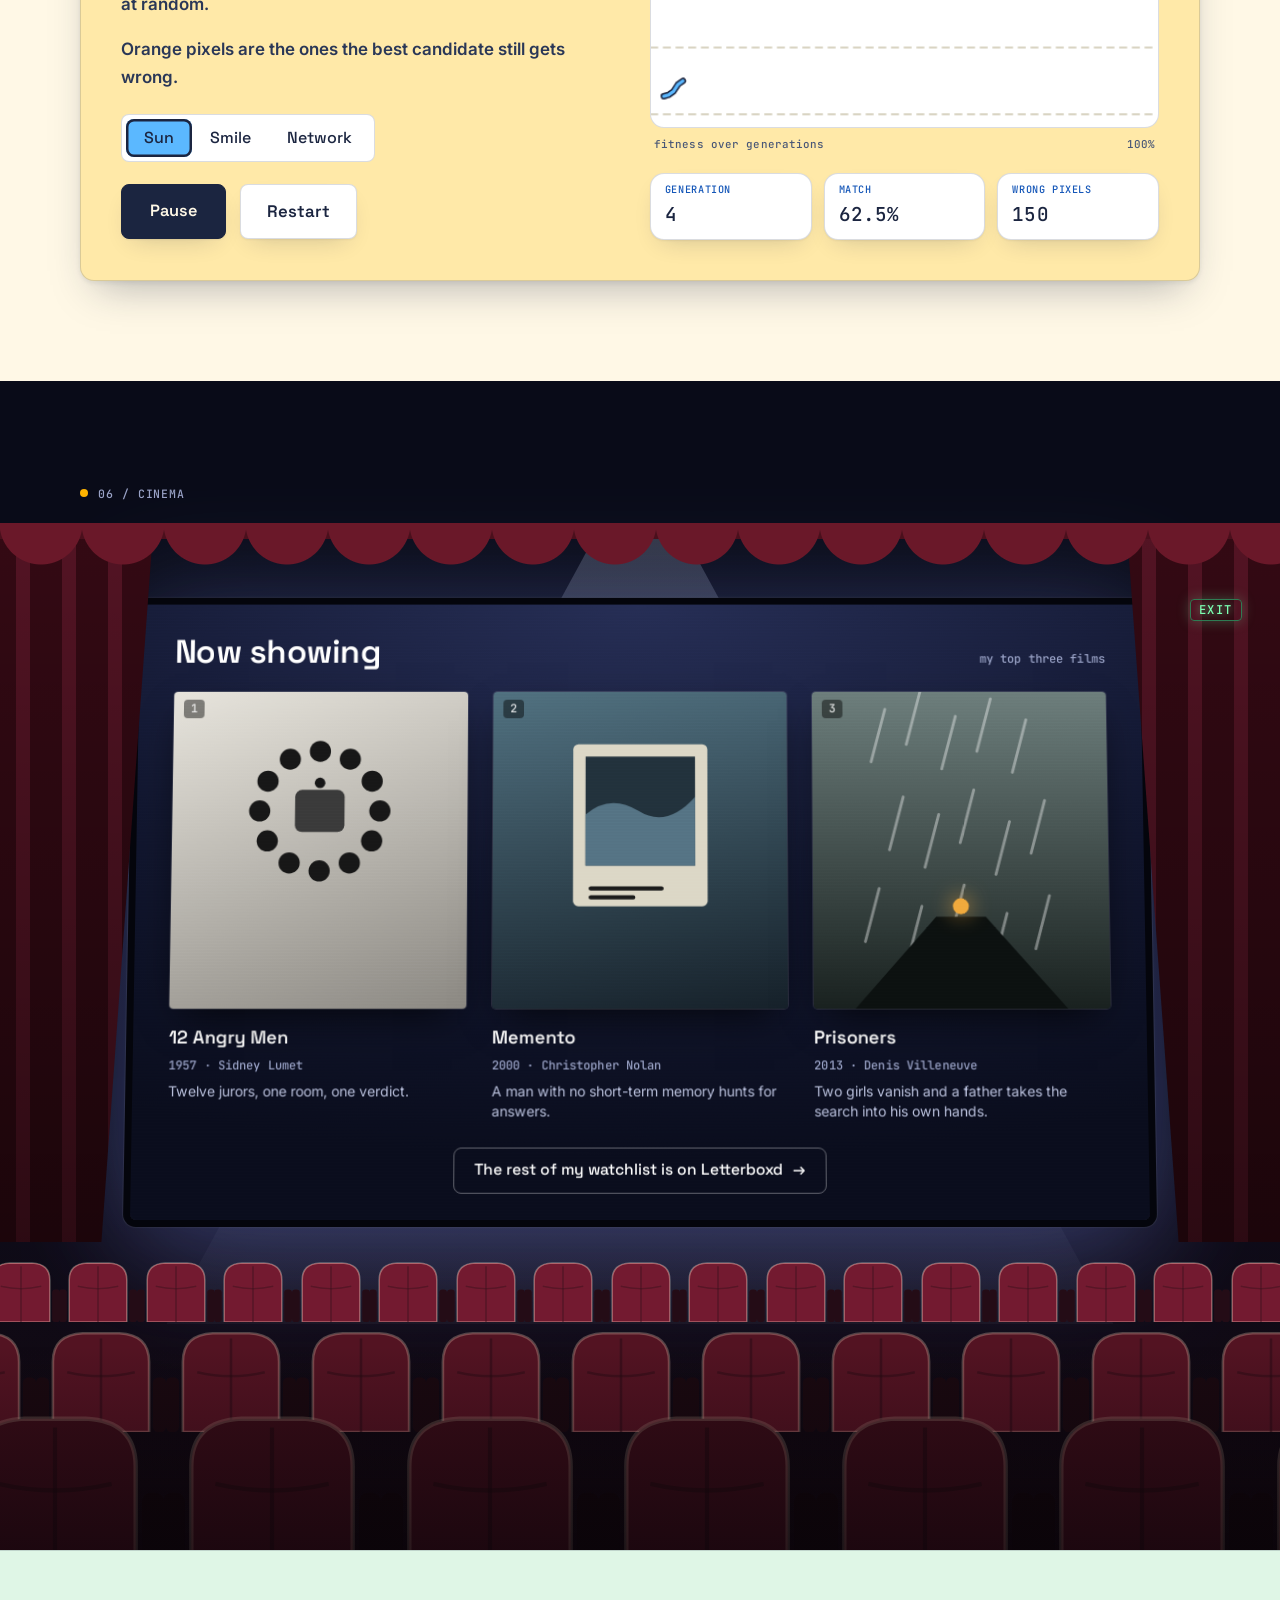
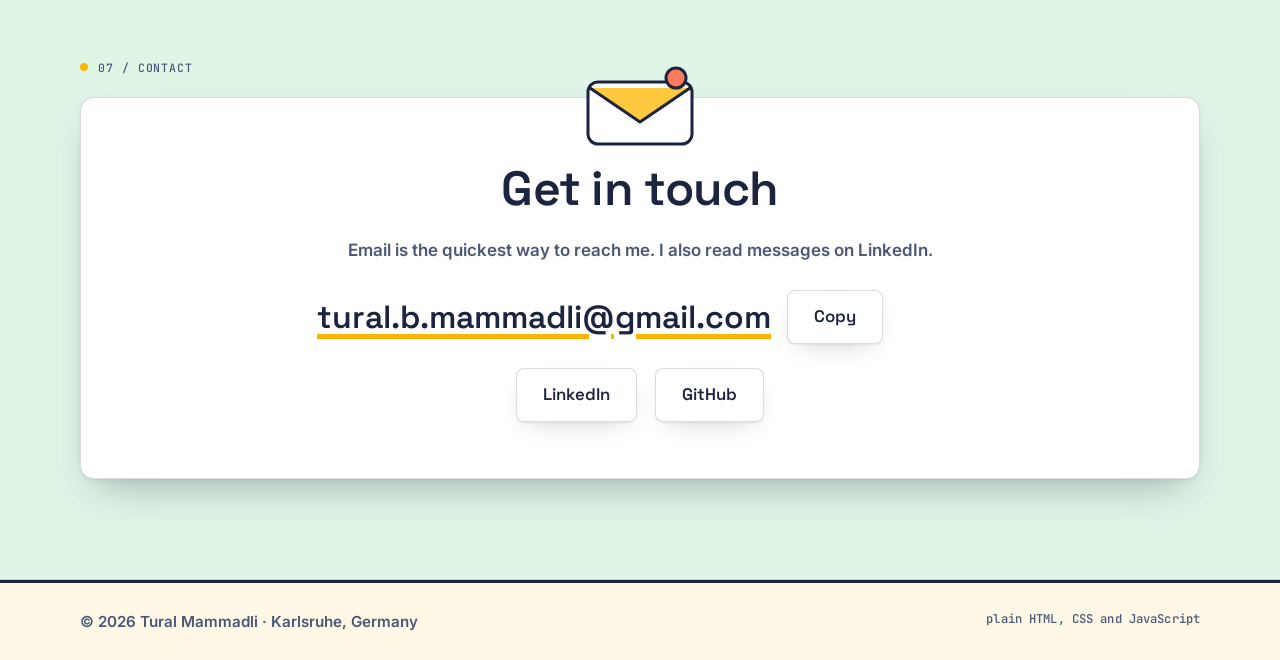
==== commit 46863fbc: "Add cinema section with top three films, make design less cartoonish Co-Authored-By: Claude Sonnet 5" ====
--- a/index.html
+++ b/index.html
@@ -12,8 +12,8 @@
   <link rel="icon" href="data:image/svg+xml,%3Csvg xmlns='http://www.w3.org/2000/svg' viewBox='0 0 32 32'%3E%3Ccircle cx='16' cy='16' r='9' fill='%23FFC83D' stroke='%231B2540' stroke-width='2.5'/%3E%3Ccircle cx='13' cy='15' r='1.5' fill='%231B2540'/%3E%3Ccircle cx='19' cy='15' r='1.5' fill='%231B2540'/%3E%3Cpath d='M12.5 19.5q3.5 3 7 0' stroke='%231B2540' stroke-width='2' fill='none' stroke-linecap='round'/%3E%3C/svg%3E">
   <link rel="preconnect" href="https://fonts.googleapis.com">
   <link rel="preconnect" href="https://fonts.gstatic.com" crossorigin>
-  <link href="https://fonts.googleapis.com/css2?family=Fredoka:wght@500;600;700&family=JetBrains+Mono:wght@500&family=Nunito:wght@400;600;700;800&display=swap" rel="stylesheet">
-  <link rel="stylesheet" href="styles.css?v=2">
+  <link href="https://fonts.googleapis.com/css2?family=Space+Grotesk:wght@500;600;700&family=JetBrains+Mono:wght@500&family=Inter:wght@400;500;600;700&display=swap" rel="stylesheet">
+  <link rel="stylesheet" href="styles.css?v=3">
   <script>
     document.documentElement.classList.add('js');
     try { if (localStorage.getItem('theme') === 'dark') document.documentElement.dataset.theme = 'dark'; } catch (e) {}
@@ -28,11 +28,9 @@
       <div class="brand">
         <button class="theme-toggle" id="themeToggle" type="button" aria-pressed="false" aria-label="Switch to dark mode" title="Switch to dark mode">
           <svg viewBox="0 0 40 40" width="38" height="38" aria-hidden="true">
-            <g class="tt-rays" stroke="#1B2540" stroke-width="3" stroke-linecap="round"><path d="M20 2v4M20 34v4M2 20h4M34 20h4M7.3 7.3l2.8 2.8M29.9 29.9l2.8 2.8M32.7 7.3l-2.8 2.8M10.1 29.9l-2.8 2.8"/></g>
-            <circle class="tt-body" cx="20" cy="20" r="10" fill="#FFC83D" stroke="#1B2540" stroke-width="3"/>
-            <g class="tt-craters" fill="#1B2540"><circle cx="14.5" cy="13.5" r="2"/><circle cx="26.5" cy="14" r="1.5"/><circle cx="25" cy="27.5" r="1.8"/></g>
-            <circle cx="16.5" cy="18.5" r="1.7" fill="#1B2540"/><circle cx="23.5" cy="18.5" r="1.7" fill="#1B2540"/>
-            <path d="M15.5 23q4.5 3.5 9 0" stroke="#1B2540" stroke-width="2.4" fill="none" stroke-linecap="round"/>
+            <g class="tt-rays" stroke="#1B2540" stroke-width="2.4" stroke-linecap="round"><path d="M20 2v4M20 34v4M2 20h4M34 20h4M7.3 7.3l2.8 2.8M29.9 29.9l2.8 2.8M32.7 7.3l-2.8 2.8M10.1 29.9l-2.8 2.8"/></g>
+            <circle class="tt-body" cx="20" cy="20" r="9.5" fill="#FFC83D" stroke="#1B2540" stroke-width="2.4"/>
+            <g class="tt-craters" fill="#1B2540"><circle cx="15" cy="15" r="2.4"/><circle cx="25.5" cy="17" r="1.6"/><circle cx="21" cy="26" r="2.2"/></g>
             <g class="tt-stars" fill="#F3EFD2" stroke="#1B2540" stroke-width="1.2" stroke-linejoin="round"><path d="M34 4l1.2 2.6 2.8.4-2 2 .5 2.8L34 10.4l-2.5 1.4.5-2.8-2-2 2.8-.4z"/><path d="M5 30l.9 1.9 2 .3-1.5 1.4.4 2L5 34.600l-1.800 1 .4-2L2.100 32.200l2-.3z"/></g>
           </svg>
         </button>
@@ -43,6 +41,7 @@
         <a href="#about">About</a>
         <a href="#experience">Experience</a>
         <a href="#projects">Projects</a>
+        <a href="#cinema">Cinema</a>
         <a href="#contact" class="nav-cta">Contact</a>
       </nav>
     </div>
@@ -52,21 +51,12 @@
   <main id="main">
     <!-- HERO -->
     <section class="hero" id="top">
-      <div class="floaties" aria-hidden="true">
-        <svg class="fl fl-star" data-depth="26" viewBox="0 0 40 40" width="44" height="44"><path d="M20 3l4.8 11 11.7 1-8.9 7.7 2.7 11.6L20 28.4 9.7 34.3l2.7-11.6L3.5 15l11.7-1z" fill="#FFC83D" stroke="#1B2540" stroke-width="3" stroke-linejoin="round"/></svg>
-        <svg class="fl fl-plus" data-depth="-18" viewBox="0 0 40 40" width="38" height="38"><path d="M16 4h8v12h12v8H24v12h-8V24H4v-8h12z" fill="#5BB8FF" stroke="#1B2540" stroke-width="3" stroke-linejoin="round"/></svg>
-        <svg class="fl fl-dot" data-depth="34" viewBox="0 0 40 40" width="34" height="34"><circle cx="20" cy="20" r="14" fill="#6EDBB4" stroke="#1B2540" stroke-width="3"/></svg>
-        <svg class="fl fl-squig" data-depth="-30" viewBox="0 0 80 24" width="76" height="24"><path d="M4 12q9-14 18 0t18 0 18 0 18 0" fill="none" stroke="#1B2540" stroke-width="4" stroke-linecap="round"/></svg>
-        <svg class="fl fl-tri" data-depth="22" viewBox="0 0 40 40" width="36" height="36"><path d="M20 5l16 28H4z" fill="#FFB3C7" stroke="#1B2540" stroke-width="3" stroke-linejoin="round"/></svg>
-        <svg class="fl fl-ring" data-depth="-24" viewBox="0 0 40 40" width="40" height="40"><circle cx="20" cy="20" r="12" fill="none" stroke="#1B2540" stroke-width="3" stroke-dasharray="4 6" stroke-linecap="round"/></svg>
-      </div>
-
       <div class="wrap hero-grid">
         <div class="hero-copy">
           <p class="sticker"><span class="pulse"></span>M.Sc. Computer Science, KIT Karlsruhe</p>
           <h1 id="title" aria-label="Tural Mammadli">
             <span class="word" aria-hidden="true">Tural</span>
-            <span class="word accent" aria-hidden="true">Mammadli<svg class="scribble" viewBox="0 0 300 22" preserveAspectRatio="none"><path pathLength="1" d="M4 14C60 3 120 20 180 9S270 12 296 6"/></svg></span>
+            <span class="word accent" aria-hidden="true">Mammadli<svg class="scribble" viewBox="0 0 300 22" preserveAspectRatio="none"><path pathLength="1" d="M2 11H298"/></svg></span>
           </h1>
           <p class="lead">I work on machine learning, computer vision and the software around them. At the moment I research how LLMs can help resolve merge conflicts in model-driven development, and I build a CRM for KIT's start-up support unit.</p>
           <div class="cta-row">
@@ -83,32 +73,28 @@
 
         <figure class="vision" id="vision">
           <div class="vision-frame" id="visionFrame">
-            <svg class="scene" viewBox="0 0 547 506" preserveAspectRatio="xMidYMid slice" role="img" aria-label="Cartoon of a smiling sun above green hills, with a small network of connected nodes">
+            <svg class="scene" viewBox="0 0 547 506" preserveAspectRatio="xMidYMid slice" role="img" aria-label="Illustration of a sun above green hills, with a small network of connected nodes">
               <rect class="sky" width="547" height="506" fill="#BFE6FF"/>
               <g class="night-stars" fill="#F3EFD2" stroke="#1B2540" stroke-width="2" stroke-linejoin="round"><path class="tw" d="M60 190l5 11 12 2-9 8 3 12-11-6-11 6 3-12-9-8 12-2z" transform="translate(-10 -80) scale(.8)"/><path class="tw" d="M460 70l4 9 10 1-8 7 2 10-8-5-9 5 2-10-8-7 10-1z"/><circle class="tw" cx="190" cy="60" r="5"/><circle class="tw" cx="500" cy="210" r="4"/><circle class="tw" cx="40" cy="250" r="4"/><circle class="tw" cx="270" cy="40" r="3.500"/></g>
-              <g class="cloud cloud-a" stroke="#1B2540" stroke-width="4" stroke-linejoin="round" fill="#fff"><path d="M70 120q-26 0-26-22t24-22q4-24 32-24 22 0 30 18 26-2 28 24 0 26-28 26z"/></g>
-              <g class="cloud cloud-b" stroke="#1B2540" stroke-width="4" stroke-linejoin="round" fill="#fff"><path d="M400 300q-20 0-20-17t19-17q3-18 24-18 17 0 23 14 20-2 21 18 0 20-22 20z"/></g>
+              <g class="cloud cloud-a" stroke="#1B2540" stroke-width="2.5" stroke-linejoin="round" fill="#fff"><path d="M70 120q-26 0-26-22t24-22q4-24 32-24 22 0 30 18 26-2 28 24 0 26-28 26z"/></g>
+              <g class="cloud cloud-b" stroke="#1B2540" stroke-width="2.5" stroke-linejoin="round" fill="#fff"><path d="M400 300q-20 0-20-17t19-17q3-18 24-18 17 0 23 14 20-2 21 18 0 20-22 20z"/></g>
               <g class="mascot" id="mascot" transform="translate(350 165)">
                 <g class="bob">
-                  <g class="rays" stroke="#1B2540" stroke-width="4" stroke-linejoin="round" fill="#FFB400">
+                  <g class="rays" stroke="#1B2540" stroke-width="2.5" stroke-linejoin="round" fill="#FFB400">
                     <path d="M-9 -72L0 -100L9 -72z"/><path d="M-9 -72L0 -100L9 -72z" transform="rotate(30)"/><path d="M-9 -72L0 -100L9 -72z" transform="rotate(60)"/><path d="M-9 -72L0 -100L9 -72z" transform="rotate(90)"/><path d="M-9 -72L0 -100L9 -72z" transform="rotate(120)"/><path d="M-9 -72L0 -100L9 -72z" transform="rotate(150)"/><path d="M-9 -72L0 -100L9 -72z" transform="rotate(180)"/><path d="M-9 -72L0 -100L9 -72z" transform="rotate(210)"/><path d="M-9 -72L0 -100L9 -72z" transform="rotate(240)"/><path d="M-9 -72L0 -100L9 -72z" transform="rotate(270)"/><path d="M-9 -72L0 -100L9 -72z" transform="rotate(300)"/><path d="M-9 -72L0 -100L9 -72z" transform="rotate(330)"/>
                   </g>
                   <g class="squash">
-                    <circle id="mascotBody" r="66" fill="#FFD45C" stroke="#1B2540" stroke-width="5"/>
-                    <g class="craters" fill="#1B2540"><circle cx="-44" cy="-36" r="9"/><circle cx="42" cy="-40" r="7"/><circle cx="2" cy="-50" r="4.500"/><circle cx="24" cy="50" r="6"/><circle cx="-28" cy="46" r="5"/></g>
-                    <circle cx="-40" cy="14" r="9" fill="#FF9EB5"/><circle cx="40" cy="14" r="9" fill="#FF9EB5"/>
-                    <g class="eye" transform="translate(-23 -8)"><ellipse rx="12" ry="15" fill="#fff" stroke="#1B2540" stroke-width="4"/><circle class="pupil" r="6.5" fill="#1B2540"/></g>
-                    <g class="eye" transform="translate(23 -8)"><ellipse rx="12" ry="15" fill="#fff" stroke="#1B2540" stroke-width="4"/><circle class="pupil" r="6.5" fill="#1B2540"/></g>
-                    <path class="mouth" d="M-20 24Q0 44 20 24" fill="none" stroke="#1B2540" stroke-width="5" stroke-linecap="round"/>
+                    <circle id="mascotBody" r="66" fill="#FFD45C" stroke="#1B2540" stroke-width="3"/>
+                    <g class="craters" fill="#1B2540"><circle cx="-30" cy="-26" r="13"/><circle cx="26" cy="-34" r="8"/><circle cx="30" cy="22" r="15"/><circle cx="-24" cy="30" r="7"/><circle cx="-4" cy="2" r="5"/></g>
                   </g>
                 </g>
               </g>
-              <path class="hill-a" d="M0 390C90 330 200 340 290 380C380 415 470 360 547 340V506H0Z" fill="#9BE7C9" stroke="#1B2540" stroke-width="4" stroke-linejoin="round"/>
-              <path class="hill-b" d="M0 452C110 407 230 427 330 457C420 482 490 442 547 427V506H0Z" fill="#6FD6AD" stroke="#1B2540" stroke-width="4" stroke-linejoin="round"/>
-              <g class="net" stroke="#1B2540" stroke-width="3" stroke-linecap="round" opacity=".75">
+              <path class="hill-a" d="M0 390C90 330 200 340 290 380C380 415 470 360 547 340V506H0Z" fill="#9BE7C9" stroke="#1B2540" stroke-width="2.5" stroke-linejoin="round"/>
+              <path class="hill-b" d="M0 452C110 407 230 427 330 457C420 482 490 442 547 427V506H0Z" fill="#6FD6AD" stroke="#1B2540" stroke-width="2.5" stroke-linejoin="round"/>
+              <g class="net" stroke="#1B2540" stroke-width="2" stroke-linecap="round" opacity=".7">
                 <path d="M70 300L130 255M130 255L205 300M205 300L255 262M130 255L255 262M130 255L150 345M205 300L150 345M70 300L150 345"/>
               </g>
-              <g fill="#fff" stroke="#1B2540" stroke-width="4">
+              <g fill="#fff" stroke="#1B2540" stroke-width="2.5">
                 <circle class="nd" cx="70" cy="300" r="10"/><circle class="nd" cx="130" cy="255" r="12"/><circle class="nd" cx="205" cy="300" r="10"/>
                 <circle class="nd" cx="255" cy="262" r="9"/><circle class="nd" cx="150" cy="345" r="9"/>
               </g>
@@ -124,9 +110,8 @@
             <div class="box box-net" aria-hidden="true"><span class="tag">network 0.94</span></div>
             <div class="scan" aria-hidden="true"></div>
             <div class="readout mono" id="vReadout" aria-hidden="true">patch --,--</div>
-            <button class="bubble" id="bubble" type="button">Hi!</button>
-          </div>
-          <figcaption class="mono">Illustrative overlay, no model is running. Poke the sun, or move over the scene to inspect patches.</figcaption>
+          </div>
+          <figcaption class="mono">Illustrative overlay, no model is running. Move over the scene to inspect patches.</figcaption>
         </figure>
       </div>
     </section>
@@ -174,7 +159,6 @@
     </section>
 
     <!-- SKILLS -->
-    <div class="wave w-sky" aria-hidden="true"></div>
     <section class="section band band-sky" id="skills">
       <div class="wrap">
         <div class="sec-head reveal"><span class="label mono"><i class="node"></i>02 / skills</span></div>
@@ -195,7 +179,6 @@
         </div>
       </div>
     </section>
-    <div class="wave w-sky flip" aria-hidden="true"></div>
 
     <!-- EXPERIENCE -->
     <section class="section" id="experience">
@@ -269,7 +252,6 @@
     </section>
 
     <!-- PROJECTS -->
-    <div class="wave w-sun" aria-hidden="true"></div>
     <section class="section band band-sun" id="projects">
       <div class="wrap">
         <div class="sec-head reveal"><span class="label mono"><i class="node"></i>04 / projects</span></div>
@@ -358,7 +340,6 @@
         </div>
       </div>
     </section>
-    <div class="wave w-sun flip" aria-hidden="true"></div>
 
     <!-- LAB -->
     <section class="section" id="lab">
@@ -401,16 +382,74 @@
       </div>
     </section>
 
+    <!-- CINEMA -->
+    <section class="cinema" id="cinema" aria-labelledby="cinemaTitle">
+      <div class="wrap">
+        <div class="sec-head reveal"><span class="label mono"><i class="node"></i>06 / cinema</span></div>
+      </div>
+      <div class="hall reveal">
+        <div class="curtain curtain-l" aria-hidden="true"></div>
+        <div class="curtain curtain-r" aria-hidden="true"></div>
+        <div class="beam" aria-hidden="true"></div>
+        <div class="dust" id="dust" aria-hidden="true"></div>
+        <span class="exit mono" aria-hidden="true">exit</span>
+
+        <div class="screen-wrap">
+          <div class="screen">
+            <div class="screen-head">
+              <h2 id="cinemaTitle">Now showing</h2>
+              <p class="mono">my top three films</p>
+            </div>
+            <ol class="picks">
+              <li class="pick pick-1">
+                <a href="https://letterboxd.com/film/12-angry-men/" target="_blank" rel="noopener">
+                  <span class="poster" aria-hidden="true">
+                    <svg viewBox="0 0 120 180"><circle class="fan" cx="60" cy="52" r="3"/><g class="ring"><circle cx="60" cy="34" r="6"/><circle cx="77" cy="38.500" r="6"/><circle cx="89.500" cy="51" r="6"/><circle cx="94" cy="68" r="6"/><circle cx="89.500" cy="85" r="6"/><circle cx="77" cy="97.500" r="6"/><circle cx="60" cy="102" r="6"/><circle cx="43" cy="97.500" r="6"/><circle cx="30.500" cy="85" r="6"/><circle cx="26" cy="68" r="6"/><circle cx="30.500" cy="51" r="6"/><circle cx="43" cy="38.500" r="6"/></g><rect class="table" x="46" y="56" width="28" height="24" rx="4"/></svg>
+                    <b>1</b>
+                  </span>
+                  <span class="meta"><strong>12 Angry Men</strong><span class="mono">1957 · Sidney Lumet</span><span class="line">Twelve jurors, one room, one verdict.</span></span>
+                </a>
+              </li>
+              <li class="pick pick-2">
+                <a href="https://letterboxd.com/film/memento/" target="_blank" rel="noopener">
+                  <span class="poster" aria-hidden="true">
+                    <svg viewBox="0 0 120 180"><rect class="polaroid" x="22" y="30" width="76" height="92" rx="3"/><rect class="photo" x="29" y="37" width="62" height="62"/><path class="fade" d="M29 99V70q14-12 30-2t32-8v39z"/><path class="scrawl" d="M32 112h40M32 117h24"/></svg>
+                    <b>2</b>
+                  </span>
+                  <span class="meta"><strong>Memento</strong><span class="mono">2000 · Christopher Nolan</span><span class="line">A man with no short-term memory hunts for answers.</span></span>
+                </a>
+              </li>
+              <li class="pick pick-3">
+                <a href="https://letterboxd.com/film/prisoners/" target="_blank" rel="noopener">
+                  <span class="poster" aria-hidden="true">
+                    <svg viewBox="0 0 120 180"><g class="rain"><path d="M18 10l-8 30M38 0l-8 30M58 14l-8 30M78 4l-8 30M98 16l-8 30M28 60l-8 30M48 70l-8 30M68 56l-8 30M88 74l-8 30M108 62l-8 30M14 112l-8 30M38 122l-8 30M62 110l-8 30M86 126l-8 30M110 116l-8 30"/></g><path class="road" d="M0 180L46 128H74L120 180Z"/><circle class="light" cx="60" cy="122" r="4.500"/></svg>
+                    <b>3</b>
+                  </span>
+                  <span class="meta"><strong>Prisoners</strong><span class="mono">2013 · Denis Villeneuve</span><span class="line">Two girls vanish and a father takes the search into his own hands.</span></span>
+                </a>
+              </li>
+            </ol>
+            <p class="credits"><a class="lb" href="https://letterboxd.com/turalcik/" target="_blank" rel="noopener">The rest of my watchlist is on Letterboxd <span aria-hidden="true">→</span></a></p>
+          </div>
+        </div>
+
+        <div class="seats" aria-hidden="true">
+          <div class="row row-1"></div>
+          <div class="row row-2"></div>
+          <div class="row row-3"></div>
+        </div>
+      </div>
+    </section>
+
     <!-- CONTACT -->
-    <div class="wave w-mint" aria-hidden="true"></div>
     <section class="section band band-mint contact" id="contact">
       <div class="wrap">
-        <div class="sec-head reveal"><span class="label mono"><i class="node"></i>06 / contact</span></div>
+        <div class="sec-head reveal"><span class="label mono"><i class="node"></i>07 / contact</span></div>
         <div class="contact-card reveal">
           <svg class="envelope" viewBox="0 0 120 90" width="120" height="90" aria-hidden="true">
-            <rect x="8" y="22" width="104" height="62" rx="10" fill="#fff" stroke="#1B2540" stroke-width="5"/>
-            <path class="flap" d="M10 28L60 62L110 28" fill="#FFC83D" stroke="#1B2540" stroke-width="5" stroke-linejoin="round" stroke-linecap="round"/>
-            <circle cx="96" cy="18" r="10" fill="#FF7A5C" stroke="#1B2540" stroke-width="4"/>
+            <rect x="8" y="22" width="104" height="62" rx="10" fill="#fff" stroke="#1B2540" stroke-width="3"/>
+            <path class="flap" d="M10 28L60 62L110 28" fill="#FFC83D" stroke="#1B2540" stroke-width="3" stroke-linejoin="round" stroke-linecap="round"/>
+            <circle cx="96" cy="18" r="10" fill="#FF7A5C" stroke="#1B2540" stroke-width="3"/>
           </svg>
           <h2>Get in touch</h2>
           <p>Email is the quickest way to reach me. I also read messages on LinkedIn.</p>
@@ -486,6 +525,6 @@
     </svg></div></div>
   </div>
 
-  <script src="main.js?v=2"></script>
+  <script src="main.js?v=3"></script>
 </body>
 </html>
--- a/styles.css
+++ b/styles.css
@@ -22,27 +22,31 @@
   --coral: #FF7A5C;
   --pink: #FFB3C7;
   --line: #1B2540;
+  --border: rgba(27, 37, 64, .16);
+  --sh: 0 1px 2px rgba(27, 37, 64, .06), 0 10px 26px -12px rgba(27, 37, 64, .24);
+  --sh-hover: 0 2px 4px rgba(27, 37, 64, .08), 0 20px 40px -16px rgba(27, 37, 64, .34);
+  --sh-press: 0 1px 2px rgba(27, 37, 64, .14);
   --shade: #1B2540;
   --on: #1B2540;
   --body: #2A3757;
   --halo: #E8F4FF;
   --nav-bg: rgba(255, 248, 230, .94);
   --moon: #F3EFD2;
-  --bw: 3px;
-  --r: 22px;
-  --pop: cubic-bezier(.34, 1.56, .64, 1);
-  --font-head: "Fredoka", "Nunito", system-ui, sans-serif;
-  --font-body: "Nunito", system-ui, -apple-system, "Segoe UI", sans-serif;
+  --bw: 1.5px;
+  --r: 14px;
+  --pop: cubic-bezier(.2, .7, .2, 1);
+  --font-head: "Space Grotesk", "Inter", system-ui, sans-serif;
+  --font-body: "Inter", system-ui, -apple-system, "Segoe UI", sans-serif;
   --font-mono: "JetBrains Mono", ui-monospace, "SF Mono", Menlo, monospace;
   color-scheme: light;
 }
 
 *, *::before, *::after { box-sizing: border-box; }
 html { scroll-behavior: smooth; scroll-padding-top: 84px; -webkit-text-size-adjust: 100%; }
-body { margin: 0; background: var(--bg); color: var(--ink); font-family: var(--font-body); font-size: 18px; line-height: 1.6; overflow-x: hidden; }
+body { margin: 0; background: var(--bg); color: var(--ink); font-family: var(--font-body); font-size: 17px; line-height: 1.65; overflow-x: hidden; }
 img, svg { max-width: 100%; }
 a { color: var(--sky-ink); }
-h1, h2, h3 { font-family: var(--font-head); font-weight: 600; line-height: 1.12; margin: 0; letter-spacing: 0; }
+h1, h2, h3 { font-family: var(--font-head); font-weight: 600; line-height: 1.12; margin: 0; letter-spacing: -.015em; }
 p { margin: 0 0 1em; }
 ul, ol { margin: 0; padding: 0; list-style: none; }
 button { -webkit-tap-highlight-color: transparent; font: inherit; color: inherit; cursor: pointer; }
@@ -57,31 +61,31 @@
 
 /* ---------- Shared cartoon pieces ---------- */
 .card-base, .panel, .card, .tl-card, .lab, .contact-card {
-  background: var(--paper); border: var(--bw) solid var(--line); border-radius: var(--r);
-  box-shadow: 6px 6px 0 var(--shade);
+  background: var(--paper); border: var(--bw) solid var(--border); border-radius: var(--r);
+  box-shadow: var(--sh);
 }
 
 .btn {
   display: inline-flex; align-items: center; justify-content: center; gap: 8px;
   font-family: var(--font-head); font-weight: 600; font-size: 1.05rem; text-decoration: none; color: var(--ink);
-  padding: 12px 26px; border: var(--bw) solid var(--line); border-radius: 999px; box-shadow: 4px 4px 0 var(--shade);
+  padding: 12px 26px; border: var(--bw) solid var(--border); border-radius: 8px; box-shadow: var(--sh);
   transition: transform .18s var(--pop), box-shadow .18s var(--pop), background .2s;
 }
-.btn-primary { color: var(--on); background: var(--sun); font-size: 1.15rem; padding: 14px 32px; }
+.btn-primary { color: var(--bg); background: var(--ink); border-color: var(--ink); font-size: 1.02rem; padding: 13px 28px; }
 .btn-white { background: var(--paper); }
-.btn:hover { transform: translate(-2px, -3px) rotate(-1.2deg); box-shadow: 7px 8px 0 var(--shade); }
-.btn-primary:hover { background: #FFD25F; }
-.btn:active { transform: translate(3px, 3px) scale(1.04, .93); box-shadow: 1px 1px 0 var(--shade); transition-duration: .06s; }
+.btn:hover { transform: translateY(-3px); box-shadow: var(--sh-hover); }
+.btn-primary:hover { background: var(--sun); border-color: var(--sun); color: var(--on); }
+.btn:active { transform: translateY(1px); box-shadow: var(--sh-press); transition-duration: .06s; }
 .text-link { font-family: var(--font-head); font-weight: 500; font-size: 1.05rem; color: var(--ink); text-decoration: none; background: linear-gradient(var(--sun), var(--sun)) 0 100% / 100% 4px no-repeat; transition: background-size .25s; padding-bottom: 2px; }
 .text-link:hover { background-size: 100% 100%; }
 
-.badge { color: var(--on); display: inline-block; font-family: var(--font-mono); font-size: .68rem; font-weight: 500; border: 2px solid var(--line); border-radius: 999px; padding: 1px 10px; line-height: 1.5; }
+.badge { color: var(--on); display: inline-block; font-family: var(--font-mono); font-size: .68rem; font-weight: 500; border: var(--bw) solid var(--border); border-radius: 8px; padding: 1px 10px; line-height: 1.5; }
 .b-ml { background: var(--sky); }
 .b-sw { background: var(--sun); }
 .b-data { background: var(--mint); }
 
 .tags { display: flex; flex-wrap: wrap; gap: 8px; }
-.tags li { font-family: var(--font-mono); font-size: .72rem; font-weight: 500; padding: 2px 10px; border: 2px solid var(--line); border-radius: 999px; background: var(--bg); }
+.tags li { font-family: var(--font-mono); font-size: .72rem; font-weight: 500; padding: 2px 10px; border: var(--bw) solid var(--border); border-radius: 8px; background: var(--bg); }
 
 /* ---------- Nav ---------- */
 .nav { position: fixed; inset: 0 0 auto 0; z-index: 50; background: transparent; border-bottom: 3px solid transparent; transition: background .3s, border-color .3s; }
@@ -101,12 +105,12 @@
 .theme-toggle:hover::after, .theme-toggle:focus-visible::after { opacity: 1; transform: none; }
 html[data-theme="dark"] .theme-toggle::after { content: "Day mode"; }
 .nav-links { display: flex; align-items: center; gap: 6px; }
-.nav-links a { text-decoration: none; color: var(--ink); font-family: var(--font-head); font-weight: 500; font-size: 1.02rem; padding: 6px 16px; border: 2.5px solid transparent; border-radius: 999px; transition: background .2s, transform .2s var(--pop); }
-.nav-links a:hover { background: var(--sun-soft); transform: translateY(-2px) rotate(-2deg); }
+.nav-links a { text-decoration: none; color: var(--ink); font-family: var(--font-head); font-weight: 500; font-size: 1.02rem; padding: 6px 16px; border: 2.5px solid transparent; border-radius: 8px; transition: background .2s, transform .2s var(--pop); }
+.nav-links a:hover { background: var(--sun-soft); transform: translateY(-2px); }
 .nav-links a.active { background: var(--sky-soft); border-color: var(--line); }
-.nav-links .nav-cta { color: var(--on); background: var(--sun); border-color: var(--ink); box-shadow: 3px 3px 0 var(--shade); margin-left: 8px; }
-.nav-links .nav-cta:hover { background: #FFD25F; }
-.nav-toggle { display: none; width: 46px; height: 46px; border: var(--bw) solid var(--line); border-radius: 14px; background: var(--paper); position: relative; box-shadow: 3px 3px 0 var(--shade); }
+.nav-links .nav-cta { color: var(--bg); background: var(--ink); border-color: var(--ink); margin-left: 8px; }
+.nav-links .nav-cta:hover { background: var(--sun); border-color: var(--sun); color: var(--on); }
+.nav-toggle { display: none; width: 46px; height: 46px; border: var(--bw) solid var(--border); border-radius: 14px; background: var(--paper); position: relative; box-shadow: var(--sh); }
 .nav-toggle span { position: absolute; left: 11px; right: 11px; height: 3px; background: var(--ink); border-radius: 3px; transition: transform .25s, top .25s; }
 .nav-toggle span:first-child { top: 14px; }
 .nav-toggle span:last-child { top: 24px; }
@@ -116,40 +120,28 @@
 .progress { position: absolute; left: 0; right: 0; bottom: -3px; height: 0; opacity: 0; transition: opacity .3s; }
 .nav.scrolled .progress { opacity: 1; height: 6px; }
 .progress i { display: block; height: 6px; width: 0; background: var(--sun); border-bottom: 3px solid var(--line); }
-.progress b { position: absolute; top: -6px; left: 0; width: 18px; height: 18px; margin-left: -9px; border-radius: 50%; background: var(--sun); border: 3px solid var(--line); }
+.progress b { position: absolute; top: -6px; left: 0; width: 18px; height: 18px; margin-left: -9px; border-radius: 50%; background: var(--sun); border: var(--bw) solid var(--border); }
 
 /* ---------- Hero ---------- */
 .hero { position: relative; min-height: 100svh; padding: 120px 0 80px; display: flex; align-items: center; overflow: hidden; }
-.hero::before { content: ""; position: absolute; top: -220px; right: -180px; width: 700px; height: 700px; border-radius: 50%; background: var(--sun-soft); opacity: .8; }
+.hero::before { content: ""; position: absolute; top: -220px; right: -180px; width: 700px; height: 700px; border-radius: 50%; background: var(--sun-soft); opacity: .55; }
 .hero::after { content: ""; position: absolute; top: -250px; right: -210px; width: 760px; height: 760px; border-radius: 50%; border: 4px dashed var(--line); opacity: .22; animation: spin 90s linear infinite; }
 .hero-grid { position: relative; z-index: 2; display: grid; grid-template-columns: 1.1fr .9fr; gap: 56px; align-items: center; }
 
-.floaties { position: absolute; inset: 0; pointer-events: none; z-index: 1; }
-.fl { position: absolute; will-change: transform; }
-.fl-star { left: 4%; top: 24%; animation: bob 5s ease-in-out infinite; }
-.fl-plus { left: 47%; top: 13%; animation: bob 6s ease-in-out -2s infinite; }
-.fl-dot { left: 50%; bottom: 11%; animation: bob 4.5s ease-in-out -1s infinite; }
-.fl-squig { right: 5%; bottom: 14%; animation: bob 5.5s ease-in-out -3s infinite; }
-.fl-tri { left: 2%; bottom: 14%; animation: bob 6.5s ease-in-out -4s infinite; }
-.fl-ring { right: 3%; top: 48%; animation: spin 18s linear infinite; }
-@keyframes bob { 50% { translate: 0 -14px; rotate: 8deg; } }
 @keyframes spin { to { transform: rotate(360deg); } }
-@keyframes wobble { 25% { transform: rotate(-12deg); } 75% { transform: rotate(12deg); } }
-
-.sticker { display: inline-flex; align-items: center; gap: 10px; font-family: var(--font-mono); font-size: .78rem; font-weight: 500; background: var(--sky-soft); border: 2.5px solid var(--line); border-radius: 999px; padding: 5px 16px; box-shadow: 3px 3px 0 var(--shade); margin-bottom: 22px; transform: rotate(-2deg); }
-.pulse { width: 10px; height: 10px; border-radius: 50%; background: var(--mint); border: 2px solid var(--line); position: relative; }
-.pulse::after { content: ""; position: absolute; inset: -6px; border-radius: 50%; border: 2px solid var(--line); animation: ping 2s ease-out infinite; }
+
+.sticker { display: inline-flex; align-items: center; gap: 10px; font-family: var(--font-mono); font-size: .76rem; font-weight: 500; background: var(--paper); border: var(--bw) solid var(--border); border-radius: 8px; padding: 5px 14px; margin-bottom: 24px; }
+.pulse { width: 10px; height: 10px; border-radius: 50%; background: var(--mint); border: var(--bw) solid var(--border); position: relative; }
+.pulse::after { content: ""; position: absolute; inset: -6px; border-radius: 50%; border: var(--bw) solid var(--border); animation: ping 2s ease-out infinite; }
 @keyframes ping { from { transform: scale(.4); opacity: .9; } to { transform: scale(1.4); opacity: 0; } }
 
 h1 { font-size: clamp(2.8rem, 6vw, 4.7rem); font-weight: 700; margin-bottom: 22px; }
 h1 .word { display: inline-block; white-space: nowrap; position: relative; margin-right: .2em; }
 .ch { display: inline-block; }
-.js .ch { animation: letterPop .8s var(--pop) both; animation-delay: calc(var(--i) * 55ms + .15s); }
-.ch:hover { animation: wiggle .5s; color: var(--sky-ink); }
-@keyframes letterPop { from { opacity: 0; transform: translateY(40px) rotate(-14deg) scale(.5); } to { opacity: 1; transform: none; } }
-@keyframes wiggle { 25% { transform: translateY(-8px) rotate(-8deg); } 60% { transform: translateY(2px) rotate(6deg); } }
+.js .ch { animation: letterPop .6s var(--pop) both; animation-delay: calc(var(--i) * 28ms + .1s); }
+@keyframes letterPop { from { opacity: 0; transform: translateY(18px); } to { opacity: 1; transform: none; } }
 .scribble { position: absolute; left: 0; bottom: -.12em; width: 100%; height: .3em; overflow: visible; }
-.scribble path { fill: none; stroke: var(--sun-deep); stroke-width: 8; stroke-linecap: round; stroke-dasharray: 1; stroke-dashoffset: 0; }
+.scribble path { fill: none; stroke: var(--sun-deep); stroke-width: 5; stroke-linecap: round; stroke-dasharray: 1; stroke-dashoffset: 0; }
 .js .scribble path { stroke-dashoffset: 1; animation: draw .9s .95s ease-out forwards; }
 @keyframes draw { to { stroke-dashoffset: 0; } }
 
@@ -157,9 +149,9 @@
 .cta-row { display: flex; flex-wrap: wrap; align-items: center; gap: 22px; margin-bottom: 38px; }
 
 .stats { display: grid; grid-template-columns: repeat(2, minmax(0, 1fr)); gap: 16px; margin: 0; max-width: 580px; }
-.stats > div { background: var(--paper); border: 2.5px solid var(--line); border-radius: 16px; padding: 12px 16px; box-shadow: 4px 4px 0 var(--shade); position: relative; transition: transform .25s var(--pop); }
-.stats > div:hover { transform: translateY(-4px) rotate(-1.5deg); }
-.stats > div::before { content: ""; position: absolute; top: 12px; right: 12px; width: 14px; height: 14px; border-radius: 50%; border: 2.5px solid var(--line); }
+.stats > div { background: var(--paper); border: var(--bw) solid var(--border); border-radius: 16px; padding: 12px 16px; box-shadow: var(--sh); position: relative; transition: transform .25s var(--pop); }
+.stats > div:hover { transform: translateY(-4px); }
+.stats > div::before { content: ""; position: absolute; top: 12px; right: 12px; width: 14px; height: 14px; border-radius: 50%; border: var(--bw) solid var(--border); }
 .s-ml::before { background: var(--sky); }
 .s-sw::before { background: var(--sun); }
 .stats dt { font-family: var(--font-head); font-size: 1.75rem; font-weight: 700; line-height: 1.1; }
@@ -167,23 +159,15 @@
 
 /* Cartoon scene with a detection overlay */
 .vision { margin: 0; justify-self: center; width: min(100%, 480px); position: relative; }
-.vision-frame { position: relative; border: 4px solid var(--line); border-radius: 30px; overflow: hidden; background: #BFE6FF; box-shadow: 10px 10px 0 var(--shade); aspect-ratio: 547 / 506; cursor: crosshair; container-type: size; }
+.vision-frame { position: relative; border: var(--bw) solid var(--border); border-radius: 18px; overflow: hidden; background: #BFE6FF; box-shadow: var(--sh-hover); aspect-ratio: 547 / 506; cursor: crosshair; container-type: size; }
 .scene { display: block; width: 100%; height: 100%; max-width: none; }
 .cloud-a { animation: drift 14s ease-in-out infinite alternate; }
 .cloud-b { animation: drift 18s ease-in-out -6s infinite alternate-reverse; }
 @keyframes drift { to { transform: translateX(70px); } }
-.mascot { cursor: pointer; }
 .mascot .bob { animation: mbob 3.6s ease-in-out infinite; }
-@keyframes mbob { 50% { transform: translateY(-9px); } }
+@keyframes mbob { 50% { transform: translateY(-5px); } }
 .mascot .rays { animation: spin 30s linear infinite; }
-.mascot .rays, .mascot .eye, .mascot .squash, .mascot .mouth { transform-box: fill-box; transform-origin: center; }
-.mascot .eye { animation: blink 5s infinite; }
-.mascot .eye:nth-of-type(2) { animation-delay: .04s; }
-@keyframes blink { 0%, 94%, 100% { scale: 1 1; } 97% { scale: 1 .08; } }
-.mascot .mouth { transition: transform .25s var(--pop); }
-.vision-frame:hover .mouth { transform: scaleY(1.45) translateY(2px); }
-.mascot.jump .squash { animation: squash .7s var(--pop); }
-@keyframes squash { 0% { transform: scale(1); } 20% { transform: scale(1.18, .78); } 50% { transform: scale(.86, 1.18) translateY(-10px); } 100% { transform: scale(1); } }
+.mascot .rays { transform-box: fill-box; transform-origin: center; }
 .nd { animation: nodepop 2.8s ease-in-out infinite; transform-box: fill-box; transform-origin: center; }
 .nd:nth-of-type(2) { animation-delay: -.5s; } .nd:nth-of-type(3) { animation-delay: -1s; } .nd:nth-of-type(4) { animation-delay: -1.5s; } .nd:nth-of-type(5) { animation-delay: -2s; }
 @keyframes nodepop { 50% { transform: scale(1.18); } }
@@ -192,12 +176,12 @@
   background-image: linear-gradient(rgba(27, 37, 64, .35) 1.5px, transparent 1.5px), linear-gradient(90deg, rgba(27, 37, 64, .35) 1.5px, transparent 1.5px);
   background-size: 8.3333% 9.0909%; }
 .vision-frame:hover .v-grid, .vision-frame.touch .v-grid { opacity: 1; }
-.v-cell { position: absolute; left: 0; top: 0; width: 8.3333%; height: 9.0909%; background: rgba(255, 200, 61, .5); border: 3px solid var(--line); opacity: 0; transition: opacity .2s, transform .09s linear; pointer-events: none; }
+.v-cell { position: absolute; left: 0; top: 0; width: 8.3333%; height: 9.0909%; background: rgba(255, 200, 61, .5); border: var(--bw) solid var(--border); opacity: 0; transition: opacity .2s, transform .09s linear; pointer-events: none; }
 .vision-frame:hover .v-cell, .vision-frame.touch .v-cell { opacity: 1; }
 .readout { position: absolute; right: 12px; bottom: 12px; background: var(--on); color: #fff; padding: 3px 10px; border-radius: 8px; font-size: .68rem; pointer-events: none; }
 
 .box { position: absolute; border: 3px dashed var(--line); border-radius: 12px; opacity: 0; transform: scale(1.08); animation: lock .8s var(--pop) forwards; pointer-events: none; }
-.box .tag { color: var(--on); position: absolute; left: -3px; bottom: calc(100% - 3px); font-family: var(--font-mono); font-size: .66rem; font-weight: 500; padding: 1px 9px; border: 2.5px solid var(--line); border-radius: 8px 8px 8px 0; white-space: nowrap; }
+.box .tag { color: var(--on); position: absolute; left: -3px; bottom: calc(100% - 3px); font-family: var(--font-mono); font-size: .66rem; font-weight: 500; padding: 1px 9px; border: var(--bw) solid var(--border); border-radius: 8px 8px 8px 0; white-space: nowrap; }
 .box-sun { left: 45.3%; top: 13%; width: 37.3%; height: 40%; animation-delay: .8s; }
 .box-sun .tag { background: var(--sun); }
 .box-net { left: 7.3%; top: 46.4%; width: 42%; height: 24.7%; animation-delay: 1.3s; }
@@ -206,32 +190,22 @@
 .scan { position: absolute; left: 0; right: 0; top: 0; height: 40px; pointer-events: none; background: linear-gradient(180deg, transparent, rgba(255, 255, 255, .55)); border-bottom: 3px solid #fff; animation: scan 5.5s ease-in-out infinite; }
 @keyframes scan { 0% { transform: translateY(-44px); opacity: 0; } 10% { opacity: 1; } 90% { opacity: 1; } 100% { transform: translateY(100cqh); opacity: 0; } }
 
-.bubble { position: absolute; left: 6%; top: 8%; max-width: 46%; background: var(--paper); border: 3px solid var(--line); border-radius: 18px; padding: 6px 14px; font-family: var(--font-head); font-weight: 500; font-size: 1rem; line-height: 1.25; text-align: left; box-shadow: 3px 3px 0 var(--shade); animation: bubbleIn .6s 1.6s var(--pop) backwards; z-index: 3; }
-.bubble::after { content: ""; position: absolute; right: -14px; top: 52%; width: 16px; height: 16px; background: var(--paper); border-right: 3px solid var(--line); border-top: 3px solid var(--line); transform: rotate(45deg) skew(10deg, 10deg); }
-.bubble.say { animation: bubblePop .45s var(--pop); }
-@keyframes bubbleIn { from { opacity: 0; transform: scale(.3) rotate(-8deg); } }
-@keyframes bubblePop { 0% { transform: scale(.7) rotate(-4deg); } 100% { transform: none; } }
 .vision figcaption { margin-top: 20px; color: var(--muted); font-size: .7rem; }
 
 /* ---------- Section scaffolding ---------- */
 .section { padding: 100px 0; position: relative; }
 .section h2 { font-size: clamp(2.1rem, 4.2vw, 3rem); margin-bottom: 20px; }
 .sec-head { margin-bottom: 18px; }
-.label { display: inline-flex; align-items: center; gap: 10px; background: var(--paper); border: 2.5px solid var(--line); border-radius: 999px; padding: 3px 16px 3px 12px; box-shadow: 3px 3px 0 var(--shade); transform: rotate(-2deg); }
-.node { width: 12px; height: 12px; border-radius: 50%; background: var(--sun); border: 2.5px solid var(--line); }
+.label { display: inline-flex; align-items: center; gap: 10px; color: var(--muted); text-transform: uppercase; letter-spacing: .08em; font-size: .72rem; }
+.node { width: 8px; height: 8px; border-radius: 50%; background: var(--sun-deep); }
 .sub { color: var(--muted); max-width: 42em; margin-bottom: 38px; font-weight: 600; }
 .sub .badge { vertical-align: 1px; }
 
 /* wavy bands (common region + common fate: waves drift together) */
-.wave { height: 36px; margin-bottom: -1px; background-repeat: repeat-x; background-size: 160px 36px; animation: waveMove 9s linear infinite; position: relative; z-index: 1; }
-.wave.flip { transform: scaleY(-1); margin-bottom: 0; margin-top: -1px; animation-direction: reverse; }
-@keyframes waveMove { to { background-position-x: 160px; } }
-.w-sky { background-image: url("data:image/svg+xml,%3Csvg xmlns='http://www.w3.org/2000/svg' width='160' height='36' viewBox='0 0 160 36'%3E%3Cpath d='M0 18Q40 0 80 18T160 18V36H0Z' fill='%23D6EEFF' fill-opacity='.8'/%3E%3C/svg%3E"); }
-.w-sun { background-image: url("data:image/svg+xml,%3Csvg xmlns='http://www.w3.org/2000/svg' width='160' height='36' viewBox='0 0 160 36'%3E%3Cpath d='M0 18Q40 0 80 18T160 18V36H0Z' fill='%23FFE9A8' fill-opacity='.8'/%3E%3C/svg%3E"); }
-.w-mint { background-image: url("data:image/svg+xml,%3Csvg xmlns='http://www.w3.org/2000/svg' width='160' height='36' viewBox='0 0 160 36'%3E%3Cpath d='M0 18Q40 0 80 18T160 18V36H0Z' fill='%23D2F5E6' fill-opacity='.8'/%3E%3C/svg%3E"); }
-.band-sky { background: rgba(214, 238, 255, .8); }
-.band-sun { background: rgba(255, 233, 168, .8); }
-.band-mint { background: rgba(210, 245, 230, .8); }
+.band { border-block: 1px solid var(--border); }
+.band-sky { background: rgba(214, 238, 255, .7); }
+.band-sun { background: rgba(255, 233, 168, .6); }
+.band-mint { background: rgba(210, 245, 230, .7); }
 
 /* ---------- About ---------- */
 .about-grid { display: grid; grid-template-columns: 1.4fr 1fr; gap: 56px; align-items: start; }
@@ -247,7 +221,7 @@
 .langs li { display: grid; grid-template-columns: 104px 1fr auto; align-items: center; gap: 12px; padding: 5px 0; font-weight: 700; }
 .langs em { font-style: normal; font-weight: 600; color: var(--muted); font-size: .86rem; min-width: 52px; text-align: right; }
 .pips { display: flex; gap: 6px; }
-.pips i { width: 100%; max-width: 30px; height: 14px; border: 2.5px solid var(--line); border-radius: 999px; background: var(--paper); }
+.pips i { width: 100%; max-width: 30px; height: 8px; border: var(--bw) solid var(--border); border-radius: 4px; background: var(--paper); }
 .pips i.on { background: var(--sky); }
 .js .pips i.on { transform: scaleX(0); transform-origin: left; }
 .js .in .pips i.on { animation: pipIn .5s var(--pop) forwards; }
@@ -264,7 +238,7 @@
 .sg-hub-label { font-family: var(--font-head); font-weight: 600; font-size: 15.5px; fill: var(--on); }
 .sg-count { font-family: var(--font-mono); font-weight: 500; font-size: 11px; fill: var(--on); }
 .hub-in { transform-box: fill-box; transform-origin: center; transition: transform .35s var(--pop); }
-.sg-hub:hover .hub-in { transform: scale(1.07) rotate(-1.5deg); }
+.sg-hub:hover .hub-in { transform: scale(1.07); }
 .sg-hub.open .hub-in { transform: scale(1.1); }
 .grp .sg-edge, .grp .leaf-in { opacity: 0; transition: opacity .25s; }
 .grp .leaf-in { transform: translate(var(--dx, 0), var(--dy, 0)) scale(.2); transition: transform .55s var(--pop) calc(var(--i) * 45ms), opacity .25s calc(var(--i) * 45ms); }
@@ -276,29 +250,27 @@
 /* ---------- Experience ---------- */
 .timeline { position: relative; margin-top: 34px; padding-left: 56px; display: grid; gap: 30px; }
 .tl-line { position: absolute; left: 12px; top: 10px; bottom: 10px; width: 0; border-left: 4px dashed var(--line); opacity: .55; }
-.tl-marker { position: absolute; left: -14px; top: 0; width: 24px; height: 24px; border-radius: 50%; background: var(--sun); border: 3px solid var(--line); box-shadow: 2px 2px 0 var(--shade); }
-.tl-marker::before, .tl-marker::after { content: ""; position: absolute; top: 7px; width: 4px; height: 4px; border-radius: 50%; background: var(--on); }
-.tl-marker::before { left: 5px; } .tl-marker::after { right: 5px; }
+.tl-marker { position: absolute; left: -14px; top: 0; width: 24px; height: 24px; border-radius: 50%; background: var(--sun); border: var(--bw) solid var(--border); box-shadow: var(--sh-press); }
 .tl-item { position: relative; }
-.tl-node { position: absolute; left: -56px; top: 26px; width: 28px; height: 28px; border-radius: 50%; background: var(--paper); border: 3px solid var(--line); transition: background .3s; }
+.tl-node { position: absolute; left: -56px; top: 26px; width: 28px; height: 28px; border-radius: 50%; background: var(--paper); border: var(--bw) solid var(--border); transition: background .3s; }
 .tl-item.in .tl-node { background: var(--sky); animation: nodeIn .6s var(--pop); }
 @keyframes nodeIn { from { transform: scale(0); } }
 .tl-card { padding: 24px 28px; position: relative; transition: transform .25s var(--pop), box-shadow .25s var(--pop); }
 .tl-card::before { content: ""; position: absolute; left: -28px; top: 38px; width: 25px; border-top: 4px solid var(--line); }
-.tl-card:hover { transform: translate(-3px, -3px) rotate(-.3deg); box-shadow: 9px 9px 0 var(--shade); }
-.tl-card .date { color: var(--on); display: inline-block; background: var(--sun); border: 2px solid var(--line); border-radius: 999px; padding: 0 12px; margin: 0 0 10px; }
+.tl-card:hover { transform: translateY(-3px); box-shadow: var(--sh-hover); }
+.tl-card .date { color: var(--on); display: inline-block; background: var(--sun); border: var(--bw) solid var(--border); border-radius: 8px; padding: 0 12px; margin: 0 0 10px; }
 .tl-card h3 { font-size: 1.35rem; margin-bottom: 4px; }
 .tl-card .org { color: var(--muted); margin-bottom: 14px; font-weight: 700; font-size: .98rem; }
 .tl-card > ul:not(.tags) { display: grid; gap: 10px; margin-bottom: 16px; }
 .tl-card > ul:not(.tags) li { position: relative; padding-left: 24px; font-weight: 600; color: var(--body); font-size: 1rem; line-height: 1.55; }
-.tl-card > ul:not(.tags) li::before { content: ""; position: absolute; left: 0; top: .55em; width: 11px; height: 11px; border-radius: 50%; background: var(--sky); border: 2.5px solid var(--line); }
+.tl-card > ul:not(.tags) li::before { content: ""; position: absolute; left: 0; top: .55em; width: 11px; height: 11px; border-radius: 50%; background: var(--sky); border: var(--bw) solid var(--border); }
 
 /* ---------- Projects ---------- */
 .cards { display: grid; grid-template-columns: repeat(2, minmax(0, 1fr)); gap: 28px; }
 .cards-more { margin-top: 28px; }
 .js .cards-more:not(.open) { display: none; }
 .card { position: relative; display: flex; flex-direction: column; padding: 24px 26px; transition: transform .25s var(--pop), box-shadow .25s var(--pop); }
-.card:hover { transform: translate(-3px, -4px) rotate(-.8deg); box-shadow: 10px 10px 0 var(--shade); }
+.card:hover { transform: translateY(-3px); box-shadow: var(--sh-hover); }
 .badges { display: flex; flex-wrap: wrap; gap: 6px; margin-bottom: 12px; }
 .kind { color: var(--muted); margin: 0 0 6px; }
 .card h3 { font-size: 1.4rem; margin-bottom: 10px; }
@@ -314,36 +286,36 @@
 .js .more-btn { display: inline-flex; }
 
 /* ---------- Lab ---------- */
-.lab { display: grid; grid-template-columns: 1fr 1.05fr; gap: 44px; align-items: center; padding: 40px; background: var(--sun-soft); position: relative; overflow: hidden; box-shadow: 8px 8px 0 var(--shade); }
+.lab { display: grid; grid-template-columns: 1fr 1.05fr; gap: 44px; align-items: center; padding: 40px; background: var(--sun-soft); position: relative; overflow: hidden; box-shadow: var(--sh-hover); }
 .lab > * { position: relative; }
 .lab-copy h2 { margin-bottom: 14px; }
 .lab-copy p { font-weight: 600; color: var(--body); }
-.seg { display: inline-flex; background: var(--paper); border: var(--bw) solid var(--line); border-radius: 999px; padding: 4px; margin: 6px 0 22px; }
-.seg button { border: 0; background: transparent; padding: 6px 18px; border-radius: 999px; font-family: var(--font-head); font-weight: 500; font-size: 1rem; transition: background .2s, transform .2s var(--pop); }
+.seg { display: inline-flex; background: var(--paper); border: var(--bw) solid var(--border); border-radius: 8px; padding: 4px; margin: 6px 0 22px; }
+.seg button { border: 0; background: transparent; padding: 6px 18px; border-radius: 8px; font-family: var(--font-head); font-weight: 500; font-size: 1rem; transition: background .2s, transform .2s var(--pop); }
 .seg button:hover { transform: scale(1.06); }
 .seg button.is-on { background: var(--sky); box-shadow: inset 0 0 0 2.5px var(--on); color: var(--on); }
 .lab-actions { display: flex; gap: 14px; flex-wrap: wrap; }
 .lab-board { display: grid; gap: 20px; }
 .lab-views { display: flex; align-items: center; justify-content: center; gap: 22px; }
 .lab-views figure { margin: 0; text-align: center; }
-.lab-views canvas { width: clamp(120px, 20vw, 188px); aspect-ratio: 1; image-rendering: pixelated; border: var(--bw) solid var(--line); border-radius: 14px; background: #fff; display: block; box-shadow: 4px 4px 0 var(--shade); }
+.lab-views canvas { width: clamp(120px, 20vw, 188px); aspect-ratio: 1; image-rendering: pixelated; border: var(--bw) solid var(--border); border-radius: 14px; background: #fff; display: block; box-shadow: var(--sh); }
 .lab-views figcaption { margin-top: 12px; color: var(--muted); }
 .arrow { width: 44px; height: 4px; background: var(--line); border-radius: 4px; position: relative; flex: none; animation: nudge 1.4s ease-in-out infinite; }
 .arrow::after { content: ""; position: absolute; right: -2px; top: -7px; width: 14px; height: 14px; border-top: 4px solid var(--line); border-right: 4px solid var(--line); transform: rotate(45deg); border-radius: 2px; }
 @keyframes nudge { 50% { transform: translateX(6px); } }
-.lab-plot canvas { width: 100%; height: auto; display: block; background: #fff; border: var(--bw) solid var(--line); border-radius: 14px; }
+.lab-plot canvas { width: 100%; height: auto; display: block; background: #fff; border: var(--bw) solid var(--border); border-radius: 14px; }
 .axis { display: flex; justify-content: space-between; margin: 8px 4px 0; color: var(--muted); font-size: .68rem; }
 .lab-stats { display: grid; grid-template-columns: repeat(3, 1fr); gap: 12px; margin: 0; }
-.lab-stats > div { background: var(--paper); border: 2.5px solid var(--line); border-radius: 14px; padding: 8px 14px; box-shadow: 3px 3px 0 var(--shade); }
+.lab-stats > div { background: var(--paper); border: var(--bw) solid var(--border); border-radius: 14px; padding: 8px 14px; box-shadow: var(--sh); }
 .lab-stats dt { color: var(--sky-ink); font-size: .64rem; text-transform: uppercase; letter-spacing: .06em; }
 .lab-stats dd { margin: 0; font-size: 1.2rem; }
 .confetti { position: absolute; inset: 0; pointer-events: none; overflow: hidden; z-index: 3; }
-.confetti i { position: absolute; left: 50%; top: 55%; width: 12px; height: 12px; border: 2.5px solid var(--line); border-radius: 3px; animation: confetti 1.5s cubic-bezier(.2, .7, .3, 1) forwards; }
+.confetti i { position: absolute; left: 50%; top: 55%; width: 12px; height: 12px; border: var(--bw) solid var(--border); border-radius: 3px; animation: confetti 1.5s cubic-bezier(.2, .7, .3, 1) forwards; }
 @keyframes confetti { to { transform: translate(var(--x), var(--y)) rotate(var(--r)); opacity: 0; } }
 
 /* ---------- Contact ---------- */
 .contact { padding-bottom: 100px; }
-.contact-card { text-align: center; padding: 50px 28px 56px; background: var(--paper); box-shadow: 8px 8px 0 var(--shade); }
+.contact-card { text-align: center; padding: 50px 28px 56px; background: var(--paper); box-shadow: var(--sh-hover); }
 .envelope { display: block; margin: -88px auto 12px; overflow: visible; animation: mbob 3.4s ease-in-out infinite; }
 .envelope .flap { transform-box: fill-box; transform-origin: top; transition: transform .4s var(--pop); }
 .contact-card:hover .flap { transform: scaleY(-.9) translateY(4px); }
@@ -361,7 +333,7 @@
 .js .reveal:not(.in) { opacity: 0; }
 .js .reveal.in, .js .cards-more .card.in { animation: rise .75s var(--pop) backwards; }
 .js .cards .reveal:nth-child(2n).in { animation-delay: .1s; }
-@keyframes rise { from { opacity: 0; transform: translateY(36px) scale(.94) rotate(-1.2deg); } to { opacity: 1; transform: none; } }
+@keyframes rise { from { opacity: 0; transform: translateY(20px); } to { opacity: 1; transform: none; } }
 
 /* ---------- Responsive ---------- */
 @media (max-width: 980px) {
@@ -371,10 +343,10 @@
   .lab { padding: 28px 22px; gap: 30px; }
   .skills-graph { display: none; }
   .skills-list { position: static; width: auto; height: auto; overflow: visible; clip-path: none; display: grid; grid-template-columns: repeat(auto-fill, minmax(260px, 1fr)); gap: 22px; }
-  .skill-group { background: var(--paper); border: var(--bw) solid var(--line); border-radius: var(--r); padding: 18px 20px; box-shadow: 5px 5px 0 var(--shade); }
+  .skill-group { background: var(--paper); border: var(--bw) solid var(--border); border-radius: var(--r); padding: 18px 20px; box-shadow: var(--sh); }
   .skill-group h3 { font-size: 1.1rem; margin-bottom: 12px; }
   .skill-group ul { display: flex; flex-wrap: wrap; gap: 8px; }
-  .skill-group li { font-family: var(--font-mono); font-size: .74rem; font-weight: 500; padding: 2px 10px; border: 2px solid var(--line); border-radius: 999px; background: var(--sky); color: var(--on); }
+  .skill-group li { font-family: var(--font-mono); font-size: .74rem; font-weight: 500; padding: 2px 10px; border: var(--bw) solid var(--border); border-radius: 8px; background: var(--sky); color: var(--on); }
   .skill-group[data-cat="sw"] li { background: var(--sun); }
   .skill-group[data-cat="data"] li { background: var(--mint); }
   .cards { grid-template-columns: 1fr; }
@@ -389,7 +361,6 @@
   .nav-links .nav-cta { margin: 6px 0 0; text-align: center; }
   .section { padding: 72px 0; }
   .hero { padding-top: 100px; }
-  .floaties { display: none; }
   .timeline { padding-left: 40px; }
   .tl-node { left: -40px; width: 24px; height: 24px; top: 28px; }
   .tl-line { left: 10px; }
@@ -423,6 +394,10 @@
   --muted: #A9B1DC;
   --body: #CBD0F0;
   --line: #B7BDFF;
+  --border: rgba(183, 189, 255, .24);
+  --sh: 0 1px 2px rgba(0, 0, 0, .3), 0 12px 28px -12px rgba(0, 0, 0, .65);
+  --sh-hover: 0 2px 4px rgba(0, 0, 0, .35), 0 22px 44px -16px rgba(0, 0, 0, .8);
+  --sh-press: 0 1px 2px rgba(0, 0, 0, .4);
   --shade: #04061A;
   --on: #1B2540;
   --halo: #131A45;
@@ -455,9 +430,6 @@
 html[data-theme="dark"] .band-sky { background: rgba(32, 64, 122, .42); }
 html[data-theme="dark"] .band-sun { background: rgba(80, 66, 140, .38); }
 html[data-theme="dark"] .band-mint { background: rgba(23, 80, 72, .42); }
-html[data-theme="dark"] .w-sky { background-image: url("data:image/svg+xml,%3Csvg xmlns='http://www.w3.org/2000/svg' width='160' height='36' viewBox='0 0 160 36'%3E%3Cpath d='M0 18Q40 0 80 18T160 18V36H0Z' fill='%2320407A' fill-opacity='.42'/%3E%3C/svg%3E"); }
-html[data-theme="dark"] .w-sun { background-image: url("data:image/svg+xml,%3Csvg xmlns='http://www.w3.org/2000/svg' width='160' height='36' viewBox='0 0 160 36'%3E%3Cpath d='M0 18Q40 0 80 18T160 18V36H0Z' fill='%2350428C' fill-opacity='.38'/%3E%3C/svg%3E"); }
-html[data-theme="dark"] .w-mint { background-image: url("data:image/svg+xml,%3Csvg xmlns='http://www.w3.org/2000/svg' width='160' height='36' viewBox='0 0 160 36'%3E%3Cpath d='M0 18Q40 0 80 18T160 18V36H0Z' fill='%23175048' fill-opacity='.42'/%3E%3C/svg%3E"); }
 html[data-theme="dark"] .hero::before { background: radial-gradient(circle, rgba(243, 239, 210, .22) 0 38%, rgba(243, 239, 210, .08) 39% 62%, transparent 63%); opacity: 1; }
 html[data-theme="dark"] .lab { background: #2A2A5C; }
 
@@ -508,3 +480,105 @@
 @media (prefers-reduced-motion: reduce) {
   .wing, .bat-in, .tw { animation: none !important; }
 }
+
+/* ==========================================================
+   Cinema: a view from the back row. The seats in front of you
+   are empty, the three films are on the screen.
+   ========================================================== */
+.cinema { position: relative; padding: 96px 0 0; background: #090B18; color: #EDEAF5; overflow: hidden; }
+.cinema .label { color: #9AA3C7; }
+.hall { position: relative; margin-top: 8px; padding: 74px 0 330px; background: linear-gradient(180deg, #090B18 0, #0B0C1B 55%, #14080F 100%); }
+.hall::before { content: ""; position: absolute; left: 0; right: 0; top: 0; height: 56px; z-index: 4; pointer-events: none;
+  background: radial-gradient(circle at 50% 0, #6a1829 0 41px, transparent 42px) 0 0 / 82px 56px repeat-x, linear-gradient(#4a0f1c, #4a0f1c) 0 0 / 100% 16px no-repeat; }
+.curtain { position: absolute; top: 0; bottom: 30%; width: 12%; z-index: 3; pointer-events: none;
+  background: repeating-linear-gradient(90deg, #3d0b17 0 16px, #62172a 16px 30px, #3d0b17 30px 46px); }
+.curtain::after { content: ""; position: absolute; inset: 0; background: linear-gradient(180deg, rgba(0, 0, 0, .15), rgba(0, 0, 0, .55)); }
+.curtain-l { left: 0; clip-path: polygon(0 0, 100% 0, 66% 100%, 0 100%); }
+.curtain-r { right: 0; clip-path: polygon(0 0, 100% 0, 100% 100%, 34% 100%); transform: scaleX(1); }
+.curtain-r { clip-path: polygon(0 0, 100% 0, 100% 100%, 34% 100%); }
+
+.beam { position: absolute; left: 50%; top: 0; width: 74%; height: 78%; transform: translateX(-50%); pointer-events: none; z-index: 1;
+  clip-path: polygon(46% 0, 54% 0, 100% 100%, 0 100%); background: linear-gradient(180deg, rgba(215, 228, 255, .2), rgba(215, 228, 255, .04) 85%); animation: flicker 5s steps(1) infinite; }
+@keyframes flicker { 0%, 100% { opacity: 1; } 18% { opacity: .82; } 20% { opacity: 1; } 61% { opacity: .9; } 63% { opacity: 1; } }
+.dust { position: absolute; left: 0; right: 0; top: 0; height: 78%; z-index: 2; pointer-events: none; }
+.dust i { position: absolute; width: var(--s); height: var(--s); border-radius: 50%; background: rgba(255, 244, 220, .75); opacity: 0; animation: mote var(--t) ease-in-out infinite; }
+@keyframes mote { 0%, 100% { opacity: 0; transform: translate(0, 0); } 30%, 70% { opacity: .85; } 50% { transform: translate(var(--dx), -34px); } }
+.exit { position: absolute; top: 76px; right: 3%; z-index: 4; color: #7CFFB2; border: 1px solid #2f7a52; border-radius: 4px; padding: 0 8px; text-transform: uppercase; letter-spacing: .12em; text-shadow: 0 0 8px rgba(124, 255, 178, .8); box-shadow: 0 0 14px rgba(124, 255, 178, .25); }
+
+.screen-wrap { position: relative; z-index: 2; width: min(1020px, 86%); margin: 0 auto; perspective: 1800px; }
+.screen { position: relative; padding: 30px 36px 26px; border-radius: 6px; transform: rotateX(3.5deg); transform-origin: 50% 100%;
+  background: radial-gradient(120% 90% at 50% 0, #262e55 0, #121730 55%, #0a0d1d 100%);
+  box-shadow: 0 0 0 7px #04050c, 0 0 0 8px rgba(255, 255, 255, .06), 0 0 110px 14px rgba(140, 160, 255, .2), 0 50px 120px -10px rgba(120, 140, 255, .22); overflow: hidden; }
+.screen::after { content: ""; position: absolute; inset: 0; pointer-events: none; mix-blend-mode: overlay; opacity: .35;
+  background: repeating-linear-gradient(0deg, rgba(255, 255, 255, .06) 0 1px, transparent 1px 3px); animation: grain 1.2s steps(2) infinite; }
+@keyframes grain { 50% { transform: translateY(2px); } }
+.screen-head { display: flex; align-items: baseline; justify-content: space-between; gap: 16px; margin-bottom: 22px; }
+.screen-head h2 { font-size: clamp(1.5rem, 3vw, 2.1rem); margin: 0; color: #fff; }
+.screen-head p { margin: 0; color: #9AA3C7; }
+.picks { display: grid; grid-template-columns: repeat(3, minmax(0, 1fr)); gap: 26px; }
+.pick a { display: block; color: inherit; text-decoration: none; transition: transform .4s var(--pop), opacity .35s, filter .35s; }
+.picks:hover .pick:not(:hover), .picks:focus-within .pick:not(:focus-within) { opacity: .42; filter: saturate(.5) blur(.4px); }
+.pick a:hover, .pick a:focus-visible { transform: translateY(-6px); }
+.poster { position: relative; display: block; aspect-ratio: 1 / 1.08; border-radius: 4px; overflow: hidden; box-shadow: 0 0 0 1px rgba(255, 255, 255, .12), 0 16px 40px -14px rgba(0, 0, 0, .8); transition: box-shadow .4s; }
+.pick a:hover .poster, .pick a:focus-visible .poster { box-shadow: 0 0 0 1px rgba(255, 255, 255, .4), 0 0 50px rgba(190, 205, 255, .3), 0 16px 40px -14px rgba(0, 0, 0, .8); }
+.poster svg { position: absolute; inset: 0; width: 100%; height: 100%; max-width: none; }
+.poster b { position: absolute; left: 10px; top: 8px; font-family: var(--font-mono); font-weight: 500; font-size: .74rem; color: rgba(255, 255, 255, .85); background: rgba(0, 0, 0, .45); border-radius: 4px; padding: 0 7px; }
+.meta { display: grid; gap: 2px; margin-top: 14px; }
+.meta strong { font-family: var(--font-head); font-size: 1.15rem; font-weight: 600; color: #fff; }
+.meta .mono { color: #9AA3C7; }
+.meta .line { color: #B9C0DC; font-size: .88rem; line-height: 1.45; margin-top: 4px; }
+.credits { margin: 26px 0 0; text-align: center; }
+.lb { display: inline-flex; align-items: center; gap: 10px; color: #fff; text-decoration: none; font-family: var(--font-head); font-weight: 500; font-size: .98rem; padding: 9px 20px; border: 1px solid rgba(255, 255, 255, .35); border-radius: 8px; transition: background .25s, color .25s, border-color .25s; }
+.lb:hover, .lb:focus-visible { background: #fff; color: #0A0C1A; border-color: #fff; }
+.lb span { transition: transform .25s var(--pop); }
+.lb:hover span { transform: translateX(5px); }
+
+/* poster art */
+.pick-1 .poster { background: linear-gradient(160deg, #e7e4dc, #8b8882); }
+.pick-1 .ring circle { fill: #171717; }
+.pick-1 .table { fill: #3a3a3a; }
+.pick-1 .fan { fill: #171717; }
+.pick-1 .ring { transform-box: fill-box; transform-origin: center; animation: spin 60s linear infinite; }
+.pick-2 .poster { background: linear-gradient(170deg, #50707f, #16212a); }
+.pick-2 .polaroid { fill: #dcd7c6; }
+.pick-2 .photo { fill: #22323c; }
+.pick-2 .fade { fill: #5b7a8c; opacity: .9; animation: develop 6s ease-in-out infinite; }
+.pick-2 .scrawl { fill: none; stroke: #1b1b1b; stroke-width: 2.4; stroke-linecap: round; }
+@keyframes develop { 0%, 100% { opacity: .15; } 50% { opacity: .95; } }
+.pick-3 .poster { background: linear-gradient(180deg, #6c7d7b, #19211f); }
+.pick-3 .rain path { fill: none; stroke: rgba(255, 255, 255, .38); stroke-width: 1.6; stroke-linecap: round; }
+.pick-3 .rain { animation: rain 1.1s linear infinite; }
+@keyframes rain { from { transform: translate(0, -30px); } to { transform: translate(-8px, 0); } }
+.pick-3 .road { fill: #0c1110; }
+.pick-3 .light { fill: #f0a93c; filter: drop-shadow(0 0 6px rgba(240, 169, 60, .9)); animation: develop 3.4s ease-in-out infinite; }
+
+/* the seats in front of you, nobody in them */
+.seats { position: absolute; left: 0; right: 0; bottom: 0; height: 340px; z-index: 3; pointer-events: none; overflow: hidden; }
+.row { position: absolute; left: -3%; right: -3%; background-repeat: repeat-x; background-image: url("data:image/svg+xml,%3Csvg xmlns='http://www.w3.org/2000/svg' viewBox='0 0 100 80' width='100' height='80'%3E%3Crect x='0' y='38' width='10' height='42' rx='4' fill='%231d0a12'/%3E%3Crect x='90' y='38' width='10' height='42' rx='4' fill='%231d0a12'/%3E%3Cpath d='M13 80V26Q13 5 36 4H64Q87 5 87 26V80Z' fill='%235c1526'/%3E%3Cpath d='M13 80V26Q13 5 36 4H64Q87 5 87 26V80Z' fill='none' stroke='%23ffd9c2' stroke-opacity='.3' stroke-width='2'/%3E%3Cpath d='M50 8V80' stroke='%232b0b15' stroke-width='2' stroke-opacity='.5'/%3E%3Cpath d='M24 34Q50 40 76 34' fill='none' stroke='%232b0b15' stroke-width='2' stroke-opacity='.45'/%3E%3C/svg%3E"); }
+.row-1 { bottom: 228px; height: 62px; background-size: auto 62px; background-position: 20px 0; filter: brightness(1.25); }
+.row-2 { bottom: 118px; height: 104px; background-size: auto 104px; background-position: 74px 0; filter: brightness(.9); }
+.row-3 { bottom: -34px; height: 174px; background-size: auto 174px; background-position: -16px 0; filter: brightness(.62); }
+.seats::after { content: ""; position: absolute; inset: 0; background: linear-gradient(180deg, transparent 40%, rgba(5, 3, 8, .55)); }
+
+@media (max-width: 980px) {
+  .screen { padding: 22px 22px 20px; }
+  .picks { grid-template-columns: 1fr; gap: 18px; }
+  .pick a { display: grid; grid-template-columns: 120px 1fr; gap: 16px; align-items: center; }
+  .poster { aspect-ratio: 1 / 1.1; }
+  .meta { margin-top: 0; }
+  .hall { padding-bottom: 250px; }
+  .seats { height: 250px; }
+  .row-1 { bottom: 168px; height: 44px; background-size: auto 44px; }
+  .row-2 { bottom: 84px; height: 76px; background-size: auto 76px; }
+  .row-3 { bottom: -22px; height: 120px; background-size: auto 120px; }
+  .curtain { width: 8%; }
+  .exit { display: none; }
+}
+@media (max-width: 560px) {
+  .screen-head { flex-direction: column; gap: 2px; }
+  .pick a { grid-template-columns: 96px 1fr; }
+}
+@media (prefers-reduced-motion: reduce) {
+  .beam, .screen::after, .dust i, .pick-1 .ring, .pick-2 .fade, .pick-3 .rain, .pick-3 .light { animation: none !important; }
+  .dust { display: none; }
+}
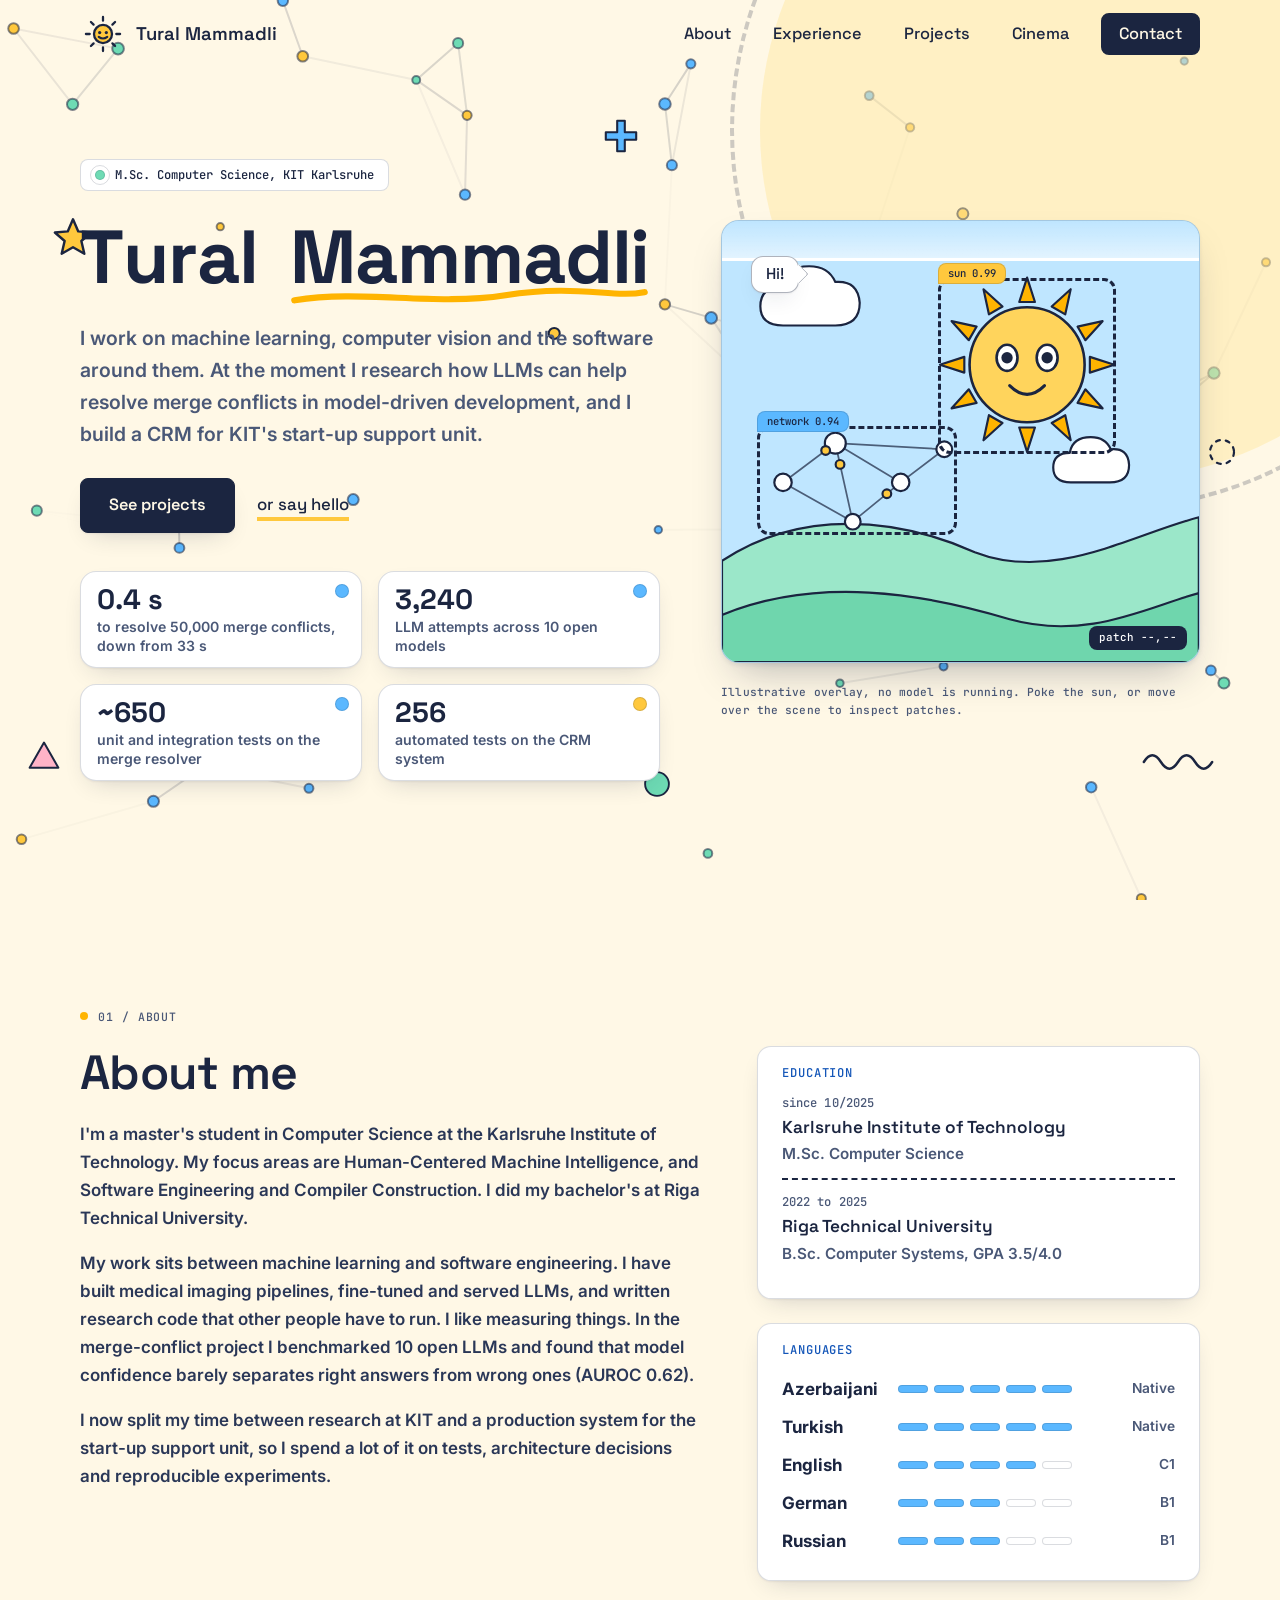
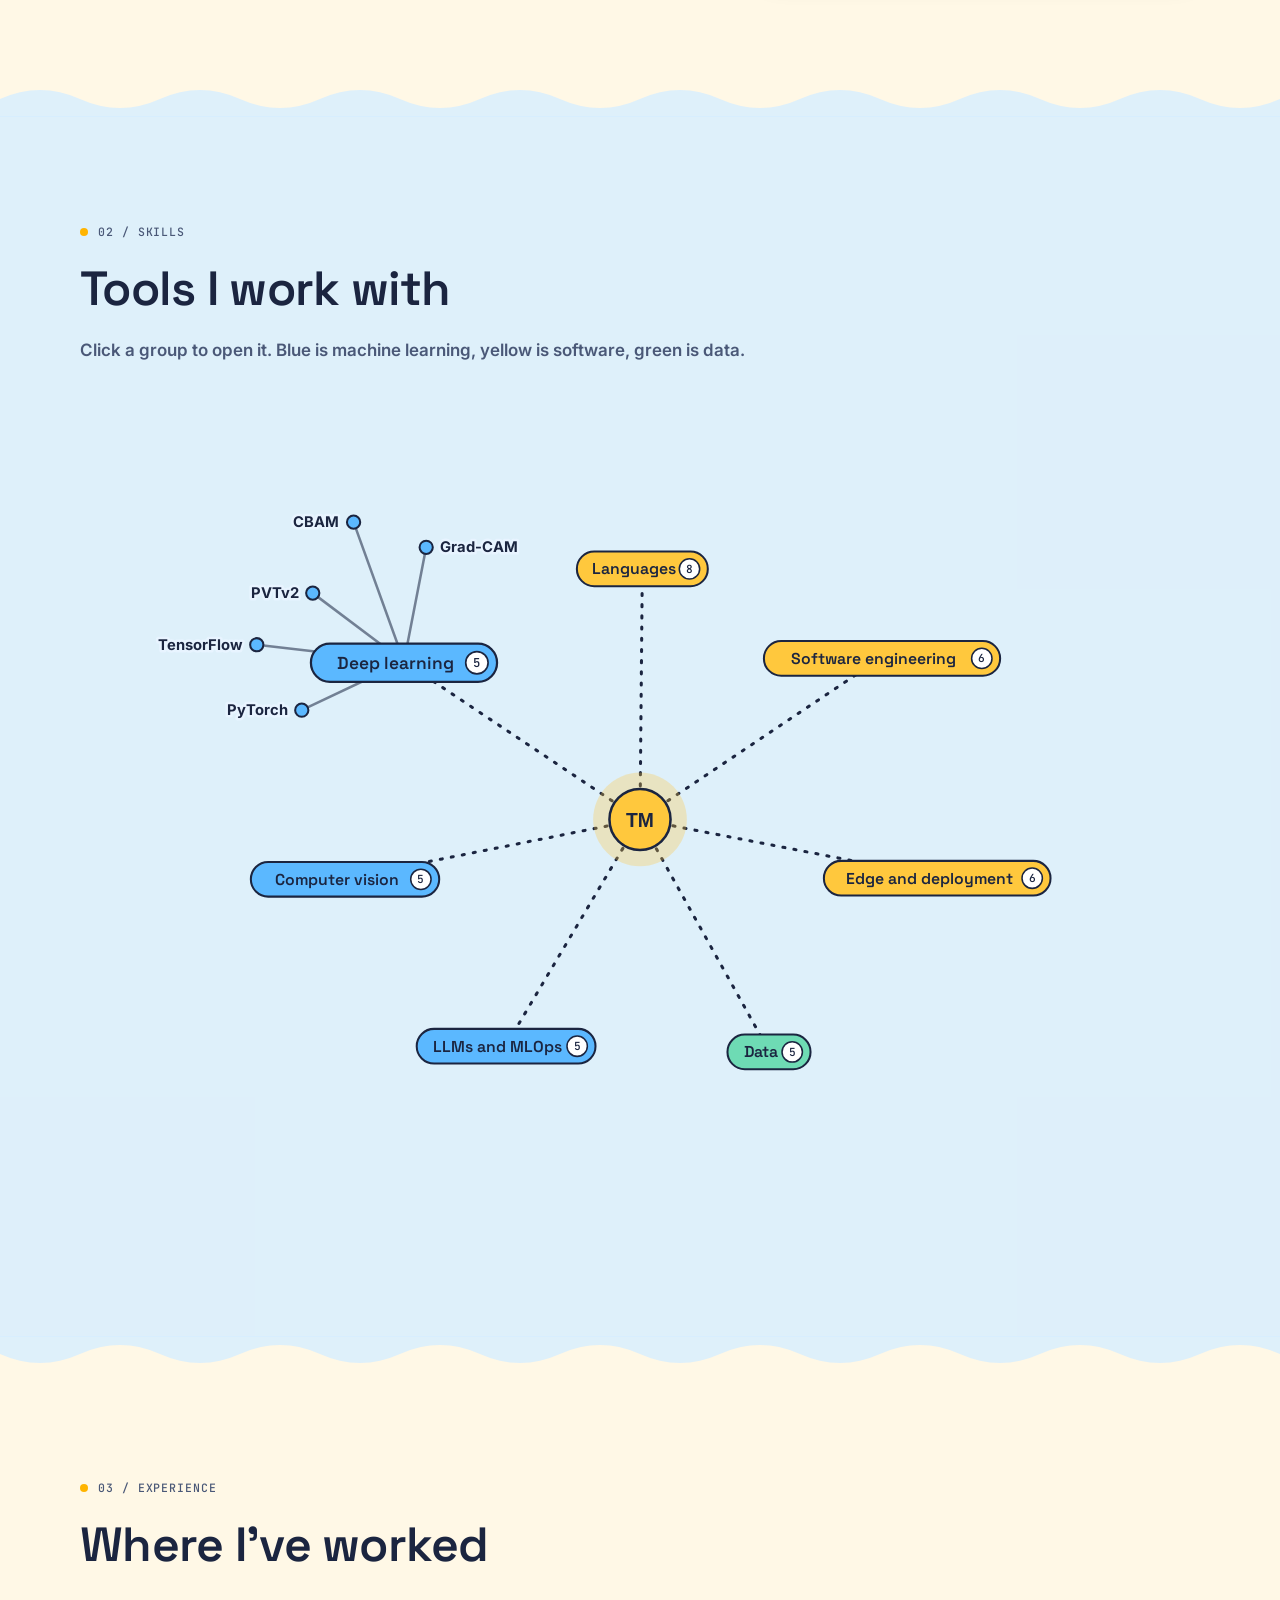
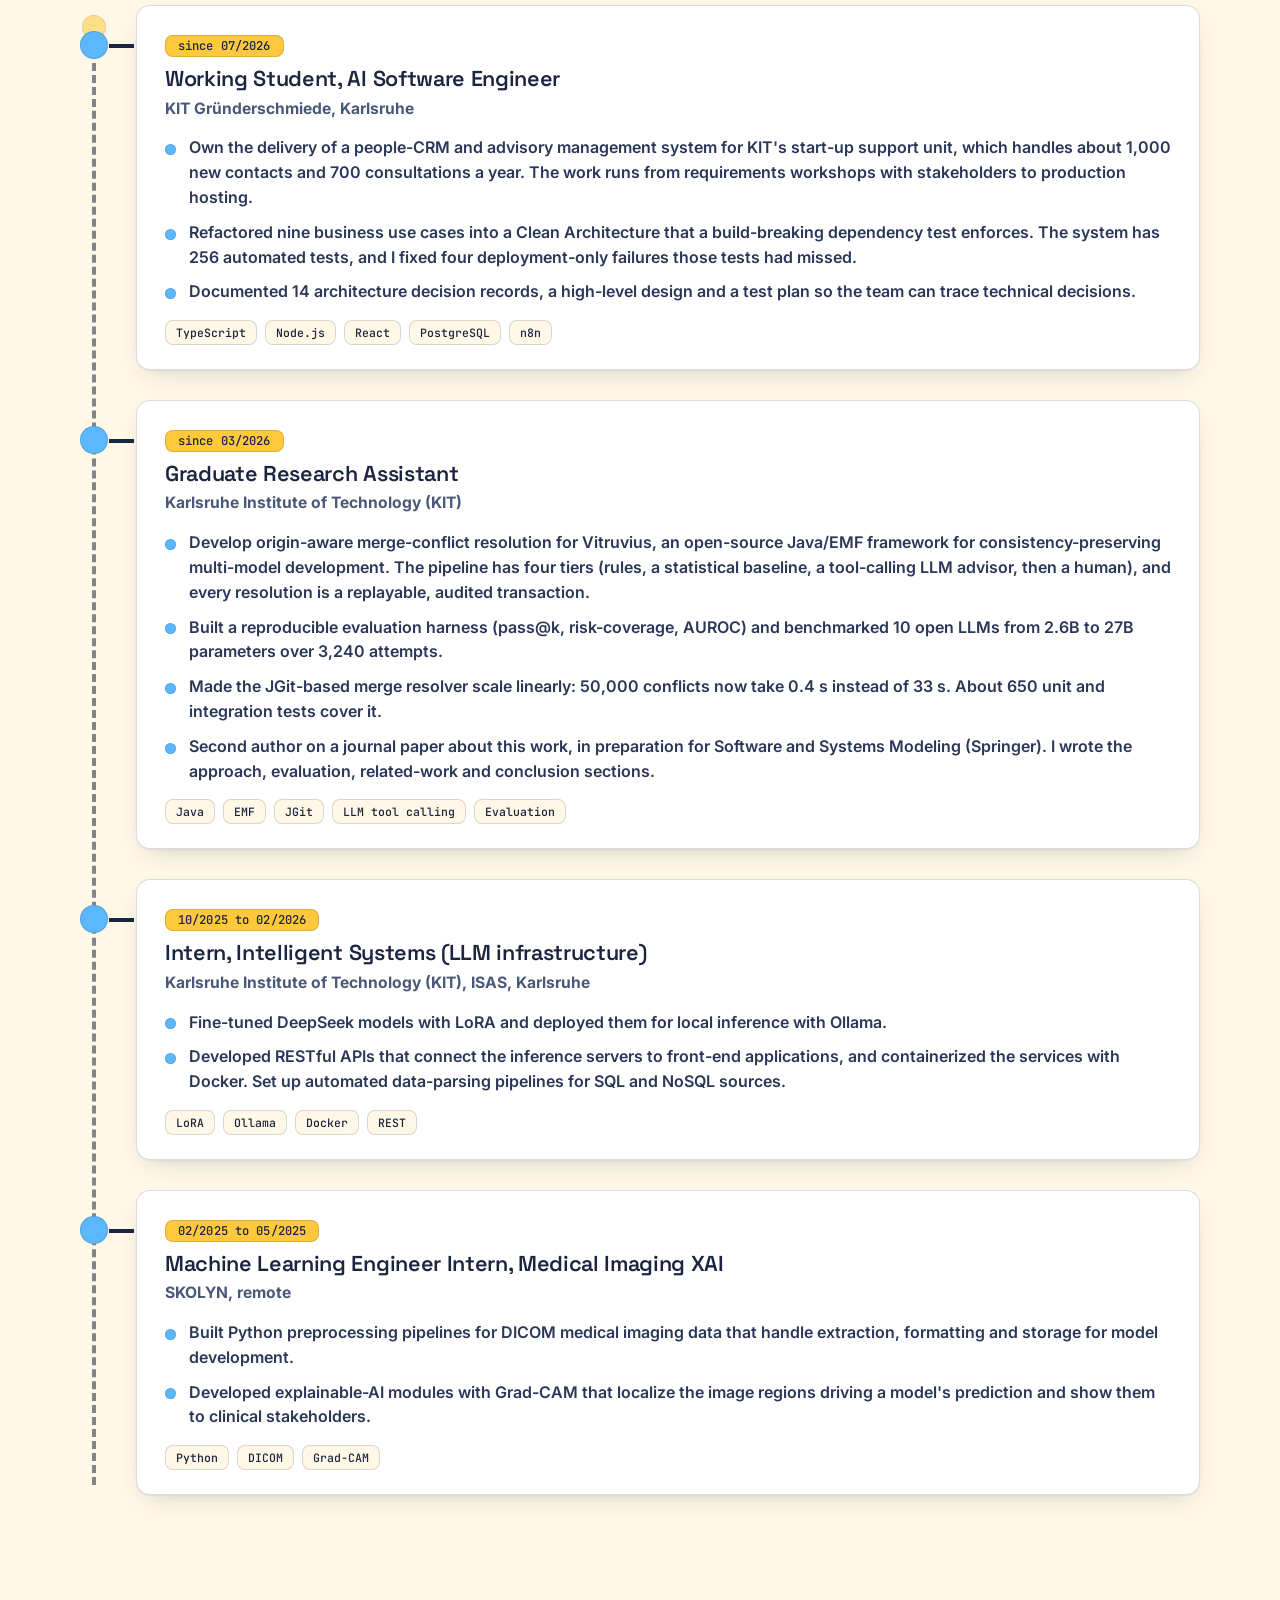
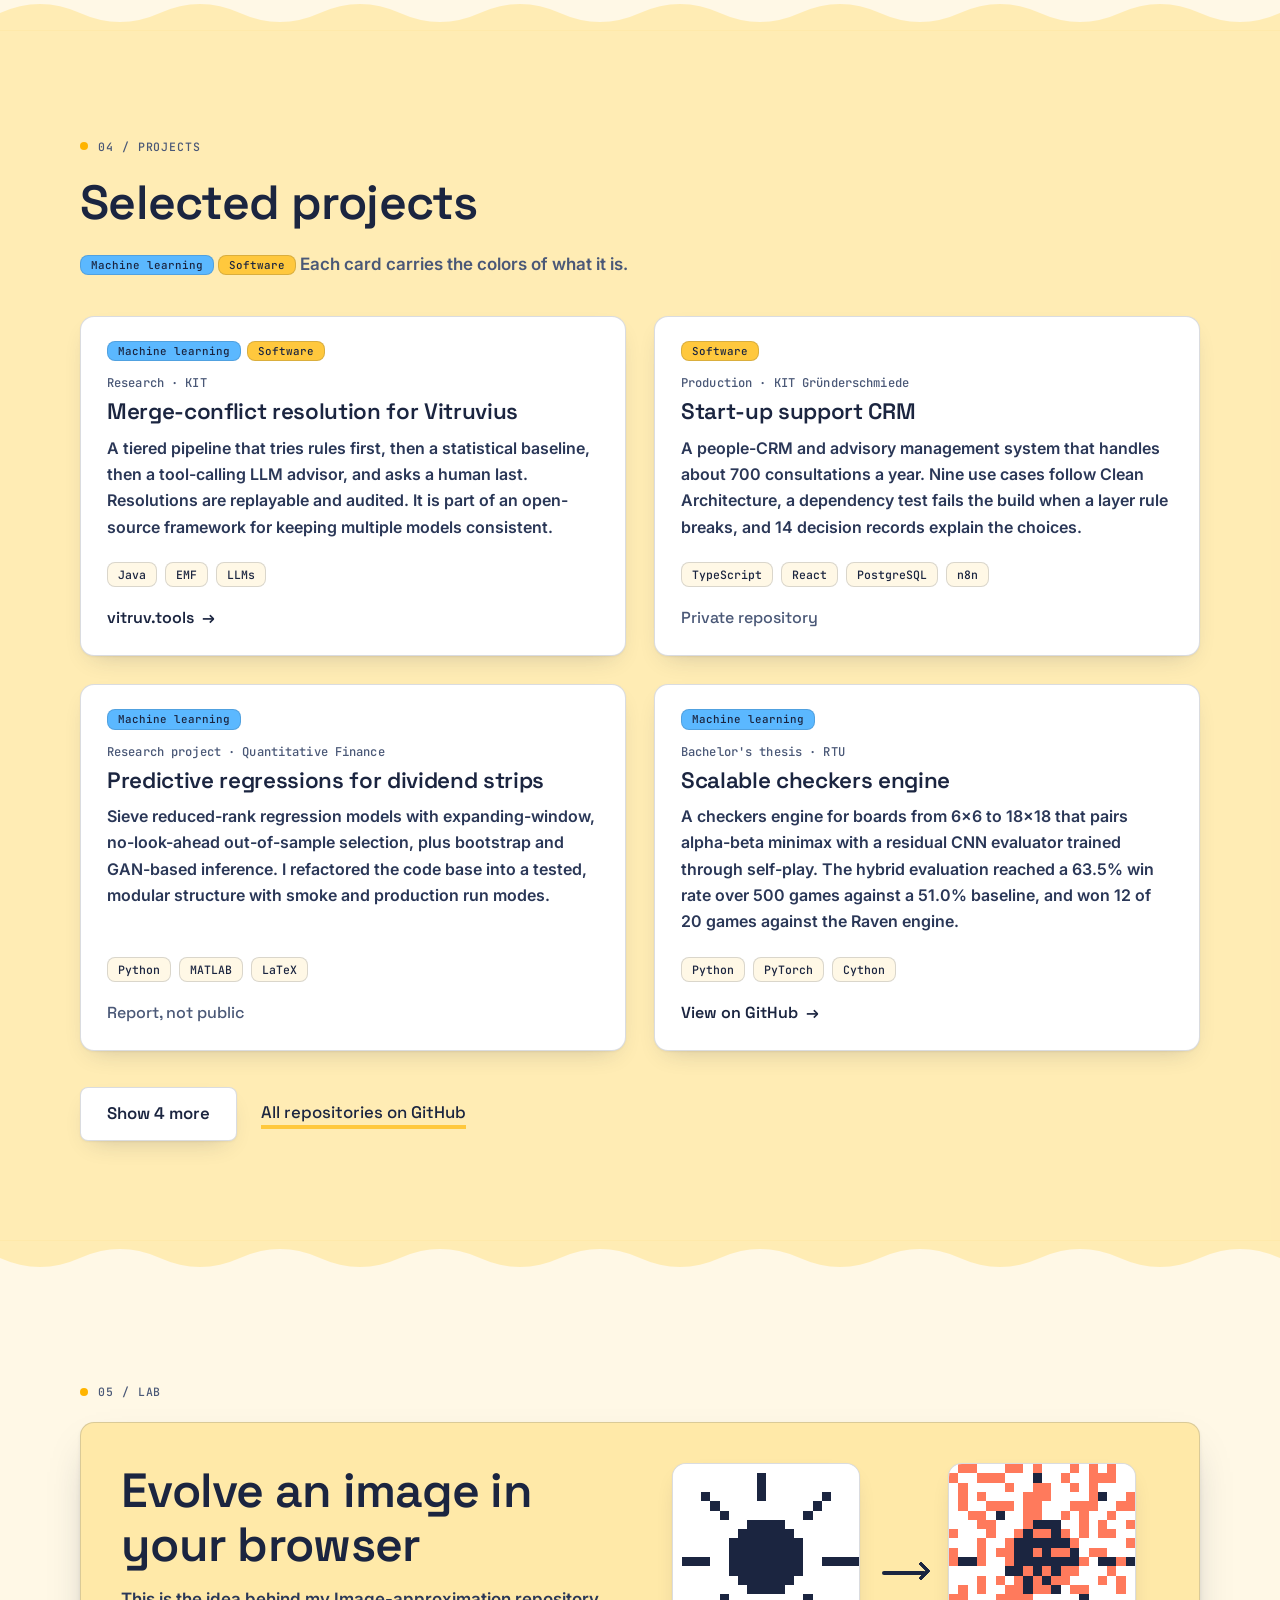
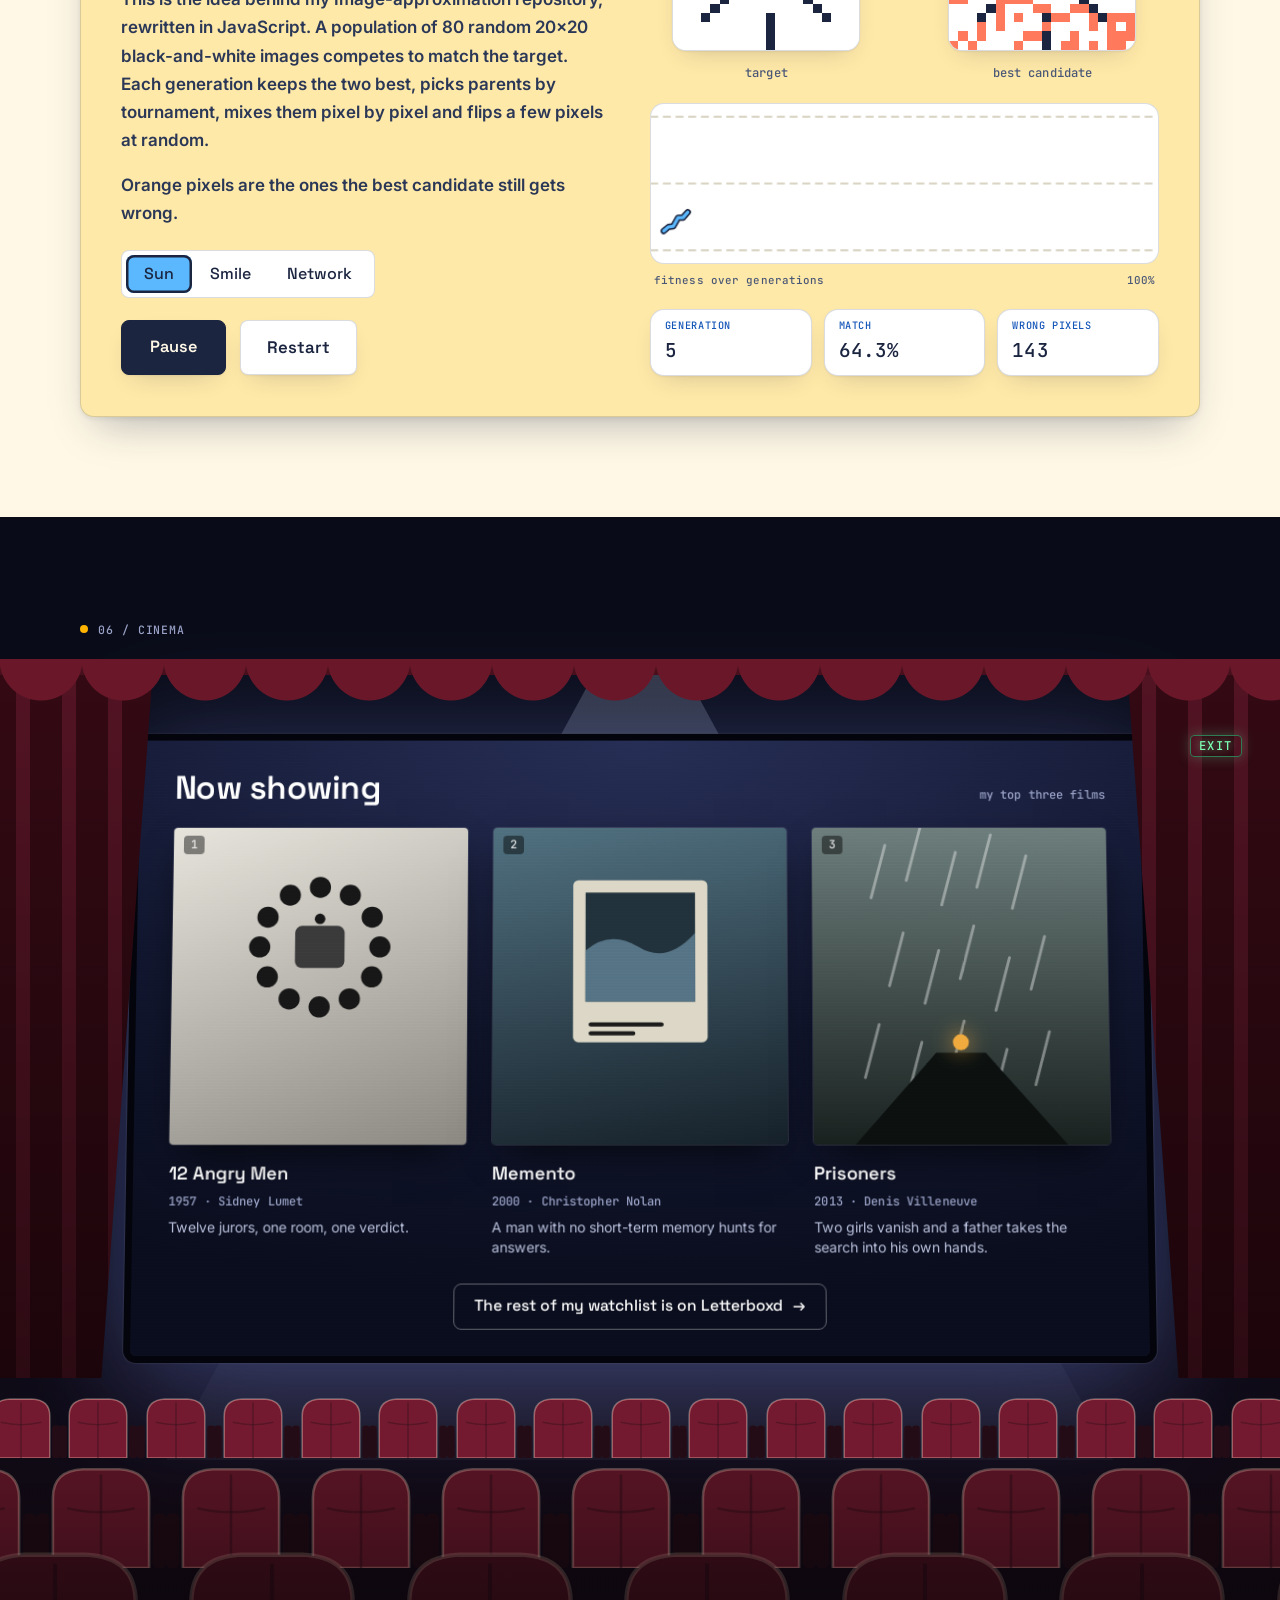
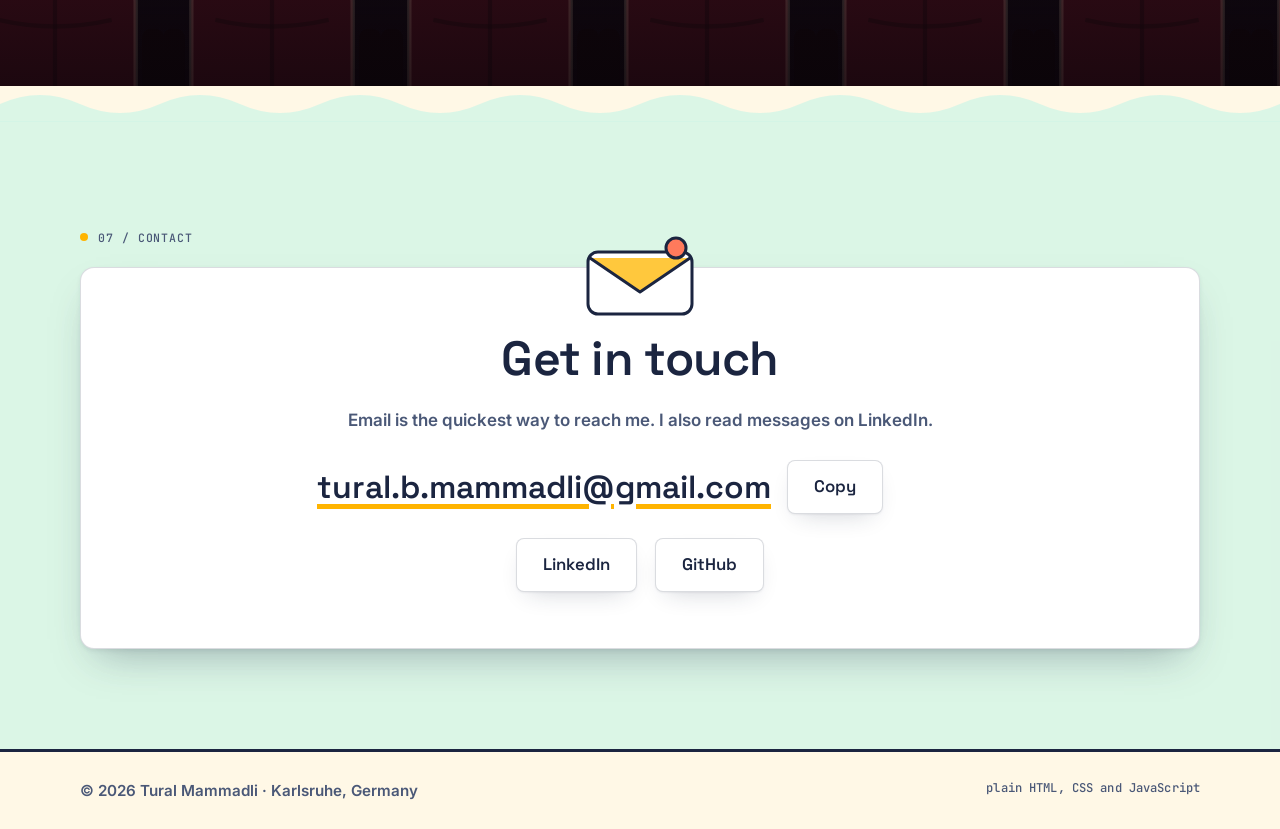
==== commit 2980813c: "Restore sun face and chat, floating shapes, wavy dividers and bouncier motion Co-Authored-By: Claude" ====
--- a/index.html
+++ b/index.html
@@ -13,7 +13,7 @@
   <link rel="preconnect" href="https://fonts.googleapis.com">
   <link rel="preconnect" href="https://fonts.gstatic.com" crossorigin>
   <link href="https://fonts.googleapis.com/css2?family=Space+Grotesk:wght@500;600;700&family=JetBrains+Mono:wght@500&family=Inter:wght@400;500;600;700&display=swap" rel="stylesheet">
-  <link rel="stylesheet" href="styles.css?v=3">
+  <link rel="stylesheet" href="styles.css?v=4">
   <script>
     document.documentElement.classList.add('js');
     try { if (localStorage.getItem('theme') === 'dark') document.documentElement.dataset.theme = 'dark'; } catch (e) {}
@@ -30,6 +30,8 @@
           <svg viewBox="0 0 40 40" width="38" height="38" aria-hidden="true">
             <g class="tt-rays" stroke="#1B2540" stroke-width="2.4" stroke-linecap="round"><path d="M20 2v4M20 34v4M2 20h4M34 20h4M7.3 7.3l2.8 2.8M29.9 29.9l2.8 2.8M32.7 7.3l-2.8 2.8M10.1 29.9l-2.8 2.8"/></g>
             <circle class="tt-body" cx="20" cy="20" r="9.5" fill="#FFC83D" stroke="#1B2540" stroke-width="2.4"/>
+            <g class="tt-face"><circle cx="16.5" cy="18.5" r="1.7" fill="#1B2540"/><circle cx="23.5" cy="18.5" r="1.7" fill="#1B2540"/>
+            <path d="M15.5 23q4.5 3.5 9 0" stroke="#1B2540" stroke-width="2.2" fill="none" stroke-linecap="round"/></g>
             <g class="tt-craters" fill="#1B2540"><circle cx="15" cy="15" r="2.4"/><circle cx="25.5" cy="17" r="1.6"/><circle cx="21" cy="26" r="2.2"/></g>
             <g class="tt-stars" fill="#F3EFD2" stroke="#1B2540" stroke-width="1.2" stroke-linejoin="round"><path d="M34 4l1.2 2.6 2.8.4-2 2 .5 2.8L34 10.4l-2.5 1.4.5-2.8-2-2 2.8-.4z"/><path d="M5 30l.9 1.9 2 .3-1.5 1.4.4 2L5 34.600l-1.800 1 .4-2L2.100 32.200l2-.3z"/></g>
           </svg>
@@ -51,12 +53,21 @@
   <main id="main">
     <!-- HERO -->
     <section class="hero" id="top">
+      <div class="floaties" aria-hidden="true">
+        <svg class="fl fl-star" data-depth="26" viewBox="0 0 40 40" width="44" height="44"><path d="M20 3l4.8 11 11.7 1-8.9 7.7 2.7 11.6L20 28.4 9.7 34.3l2.7-11.6L3.5 15l11.7-1z" fill="#FFC83D" stroke="#1B2540" stroke-width="2.2" stroke-linejoin="round"/></svg>
+        <svg class="fl fl-plus" data-depth="-18" viewBox="0 0 40 40" width="38" height="38"><path d="M16 4h8v12h12v8H24v12h-8V24H4v-8h12z" fill="#5BB8FF" stroke="#1B2540" stroke-width="2.2" stroke-linejoin="round"/></svg>
+        <svg class="fl fl-dot" data-depth="34" viewBox="0 0 40 40" width="34" height="34"><circle cx="20" cy="20" r="14" fill="#6EDBB4" stroke="#1B2540" stroke-width="2.2"/></svg>
+        <svg class="fl fl-squig" data-depth="-30" viewBox="0 0 80 24" width="76" height="24"><path d="M4 12q9-14 18 0t18 0 18 0 18 0" fill="none" stroke="#1B2540" stroke-width="2.6" stroke-linecap="round"/></svg>
+        <svg class="fl fl-tri" data-depth="22" viewBox="0 0 40 40" width="36" height="36"><path d="M20 5l16 28H4z" fill="#FFB3C7" stroke="#1B2540" stroke-width="2.2" stroke-linejoin="round"/></svg>
+        <svg class="fl fl-ring" data-depth="-24" viewBox="0 0 40 40" width="40" height="40"><circle cx="20" cy="20" r="12" fill="none" stroke="#1B2540" stroke-width="2.2" stroke-dasharray="4 6" stroke-linecap="round"/></svg>
+      </div>
+
       <div class="wrap hero-grid">
         <div class="hero-copy">
           <p class="sticker"><span class="pulse"></span>M.Sc. Computer Science, KIT Karlsruhe</p>
           <h1 id="title" aria-label="Tural Mammadli">
             <span class="word" aria-hidden="true">Tural</span>
-            <span class="word accent" aria-hidden="true">Mammadli<svg class="scribble" viewBox="0 0 300 22" preserveAspectRatio="none"><path pathLength="1" d="M2 11H298"/></svg></span>
+            <span class="word accent" aria-hidden="true">Mammadli<svg class="scribble" viewBox="0 0 300 22" preserveAspectRatio="none"><path pathLength="1" d="M4 14C60 3 120 20 180 9S270 12 296 6"/></svg></span>
           </h1>
           <p class="lead">I work on machine learning, computer vision and the software around them. At the moment I research how LLMs can help resolve merge conflicts in model-driven development, and I build a CRM for KIT's start-up support unit.</p>
           <div class="cta-row">
@@ -73,7 +84,7 @@
 
         <figure class="vision" id="vision">
           <div class="vision-frame" id="visionFrame">
-            <svg class="scene" viewBox="0 0 547 506" preserveAspectRatio="xMidYMid slice" role="img" aria-label="Illustration of a sun above green hills, with a small network of connected nodes">
+            <svg class="scene" viewBox="0 0 547 506" preserveAspectRatio="xMidYMid slice" role="img" aria-label="Cartoon of a smiling sun above green hills, with a small network of connected nodes">
               <rect class="sky" width="547" height="506" fill="#BFE6FF"/>
               <g class="night-stars" fill="#F3EFD2" stroke="#1B2540" stroke-width="2" stroke-linejoin="round"><path class="tw" d="M60 190l5 11 12 2-9 8 3 12-11-6-11 6 3-12-9-8 12-2z" transform="translate(-10 -80) scale(.8)"/><path class="tw" d="M460 70l4 9 10 1-8 7 2 10-8-5-9 5 2-10-8-7 10-1z"/><circle class="tw" cx="190" cy="60" r="5"/><circle class="tw" cx="500" cy="210" r="4"/><circle class="tw" cx="40" cy="250" r="4"/><circle class="tw" cx="270" cy="40" r="3.500"/></g>
               <g class="cloud cloud-a" stroke="#1B2540" stroke-width="2.5" stroke-linejoin="round" fill="#fff"><path d="M70 120q-26 0-26-22t24-22q4-24 32-24 22 0 30 18 26-2 28 24 0 26-28 26z"/></g>
@@ -85,7 +96,10 @@
                   </g>
                   <g class="squash">
                     <circle id="mascotBody" r="66" fill="#FFD45C" stroke="#1B2540" stroke-width="3"/>
-                    <g class="craters" fill="#1B2540"><circle cx="-30" cy="-26" r="13"/><circle cx="26" cy="-34" r="8"/><circle cx="30" cy="22" r="15"/><circle cx="-24" cy="30" r="7"/><circle cx="-4" cy="2" r="5"/></g>
+                    <g class="craters" fill="#1B2540"><circle cx="-44" cy="-36" r="9"/><circle cx="42" cy="-40" r="7"/><circle cx="2" cy="-50" r="4.500"/><circle cx="24" cy="50" r="6"/><circle cx="-28" cy="46" r="5"/></g>
+                    <g class="eye" transform="translate(-23 -8)"><ellipse rx="12" ry="15" fill="#fff" stroke="#1B2540" stroke-width="3"/><circle class="pupil" r="6.5" fill="#1B2540"/></g>
+                    <g class="eye" transform="translate(23 -8)"><ellipse rx="12" ry="15" fill="#fff" stroke="#1B2540" stroke-width="3"/><circle class="pupil" r="6.5" fill="#1B2540"/></g>
+                    <path class="mouth" d="M-20 24Q0 44 20 24" fill="none" stroke="#1B2540" stroke-width="3.500" stroke-linecap="round"/>
                   </g>
                 </g>
               </g>
@@ -110,8 +124,9 @@
             <div class="box box-net" aria-hidden="true"><span class="tag">network 0.94</span></div>
             <div class="scan" aria-hidden="true"></div>
             <div class="readout mono" id="vReadout" aria-hidden="true">patch --,--</div>
-          </div>
-          <figcaption class="mono">Illustrative overlay, no model is running. Move over the scene to inspect patches.</figcaption>
+            <button class="bubble" id="bubble" type="button">Hi!</button>
+          </div>
+          <figcaption class="mono">Illustrative overlay, no model is running. Poke the sun, or move over the scene to inspect patches.</figcaption>
         </figure>
       </div>
     </section>
@@ -159,6 +174,7 @@
     </section>
 
     <!-- SKILLS -->
+    <div class="wave w-sky" aria-hidden="true"></div>
     <section class="section band band-sky" id="skills">
       <div class="wrap">
         <div class="sec-head reveal"><span class="label mono"><i class="node"></i>02 / skills</span></div>
@@ -179,6 +195,8 @@
         </div>
       </div>
     </section>
+
+    <div class="wave w-sky flip" aria-hidden="true"></div>
 
     <!-- EXPERIENCE -->
     <section class="section" id="experience">
@@ -252,6 +270,7 @@
     </section>
 
     <!-- PROJECTS -->
+    <div class="wave w-sun" aria-hidden="true"></div>
     <section class="section band band-sun" id="projects">
       <div class="wrap">
         <div class="sec-head reveal"><span class="label mono"><i class="node"></i>04 / projects</span></div>
@@ -340,6 +359,8 @@
         </div>
       </div>
     </section>
+
+    <div class="wave w-sun flip" aria-hidden="true"></div>
 
     <!-- LAB -->
     <section class="section" id="lab">
@@ -442,6 +463,7 @@
     </section>
 
     <!-- CONTACT -->
+    <div class="wave w-mint" aria-hidden="true"></div>
     <section class="section band band-mint contact" id="contact">
       <div class="wrap">
         <div class="sec-head reveal"><span class="label mono"><i class="node"></i>07 / contact</span></div>
@@ -525,6 +547,6 @@
     </svg></div></div>
   </div>
 
-  <script src="main.js?v=3"></script>
+  <script src="main.js?v=4"></script>
 </body>
 </html>
--- a/styles.css
+++ b/styles.css
@@ -34,7 +34,7 @@
   --moon: #F3EFD2;
   --bw: 1.5px;
   --r: 14px;
-  --pop: cubic-bezier(.2, .7, .2, 1);
+  --pop: cubic-bezier(.34, 1.5, .64, 1);
   --font-head: "Space Grotesk", "Inter", system-ui, sans-serif;
   --font-body: "Inter", system-ui, -apple-system, "Segoe UI", sans-serif;
   --font-mono: "JetBrains Mono", ui-monospace, "SF Mono", Menlo, monospace;
@@ -73,9 +73,9 @@
 }
 .btn-primary { color: var(--bg); background: var(--ink); border-color: var(--ink); font-size: 1.02rem; padding: 13px 28px; }
 .btn-white { background: var(--paper); }
-.btn:hover { transform: translateY(-3px); box-shadow: var(--sh-hover); }
+.btn:hover { transform: translateY(-3px) rotate(-1deg); box-shadow: var(--sh-hover); }
 .btn-primary:hover { background: var(--sun); border-color: var(--sun); color: var(--on); }
-.btn:active { transform: translateY(1px); box-shadow: var(--sh-press); transition-duration: .06s; }
+.btn:active { transform: translateY(2px) scale(1.03, .94); box-shadow: var(--sh-press); transition-duration: .06s; }
 .text-link { font-family: var(--font-head); font-weight: 500; font-size: 1.05rem; color: var(--ink); text-decoration: none; background: linear-gradient(var(--sun), var(--sun)) 0 100% / 100% 4px no-repeat; transition: background-size .25s; padding-bottom: 2px; }
 .text-link:hover { background-size: 100% 100%; }
 
@@ -139,9 +139,11 @@
 h1 .word { display: inline-block; white-space: nowrap; position: relative; margin-right: .2em; }
 .ch { display: inline-block; }
 .js .ch { animation: letterPop .6s var(--pop) both; animation-delay: calc(var(--i) * 28ms + .1s); }
-@keyframes letterPop { from { opacity: 0; transform: translateY(18px); } to { opacity: 1; transform: none; } }
+@keyframes letterPop { from { opacity: 0; transform: translateY(40px) rotate(-12deg) scale(.6); } to { opacity: 1; transform: none; } }
+@keyframes wiggle { 25% { transform: translateY(-8px) rotate(-8deg); } 60% { transform: translateY(2px) rotate(6deg); } }
+.ch:hover { animation: wiggle .5s; color: var(--sky-ink); }
 .scribble { position: absolute; left: 0; bottom: -.12em; width: 100%; height: .3em; overflow: visible; }
-.scribble path { fill: none; stroke: var(--sun-deep); stroke-width: 5; stroke-linecap: round; stroke-dasharray: 1; stroke-dashoffset: 0; }
+.scribble path { fill: none; stroke: var(--sun-deep); stroke-width: 6; stroke-linecap: round; stroke-dasharray: 1; stroke-dashoffset: 0; }
 .js .scribble path { stroke-dashoffset: 1; animation: draw .9s .95s ease-out forwards; }
 @keyframes draw { to { stroke-dashoffset: 0; } }
 
@@ -150,7 +152,7 @@
 
 .stats { display: grid; grid-template-columns: repeat(2, minmax(0, 1fr)); gap: 16px; margin: 0; max-width: 580px; }
 .stats > div { background: var(--paper); border: var(--bw) solid var(--border); border-radius: 16px; padding: 12px 16px; box-shadow: var(--sh); position: relative; transition: transform .25s var(--pop); }
-.stats > div:hover { transform: translateY(-4px); }
+.stats > div:hover { transform: translateY(-4px) rotate(-1deg); }
 .stats > div::before { content: ""; position: absolute; top: 12px; right: 12px; width: 14px; height: 14px; border-radius: 50%; border: var(--bw) solid var(--border); }
 .s-ml::before { background: var(--sky); }
 .s-sw::before { background: var(--sun); }
@@ -165,9 +167,9 @@
 .cloud-b { animation: drift 18s ease-in-out -6s infinite alternate-reverse; }
 @keyframes drift { to { transform: translateX(70px); } }
 .mascot .bob { animation: mbob 3.6s ease-in-out infinite; }
-@keyframes mbob { 50% { transform: translateY(-5px); } }
+@keyframes mbob { 50% { transform: translateY(-9px); } }
 .mascot .rays { animation: spin 30s linear infinite; }
-.mascot .rays { transform-box: fill-box; transform-origin: center; }
+.mascot .rays, .mascot .eye, .mascot .squash, .mascot .mouth { transform-box: fill-box; transform-origin: center; }
 .nd { animation: nodepop 2.8s ease-in-out infinite; transform-box: fill-box; transform-origin: center; }
 .nd:nth-of-type(2) { animation-delay: -.5s; } .nd:nth-of-type(3) { animation-delay: -1s; } .nd:nth-of-type(4) { animation-delay: -1.5s; } .nd:nth-of-type(5) { animation-delay: -2s; }
 @keyframes nodepop { 50% { transform: scale(1.18); } }
@@ -202,10 +204,9 @@
 .sub .badge { vertical-align: 1px; }
 
 /* wavy bands (common region + common fate: waves drift together) */
-.band { border-block: 1px solid var(--border); }
-.band-sky { background: rgba(214, 238, 255, .7); }
-.band-sun { background: rgba(255, 233, 168, .6); }
-.band-mint { background: rgba(210, 245, 230, .7); }
+.band-sky { background: rgba(214, 238, 255, .8); }
+.band-sun { background: rgba(255, 233, 168, .8); }
+.band-mint { background: rgba(210, 245, 230, .8); }
 
 /* ---------- About ---------- */
 .about-grid { display: grid; grid-template-columns: 1.4fr 1fr; gap: 56px; align-items: start; }
@@ -270,7 +271,7 @@
 .cards-more { margin-top: 28px; }
 .js .cards-more:not(.open) { display: none; }
 .card { position: relative; display: flex; flex-direction: column; padding: 24px 26px; transition: transform .25s var(--pop), box-shadow .25s var(--pop); }
-.card:hover { transform: translateY(-3px); box-shadow: var(--sh-hover); }
+.card:hover { transform: translateY(-4px) rotate(-.5deg); box-shadow: var(--sh-hover); }
 .badges { display: flex; flex-wrap: wrap; gap: 6px; margin-bottom: 12px; }
 .kind { color: var(--muted); margin: 0 0 6px; }
 .card h3 { font-size: 1.4rem; margin-bottom: 10px; }
@@ -333,7 +334,7 @@
 .js .reveal:not(.in) { opacity: 0; }
 .js .reveal.in, .js .cards-more .card.in { animation: rise .75s var(--pop) backwards; }
 .js .cards .reveal:nth-child(2n).in { animation-delay: .1s; }
-@keyframes rise { from { opacity: 0; transform: translateY(20px); } to { opacity: 1; transform: none; } }
+@keyframes rise { from { opacity: 0; transform: translateY(32px) scale(.95) rotate(-.8deg); } to { opacity: 1; transform: none; } }
 
 /* ---------- Responsive ---------- */
 @media (max-width: 980px) {
@@ -381,6 +382,42 @@
   .js .scribble path { stroke-dashoffset: 0; }
   .js .pips i.on { transform: none; }
 }
+
+/* ---------- Brought back: playful motion on top of the calmer look ---------- */
+.floaties { position: absolute; inset: 0; pointer-events: none; z-index: 1; }
+.fl { position: absolute; will-change: transform; }
+.fl-star { left: 4%; top: 24%; animation: bob 5s ease-in-out infinite; }
+.fl-plus { left: 47%; top: 13%; animation: bob 6s ease-in-out -2s infinite; }
+.fl-dot { left: 50%; bottom: 11%; animation: bob 4.5s ease-in-out -1s infinite; }
+.fl-squig { right: 5%; bottom: 14%; animation: bob 5.5s ease-in-out -3s infinite; }
+.fl-tri { left: 2%; bottom: 14%; animation: bob 6.5s ease-in-out -4s infinite; }
+.fl-ring { right: 3%; top: 48%; animation: spin 18s linear infinite; }
+@keyframes bob { 50% { translate: 0 -14px; rotate: 8deg; } }
+.mascot { cursor: pointer; }
+.mascot .eye { animation: blink 5s infinite; }
+.mascot .eye:nth-of-type(2) { animation-delay: .04s; }
+@keyframes blink { 0%, 94%, 100% { scale: 1 1; } 97% { scale: 1 .08; } }
+.mascot .mouth { transition: transform .25s var(--pop); }
+.vision-frame:hover .mouth { transform: scaleY(1.45) translateY(2px); }
+.mascot.jump .squash { animation: squash .7s var(--pop); }
+@keyframes squash { 0% { transform: scale(1); } 20% { transform: scale(1.18, .78); } 50% { transform: scale(.86, 1.18) translateY(-10px); } 100% { transform: scale(1); } }
+.wave { height: 36px; margin-bottom: -1px; background-repeat: repeat-x; background-size: 160px 36px; animation: waveMove 9s linear infinite; position: relative; z-index: 1; }
+.wave.flip { transform: scaleY(-1); margin-bottom: 0; margin-top: -1px; animation-direction: reverse; }
+@keyframes waveMove { to { background-position-x: 160px; } }
+.w-sky { background-image: url("data:image/svg+xml,%3Csvg xmlns='http://www.w3.org/2000/svg' width='160' height='36' viewBox='0 0 160 36'%3E%3Cpath d='M0 18Q40 0 80 18T160 18V36H0Z' fill='%23D6EEFF' fill-opacity='.8'/%3E%3C/svg%3E"); }
+.w-sun { background-image: url("data:image/svg+xml,%3Csvg xmlns='http://www.w3.org/2000/svg' width='160' height='36' viewBox='0 0 160 36'%3E%3Cpath d='M0 18Q40 0 80 18T160 18V36H0Z' fill='%23FFE9A8' fill-opacity='.8'/%3E%3C/svg%3E"); }
+.w-mint { background-image: url("data:image/svg+xml,%3Csvg xmlns='http://www.w3.org/2000/svg' width='160' height='36' viewBox='0 0 160 36'%3E%3Cpath d='M0 18Q40 0 80 18T160 18V36H0Z' fill='%23D2F5E6' fill-opacity='.8'/%3E%3C/svg%3E"); }
+.fl svg, svg.fl { overflow: visible; }
+.tt-face { transition: opacity .4s; }
+.bubble { position: absolute; left: 6%; top: 8%; max-width: 46%; background: var(--paper); color: #1B2540; border: 1.5px solid rgba(27, 37, 64, .35); border-radius: 12px; padding: 7px 14px; font-family: var(--font-head); font-weight: 500; font-size: .98rem; line-height: 1.3; text-align: left; box-shadow: var(--sh); animation: bubbleIn .6s 1.6s var(--pop) backwards; z-index: 3; }
+.bubble::after { content: ""; position: absolute; right: -8px; top: 50%; width: 14px; height: 14px; margin-top: -7px; background: #fff; border-right: 1.5px solid rgba(27, 37, 64, .35); border-top: 1.5px solid rgba(27, 37, 64, .35); transform: rotate(45deg); border-radius: 0 3px 0 0; }
+.bubble.say { animation: bubblePop .45s var(--pop); }
+@keyframes bubbleIn { from { opacity: 0; transform: scale(.3) rotate(-8deg); } }
+@keyframes bubblePop { 0% { transform: scale(.7) rotate(-4deg); } 100% { transform: none; } }
+@media (max-width: 760px) { .floaties { display: none; } }
+html[data-theme="dark"] .w-sky { background-image: url("data:image/svg+xml,%3Csvg xmlns='http://www.w3.org/2000/svg' width='160' height='36' viewBox='0 0 160 36'%3E%3Cpath d='M0 18Q40 0 80 18T160 18V36H0Z' fill='%2320407A' fill-opacity='.42'/%3E%3C/svg%3E"); }
+html[data-theme="dark"] .w-sun { background-image: url("data:image/svg+xml,%3Csvg xmlns='http://www.w3.org/2000/svg' width='160' height='36' viewBox='0 0 160 36'%3E%3Cpath d='M0 18Q40 0 80 18T160 18V36H0Z' fill='%2350428C' fill-opacity='.38'/%3E%3C/svg%3E"); }
+html[data-theme="dark"] .w-mint { background-image: url("data:image/svg+xml,%3Csvg xmlns='http://www.w3.org/2000/svg' width='160' height='36' viewBox='0 0 160 36'%3E%3Cpath d='M0 18Q40 0 80 18T160 18V36H0Z' fill='%23175048' fill-opacity='.42'/%3E%3C/svg%3E"); }
 
 /* ==========================================================
    Night mode: the sun in the corner becomes a moon, the palette
